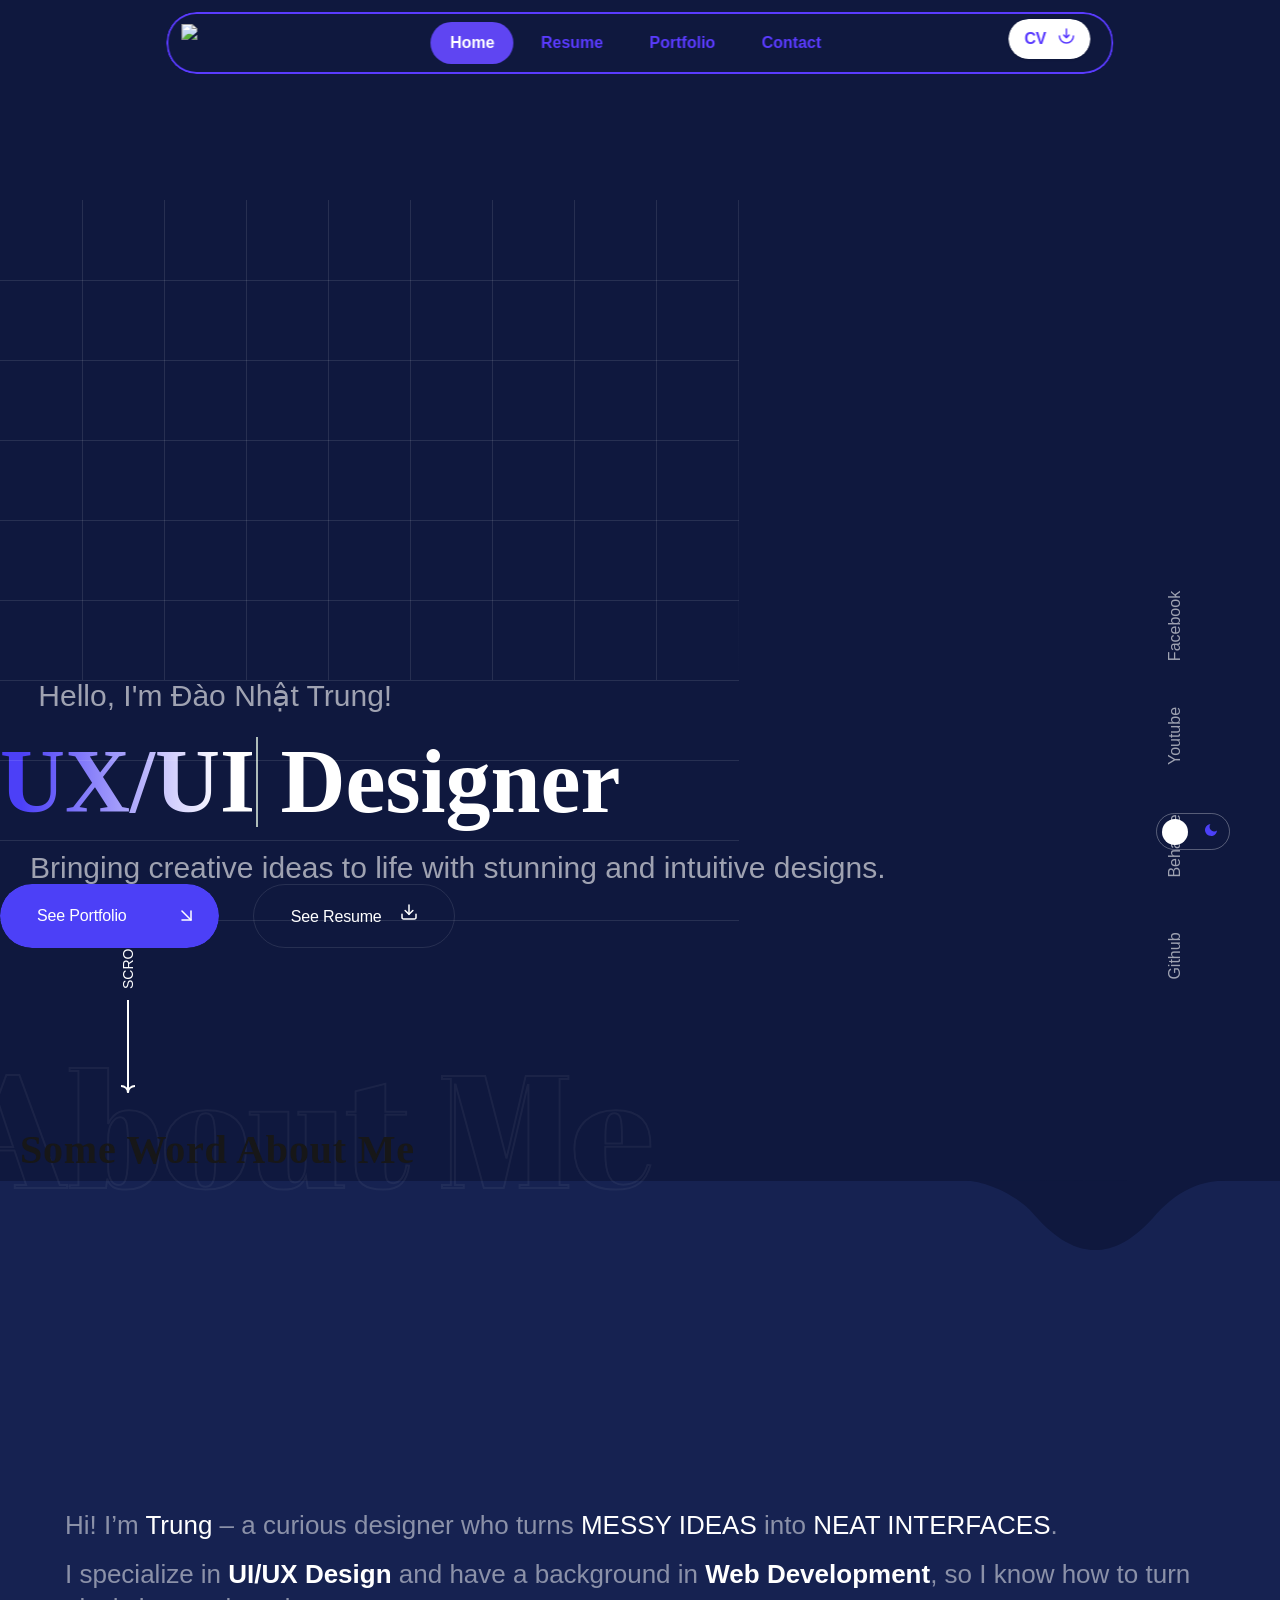
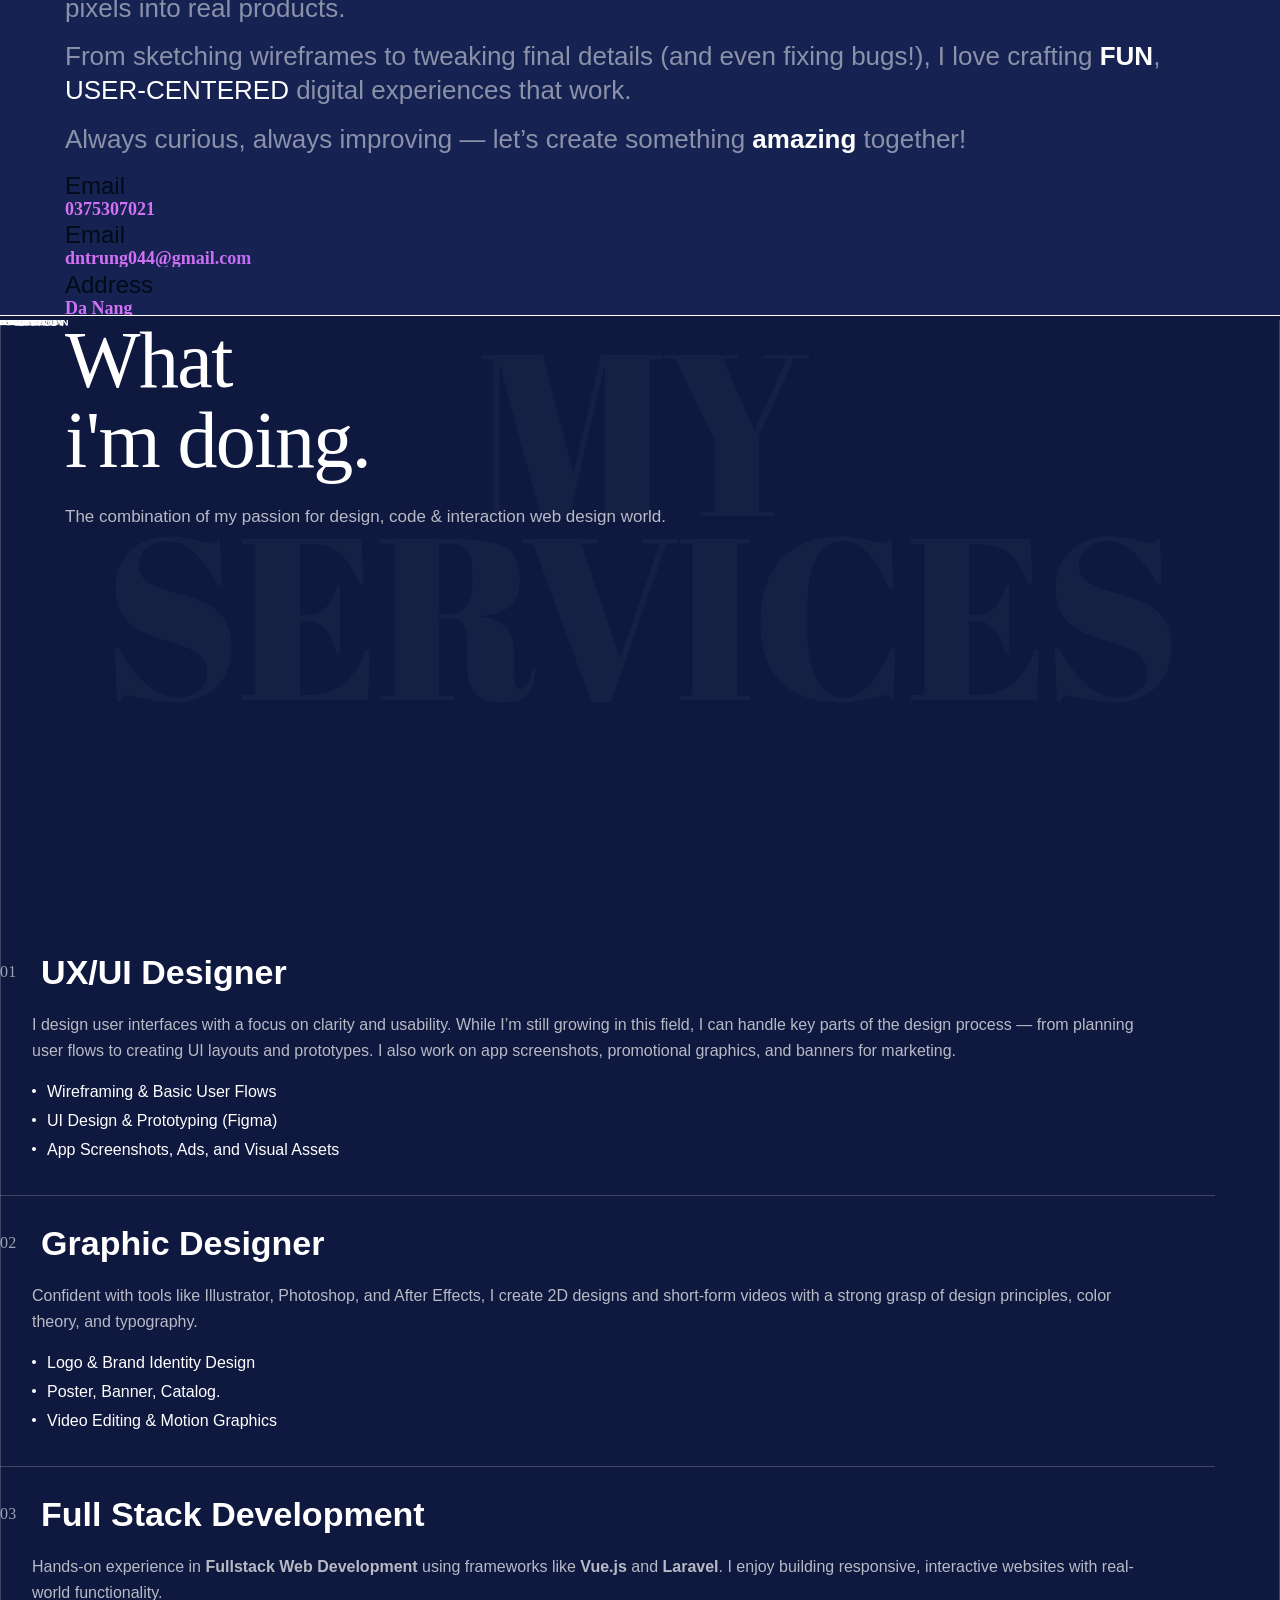
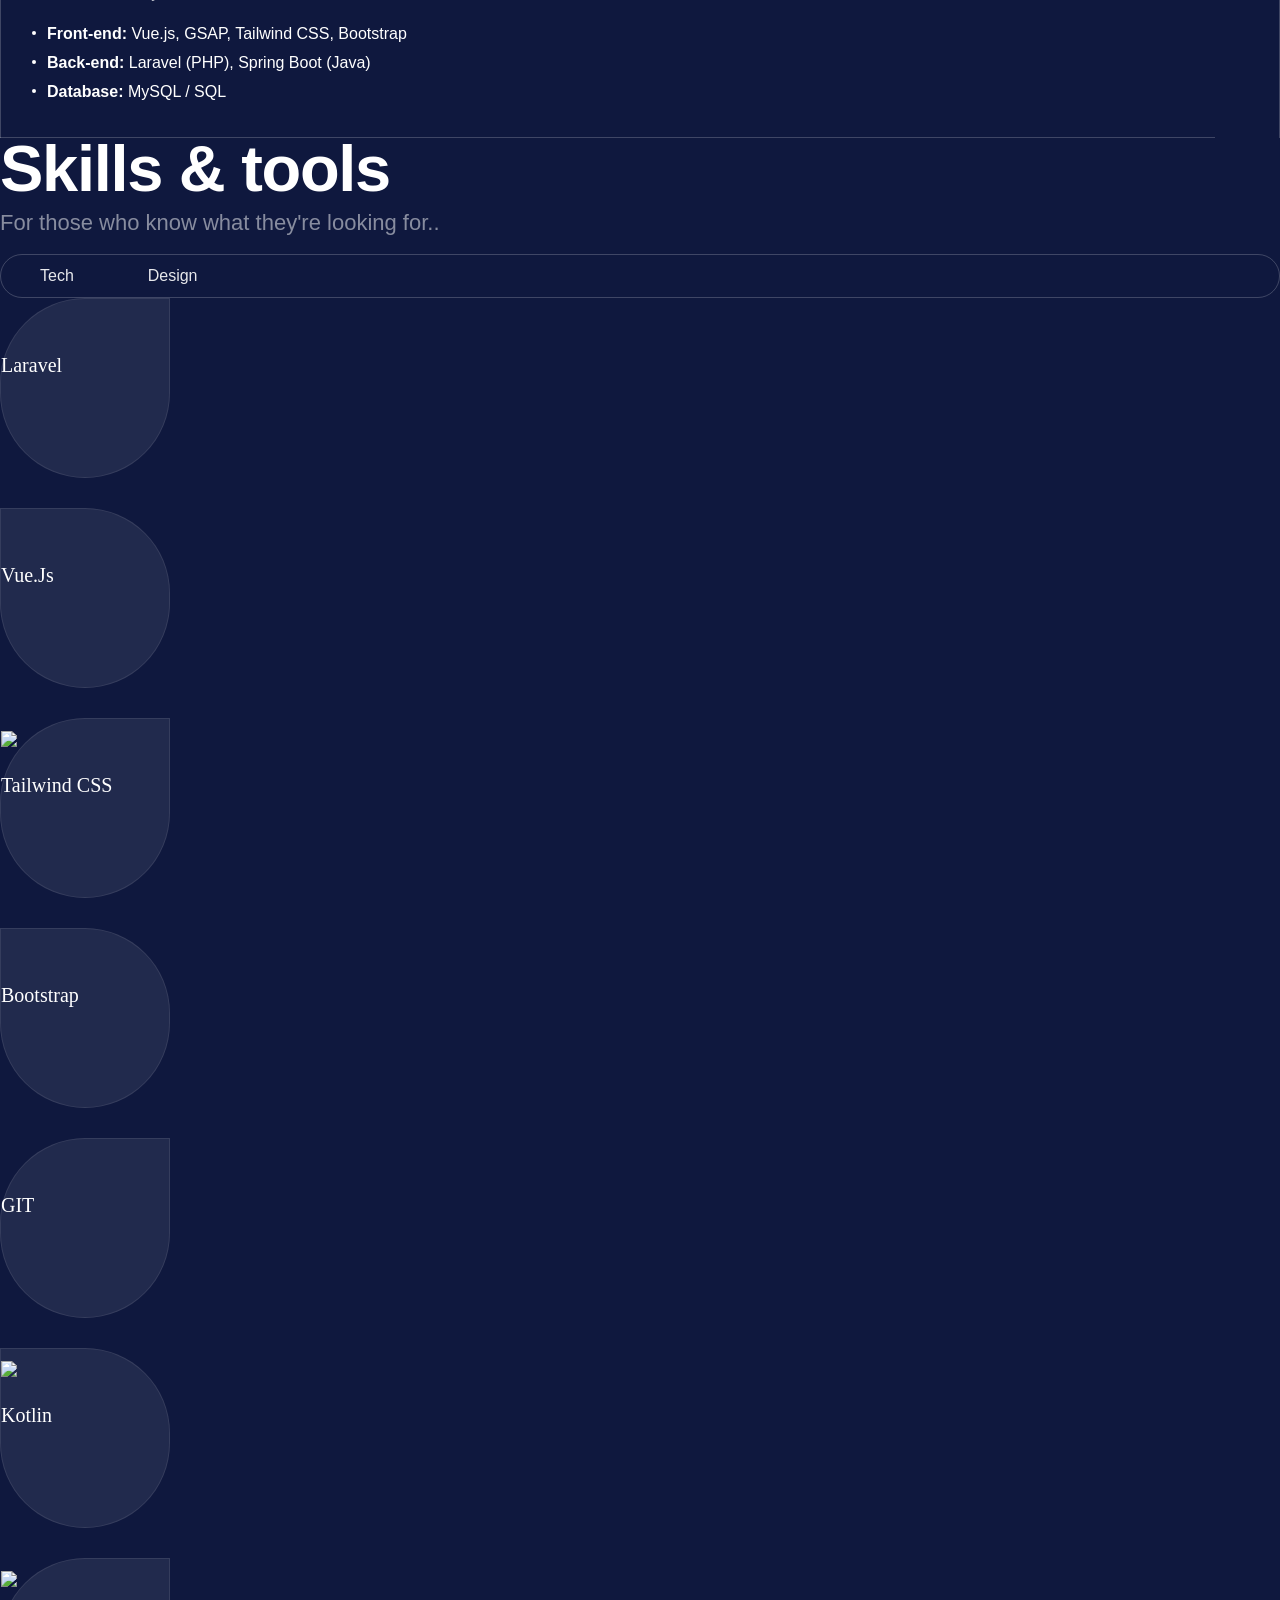
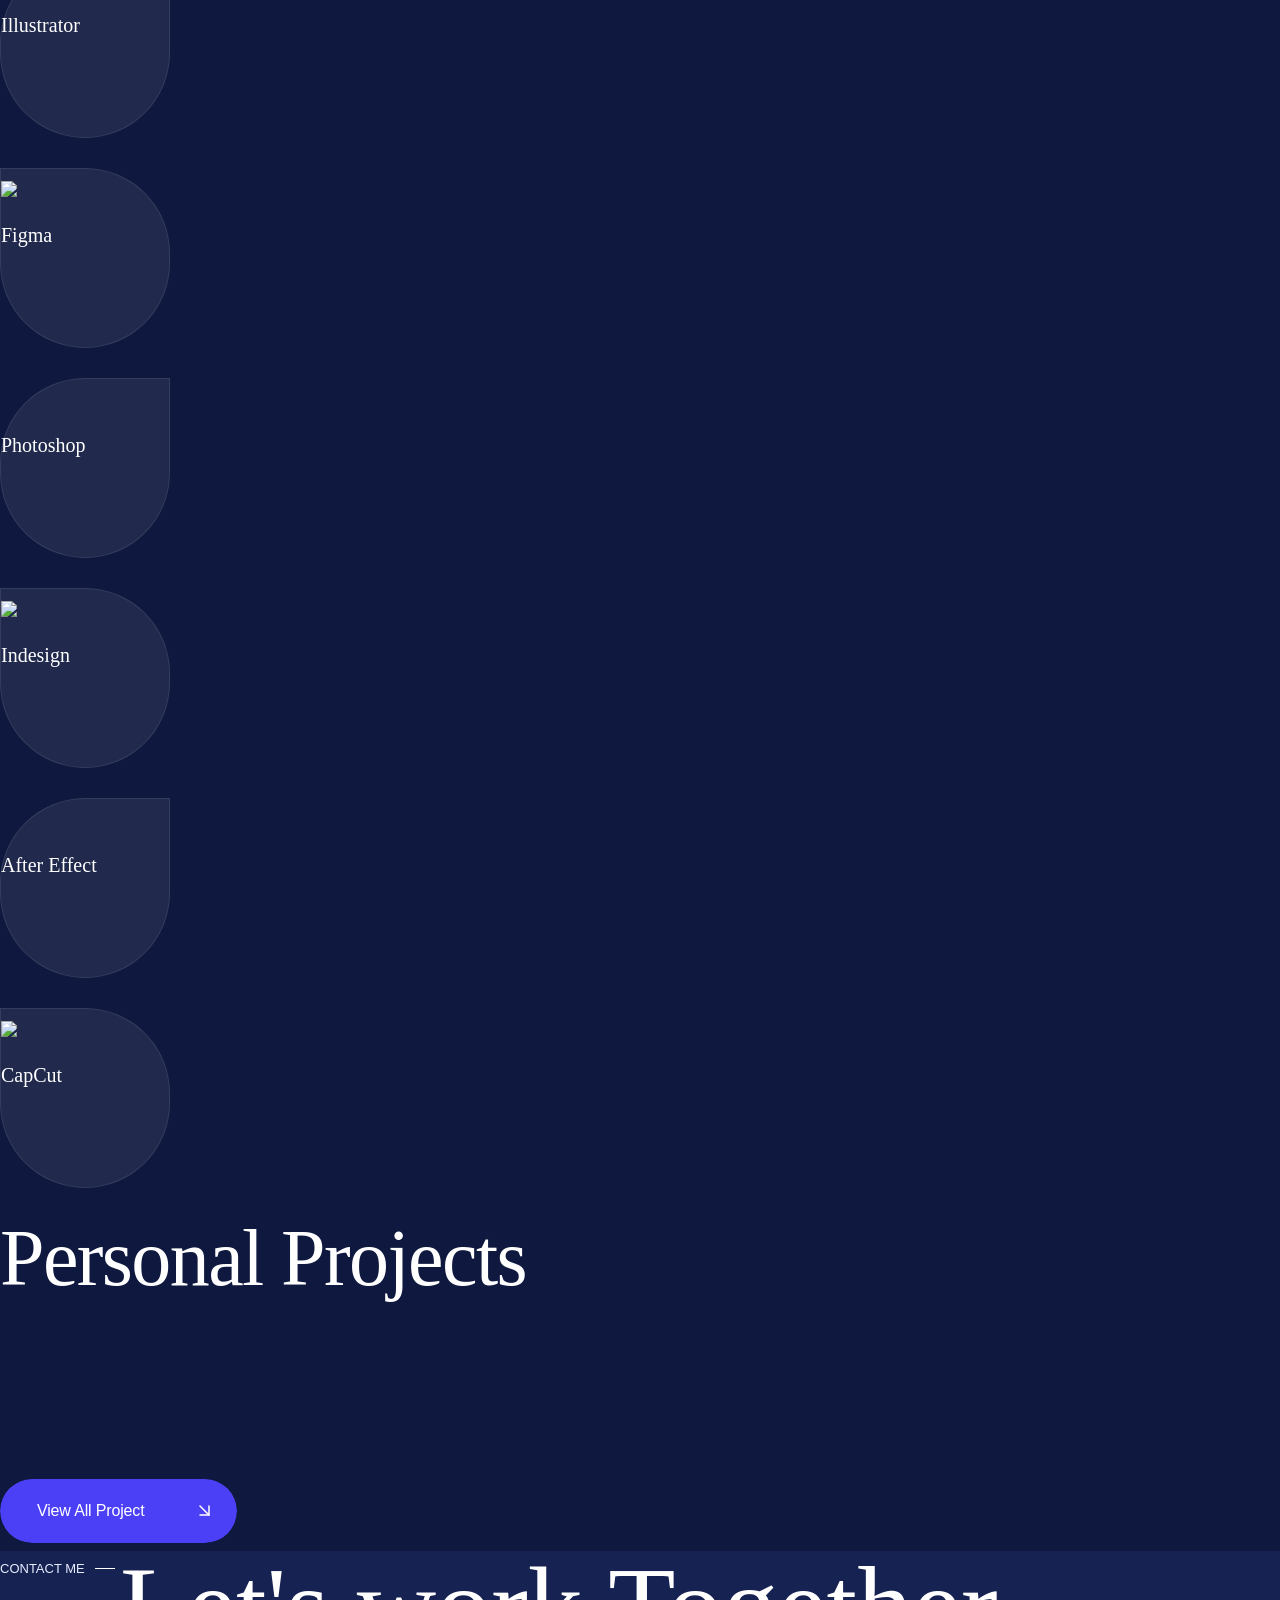
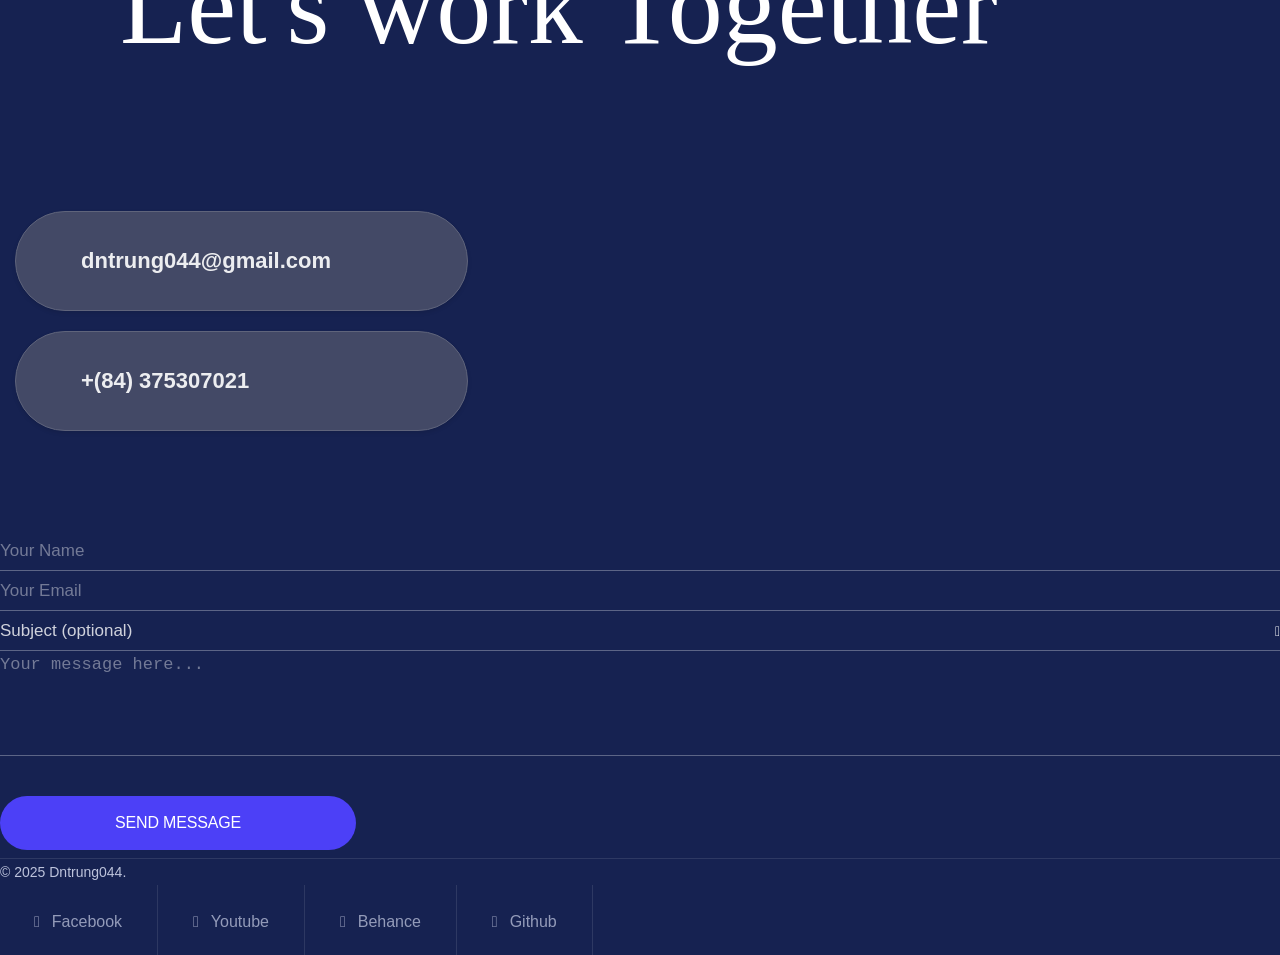
==== index.html @ 06ae3fc6 "chore(cleanup): Step 1 - safe file elimination of animate.css, custom-animation.css, and unused subp" ====
<!doctype html>
<html class="no-js" lang="zxx">

<head>
   <meta charset="utf-8">
   <meta http-equiv="x-ua-compatible" content="ie=edge">
   <title>Home | Dntrung Portfolio</title>
   <meta name="description" content="">
   <meta name="viewport" content="width=device-width, initial-scale=1">
   <!-- Favicon -->
   <link rel="apple-touch-icon" sizes="180x180" href="/assets/img/favicon_io/apple-touch-icon.png">
   <link rel="icon" type="image/png" sizes="32x32" href="/assets/img/favicon_io/favicon-32x32.png">
   <link rel="icon" type="image/png" sizes="16x16" href="/assets/img/favicon_io/favicon-16x16.png">
   <link rel="manifest" href="/assets/img/favicon_io/site.webmanifest">

   <!-- CSS here -->
   <link rel="stylesheet" href="/assets/css/bootstrap.css">
   <link rel="stylesheet" href="/assets/css/font-awesome-pro.css">
   <link rel="stylesheet" href="/assets/css/spacing.css">
   <link rel="stylesheet" href="/assets/css/main.css">
</head>

<body id="body" class="tp-magic-cursor">
   <!-- pre loader area start -->
   <!-- <div id="loading">
      <div id="loading-center">
         <div id="loading-center-absolute">
            <div class="preloader__content text-center">
               <div class="preloader__top-text d-flex align-items-center justify-content-between">
                  <p class="preloader__loading text-start">Loading</p>
                  <h2 id="tp-loading-number" class="text-end">0</h2>
               </div>
               <div id="tp-loading-bar" class="preloader__bar">
                  <div id="tp-loading-line" class="preloader__bar-inner"></div>
               </div>
            </div>
         </div>
      </div>
   </div> -->
   <div id="magic-cursor">
      <div id="ball"></div>
   </div>
   <!-- End magic cursor -->
   <!-- <div id="totop"></div> -->
   <div class="change-theme-bottom">
      <div class="tp-theme-toggle tp-theme-toggle-2 parallax-wrap">
         <label class="tp-theme-toggle-main themepure-theme-toggle light-active" for="this-s">
            <span class=" tp-theme-toggle-light">
               <svg width="16" height="16" viewBox="0 0 16 16" fill="none" xmlns="http://www.w3.org/2000/svg">
                  <path
                     d="M8.0448 11.0454C9.70165 11.0454 11.0448 9.7023 11.0448 8.04544C11.0448 6.38859 9.70165 5.04544 8.0448 5.04544C6.38795 5.04544 5.0448 6.38859 5.0448 8.04544C5.0448 9.7023 6.38795 11.0454 8.0448 11.0454Z"
                     fill="currentColor"></path>
                  <path d="M8 1.5V2.68182" stroke="currentColor" stroke-width="1.5" stroke-linecap="round"
                     stroke-linejoin="round"></path>
                  <path d="M8 13.3182V14.5" stroke="currentColor" stroke-width="1.5" stroke-linecap="round"
                     stroke-linejoin="round"></path>
                  <path d="M3.40198 3.40277L4.24107 4.24186" stroke="currentColor" stroke-width="1.5"
                     stroke-linecap="round" stroke-linejoin="round"></path>
                  <path d="M11.7584 11.7581L12.5975 12.5972" stroke="currentColor" stroke-width="1.5"
                     stroke-linecap="round" stroke-linejoin="round"></path>
                  <path d="M1.5 8H2.68182" stroke="currentColor" stroke-width="1.5" stroke-linecap="round"
                     stroke-linejoin="round"></path>
                  <path d="M13.3174 8H14.4992" stroke="currentColor" stroke-width="1.5" stroke-linecap="round"
                     stroke-linejoin="round"></path>
                  <path d="M3.40198 12.5972L4.24107 11.7581" stroke="currentColor" stroke-width="1.5"
                     stroke-linecap="round" stroke-linejoin="round"></path>
                  <path d="M11.7584 4.24186L12.5975 3.40277" stroke="currentColor" stroke-width="1.5"
                     stroke-linecap="round" stroke-linejoin="round"></path>
               </svg>
            </span>
            <input type="checkbox" class="themepure-theme-toggle-input" id="this-s">
            <i class="tp-theme-toggle-slide"></i>
            <span class="tp-theme-toggle-dark">
               <svg width="12" height="12" viewBox="0 0 12 12" fill="none" xmlns="http://www.w3.org/2000/svg">
                  <path
                     d="M12 6.54054C11.8949 7.67776 11.4681 8.76152 10.7696 9.66503C10.071 10.5685 9.12957 11.2544 8.05544 11.6424C6.9813 12.0304 5.81888 12.1044 4.70419 11.8559C3.5895 11.6073 2.56866 11.0465 1.7611 10.2389C0.953538 9.43135 0.39267 8.4105 0.144121 7.29581C-0.104428 6.18112 -0.0303768 5.0187 0.357609 3.94457C0.745595 2.87043 1.43147 1.929 2.33497 1.23045C3.23848 0.531888 4.32224 0.105093 5.45946 0C4.79365 0.900756 4.47327 2.01056 4.55656 3.12758C4.63986 4.24459 5.12132 5.2946 5.91336 6.08664C6.7054 6.87869 7.75541 7.36014 8.87242 7.44344C9.98944 7.52673 11.0992 7.20635 12 6.54054Z"
                     fill="currentColor"></path>
               </svg>
            </span>
         </label>
      </div>
   </div>
   <header class="header-dynamic shadow">
      <div class="header-logo">
         <a href="/">
            <img src="/assets/img/logo/logo_full_black.png" class="logo_img">
            <img src="/assets/img/logo/logo_white.png" class="logo_img_sm">
         </a>

      </div>
      <div class="header-spacer"></div>
      <ul class="header-items">
         <li class="header-item home-item"><a href="/" class="nav-link-custom active">Home</a></li>
         <li class="header-item about-item"><a href="/assets/CV/CV_UIUX Design_Trung.pdf" target="_blank" class="nav-link-custom">Resume</a></li>
         <li class="header-item project-item"><a href="/portfolio.html" class="nav-link-custom">Portfolio</a></li>
         <li class="header-item contact-item"><a href="#contact" class="nav-link-custom">Contact</a></li>
         <li class="header-item header-item-right contact-item">
            <a class="tp-btn-white mt-2" href="/assets/CV/CV_UIUX Design_Trung.pdf" target="_blank">
               <span class="text">CV</span>
               <svg width="16" height="16" viewBox="0 0 16 16" fill="none" xmlns="http://www.w3.org/2000/svg">
                  <path d="M1 8C1 11.866 4.13401 15 8 15C11.866 15 15 11.866 15 8" stroke="currentColor"
                     stroke-width="1.5" stroke-linecap="round"></path>
                  <path d="M8 1L8 9.75M8 9.75L10.625 7.125M8 9.75L5.375 7.125" stroke="currentColor" stroke-width="1.5"
                     stroke-linecap="round" stroke-linejoin="round"></path>
               </svg>
            </a>
         </li>
         <!-- <li class="header-item contact-item">
            <div class="tp-theme-toggle-single">
               <label class="tp-theme-toggle-main themepure-theme-toggle light-active">
                  <span class="dark">
                     <svg width="14" height="14" viewBox="0 0 14 14" fill="none" xmlns="http://www.w3.org/2000/svg">
                        <path d="M14 7.63063C13.8774 8.95738 13.3795 10.2218 12.5645 11.2759C11.7495 12.33 10.6512 13.1301 9.39801 13.5828C8.14485 14.0354 6.78869 14.1218 5.48822 13.8319C4.18775 13.5419 2.99676 12.8875 2.05461 11.9454C1.11246 11.0032 0.458115 9.81225 0.168141 8.51178C-0.121832 7.21131 -0.0354396 5.85515 0.41721 4.60199C0.86986 3.34883 1.67005 2.2505 2.72413 1.43552C3.77822 0.620536 5.04262 0.122609 6.36937 0C5.5926 1.05088 5.21881 2.34566 5.31599 3.64884C5.41317 4.95202 5.97487 6.17704 6.89892 7.10109C7.82296 8.02513 9.04798 8.58683 10.3512 8.68401C11.6543 8.78119 12.9491 8.4074 14 7.63063Z" fill="white"></path>
                     </svg>
                  </span>
                  <input type="checkbox" class="themepure-theme-toggle-input">
                  <span class="light">
                     <svg width="21" height="20" viewBox="0 0 21 20" fill="none" xmlns="http://www.w3.org/2000/svg">
                        <path d="M10.0581 14.2166C12.3522 14.2166 14.212 12.3569 14.212 10.0628C14.212 7.7687 12.3522 5.90897 10.0581 5.90897C7.76403 5.90897 5.9043 7.7687 5.9043 10.0628C5.9043 12.3569 7.76403 14.2166 10.0581 14.2166Z" fill="#FFC05A"></path>
                        <path d="M10 1V2.63636" stroke="#FFC05A" stroke-width="2" stroke-linecap="round" stroke-linejoin="round"></path>
                        <path d="M10 17.3637V19.0001" stroke="#FFC05A" stroke-width="2" stroke-linecap="round" stroke-linejoin="round"></path>
                        <path d="M3.63477 3.63455L4.79658 4.79637" stroke="#FFC05A" stroke-width="2" stroke-linecap="round" stroke-linejoin="round"></path>
                        <path d="M15.2031 15.2036L16.3649 16.3654" stroke="#FFC05A" stroke-width="2" stroke-linecap="round" stroke-linejoin="round"></path>
                        <path d="M1 10.0001H2.63636" stroke="#FFC05A" stroke-width="2" stroke-linecap="round" stroke-linejoin="round"></path>
                        <path d="M17.3652 10.0001H19.0016" stroke="#FFC05A" stroke-width="2" stroke-linecap="round" stroke-linejoin="round"></path>
                        <path d="M3.63477 16.3654L4.79658 15.2036" stroke="#FFC05A" stroke-width="2" stroke-linecap="round" stroke-linejoin="round"></path>
                        <path d="M15.2031 4.79637L16.3649 3.63455" stroke="#FFC05A" stroke-width="2" stroke-linecap="round" stroke-linejoin="round"></path>
                     </svg>
                  </span>
               </label>
            </div>
              
            
         </li> -->
      </ul>
   </header>



   <!-- Scroll Smoother -->
   <div id="smooth-wrapper" class="black-bg-3">
      <div id="smooth-content">
         <main>
            <!-- hero area -->
            <section class="tp-hero-3__area black-bg-3 tp-hero-3__ptb z-index-1 smooth p-relative tp-btn-trigger-3">
               <div class="tp-hero-3__shape-1">
                  <img src="/assets/img/hero/hero-shape-2-1.png" alt="">
               </div>
               <div class="tp-hero-3__shape-2">
                  <img src="/assets/img/hero/hero-shape-2-2.png" alt="">
               </div>

               <div class="tp-isomeric-grid d-none">
                  <div class="tp-isomeric-grid-item tp-isomeric-grid-horizontal">
                     <span></span>
                     <span></span>
                     <span></span>
                     <span></span>
                     <span></span>
                     <span></span>
                     <span></span>
                     <span></span>
                     <span></span>
                  </div>
                  <div class="tp-isomeric-grid-item tp-isomeric-grid-vertical">
                     <span></span>
                     <span></span>
                     <span></span>
                     <span></span>
                     <span></span>
                     <span></span>
                     <span></span>
                     <span></span>
                     <span></span>
                  </div>
               </div>

               <div class="tp-hero-3__social-wrap d-none d-lg-inline-flex">
                  <a href="https://www.facebook.com/dntrung0444" target="_blank">Facebook</a>
                  <a href="https://www.youtube.com/dntrung044" target="_blank">Youtube</a>
                  <a href="https://www.behance.net/dntrung044" target="_blank">Behance</a>
                  <a href="https://github.com/dntrung044" target="_blank">Github</a>
               </div>

               <a href="#about">
                  <div class="tp-hero-3__scrool-down d-none d-lg-inline-flex">
                     <span class="text">Scroll</span>
                     <span>
                        <svg width="14" height="93" viewBox="0 0 14 93" fill="none" xmlns="http://www.w3.org/2000/svg">
                           <path d="M14 85.8995C10.1308 85.8995 6.9999 88.9319 6.9999 92.6793" stroke="white"
                              stroke-width="2" stroke-miterlimit="10"></path>
                           <path d="M7 92.6793C7 88.9319 3.86911 85.8995 -0.000102413 85.8995" stroke="white"
                              stroke-width="2" stroke-miterlimit="10"></path>
                           <path d="M7 0L7 90" stroke="white" stroke-width="2" stroke-miterlimit="10"></path>
                        </svg>
                     </span>
                  </div>
               </a>

               <div class="container">
                  <div class="row align-items-end">
                     <div class="col-xl-12">
                        <div class="tp-hero-3__btn-box">
                           <p class="tp-char-animation">
                              <img src="/assets/img/hero/hero-hand.png" alt="" class="tp-char-animation">
                              Hello, I'm Đào Nhật Trung!
                           </p>
                        </div>
                        <div class="tp-hero-3__content">
                           <h3 class="tp-hero-3__title tp-char-animation">

                           </h3>
                           <h1 class="tp-hero-title cd-headline clip tp_title_anim">
                              <span class="cd-words-wrapper">
                                 <b class="app">VISUAL</b>
                                 <b class="is-visible">UX/UI</b>
                                 <b class="app">GRAPHIC</b>
                              </span>
                              Designer
                           </h1>

                        </div>
                        <div class="tp-hero-3__btn-box tp_wrap_anim">
                           <p class="mb-4">Bringing creative ideas to life with stunning and intuitive designs.</p>
                           <div class="ab-hero__btn-box">
                               <a class="tp-btn-blue" href="/portfolio.html">
                                 <span class="text">See Portfolio</span>
                                 <span class="icon">
                                    <svg width="11" height="11" viewBox="0 0 11 11" fill="none" xmlns="http://www.w3.org/2000/svg">
                                       <path d="M1 1L10 10" stroke="white" stroke-width="1.5" stroke-linecap="round" stroke-linejoin="round"></path>
                                       <path d="M10 1V10H1" stroke="white" stroke-width="1.5" stroke-linecap="round" stroke-linejoin="round"></path>
                                    </svg>
                                 </span>
                              </a>

                              <a class="tp-btn-border-sm" href="/assets/CV/CV_UIUX Design_Trung.pdf" target="_blank">
                                 See Resume
                                 <span>
                                    <svg width="16" height="16" viewBox="0 0 16 16" fill="none" xmlns="http://www.w3.org/2000/svg">
                                       <path d="M15 10.3331V13.4442C15 13.8568 14.8361 14.2525 14.5444 14.5442C14.2527 14.8359 13.857 14.9998 13.4444 14.9998H2.55556C2.143 14.9998 1.74733 14.8359 1.45561 14.5442C1.16389 14.2525 1 13.8568 1 13.4442V10.3331" stroke="currentColor" stroke-width="1.5" stroke-linecap="round" stroke-linejoin="round"></path>
                                       <path d="M4.11328 6.44458L8.00217 10.3335L11.8911 6.44458" stroke="currentColor" stroke-width="1.5" stroke-linecap="round" stroke-linejoin="round"></path>
                                       <path d="M8 10.3333V1" stroke="currentColor" stroke-width="1.5" stroke-linecap="round" stroke-linejoin="round"></path>
                                    </svg>
                                 </span>
                              </a>
                           </div>

                        </div>
                     </div>
                  </div>
               </div>
            </section>
            <!-- about area -->
            <div id="service"
               class="tp-service-3__area services-panel-area tp-service-3__overlay-bg black-bg-2 pt-150 pb-125 z-index-1 cursor-style">
               <div class="tp-service-3__circle-img">
                  <span class="text-img">
                     <img src="/assets/img/footer/footer-circle-img.png" alt="">
                  </span>
                  <div class="shape">
                     <svg width="260" height="70" viewBox="0 0 260 70" fill="none" xmlns="http://www.w3.org/2000/svg">
                        <path
                           d="M68.7285 34.1352C48.3941 10.6976 13.8796 0.514191 0 0.514191C93.4783 0.514191 276.081 -0.642708 258.863 0.514191C236.79 1.99739 217.224 6.94161 191.137 34.1352C140.468 93.9609 98.3272 68.2507 68.7285 34.1352Z"
                           fill="currentcolor"></path>
                     </svg>
                  </div>
               </div>

               <div class="tp-service-3__shape-1">
                  <img src="/assets/img/portfolio/shape-1.png" alt="">
               </div>
               <div class="tp-service-3__shape-2 d-none d-lg-block">
                  <img src="/assets/img/portfolio/shape-2.png" alt="">
               </div>
               <div class="tp-service-3__shape-3">
                  <img data-speed="1.2" src="/assets/img/portfolio/star.png" alt="" data-lag="0"
                     style="translate: none; rotate: none; scale: none; transform: translate(0px, -29.25px); will-change: transform;">
               </div>

               <div class="container container-large">
                  <div class="tp-about-inner">
                     <span class="tp-about-inner-border transition-3"></span>
                     <div class="row">
                        <div class="col-xl-5 col-lg-5">
                           <div class="tp-about-wrapper">
                              <div class="tp-section-title-wrapper p-relative mb-45">
                                 <span class="tp-section-subtitle-bg">About Me</span>
                                 <span class="tp-section-subtitle tp-section-subtitle-1 tp-about-subtitle">
                                    Some Word About Me
                                 </span>
                              </div>
                              <div class="tp-about-thumb-wrapper p-relative z-index-1">
                                 <div class="tp-about-thumb p-relative z-index-1">
                                    <div class="tp-about-thumb-bg-shape include-bg"
                                       data-background="/assets/img/about/shape/about-shape-1.png"></div>
                                    <img src="/assets/img/about/anhtho.png" style="height: 326px; margin-left: 1rem;">
                                 </div>
                              </div>
                           </div>
                        </div>
                        <div class="col-xl-7 col-lg-7">
                           <div class="tp-about-desc">
                              <div class="tp-about-desc-content mb-40">
                                 <p>Hi! I’m <span>Trung</span> – a curious designer who turns <span>MESSY IDEAS</span> into <span>NEAT INTERFACES</span>.</p>

<p>I specialize in <span><strong>UI/UX Design</strong></span> and have a background in <span><strong>Web Development</strong></span>, so I know how to turn pixels into real products.</p>

<p>From sketching wireframes to tweaking final details (and even fixing bugs!), I love crafting <span><strong>FUN</strong></span>, <span>USER-CENTERED</span> digital experiences that work.</p>

<p>Always curious, always improving — let’s create something <span><strong>amazing</strong></span> together!</p>
                              </div>
                              <div class="tp-about-fact">
                                 <div class="row">
                                    <div class="col-md-4 col-sm-6 mb-30">
                                       <div class="tp-about-fact-item">
                                          <!-- <img src="/assets/img/about/phone.png" alt="" style="height: 50px; color: aliceblue;"> -->
                                          <h4>
                                             Email
                                          </h4>
                                          <p>0375307021</p>
                                       </div>
                                    </div>
                                    <div class="col-md-4 col-sm-6 mb-30">
                                       <div class="tp-about-fact-item">
                                          <h4>
                                             Email
                                          </h4>
                                          <p>dntrung044@gmail.com</p>
                                       </div>
                                    </div>
                                    <div class="col-md-4 col-sm-6 mb-30">
                                       <div class="tp-about-fact-item">
                                          <h4>Address</h4>
                                          <p>Da Nang</p>
                                       </div>
                                    </div>
                                 </div>
                              </div>
                           </div>
                        </div>
                     </div>
                  </div>
               </div>
            </div>
            <!-- service area -->
            <div class="tp-services-area tp-sv tp-services-bg-text-animation theme-bg-2 fix">
               <div class="container container-large">
                  <div class="tp-services-inner pt-195 p-relative z-index-1">


                     <span class="tp-services-inner-border tp-vertical-line transition-3"></span>
                     <span class="tp-services-inner-border right tp-vertical-line transition-3"></span>
                     <div class="tp-services-top-text tp-services-bg-text ">
                        <p>MY SERVICES</p>
                     </div>
                     <div class="row gx-0">
                        <div class="col-xl-6 col-lg-7">
                           <div class="tp-services-wrapper tp-services-capsule-wrapper p-relative  pt-30 pr-70"
                              data-tp-throwable-scene="true">
                              <div class="tp-section-title-wrapper tp_text_anim mb-170">
                                 <div class="tp-section-title-inner p-relative">
                                    <h3 class="tp-section-title-3 tp_title_anim">What<br> i'm doing.</h3>
                                 </div>
                                 <p>The combination of my passion for design, code & interaction web design world.</p>
                              </div>
                              <div class="tp-services-capsule-item-wrapper">
                                 <p data-tp-throwable-el="">
                                    <span class="tp-services-capsule-item" data-bg-color="#FFDB59">#LOGO</span>
                                 </p>
                                 <p data-tp-throwable-el="">
                                    <span class="tp-services-capsule-item" data-bg-color="#00CC97">#POSTER</span>
                                 </p>
                                 <p data-tp-throwable-el="">
                                    <span class="tp-services-capsule-item" data-bg-color="#19B3F1">#PACKAGING</span>
                                 </p>
                                 <p data-tp-throwable-el="">
                                    <span class="tp-services-capsule-item" data-bg-color="#FFDB59">#CALENDAR</span>
                                 </p>
                                 <p data-tp-throwable-el="">
                                    <span class="tp-services-capsule-item" data-bg-color="#FF759C">#OFFICE
                                       IDENTITY</span>
                                 </p>

                                 <p data-tp-throwable-el="">
                                    <span class="tp-services-capsule-item" data-bg-color="#00CC97">#SIMPLE MOTION</span>
                                 </p>
                                 <p data-tp-throwable-el="">
                                    <span class="tp-services-capsule-item" data-bg-color="#FF759C">#VIDEO EDITING</span>
                                 </p>

                                 <p data-tp-throwable-el="">
                                    <span class="tp-services-capsule-item" data-bg-color="#19B3F1"
                                       data-text-color="#121212">#WEB/APP DESIGN</span>
                                 </p>
                                 <p data-tp-throwable-el="">
                                    <span class="tp-services-capsule-item" data-bg-color="#00CC97"
                                       data-text-color="#121212">#LAYOUT
                                       DESIGN</span>
                                 </p>

                                 <p data-tp-throwable-el="">
                                    <span class="tp-services-capsule-item" data-bg-color="#FF759C"
                                       data-text-color="#121212">#FRONTEND</span>
                                 </p>
                                 <p data-tp-throwable-el="">
                                    <span class="tp-services-capsule-item" data-bg-color="#19B3F1"
                                       data-text-color="#121212">#BACKEND</span>
                                 </p>

                                 <p data-tp-throwable-el="">
                                    <span class="">
                                       <img src="/assets/img/services/shape/services-shape-2.png" alt="">
                                    </span>
                                 </p>

                                 <p data-tp-throwable-el="">
                                    <span class="">
                                       <img src="/assets/img/services/shape/services-shape-3.png" alt="">
                                    </span>
                                 </p>

                                 <p data-tp-throwable-el="">
                                    <span class="">
                                       <img src="/assets/img/services/shape/services-shape-1.png" alt="">
                                    </span>
                                 </p>
                                 <p data-tp-throwable-el="">
                                    <span class="">
                                       <img src="/assets/img/services/shape/services-shape-2.png" alt="">
                                    </span>
                                 </p>
                                 <p data-tp-throwable-el="">
                                    <span class="">
                                       <img src="/assets/img/services/shape/services-shape-3.png" alt="">
                                    </span>
                                 </p>
                              </div>
                           </div>
                        </div>

                        <div class="col-xl-6 col-lg-5">
                           <div class="tp-services-accordion tp-accordion tp-accordion-2 mt-20 pl-70 p-relative">
                              <span class="tp-services-accordion-border"></span>
                              <div class="accordion" id="accordionExample">
                                 <div class="accordion-item tp-services-accordion-item">
                                    <h2 class="accordion-header" id="headingOne">
                                       <button class="accordion-button collapsed" type="button"
                                          data-bs-toggle="collapse" data-bs-target="#collapseOne" aria-expanded="false"
                                          aria-controls="collapseOne">
                                          <span>01</span>
                                          UX/UI Designer
                                       </button>
                                    </h2>
                                    <div id="collapseOne" class="accordion-collapse collapse"
                                       aria-labelledby="headingOne" data-bs-parent="#accordionExample">
                                       <div class="accordion-body">
                                          <p>I design user interfaces with a focus on clarity and usability. While I’m still growing in this field, I can handle key parts of the design process — from planning user flows to creating UI layouts and prototypes. I also work on app screenshots, promotional graphics, and banners for marketing.</p>
      <ul>
        <li>Wireframing & Basic User Flows</li>
        <li>UI Design & Prototyping (Figma)</li>
        <li>App Screenshots, Ads, and Visual Assets</li>
      </ul>
                                       </div>
                                    </div>
                                    <span class="accordion-item-border"></span>
                                 </div>
                                 <div class="accordion-item tp-services-accordion-item active">
                                    <h2 class="accordion-header" id="headingTwo">
                                       <button class="accordion-button" type="button" data-bs-toggle="collapse"
                                          data-bs-target="#collapseTwo" aria-expanded="false"
                                          aria-controls="collapseTwo">
                                          <span>02</span>
                                          Graphic Designer
                                       </button>
                                    </h2>
                                    <div id="collapseTwo" class="accordion-collapse collapse show"
                                       aria-labelledby="headingTwo" data-bs-parent="#accordionExample">
                                       <div class="accordion-body">
                                          <p>
                                            Confident with tools like Illustrator, Photoshop, and After Effects, I create 2D designs and short-form videos with a strong grasp of design principles, color theory, and typography.
                                          </p>
                                          <ul>
                                             <li>Logo & Brand Identity Design</li>
                                             <li>Poster, Banner, Catalog.</li>
                                             <li>Video Editing & Motion Graphics</li>
                                          </ul>
                                       </div>
                                    </div>
                                    <span class="accordion-item-border"></span>
                                 </div>
                                 <div class="accordion-item tp-services-accordion-item">
                                    <h2 class="accordion-header" id="headingThree">
                                       <button class="accordion-button collapsed" type="button"
                                          data-bs-toggle="collapse" data-bs-target="#collapseThree"
                                          aria-expanded="false" aria-controls="collapseThree">
                                          <span>03</span>
                                          Full Stack Development
                                       </button>
                                    </h2>
                                    <div id="collapseThree" class="accordion-collapse collapse"
                                       aria-labelledby="headingThree" data-bs-parent="#accordionExample">
                                       <div class="accordion-body">
                                          <p>Hands-on experience in <strong>Fullstack Web Development</strong> using frameworks like <strong>Vue.js</strong> and <strong>Laravel</strong>. I enjoy building responsive, interactive websites with real-world functionality.</p>
      <ul>
        <li><strong>Front-end:</strong> Vue.js, GSAP, Tailwind CSS, Bootstrap</li>
        <li><strong>Back-end:</strong> Laravel (PHP), Spring Boot (Java)</li>
        <li><strong>Database:</strong> MySQL / SQL</li>
      </ul>
                                       </div>
                                    </div>
                                    <span class="accordion-item-border"></span>
                                 </div>
                              </div>
                           </div>
                        </div>
                     </div>
                  </div>
               </div>
            </div>
            <!-- skill area -->
            <section class="tp-skill-area pt-115 pb-105 p-relative z-index-1 fix theme-bg-2">
               <!-- <div class="tp-skill-shape">
                   <span class="tp-skill-shape-1"></span>
                   <span class="tp-skill-shape-2"></span>
               </div> -->
               <div class="container">
                  <div class="row">
                     <div class="col-xl-12">
                        <div class="tp-skill-section-title">
                           <div class="tp-section-title-wrapper tp_text_anim mb-30 text-center">
                              <div class="tp-section-title-inner tp_title_anim p-relative">
                                 <h3 class="tp-section-title">Skills & tools</h3>
                              </div>
                              <p>For those who know what they're looking for..</p>
                           </div>
                        </div>
                     </div>
                  </div>
                  <div class="row">
                     <div class="col-xl-12">
                        <div class="tp-skill-tab tp-tab d-flex align-items-center justify-content-center mb-70">
                           <nav>
                              <div class="nav nav-tabs tp-marker-tab" id="nav-tab" role="tablist">
                                 <button class="nav-link " id="nav-tech-tab" data-bs-toggle="tab"
                                    data-bs-target="#nav-tech" type="button" role="tab" aria-controls="nav-tech"
                                    aria-selected="true">Tech</button>
                                 <button class="nav-link active" id="nav-design-tab" data-bs-toggle="tab"
                                    data-bs-target="#nav-design" type="button" role="tab" aria-controls="nav-design"
                                    aria-selected="false">Design</button>
                                 <span id="lineMarker"></span>
                              </div>
                           </nav>

                        </div>
                     </div>
                  </div>

                  <div class="row">
                     <div class="col-xl-12">
                        <div class="tab-content" id="nav-tabContent">
                           <div class="tab-pane fade " id="nav-tech" role="tabpanel" aria-labelledby="nav-tech-tab"
                              tabindex="0">
                              <div class="tp-skill-tab-content tp-skill-radius">
                                 <div class="row">
                                    <div class="col-xl-2 col-lg-3 col-md-3 col-6">
                                       <div class="tp-skill-item text-center">
                                          <div
                                             class="tp-skill-thumb d-flex align-items-center justify-content-center flex-column">
                                             <div class="tp-skill-icon">
                                                <span>
                                                   <img src="/assets/img/skill/laravel.png" alt=""
                                                      style="height: 56px;">
                                                </span>
                                             </div>
                                             <div class="tp-skill-content">
                                                <h3 class="tp-skill-title">Laravel</h3>
                                             </div>
                                          </div>

                                       </div>
                                    </div>
                                    <div class="col-xl-2 col-lg-3 col-md-3 col-6">
                                       <div class="tp-skill-item text-center">
                                          <div
                                             class="tp-skill-thumb d-flex align-items-center justify-content-center flex-column">
                                             <div class="tp-skill-icon">
                                                <span>
                                                   <img src="/assets/img/skill/vue.png" alt="">
                                                </span>
                                             </div>
                                             <div class="tp-skill-content">
                                                <h3 class="tp-skill-title">Vue.Js</h3>
                                             </div>
                                          </div>

                                       </div>
                                    </div>
                                    <div class="col-xl-2 col-lg-3 col-md-3 col-6">
                                       <div class="tp-skill-item text-center">
                                          <div
                                             class="tp-skill-thumb d-flex align-items-center justify-content-center flex-column">
                                             <div class="tp-skill-icon">
                                                <span>
                                                   <img src="/assets/img/skill/tailwind.png" style="height: 56px;">
                                                </span>
                                             </div>
                                             <div class="tp-skill-content">
                                                <h3 class="tp-skill-title">Tailwind CSS</h3>
                                             </div>
                                          </div>

                                       </div>
                                    </div>
                                    <div class="col-xl-2 col-lg-3 col-md-3 col-6">
                                       <div class="tp-skill-item text-center">
                                          <div
                                             class="tp-skill-thumb d-flex align-items-center justify-content-center flex-column">
                                             <div class="tp-skill-icon">
                                                <span>
                                                   <img src="/assets/img/skill/bootstrap.png" alt=""
                                                      style="height: 56px;">
                                                </span>
                                             </div>
                                             <div class="tp-skill-content">
                                                <h3 class="tp-skill-title">Bootstrap</h3>
                                             </div>
                                          </div>

                                       </div>
                                    </div>
                                    <div class="col-xl-2 col-lg-3 col-md-3 col-6">
                                       <div class="tp-skill-item text-center">
                                          <div
                                             class="tp-skill-thumb d-flex align-items-center justify-content-center flex-column">
                                             <div class="tp-skill-icon">
                                                <span>
                                                   <img src="/assets/img/skill/git.png" alt="" style="height: 56px;">
                                                </span>
                                             </div>
                                             <div class="tp-skill-content">
                                                <h3 class="tp-skill-title">GIT</h3>
                                             </div>
                                          </div>

                                       </div>
                                    </div>
                                    <div class="col-xl-2 col-lg-3 col-md-3 col-6">
                                       <div class="tp-skill-item text-center">
                                          <div
                                             class="tp-skill-thumb d-flex align-items-center justify-content-center flex-column">
                                             <div class="tp-skill-icon">
                                                <span>
                                                   <img src="/assets/img/skill/kotlin.png" style="height: 56px;">
                                                </span>
                                             </div>
                                             <div class="tp-skill-content">
                                                <h3 class="tp-skill-title">Kotlin</h3>
                                             </div>
                                          </div>

                                       </div>
                                    </div>
                                 </div>
                              </div>
                           </div>
                           <div class="tab-pane fade show active" id="nav-design" role="tabpanel"
                              aria-labelledby="nav-design-tab" tabindex="0">
                              <div class="tp-skill-tab-content tp-skill-radius">
                                 <div class="row">
                                    <div class="col-xl-2 col-lg-3 col-md-3 col-6">
                                       <div class="tp-skill-item text-center">
                                          <div
                                             class="tp-skill-thumb d-flex align-items-center justify-content-center flex-column">
                                             <div class="tp-skill-icon">
                                                <span>
                                                   <img src="/assets/img/skill/ai.png" style="height: 56px;">
                                                </span>
                                             </div>
                                             <div class="tp-skill-content">
                                                <h3 class="tp-skill-title">Illustrator</h3>
                                             </div>
                                          </div>

                                       </div>
                                    </div>
                                    <div class="col-xl-2 col-lg-3 col-md-3 col-6">
                                       <div class="tp-skill-item text-center">
                                          <div
                                             class="tp-skill-thumb d-flex align-items-center justify-content-center flex-column">
                                             <div class="tp-skill-icon">
                                                <span>
                                                   <img src="/assets/img/skill/figma.png" style="height: 56px;">
                                                </span>
                                             </div>
                                             <div class="tp-skill-content">
                                                <h3 class="tp-skill-title">Figma</h3>
                                             </div>
                                          </div>

                                       </div>
                                    </div>

                                    <div class="col-xl-2 col-lg-3 col-md-3 col-6">
                                       <div class="tp-skill-item text-center">
                                          <div
                                             class="tp-skill-thumb d-flex align-items-center justify-content-center flex-column">
                                             <div class="tp-skill-icon">
                                                <span>
                                                   <img src="/assets/img/skill/photoshop.png" alt="">
                                                </span>
                                             </div>
                                             <div class="tp-skill-content">
                                                <h3 class="tp-skill-title">Photoshop</h3>
                                             </div>
                                          </div>

                                       </div>
                                    </div>
                                    <div class="col-xl-2 col-lg-3 col-md-3 col-6">
                                       <div class="tp-skill-item text-center">
                                          <div
                                             class="tp-skill-thumb d-flex align-items-center justify-content-center flex-column">
                                             <div class="tp-skill-icon">
                                                <span>
                                                   <img src="/assets/img/skill/indesign.png" style="height: 56px;">
                                                </span>
                                             </div>
                                             <div class="tp-skill-content">
                                                <h3 class="tp-skill-title">Indesign </h3>
                                             </div>
                                          </div>

                                       </div>
                                    </div>
                                    <div class="col-xl-2 col-lg-3 col-md-3 col-6">
                                       <div class="tp-skill-item text-center">
                                          <div
                                             class="tp-skill-thumb d-flex align-items-center justify-content-center flex-column">
                                             <div class="tp-skill-icon">
                                                <span>
                                                   <img src="/assets/img/skill/ae.png" alt="" style="height: 56px;">
                                                </span>
                                             </div>
                                             <div class="tp-skill-content">
                                                <h3 class="tp-skill-title">After Effect</h3>
                                             </div>
                                          </div>
                                       </div>
                                    </div>
                                    <div class="col-xl-2 col-lg-3 col-md-3 col-6">
                                       <div class="tp-skill-item text-center">
                                          <div
                                             class="tp-skill-thumb d-flex align-items-center justify-content-center flex-column">
                                             <div class="tp-skill-icon">
                                                <span>
                                                   <img src="/assets/img/skill/capcut.webp" style="height: 56px;">
                                                </span>
                                             </div>
                                             <div class="tp-skill-content">
                                                <h3 class="tp-skill-title">CapCut</h3>
                                             </div>
                                          </div>
                                       </div>
                                    </div>
                                 </div>
                              </div>
                           </div>
                        </div>
                     </div>
                  </div>
               </div>
            </section>
            <!-- portfolio area -->
            <section class="tp-project-3__area p-relative black-bg-3 pt-110  pb-110">
               <div class="container">
                  <div class="row">
                     <div class="col-xl-12">
                        <div class="tp-project-3__title-box pb-30 text-center portfolio-sec-pin">
                           <h3 class="tp-section-title-3 tp_title_anim">Personal Projects</h3>
                        </div>
                     </div>
                  </div>

                  <div class="row">
                     <div class="col-xl-12">
                        <div class="tp-portfolio-item-wrapper-3">
                           <div class="tp-portfolio-item-3 portfolio-panel pb-80 tp-hover-reveal-text">
                              <a href="https://www.behance.net/gallery/234249983/Logo-Maker-Mobile-App-UI-Case-Study" target="_blank">
                                 <img src="/assets/img/portfolio/details/2/logomaker.webp" alt="">
                                 <span></span>
                                 <div class="tp-portfolio-view-btn-3">
                                    <span>View on<br> Figma</span>
                                 </div>
                              </a>
                           </div>
                           <div class="tp-portfolio-item-3 portfolio-panel pb-80 tp-hover-reveal-text">
                              <a href="/portfolio/2/app-visual-assets.html" target="_blank">
                                 <img src="/assets/img/portfolio/details/2/2/c.webp" alt="">
                                 <span></span>
                                 <div class="tp-portfolio-view-btn-3">
                                    <span>View<br> details</span>
                                 </div>
                              </a>
                           </div>

                           <div class="tp-portfolio-item-3 portfolio-panel pb-80 tp-hover-reveal-text">
                              <a href="https://www.behance.net/gallery/222692507/Skyways-Airlines-App-UI" target="_blank">
                                 <img src="/assets/img/portfolio/3/ui_skyways.webp" alt="">
                                 <span></span>
                                 <div class="tp-portfolio-view-btn-3">
                                    <span>View on<br> Behance</span>
                                 </div>
                              </a>
                           </div>
                           <div class="tp-portfolio-item-3 portfolio-panel pb-80 tp-hover-reveal-text">
                              <a href="https://www.behance.net/gallery/221676753/SKYWAYS-AIRLINE-BRAND-IDENTITY" target="_blank">
                                 <img src="/assets/img/portfolio/3/bd_skyways.webp" alt="">
                                 <span></span>
                                 <div class="tp-portfolio-view-btn-3">
                                    <span>View on<br> Behance</span>
                                 </div>
                              </a>
                           </div>
                           <div class="tp-portfolio-item-3 portfolio-panel pb-80 tp-hover-reveal-text">
                              <a href="https://www.behance.net/gallery/203347605/Harmony-Coffee-Brand-Identity" target="_blank">
                                 <img src="/assets/img/portfolio/3/bd_harmony.webp" alt="">
                                 <span></span>
                                 <div class="tp-portfolio-view-btn-3">
                                    <span>View <br> Behance</span>
                                 </div>
                              </a>
                           </div>
                           <div class="tp-portfolio-item-3 portfolio-panel pb-80 tp-hover-reveal-text">
                              <a href="https://www.behance.net/gallery/221677039/Quang-noodle-restaurant-application" target="_blank">
                                 <img src="/assets/img/portfolio/3/ui_noodles.webp" alt="">
                                 <span></span>
                                 <div class="tp-portfolio-view-btn-3">
                                    <span>View <br> Behance</span>
                                 </div>
                              </a>
                           </div>
                        </div>
                     </div>
                  </div>

                  <div class="row align-items-end">
                     <div class="tp-blog-3__btn text-start text-md-center">
                        <a class="tp-btn-blue" href="/portfolio.html">
                           <span class="text"> View All Project</span>
                           <span class="icon">
                              <svg width="11" height="11" viewBox="0 0 11 11" fill="none"
                                 xmlns="http://www.w3.org/2000/svg">
                                 <path d="M1 1L10 10" stroke="white" stroke-width="1.5" stroke-linecap="round"
                                    stroke-linejoin="round" />
                                 <path d="M10 1V10H1" stroke="white" stroke-width="1.5" stroke-linecap="round"
                                    stroke-linejoin="round" />
                              </svg>
                           </span>
                        </a>
                     </div>
                  </div>
               </div>
            </section>

         </main>
         <footer id="contact">
            <div
               class="tp-footer-3__wrapper tp-footer-3__overlay-bg black-bg-2 p-relative z-index-1 fix tp-mouse-move-btn-section cursor-style">
               <div class="tp-footer-3__shape-1">
                  <img src="/assets/img/footer/footer-shape.png" alt="">
               </div>
               <!-- <div class="tp-footer-3__img">
                    <img src="/assets/img/footer/footer-3-1.png" alt="">
                </div> -->
               <div class="tp-footer-3__area pt-120 pb-120">
                  <div class="container">
                     <div class="row align-items-center">
                        <div class="col-xl-12">
                           <div class="tp-footer-3__title-box">
                              <span class="tp-footer-3__subtitle">Contact Me</span>
                              <h3 class="tp-footer-3__title tp_title_anim">Let's work Together</h3>
                           </div>
                           <div class="tp-contact-2__top-info mb-80 d-flex align-items-center justify-content-center">
                              <div class="parallax-wrap">
                                 <div class="parallax-element">
                                    <a href="mailto:dntrung044@gmail.com">
                                       <img src="/assets/img/contact/icon-1.png" alt="">
                                       <span>dntrung044@gmail.com</span>
                                    </a>
                                 </div>
                              </div>
                              <div class="parallax-wrap">
                                 <div class="parallax-element">
                                    <a href="tel:0375307021">
                                       <img src="/assets/img/contact/icon-2.png" alt="">
                                       <span>+(84) 375307021</span>
                                    </a>
                                 </div>
                              </div>
                           </div>
                           <div class="tp-contact-2__bottom-info">
                              <div class="row justify-content-center">
                                 <div class="col-xl-10">
                                    <form action="#">
                                       <div class="row">
                                          <div class="col-xl-4 col-lg-4 mb-50">
                                             <div class="tp-contact-2__input">
                                                <input class="input-field" type="text" placeholder="Your Name">
                                                <span class="focus-border"></span>
                                             </div>
                                          </div>
                                          <div class="col-xl-4 col-lg-4 mb-50">
                                             <div class="tp-contact-2__input">
                                                <input class="input-field" type="text" placeholder="Your Email">
                                                <span class="focus-border"></span>
                                             </div>
                                          </div>
                                          <div class="col-xl-4 col-lg-4 mb-50">
                                             <div class="tp-contact-2__select">
                                                <select class="input-field" style="display: none;">
                                                   <option>Subject (optional)</option>
                                                   <option>Greeting</option>
                                                   <option>Recruitment</option>
                                                </select>
                                                <div class="nice-select input-field" tabindex="0">
                                                   <span class="current">Subject (optional)</span>
                                                   <ul class="list">
                                                      <li data-value="Subject (optional)" class="option selected focus">
                                                         Subject (optional)</li>
                                                      <li data-value="Greeting" class="option">Greeting</li>
                                                      <li data-value="Recruitment" class="option">Recruitment</li>
                                                   </ul>
                                                </div>
                                                <span class="focus-border"></span>
                                             </div>
                                          </div>
                                          <div class="col-xl-12">
                                             <div class="tp-contact-2__textarea">
                                                <textarea class="input-field"
                                                   placeholder="Your message here..."></textarea>
                                                <span class="focus-border"></span>
                                             </div>
                                          </div>
                                          <div class="col-xl-12">
                                             <div class="tp-contact-2__btn text-center ">
                                                <div class="parallax-wrap d-inline-block">
                                                   <div class="parallax-element">
                                                      <a href="mailto:dntrung044@gmail.com" class="tp-btn-pink-large">
                                                         <span data-hover="Send Message">
                                                            Send Message
                                                         </span>
                                                      </a>
                                                   </div>
                                                </div>
                                             </div>
                                          </div>
                                       </div>
                                    </form>
                                 </div>
                              </div>
                           </div>
                        </div>
                     </div>
                  </div>
               </div>
               <div class="tp-copyright-3__area">
                  <div class="tp-copyright-3__border-top">
                     <div class="container">
                        <div class="row align-items-center">
                           <div class="col-xl-3 col-lg-3 col-md-3">
                              <div class="tp-copyright-3__left text-center text-md-start">
                                 <p>© 2025 Dntrung044.</p>
                              </div>
                           </div>
                           <div class="col-xl-9 col-lg-9 col-md-9 d-none d-md-block">
                              <div class="tp-copyright-3__social text-end">
                                 <ul>
                                    <li><a href="https://facebook.com/dntrung0444" target="_blank"><i
                                             class="fa-brands fa-facebook-f"></i>Facebook</a></li>
                                    <li><a href="https://youtube.com/@dntrung044" target="_blank"><i
                                             class="fa-brands fa-youtube"></i>Youtube</a></li>
                                    <li><a href="https://behance.net/dntrung044" target="_blank"><i
                                             class="fa-brands fa-behance"></i>Behance</a></li>
                                    <li><a href="https://github.com/dntrung044" target="_blank"><i
                                             class="fa-brands fa-github"></i>Github</a></li>
                                 </ul>
                              </div>
                           </div>
                        </div>
                     </div>
                  </div>
               </div>
            </div>
         </footer>
      </div>
   </div>

   <!-- JS here -->
   <script src="/assets/js/vendor/jquery.js"></script>
   <script src="/assets/js/bootstrap-bundle.js"></script>
   <script src="/assets/js/gsap.js"></script>
   <script src="/assets/js/gsap-scroll-smoother.js"></script>
   <script src="/assets/js/gsap-scroll-trigger.js"></script>
   <script src="/assets/js/gsap-split-text.js"></script>
   <script src="/assets/js/matter.js"></script>
   <script src="/assets/js/throwable.js"></script>
   <script src="/assets/js/theme-settings.js"></script>
   <script src="/assets/js/animated-headline.js"></script>
   <script src="/assets/js/main.js"></script>
   <script src="/assets/js/tp-cursor.js"></script>

</body>

</html>
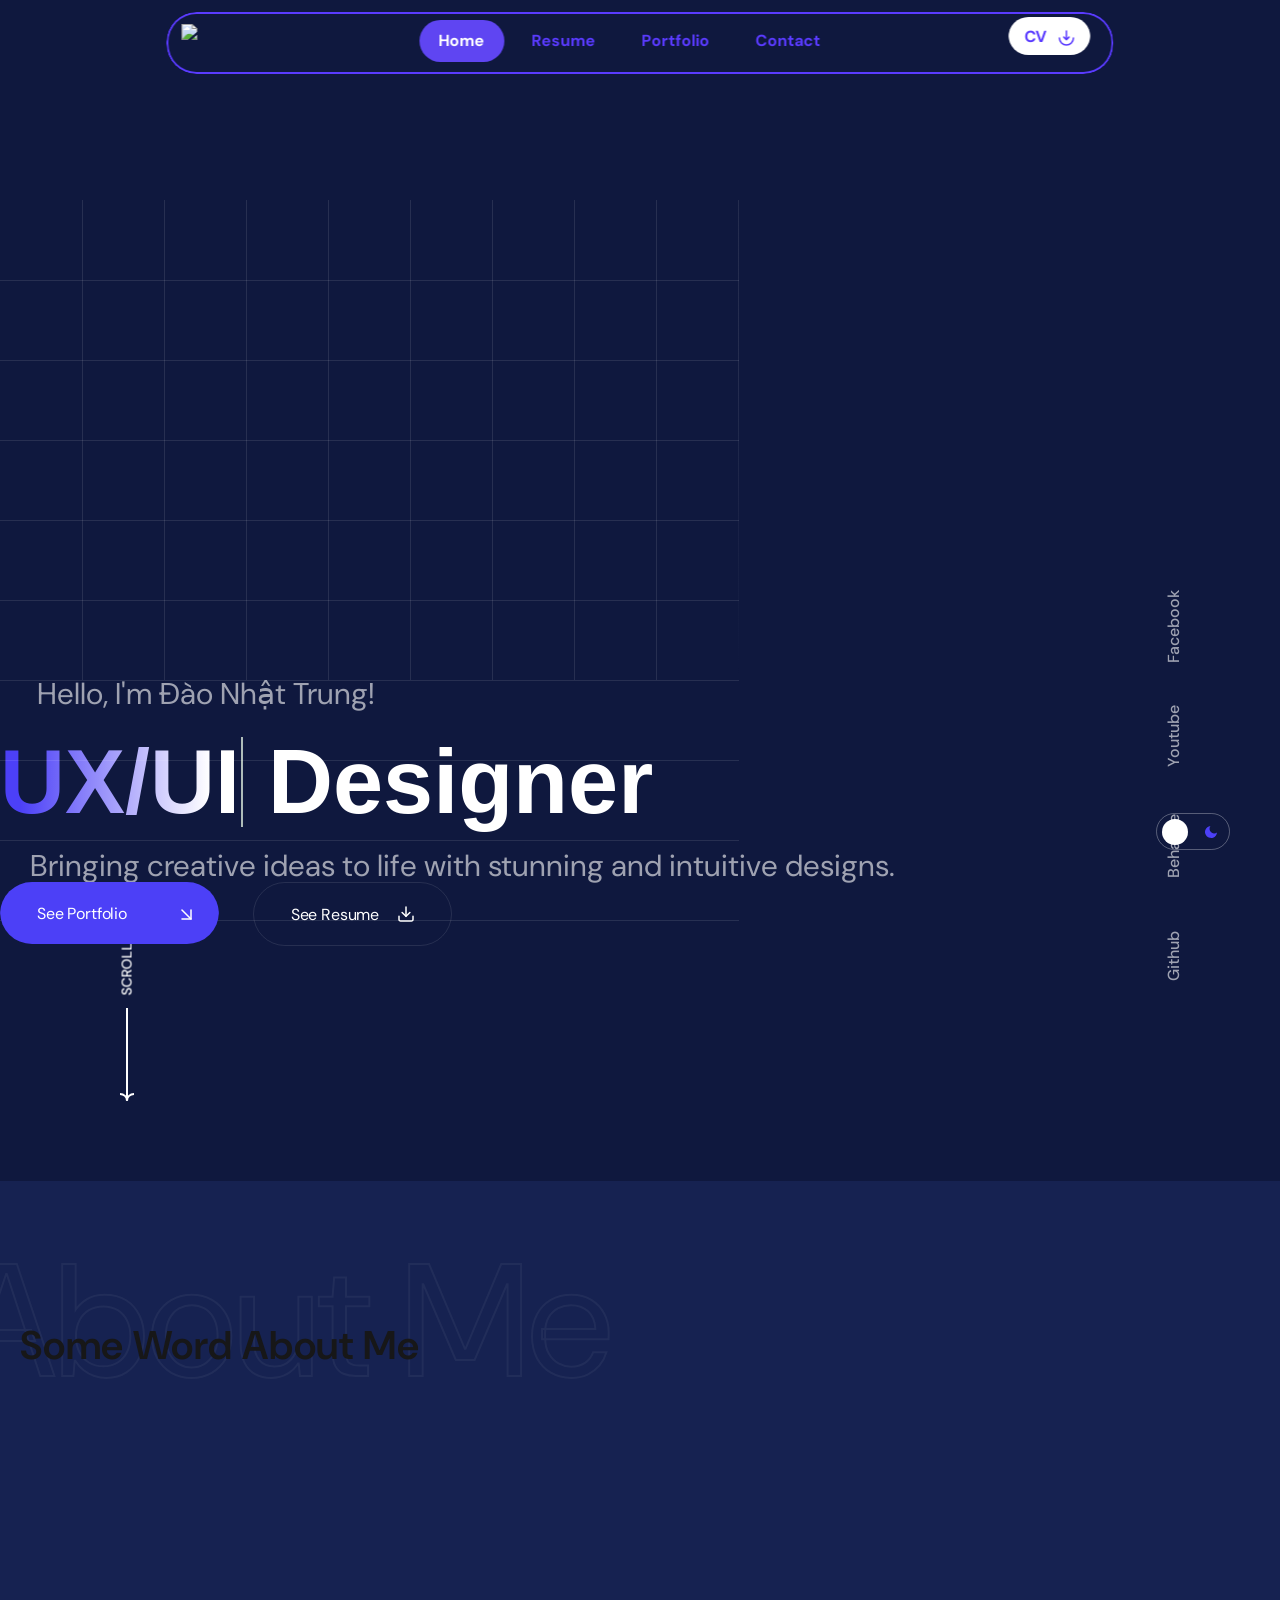
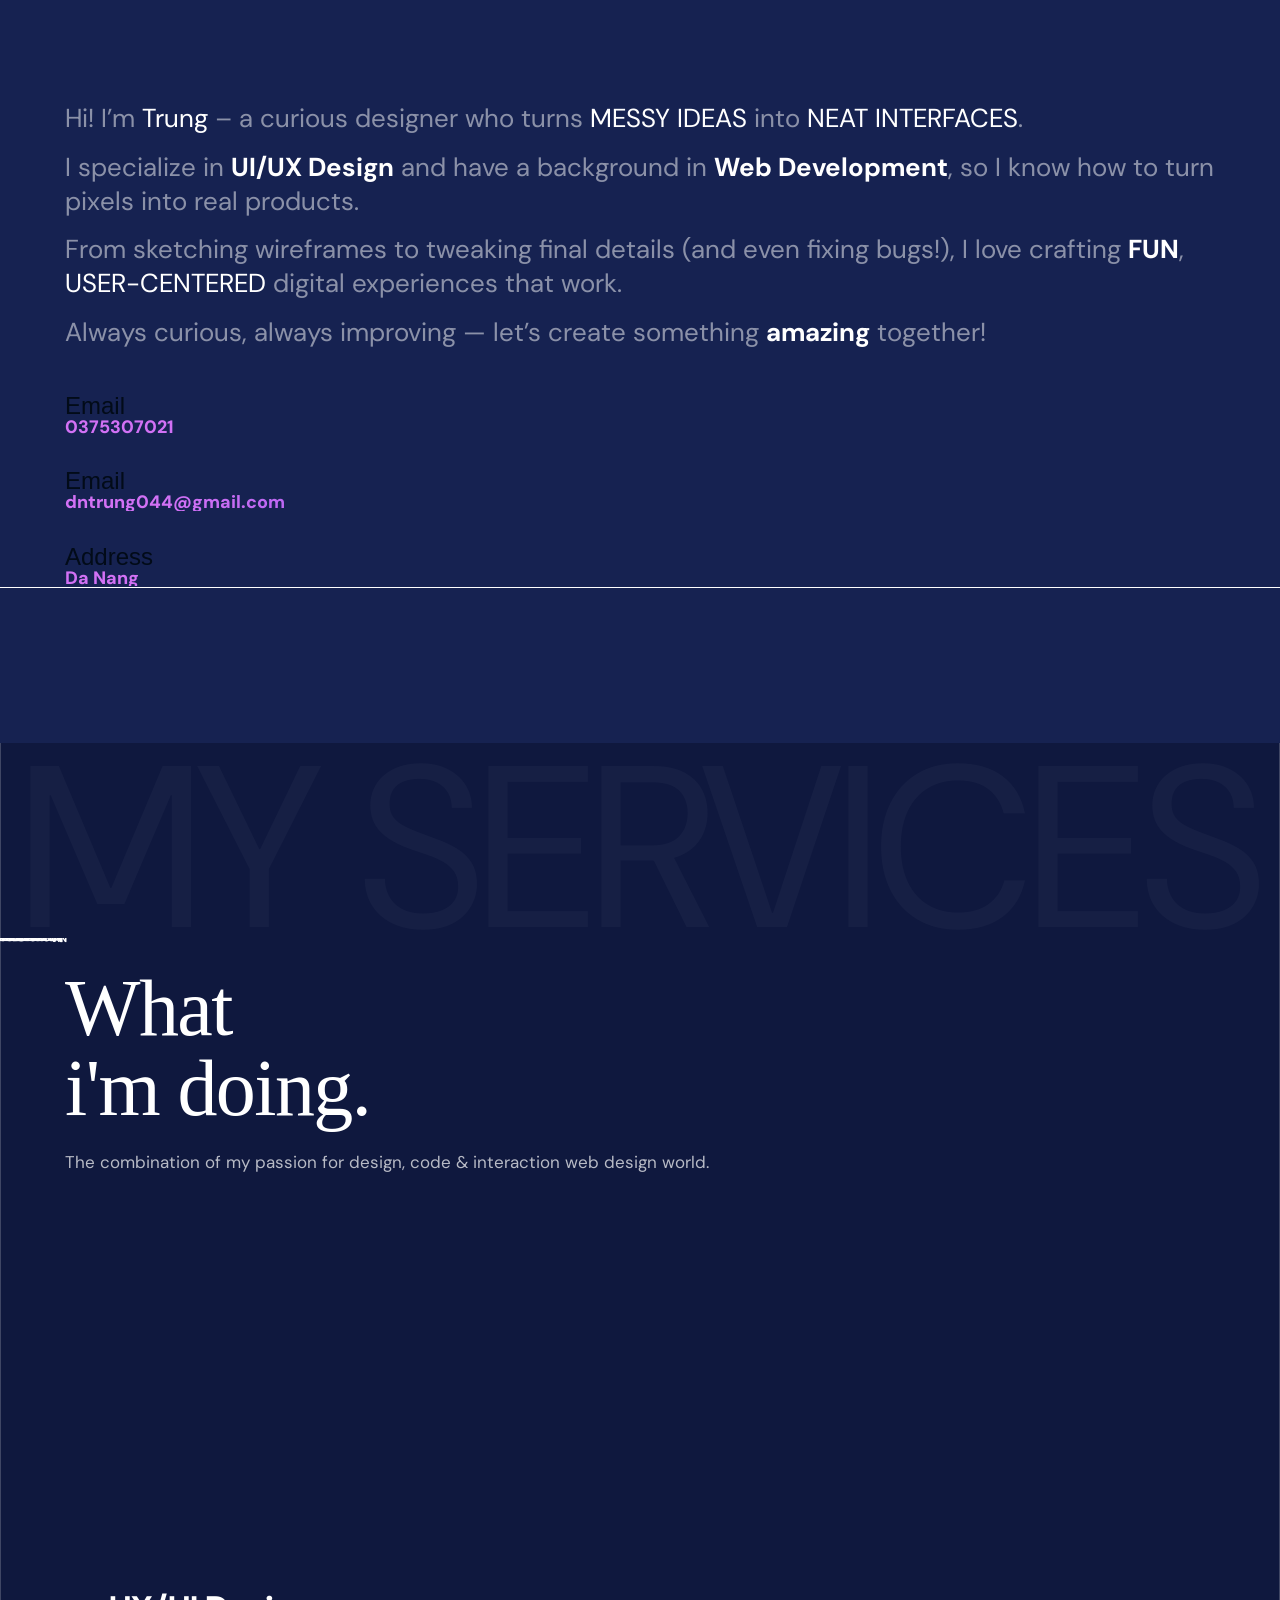
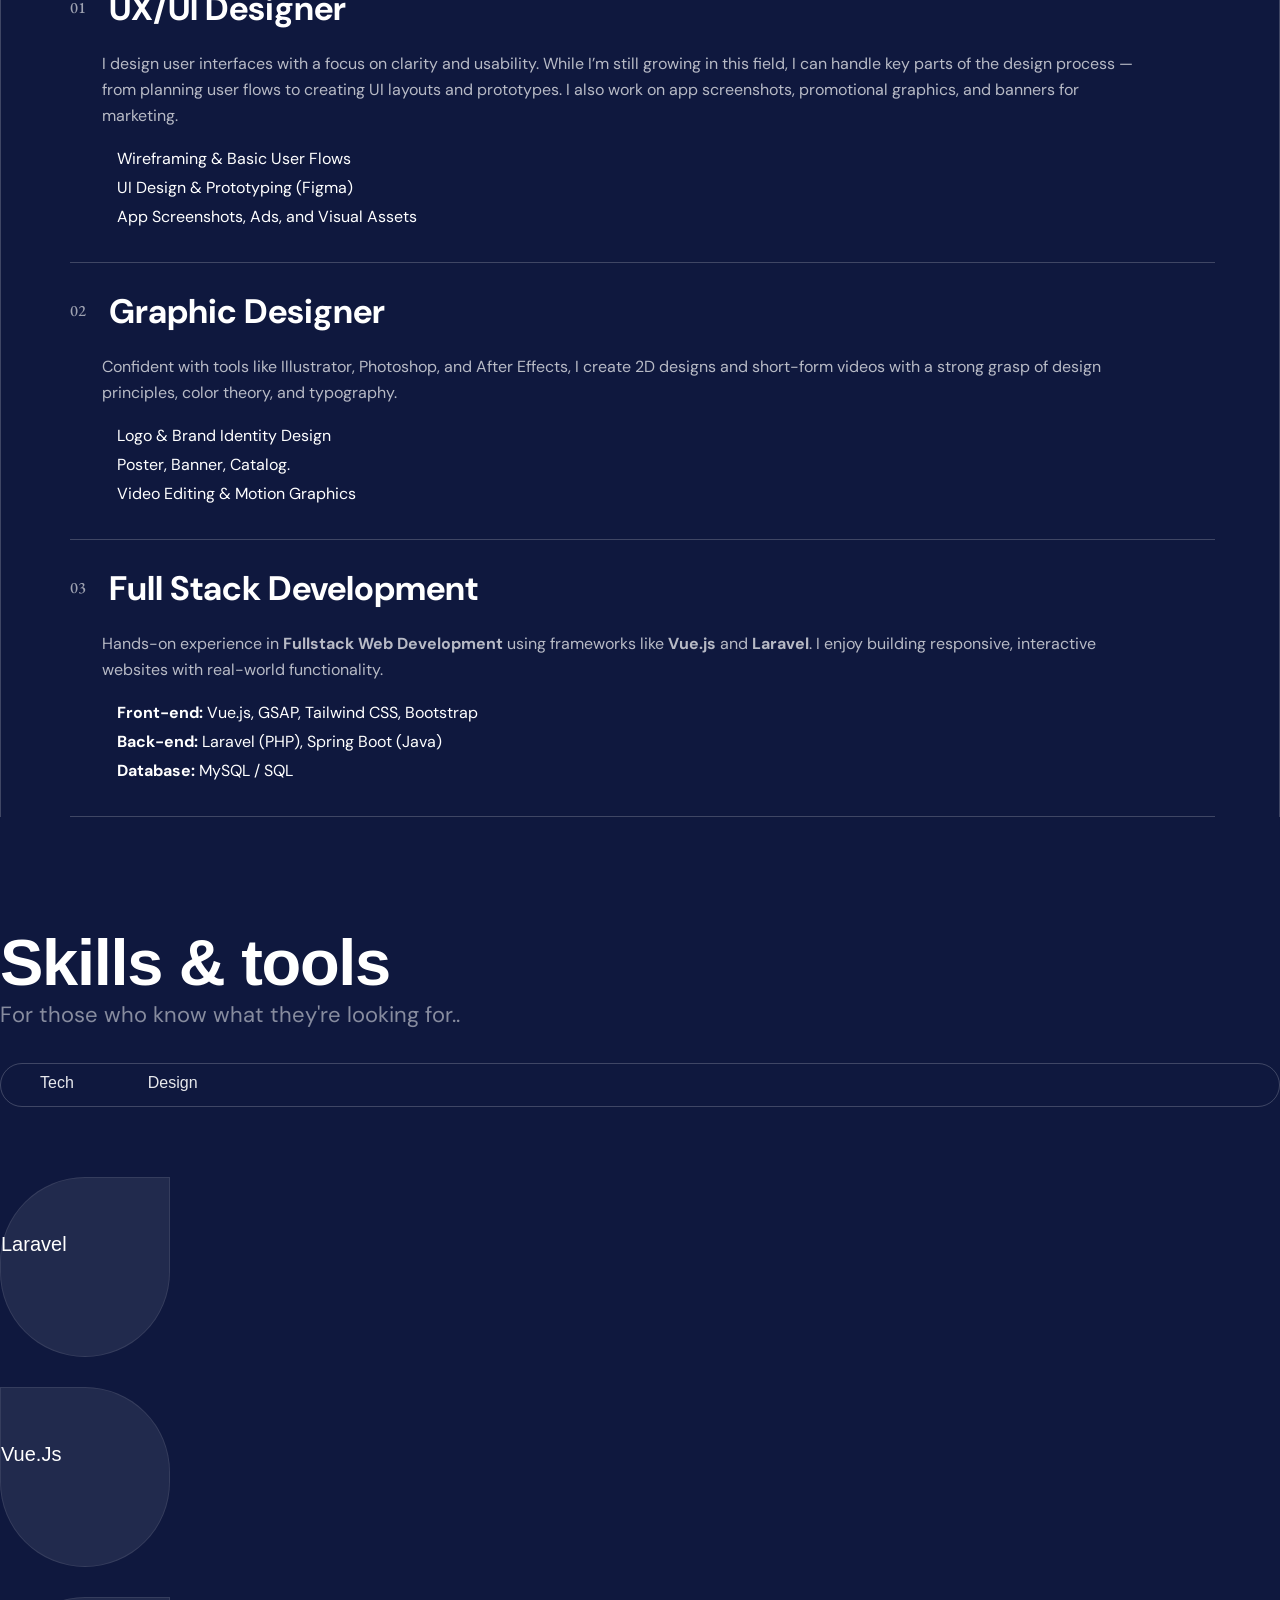
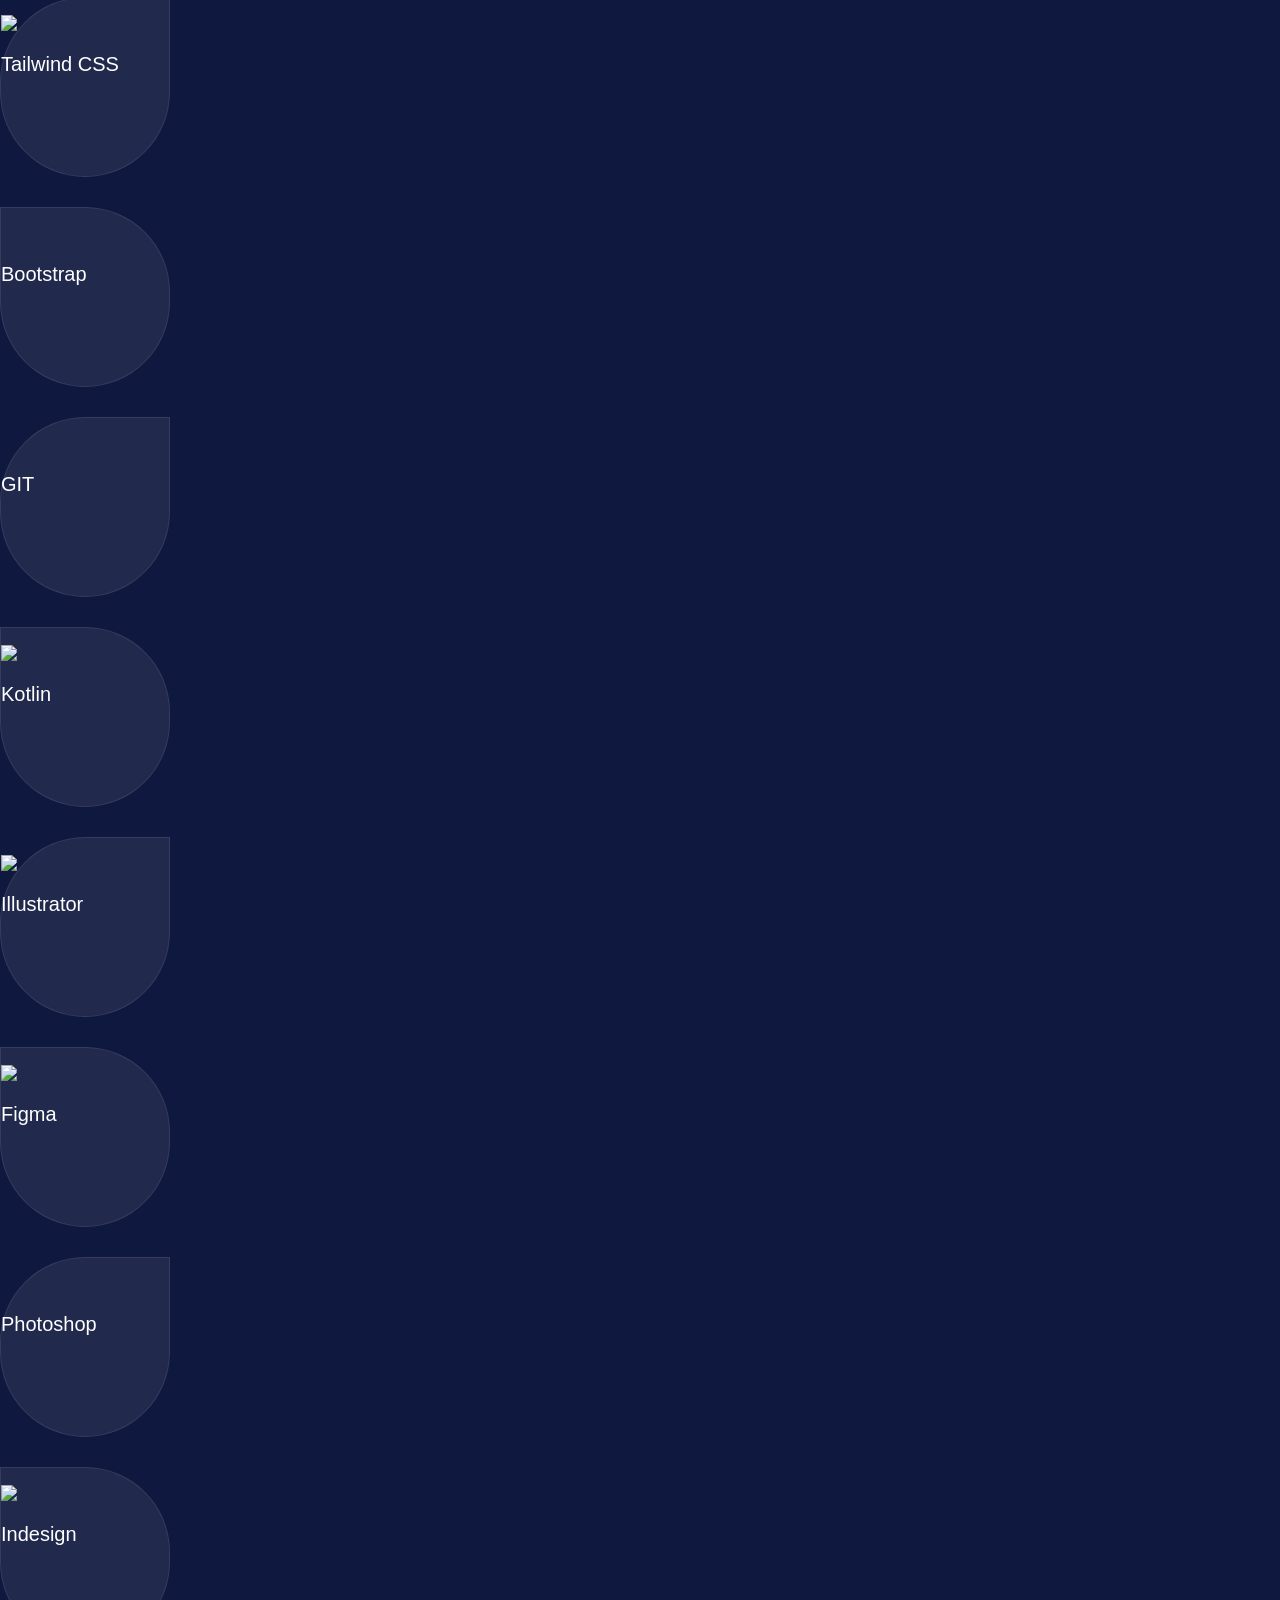
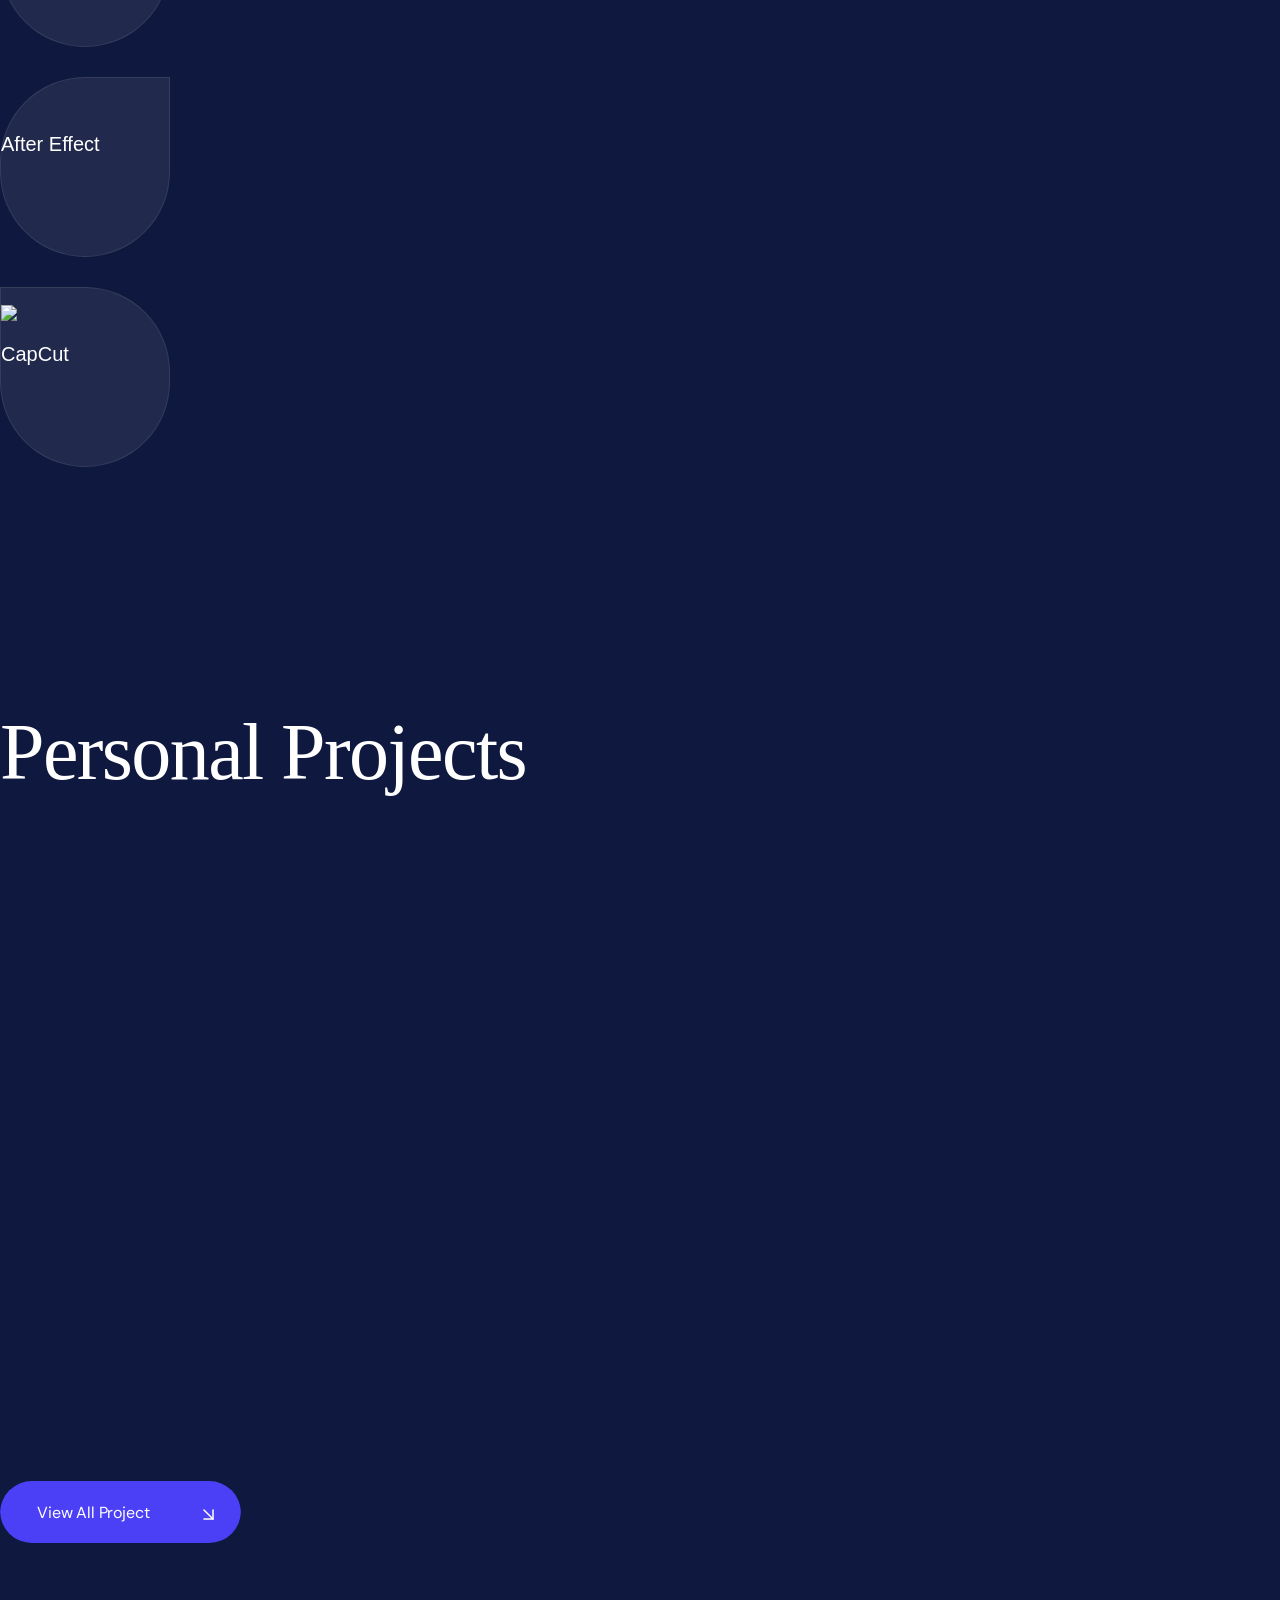
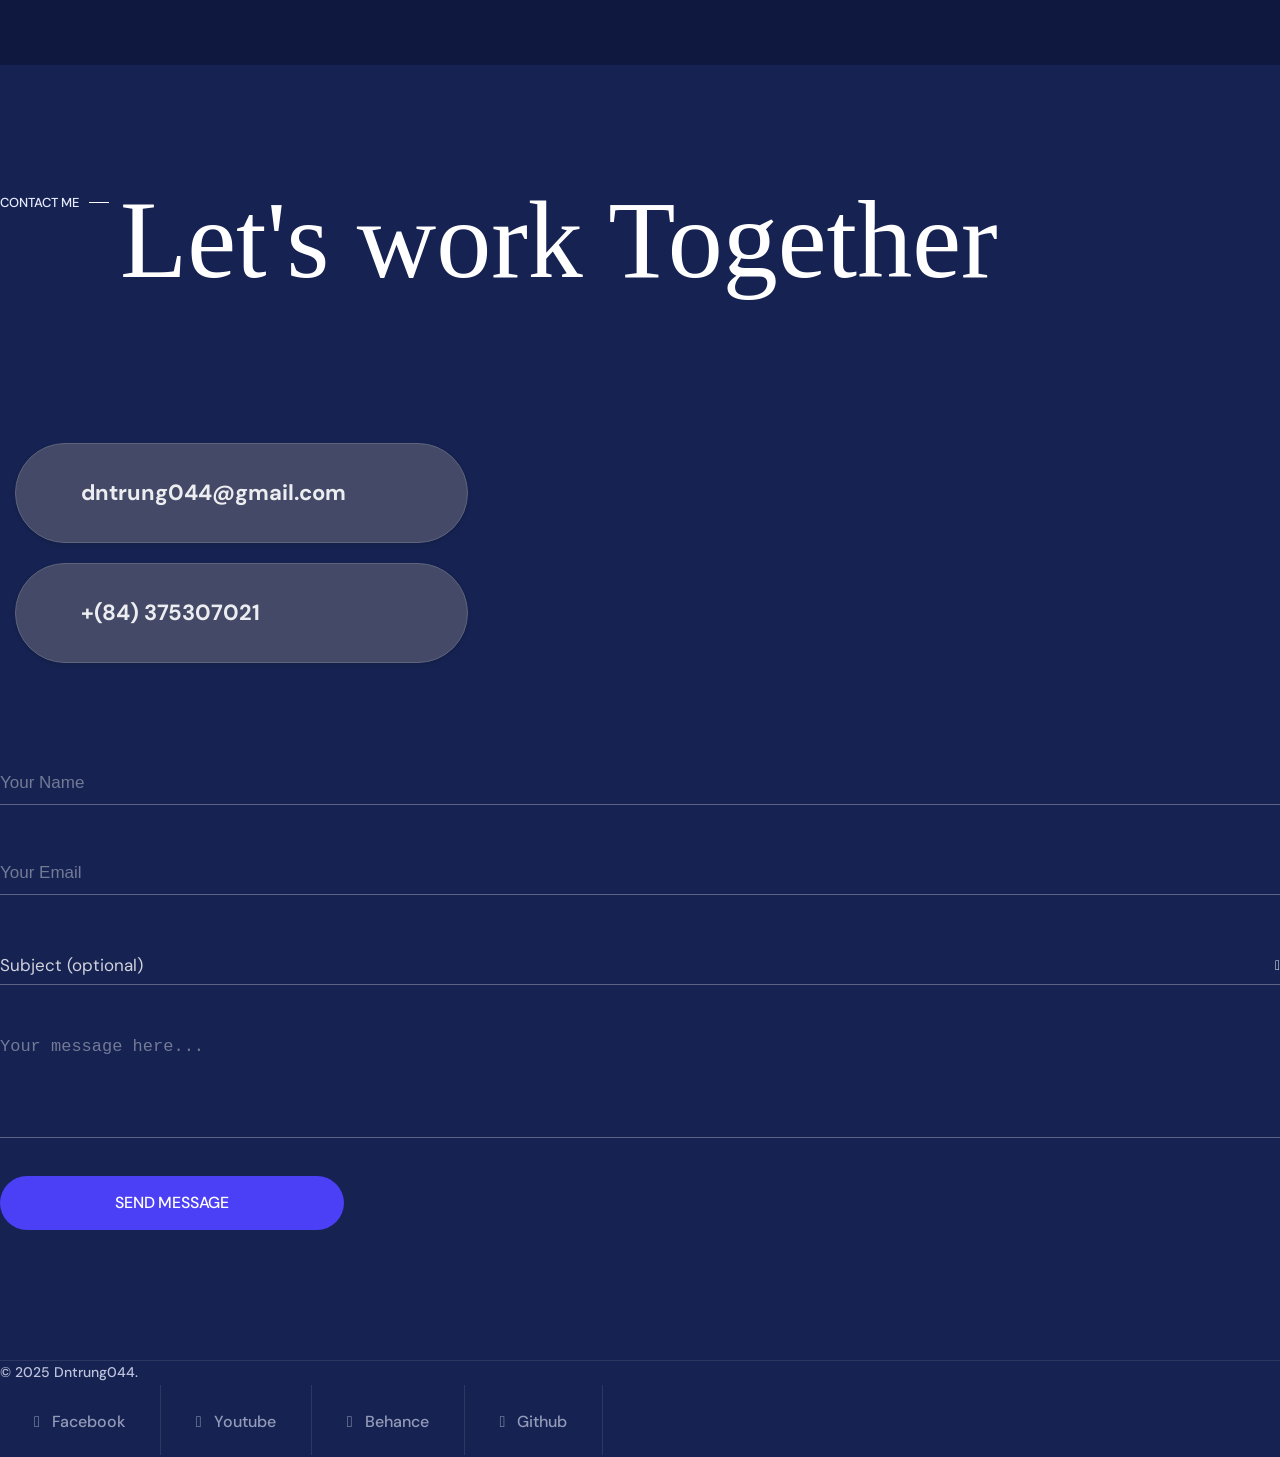
==== commit c56c0fa2: "refactor(css): migrate active spacing utilities and remove legacy spacing.css" ====
--- a/index.html
+++ b/index.html
@@ -16,7 +16,6 @@
    <!-- CSS here -->
    <link rel="stylesheet" href="/assets/css/bootstrap.css">
    <link rel="stylesheet" href="/assets/css/font-awesome-pro.css">
-   <link rel="stylesheet" href="/assets/css/spacing.css">
    <link rel="stylesheet" href="/assets/css/main.css">
 </head>
 
@@ -999,8 +998,8 @@
    <script src="/assets/js/vendor/jquery.js"></script>
    <script src="/assets/js/bootstrap-bundle.js"></script>
    <script src="/assets/js/gsap.js"></script>
+   <script src="/assets/js/gsap-scroll-trigger.js"></script>
    <script src="/assets/js/gsap-scroll-smoother.js"></script>
-   <script src="/assets/js/gsap-scroll-trigger.js"></script>
    <script src="/assets/js/gsap-split-text.js"></script>
    <script src="/assets/js/matter.js"></script>
    <script src="/assets/js/throwable.js"></script>
--- a/assets/css/main.css
+++ b/assets/css/main.css
@@ -1,253 +1,26 @@
-/************ TABLE OF CONTENTS ***************
-
-	-----------------
-    01. THEME CSS
-	-----------------
-		1.1 Theme Default
-		1.2 Common Classes
-		1.3 Default Spacing
-
-	-----------------
-    02. COMPONENTS css
-	-----------------
-		2.1 Back to top
-		2.2 Theme Settings
-		2.3 Buttons
-		2.4 Animations
-		2.5 Preloader
-		2.6 Background 
-		2.7 Carousel
-		2.8 Nice Select
-		2.9 Pagination
-		2.10 Offcanvas
-		2.11 Breadcrumb
-		2.12 Accordion
-		2.13 Tab
-		2.14 Modal
-		2.15 Section Title
-		2.16 Search
-		2.17 Hotspot
-		2.18 Ragne Slider
-	-----------------
-    03. HEADER CSS
-	-----------------
-		3.1 Header Style 1
-		3.2 Header Style 2
-		3.3 Header Style 3
-		3.4 Header Style 4
-
-
-    ---------------------------------
-	04. MENU CSS
-	---------------------------------
-		4.1 Main menu css
-		4.2 Meanmenu css
-		4.3 Mobilemenu css
-
-	---------------------------------
-	05. BLOG CSS
-	---------------------------------
-		5.1 Postbox css
-		5.2 Recent Post css
-		5.3 Sidebar css
-		5.4 Blog css
-
-	---------------------------------
-	06. FOOTER CSS
-	---------------------------------
-		6.1 Footer Style 1
-		6.2 Footer Style 2
-		6.4 Footer Style 4
-
-
-	---------------------------------
-	07. PAGES CSS
-	---------------------------------
-		7.1 About css
-		7.2 Award css
-		7.3 Brand css
-		7.4 contact css
-		7.5 Course css
-		7.6 funfact css
-		7.7 Hero css
-		7.8 Marquee css
-		7.9 About css
-		7.10 price css
-		7.11 progress-bar css
-		7.12 Services css
-		7.13 Skill css
-		7.14 Testimonial css
-		7.15 theme-light css
-		7.16 home-4 css
-		7.17 home-5 css
-		7.18 home-slider css
-		7.19 update-theme-light css
-
-
-
-**********************************************/
-/*----------------------------------------*/
-/*  1.1 Theme Default
-/*----------------------------------------*/
-@import url("https://fonts.googleapis.com/css2?family=Abril+Fatface&amp;family=DM+Sans:wght@400;500;700&amp;family=EB+Garamond:wght@400;500;600;700;800&amp;family=Kufam:wght@400;500;600;700&amp;family=Poppins:wght@300;400;500;600;700;800;900&amp;family=Playfair+Display:wght@400;500;600;700;900&amp;display=swap");
-
-.tp-course-thumb img,
-.tp-pcb-tab #blog-btn-bg,
-.tp-award-item,
-.tp-award-item::after,
-.tp-award-btn span svg,
-.tp-award-arrow,
-.tp-skill-tab #lineMarker,
-.tp-portfolio-meta-arrow::before,
-.tp-portfolio-meta-arrow svg,
-.tp-portfolio-meta-2 span,
-.tp-brand-item img,
-.tp-hero-2__exp-link::after,
-.tp-footer-3__menu ul li a::after,
-.tp-blog-thumb img,
-.tp-blog-3__thumb img,
-.blog-list__sm-thumb img,
-.mean-container .mean-nav ul li>a.mean-expand i,
-.tp-product-tab-2 .nav-tabs .nav-link .tp-product-tab-tooltip,
-.tp-tab-line,
-.tp-accordion .accordion-button .tp-accordion-plus,
-.tp-accordion .accordion-button .tp-accordion-plus::after,
-.tp-accordion .accordion-button .tp-accordion-plus::before,
-.tpoffcanvas__logo,
-.tpoffcanvas__right-info,
-.tpoffcanvas__social-link ul li a::before,
-.tp-offcanvas-left,
-.tp-offcanvas-right,
-.tp-offcanvas-close,
-.tp-offcanvas-close-btn .text,
-.tp-offcanvas-close-btn .text span,
-.tp-offcanvas-menu,
-.tp-offcanvas-area-2,
-.tp-offcanvas-social-2 ul li a,
-.tp-swiper-dot .swiper-pagination-bullet,
-.tp-swiper-dot-border .swiper-pagination-bullet,
-.tp-swiper-scrollbar,
-.tp-3d-slide-container .tp-3d-slide-arrow,
-.tp-btn-black-lg span,
-.tp-btn-white span.text::after,
-.tp-btn-white::after,
-.tp-btn-blue span.text::after,
-.tp-btn-blue::after,
-.back-to-top-wrapper,
-a,
-button,
-p,
-input,
-select,
-textarea,
-li,
-.transition-3 {
-  -webkit-transition: all 0.3s ease-out;
-  -moz-transition: all 0.3s ease-out;
-  -ms-transition: all 0.3s ease-out;
-  -o-transition: all 0.3s ease-out;
-  transition: all 0.3s ease-out;
-}
-
-.tp-btn-border-2 svg {
-  -webkit-transform: translateY(-1px);
-  -moz-transform: translateY(-1px);
-  -ms-transform: translateY(-1px);
-  -o-transform: translateY(-1px);
-  transform: translateY(-1px);
-}
-
-.tp-testimonial-rating span svg,
-.tp-award-btn span svg,
-.tp-award-arrow svg,
-.tp-hero-social a svg,
-.tp-header-cv-btn svg,
-.tp-hotspot svg,
-.tp-pagination ul li a svg,
-.tp-pagination ul li span svg,
-.tp-swiper-arrow button svg,
-.tp-btn svg,
-.tp-btn-border-md span svg {
-  -webkit-transform: translateY(-2px);
-  -moz-transform: translateY(-2px);
-  -ms-transform: translateY(-2px);
-  -o-transform: translateY(-2px);
-  transform: translateY(-2px);
-}
-
-.tp-testimonial-user-title,
-.tp-award-title,
-.tp-portfolio-title,
-.tp-portfolio-item-2 .tp-portfolio-view span,
-.tp-portfolio-meta-2 span,
-.tp-portfolio-title-2,
-.tp-portfolio-view-btn-3 span,
-.tp-about-award-title,
-.tp-services-accordion .accordion-button,
-.tp-brand-title,
-.tp-hero-title,
-.tp-section-title,
-.tp-offcanvas-close-btn,
-.tp-offcanvas-content-2 p,
-.tp-offcanvas-content-title-2,
-.tp-offcanvas-contact-2 ul li a,
-.tp-offcanvas-contact-title-2 {
-  font-family: var(--tp-ff-dmsans);
-}
-
-.tp-skill-count,
-.tp-skill-title,
-.tp-marquee-item p,
-.tp-about-fact-item p,
-.tp-services-accordion .accordion-button span,
-.tp-hero-content>span,
-.tp-hero-title span,
-.tp-hero-title span b,
-.tp-section-subtitle,
-.tp-hero-title {
-  font-family: var(--tp-ff-garamond);
-}
-
-.tp-award-text-outline,
-.tp-award-text-fill,
-.tp-portfolio-top-text p,
-.tp-services-bottom-text p,
-.tp-services-top-text p,
-.tp-hero-bottom-text p,
-.tp-section-subtitle-bg {
-  font-family: var(--tp-ff-abril);
-}
-
-/* transform */
-.tp-product-tab-2 .nav-tabs .nav-link:not(:first-child)::after,
-.breadcrumb__list span:not(:last-child)::after {
-  -webkit-transform: translateY(-50%);
-  -moz-transform: translateY(-50%);
-  -ms-transform: translateY(-50%);
-  -o-transform: translateY(-50%);
-  transform: translateY(-50%);
-}
-
-.tp-portfolio-thumb-img,
-.tp-about-thumb-bg-shape {
-  position: absolute;
-  top: 0;
-  left: 0;
-  width: 100%;
-  height: 100%;
-}
-
-.tp-services-accordion .accordion-body ul li::after,
-.tp-hero-scroll-bar::after,
-.tp-hero-scroll-mouse::after,
-.tp-hero-social-bar::after {
-  position: absolute;
-  content: "";
-}
+/* ==========================================================================
+   PRODUCTION CSS BUNDLE (Generated from assets/css/src/)
+   DO NOT EDIT DIRECTLY. Source files are in assets/css/src/
+   ========================================================================== */
+
+/* ==========================================================================
+   PORTFOLIO DESIGN SYSTEM & MODULAR CSS ENTRY POINT
+   ========================================================================== */
+
+/* --------------------------------------------------------------------------
+   1. Tokens (Fonts, Custom Properties, Design Tokens)
+   -------------------------------------------------------------------------- */
+/* >>> BEGIN 1-tokens/_fonts.css >>> */
+/* ==========================================================================
+   1-tokens/_fonts.css
+   Google Fonts @import and Local Web Fonts (@font-face)
+   ========================================================================== */
+
+@import url("https://fonts.googleapis.com/css2?family=Abril+Fatface&family=DM+Sans:wght@400;500;700&family=EB+Garamond:wght@400;500;600;700;800&family=Kufam:wght@400;500;600;700&family=Poppins:wght@300;400;500;600;700;800;900&family=Playfair+Display:wght@400;500;600;700;900&display=swap");
 
 @font-face {
   font-family: "Didone";
-  src: url("../fonts/didone-light.otf") format("woff");
+  src: url("../../../fonts/didone-light.otf") format("woff");
   font-weight: 300;
   font-style: normal;
   font-display: swap;
@@ -255,29 +28,15 @@
 
 @font-face {
   font-family: "Didone";
-  src: url("../fonts/didone-medium.otf") format("woff");
+  src: url("../../../fonts/didone-medium.otf") format("woff");
   font-weight: 500;
   font-style: normal;
   font-display: swap;
 }
 
 @font-face {
-  font-family: "Didone Wide Medum";
-  src: url("../fonts/didone-wide-medium.otf") format("woff");
-  font-style: normal;
-  font-display: swap;
-}
-
-@font-face {
-  font-family: "Didone Compack Dark";
-  src: url("../fonts/didone-compack-dark.otf") format("woff");
-  font-style: normal;
-  font-display: swap;
-}
-
-@font-face {
   font-family: "Didone right";
-  src: url("../fonts/PP-Right-Didone-Medium.otf") format("woff");
+  src: url("../../../fonts/PP-Right-Didone-Medium.otf") format("woff");
   font-style: normal;
   font-display: swap;
   font-weight: 500;
@@ -285,23 +44,27 @@
 
 @font-face {
   font-family: "Didone right";
-  src: url("../fonts/PP-Right-Didone-Light.otf") format("woff");
+  src: url("../../../fonts/PP-Right-Didone-Light.otf") format("woff");
   font-style: normal;
   font-display: swap;
   font-weight: 300;
 }
+/* <<< END 1-tokens/_fonts.css <<< */
+/* >>> BEGIN 1-tokens/_variables.css >>> */
+/* ==========================================================================
+   1-tokens/_variables.css
+   Confirmed Active CSS Custom Properties (:root)
+   ========================================================================== */
 
 :root {
-  /**
-  @font family declaration
-  */
+  /* ------------------------------------------------------------------------
+     Typography Tokens
+     ------------------------------------------------------------------------ */
   --tp-ff-body: 'DM Sans', sans-serif;
   --tp-ff-heading: 'Didone', sans-serif;
   --tp-ff-p: 'DM Sans', sans-serif;
   --tp-ff-dmsans: 'DM Sans', sans-serif;
   --tp-ff-didone: 'Didone', sans-serif;
-  --tp-ff-didoneWideMedium: 'Didone Wide Medum', serif;
-  --tp-ff-didoneCompackDark: 'Didone Compack Dark', serif;
   --tp-ff-didoneright: 'Didone right', serif;
   --tp-ff-garamond: 'EB Garamond', serif;
   --tp-ff-kufam: 'Kufam', sans-serif;
@@ -309,63 +72,70 @@
   --tp-ff-poppins: 'Poppins', sans-serif;
   --tp-ff-playfair: 'Playfair Display', sans-serif;
   --tp-ff-fontawesome: "Font Awesome 6 Pro";
-  /**
-  @color declaration
-  */
+
+  /* ------------------------------------------------------------------------
+     Color Tokens — Common Monochrome Palette
+     ------------------------------------------------------------------------ */
   --tp-common-white: #ffffff;
   --tp-common-white-2: #E4E6DC;
   --tp-common-white-3: #F0F0F6;
-  --tp-common-black-solid: #000;
   --tp-common-black: #020B18;
-  --tp-common-black-2: #0C1B05;
-  --tp-common-black-3: #252525;
-  --tp-common-black-4: #5B5B5C;
+  --tp-common-black-5: #171718;
   --tp-common-black-5-active: #5a3bff;
-  --tp-common-black-5: #171718;
   --tp-common-black-6: #192553;
   --tp-common-black-7: #121314;
   --tp-common-black-8: #2E2E2E;
-  --tp-dark-white: #ffffff;
-  --tp-dark-black-solid: #000;
+
+  /* ------------------------------------------------------------------------
+     Color Tokens — Dark Background Surfaces
+     ------------------------------------------------------------------------ */
   --tp-dark-black: #020B18;
   --tp-dark-black-2: #000F4A;
   --tp-dark-black-3: #162251;
   --tp-dark-black-4: #0F183E;
   --tp-dark-black-5: #213617;
-  --tp-yellow-1: #FFB342;
-  --tp-pink-1: #FD4B6B;
+
+  /* ------------------------------------------------------------------------
+     Color Tokens — Brand & Accents
+     ------------------------------------------------------------------------ */
+  --tp-theme-primary: #4C40F7;
+  --tp-theme-secondary: #1A2813;
+  --tp-blue-2: #4C40F7;
   --tp-pink-2: #FF5746;
-  --tp-pink-3: #EB5939;
   --tp-cream-1: #B7AB98;
   --tp-cream-2: #CFC292;
-  --tp-green-dark: #115061;
-  --tp-green-1: #31B757;
   --tp-green-2: #BCE70C;
-  --tp-khaki-1: #AB9774;
   --tp-coffe-1: #653624;
   --tp-coffe-2: #552411;
-  --tp-blue-1: #0989FF;
-  --tp-blue-2: #4C40F7;
-  --tp-orange-1: #FF6736;
-  --tp-heading-primary: #020B18;
-  --tp-heading-secondary: #021D35;
+
+  /* ------------------------------------------------------------------------
+     Color Tokens — Text & Headings
+     ------------------------------------------------------------------------ */
   --tp-headingDark-primary: #020B18;
-  --tp-headingDark-secondary: #021D35;
-  --tp-grey-1: #F6F7F9;
-  --tp-grey-2: #2F3862;
-  --tp-grey-3: #F6F9FF;
-  --tp-grey-4: #DDDDE7;
   --tp-text-body: #55585B;
   --tp-text-1: #767A7D;
-  /* --tp-theme-primary: #0989FF; */
-  --tp-theme-primary: #4C40F7;
-  --tp-theme-secondary: #1A2813;
+
+  /* ------------------------------------------------------------------------
+     Color Tokens — Greys & Surfaces
+     ------------------------------------------------------------------------ */
+  --tp-grey-1: #F6F7F9;
+  --tp-grey-3: #F6F9FF;
   --tp-footer-grey-1: #F4F7F9;
-  --tp-border-primary: #EAEBED;
-  --tp-border-secondary: #F0F2F4;
-}
-
-* {
+}
+/* <<< END 1-tokens/_variables.css <<< */
+
+/* --------------------------------------------------------------------------
+   2. Foundation (Resets, Typography Base, Global Utilities)
+   -------------------------------------------------------------------------- */
+/* >>> BEGIN 2-foundation/_reset.css >>> */
+/* ==========================================================================
+   2-foundation/_reset.css
+   Universal Box-Sizing, Tag Resets, and Selection Defaults
+   ========================================================================== */
+
+*,
+*::before,
+*::after {
   margin: 0;
   padding: 0;
   box-sizing: border-box;
@@ -375,50 +145,106 @@
   scroll-behavior: smooth;
 }
 
-/*---------------------------------
-	typography css start 
----------------------------------*/
+ul,
+ol {
+  margin: 0px;
+  padding: 0px;
+  list-style: none;
+}
+
+img,
+svg {
+  max-width: 100%;
+  vertical-align: middle;
+}
+
+a {
+  text-decoration: none;
+  color: inherit;
+}
+
+a:not([href]):not([class]),
+a:not([href]):not([class]):hover {
+  color: inherit;
+  text-decoration: none;
+}
+
+a:focus,
+a:hover {
+  color: inherit;
+  text-decoration: none;
+}
+
+a,
+button {
+  color: inherit;
+  outline: none;
+  border: none;
+  background: transparent;
+}
+
+button:hover {
+  cursor: pointer;
+}
+
+button:focus {
+  outline: 0;
+}
+
+/* ------------------------------------------------------------------------
+   Selection Styles
+   ------------------------------------------------------------------------ */
+*::-moz-selection {
+  background: var(--tp-common-black);
+  color: var(--tp-common-white);
+  text-shadow: none;
+}
+
+::-moz-selection {
+  background: var(--tp-common-black);
+  color: var(--tp-common-white);
+  text-shadow: none;
+}
+
+::selection {
+  background: var(--tp-common-black);
+  color: var(--tp-common-white);
+  text-shadow: none;
+}
+
+/* ------------------------------------------------------------------------
+   Global Placeholder Base
+   ------------------------------------------------------------------------ */
+*::-moz-placeholder {
+  color: var(--tp-common-black);
+  font-size: 14px;
+  opacity: 1;
+}
+
+*::placeholder {
+  color: var(--tp-common-black);
+  font-size: 14px;
+  opacity: 1;
+}
+/* <<< END 2-foundation/_reset.css <<< */
+/* >>> BEGIN 2-foundation/_base.css >>> */
+/* ==========================================================================
+   2-foundation/_base.css
+   Global Typography Defaults, Headings, Paragraphs, and Base Form Controls
+   ========================================================================== */
+
 body {
   font-family: var(--tp-ff-body);
   font-size: 14px;
   font-weight: normal;
   color: var(--tp-text-body);
   line-height: 26px;
-}
-
-#main-scrollbar {
-  position: fixed;
-  top: 0;
-  right: 0;
-  bottom: 0;
-  left: 0;
-}
-
-#smooth-contents {
-  will-change: transform;
-}
-
-.scroll-contents {
-  overflow: hidden;
-  cursor: default !important;
-}
-
-.scale-up .scroll-contents {
-  cursor: grabbing !important;
-}
-
-.scrollbar-tracks {
-  background: transparent !important;
-}
-
-img {
-  max-width: 100%;
-}
-
-a {
-  text-decoration: none;
-}
-
+  background-color: var(--tp-common-black);
+}
+
+/* ------------------------------------------------------------------------
+   Headings
+   ------------------------------------------------------------------------ */
 h1,
 h2,
 h3,
@@ -461,11 +287,9 @@
   font-size: 16px;
 }
 
-ul {
-  margin: 0px;
-  padding: 0px;
-}
-
+/* ------------------------------------------------------------------------
+   Paragraphs & Text Helpers
+   ------------------------------------------------------------------------ */
 p {
   font-family: var(--tp-ff-p);
   font-size: 14px;
@@ -475,40 +299,6 @@
   line-height: 26px;
 }
 
-a:not([href]):not([class]),
-a:not([href]):not([class]):hover {
-  color: inherit;
-  text-decoration: none;
-}
-
-a:focus,
-.button:focus {
-  text-decoration: none;
-  outline: none;
-}
-
-a:focus,
-a:hover {
-  color: inherit;
-  text-decoration: none;
-}
-
-a,
-button {
-  color: inherit;
-  outline: none;
-  border: none;
-  background: transparent;
-}
-
-button:hover {
-  cursor: pointer;
-}
-
-button:focus {
-  outline: 0;
-}
-
 .uppercase {
   text-transform: uppercase;
 }
@@ -517,6 +307,9 @@
   text-transform: capitalize;
 }
 
+/* ------------------------------------------------------------------------
+   Base Form Controls (Inputs & Textareas)
+   ------------------------------------------------------------------------ */
 input[type=text],
 input[type=email],
 input[type=tel],
@@ -536,50 +329,6 @@
   border: 1px solid #E0E2E3;
 }
 
-input[type=text]::-webkit-input-placeholder,
-input[type=email]::-webkit-input-placeholder,
-input[type=tel]::-webkit-input-placeholder,
-input[type=number]::-webkit-input-placeholder,
-input[type=password]::-webkit-input-placeholder,
-input[type=url]::-webkit-input-placeholder,
-textarea::-webkit-input-placeholder {
-  /* Chrome/Opera/Safari */
-  color: #95999D;
-}
-
-input[type=text]::-moz-placeholder,
-input[type=email]::-moz-placeholder,
-input[type=tel]::-moz-placeholder,
-input[type=number]::-moz-placeholder,
-input[type=password]::-moz-placeholder,
-input[type=url]::-moz-placeholder,
-textarea::-moz-placeholder {
-  /* Firefox 19+ */
-  color: #95999D;
-}
-
-input[type=text]:-moz-placeholder,
-input[type=email]:-moz-placeholder,
-input[type=tel]:-moz-placeholder,
-input[type=number]:-moz-placeholder,
-input[type=password]:-moz-placeholder,
-input[type=url]:-moz-placeholder,
-textarea:-moz-placeholder {
-  /* Firefox 4-18 */
-  color: #95999D;
-}
-
-input[type=text]:-ms-input-placeholder,
-input[type=email]:-ms-input-placeholder,
-input[type=tel]:-ms-input-placeholder,
-input[type=number]:-ms-input-placeholder,
-input[type=password]:-ms-input-placeholder,
-input[type=url]:-ms-input-placeholder,
-textarea:-ms-input-placeholder {
-  /* IE 10+  Edge*/
-  color: #95999D;
-}
-
 input[type=text]::placeholder,
 input[type=email]::placeholder,
 input[type=tel]::placeholder,
@@ -587,18 +336,7 @@
 input[type=password]::placeholder,
 input[type=url]::placeholder,
 textarea::placeholder {
-  /* MODERN BROWSER */
   color: #95999D;
-}
-
-[dir=rtl] input[type=text],
-[dir=rtl] input[type=email],
-[dir=rtl] input[type=tel],
-[dir=rtl] input[type=number],
-[dir=rtl] input[type=password],
-[dir=rtl] input[type=url],
-[dir=rtl] textarea {
-  text-align: right;
 }
 
 input[type=text]:focus,
@@ -626,50 +364,25 @@
   padding-top: 17px;
   padding-bottom: 17px;
 }
-
-input[type=color] {
-  appearance: none;
-  -moz-appearance: none;
-  -webkit-appearance: none;
-  background: none;
-  border: 0;
-  cursor: pointer;
-  height: 100%;
-  width: 100%;
-  padding: 0;
-  border-radius: 50%;
-}
-
-*::-moz-selection {
-  background: var(--tp-common-black);
-  color: var(--tp-common-white);
-  text-shadow: none;
-}
-
-::-moz-selection {
-  background: var(--tp-common-black);
-  color: var(--tp-common-white);
-  text-shadow: none;
-}
-
-::selection {
-  background: var(--tp-common-black);
-  color: var(--tp-common-white);
-  text-shadow: none;
-}
-
-*::-moz-placeholder {
-  color: var(--tp-common-black);
-  font-size: 14px;
-  opacity: 1;
-}
-
-*::placeholder {
-  color: var(--tp-common-black);
-  font-size: 14px;
-  opacity: 1;
-}
-
+/* <<< END 2-foundation/_base.css <<< */
+/* >>> BEGIN 2-foundation/_utilities.css >>> */
+/* ==========================================================================
+   2-foundation/_utilities.css
+   Active Global Utilities, Gutters, Z-Index Scale, and Background Colors
+   ========================================================================== */
+
+/* ------------------------------------------------------------------------
+   Container Utilities
+   ------------------------------------------------------------------------ */
+@media (min-width: 1400px) {
+  .container-large {
+    max-width: 1325px;
+  }
+}
+
+/* ------------------------------------------------------------------------
+   Gutter Overrides
+   ------------------------------------------------------------------------ */
 .gx-10 {
   --bs-gutter-x: 10px;
 }
@@ -698,6 +411,45 @@
   --bs-gutter-x: 90px;
 }
 
+/* ------------------------------------------------------------------------
+   Position & Layout Utilities
+   ------------------------------------------------------------------------ */
+.p-relative {
+  position: relative;
+}
+
+.p-absolute {
+  position: absolute;
+}
+
+.p-static {
+  position: static;
+}
+
+.fix {
+  overflow: hidden;
+}
+
+.clear {
+  clear: both;
+}
+
+.overflow-y-visible {
+  overflow-x: hidden;
+  overflow-y: visible;
+}
+
+.w-img img {
+  width: 100%;
+}
+
+.m-img img {
+  max-width: 100%;
+}
+
+/* ------------------------------------------------------------------------
+   Z-Index Scale
+   ------------------------------------------------------------------------ */
 .z-index-1 {
   position: relative;
   z-index: 1;
@@ -748,281 +500,728 @@
   z-index: 10;
 }
 
-.container-1760 {
-  max-width: 1760px;
-}
-
-.container-1790 {
-  max-width: 1790px;
-}
-
-.container-1720 {
-  max-width: 1720px;
-}
-
-.container-1320 {
-  max-width: 1320px;
-}
-
-.container-1350 {
-  max-width: 1350px;
-}
-
-/*---------------------------------
-    1.2 Common Classes
----------------------------------*/
-.w-img img {
-  width: 100%;
-}
-
-.m-img img {
-  max-width: 100%;
-}
-
-.fix {
-  overflow: hidden;
-}
-
-.clear {
-  clear: both;
-}
-
-.z-index-1 {
-  z-index: 1;
-}
-
 .z-index-11 {
   z-index: 11;
 }
 
-.overflow-y-visible {
-  overflow-x: hidden;
-  overflow-y: visible;
-}
-
-.p-relative {
-  position: relative;
-}
-
-.p-absolute {
-  position: absolute;
-}
-
+/* ------------------------------------------------------------------------
+   Background Color Utilities
+   ------------------------------------------------------------------------ */
 .include-bg {
   background-position: center;
   background-size: cover;
   background-repeat: no-repeat;
 }
 
-.demo {
-  -webkit-transition: color 0.3s linear;
-  -moz-transition: color 0.3s linear;
-  -ms-transition: color 0.3s linear;
-  -o-transition: color 0.3s linear;
-  transition: color 0.3s linear;
-  -webkit-transition: color 0.3s linear, transform 0.2s ease;
-  -moz-transition: color 0.3s linear, transform 0.2s ease;
-  -ms-transition: color 0.3s linear, transform 0.2s ease;
-  -o-transition: color 0.3s linear, transform 0.2s ease;
-  transition: color 0.3s linear, transform 0.2s ease;
-}
-
-[dir=rtl] .demo {
-  margin-left: 0;
-  margin-right: 15px;
-}
-
-div.demo img {
-  margin-left: 10px;
-}
-
-[tp-theme=tp-theme-dark] .demo {
-  color: yellow;
-}
-
-/*----------------------------------------
-    Body Overlay 
------------------------------------------*/
-.body-overlay {
-  background-color: var(--tp-common-black);
-  height: 100%;
-  width: 100%;
-  position: fixed;
+.black-bg-2 {
+  background-color: var(--tp-dark-black-3);
+}
+
+.black-bg-3 {
+  background-color: var(--tp-dark-black-4);
+}
+
+.theme-bg-2 {
+  background-color: var(--tp-dark-black-4);
+}
+
+/* ------------------------------------------------------------------------
+   Spacing Utilities (Migrated from legacy spacing.css)
+   ------------------------------------------------------------------------ */
+
+/* Margin utilities */
+.mt-20 {
+  margin-top: 20px;
+}
+
+.mb-5 {
+  margin-bottom: 5px !important;
+}
+
+.mb-20 {
+  margin-bottom: 20px;
+}
+
+.mb-30 {
+  margin-bottom: 30px;
+}
+
+.mb-35 {
+  margin-bottom: 35px;
+}
+
+.mb-40 {
+  margin-bottom: 40px;
+}
+
+.mb-45 {
+  margin-bottom: 45px;
+}
+
+.mb-50 {
+  margin-bottom: 50px;
+}
+
+.mb-70 {
+  margin-bottom: 70px;
+}
+
+.mb-80 {
+  margin-bottom: 80px;
+}
+
+.mb-170 {
+  margin-bottom: 170px;
+}
+
+/* Padding utilities */
+.pt-30 {
+  padding-top: 30px;
+}
+
+.pt-110 {
+  padding-top: 110px;
+}
+
+.pt-115 {
+  padding-top: 115px;
+}
+
+.pt-120 {
+  padding-top: 120px;
+}
+
+.pt-150 {
+  padding-top: 150px;
+}
+
+.pt-195 {
+  padding-top: 195px;
+}
+
+.pb-30 {
+  padding-bottom: 30px;
+}
+
+.pb-80 {
+  padding-bottom: 80px;
+}
+
+.pb-100 {
+  padding-bottom: 100px;
+}
+
+.pb-105 {
+  padding-bottom: 105px;
+}
+
+.pb-110 {
+  padding-bottom: 110px;
+}
+
+.pb-120 {
+  padding-bottom: 120px;
+}
+
+.pb-125 {
+  padding-bottom: 125px;
+}
+
+.pl-70 {
+  padding-left: 70px;
+}
+
+.pr-70 {
+  padding-right: 70px;
+}
+
+/* Responsive spacing overrides */
+/* (None declared in legacy spacing.css; active spacing utilities are viewport-invariant) */
+/* <<< END 2-foundation/_utilities.css <<< */
+
+/* --------------------------------------------------------------------------
+   3. Global Components (Header, Footer, Controls, Base UI Elements)
+   -------------------------------------------------------------------------- */
+/* >>> BEGIN 3-global/_header.css >>> */
+/* ==========================================================================
+   3-global/_header.css
+   Dynamic Floating Header (Navigation pill, logo states, responsive, light theme)
+   ========================================================================== */
+
+/* ======= Header chính ======= */
+   .header-dynamic {
+    z-index: 10000;
+    display: flex;
+    align-items: center;
+    justify-content: space-between;
+    width: 74vw;
+    max-width: 1200px;
+    height: 62px;
+    padding: 6px 15px;
+    background-color: var(--tp-dark-black-4);
+    backdrop-filter: blur(20px);
+    border-radius: 30px;
+    position: fixed;
+    top: 0.75rem; 
+    left: 50%;
+    transform: translateX(-50%);
+    overflow: hidden;
+    pointer-events: auto;
+    will-change: auto;
+    transition: width 0.3s ease-in-out, padding 0.3s ease-in-out;
+    /* transition: all 0.3s ease-in-out; */
+ }
+
+ .header-dynamic:hover {
+    transition: none;
+ }
+
+ /* Tạo viền gradient */
+ .header-dynamic::before {
+    content: "";
+    position: absolute;
+    inset: 0;
+    padding: 2px;
+    border-radius: inherit;
+    /* background: linear-gradient(to right, #7A87FB, #ffa632); */
+    background: #5a3bff;
+    -webkit-mask:
+       linear-gradient(white 0 0) content-box,
+       linear-gradient(white 0 0);
+    -webkit-mask-composite: xor;
+    mask-composite: exclude;
+    pointer-events: none;
+ }
+
+ /* ======= Logo ======= */
+ .header-logo {
+    align-items: center;
+ }
+
+ .header-logo .logo_img {
+    display: block;
+    height: 38px;
+    width: auto;
+    order: 1;
+    transition: opacity 0.3s ease-in-out;
+ }
+
+ .header-logo .logo_img_sm {
+    display: none;
+    visibility: hidden;
+    opacity: 0;
+    transform: scale(0.8);
+    transition: opacity 0.3s ease-in-out, transform 0.3s ease-in-out;
+ }
+
+ .header-spacer {
+    flex-grow: 1;
+ }
+
+ /* ======= Menu ======= */
+ .header-items {
+    display: flex;
+    align-items: center;
+    justify-content: center;
+    margin: 0 auto;
+    list-style: none;
+    white-space: nowrap;
+    order: 2;
+ }
+
+ .header-items .header-item {
+    margin: 0 4px;
+ }
+
+.header-items .header-item-right {
+  padding: 0 4px;
+  margin-left: 10rem;
+}
+
+.header-cv-btn {
+  display: flex;
+  align-items: center;
+  justify-content: center;
+  width: 40px;
+  height: 40px;
+  font-size: 18px;
+  color: #ffffff;
+  background-color: transparent;
+  border: 2px solid transparent;
+  border-radius: 50%;
+  background-origin: border-box;
+  background-clip: padding-box, border-box;
+  position: relative;
+}
+
+.header-cv-btn::before {
+  content: "";
+  position: absolute;
+  inset: 0;
+  border-radius: 50%;
+  padding: 2px;
+  background: linear-gradient(45deg, #4506d8, #bb33ed);
+  -webkit-mask: linear-gradient(#fff 0 0) content-box, linear-gradient(#fff 0 0);
+  mask: linear-gradient(#fff 0 0) content-box, linear-gradient(#fff 0 0);
+  -webkit-mask-composite: destination-out;
+  mask-composite: exclude;
+  pointer-events: none;
+}
+
+.header-cv-btn svg { 
+  background-color: linear-gradient(45deg, #4506d8, #bb33ed); 
+}
+
+.header-cv-btn:hover {
+  color: #ffffff;
+  /* background-color: #ffffff; */
+  /* background-color: linear-gradient(45deg, #4506d8, #bb33ed); */
+  background-image: linear-gradient(45deg, #4506d8, #bb33ed);
+  transform: rotate(-120deg);
+}
+
+ .nav-link-custom {
+    font-size: 1rem;
+    padding: 0.5rem 1.2rem;
+    text-decoration: none;
+    color: #5a3bff;
+    border-radius: 30px;
+    transition: background 0.3s ease-in-out, color 0.3s ease-in-out;
+    font-weight: 700;
+    white-space: nowrap;
+    display: flex;
+    align-items: center;
+    justify-content: center;
+ }
+
+ .nav-link-custom:hover {
+    background: white;
+    color: rgba(95, 69, 242, 1);
+ }
+
+ .nav-link-custom.active {
+    background: rgba(95, 69, 242, 1);
+    color: white;
+ }
+
+ /* ======= Ngôn ngữ ======= */
+ .header-langs {
+    background: rgb(251, 239, 225);
+    border-radius: 3rem;
+    display: flex;
+    align-items: center;
+    justify-content: flex-end;
+    width: auto;
+ }
+
+ .langs-items {
+    display: flex;
+    align-items: center;
+    gap: 5px;
+ }
+
+ .langs-item {
+    padding: 0.2rem 0.6rem;
+    border-radius: 2rem;
+    text-decoration: none;
+    font-size: 1rem;
+    text-transform: uppercase;
+    color: rgb(95, 69, 242);
+    display: flex;
+    align-items: center;
+    justify-content: center;
+ }
+
+ .langs-items .active {
+    background: rgb(95, 69, 242);
+    color: white;
+ }
+
+ /* ======= Dạng thu nhỏ ======= */
+ .header-dynamic.header-small {
+    width: 200px;
+    height: 55px;
+    padding: 0;
+    background: #5a3bff;
+    transition: all 0.3s ease-in-out;
+ }
+
+ .header-small .logo_img {
+    display: none;
+ }
+
+.header-small .logo_img_sm {
+    display: block;
+    visibility: visible;
+    opacity: 1;
+    transform: scale(1);
+    height: 50px;
+    margin-left: 3px;
+}
+
+ .header-small .header-items .header-item {
+    display: none;
+ }
+
+ .header-small .header-items .header-item:first-child {
+    display: block;
+ }
+
+ .header-small .header-items .header-item:first-child .nav-link-custom {
+    background: none;
+    color: white;
+ }
+
+ .header-dynamic:hover .logo_img {
+    display: block;
+ }
+
+ .header-dynamic:hover .logo_img_sm {
+    display: none;
+ }
+
+/* --------------------------------------------------------------------------
+   Header Light Theme Overrides
+   -------------------------------------------------------------------------- */
+
+html[tp-theme=tp-theme-light] .header-dynamic {
+  background-color: #F6F9FF;
+}
+
+html[tp-theme=tp-theme-light] .header-small .header-items .header-item:first-child .nav-link-custom {
+  color: var(--tp-common-black-5-active);
+}
+/* <<< END 3-global/_header.css <<< */
+/* >>> BEGIN 3-global/_footer.css >>> */
+/* ==========================================================================
+   3-global/_footer.css
+   Footer Style 2 (tp-footer-3, widgets, links, social, copyright, responsive)
+   ========================================================================== */
+
+.tp-footer-3__img {
+  position: absolute;
+  bottom: 0;
+  right: 160px;
+  z-index: -1;
+  mix-blend-mode: luminosity;
+}
+
+.tp-footer-3__shape-1 {
+  position: absolute;
   top: 0;
-  z-index: 9999;
   left: 0;
-  opacity: 0;
-  visibility: hidden;
-  -webkit-transition: all 0.3s ease-out;
-  -moz-transition: all 0.3s ease-out;
-  -ms-transition: all 0.3s ease-out;
-  -o-transition: all 0.3s ease-out;
-  transition: all 0.3s ease-out;
-}
-
-.body-overlay:hover {
-  cursor: pointer;
-}
-
-.body-overlay.opened {
-  opacity: 0.7;
-  visibility: visible;
-}
-
-/* dropcap */
-.tp-dropcap::first-letter {
-  font-size: 90px;
-  font-weight: 500;
-  float: left;
-  text-align: center;
-  color: var(--tp-common-white);
-  margin-right: 5px;
-  line-height: inherit;
-  text-transform: capitalize;
-  font-family: var(--tp-ff-didoneright);
-  width: 65px;
-  height: 85px;
-  line-height: 0.8;
-}
-
-.class {
-  stroke-dasharray: 189px, 191px;
-  stroke-dashoffset: 0px;
-}
-
-/* gutter for x axis */
-.tp-gx-20 {
-  --bs-gutter-x: 20px;
-}
-
-@media only screen and (min-width: 992px) and (max-width: 1199px) {
-  .tp-gx-20 {
-    --bs-gutter-x: 20px;
-  }
-}
-
-@media only screen and (min-width: 768px) and (max-width: 991px) {
-  .tp-gx-20 {
-    --bs-gutter-x: 20px;
-  }
-}
-
-@media only screen and (min-width: 576px) and (max-width: 767px) {
-  .tp-gx-20 {
-    --bs-gutter-x: 15px;
-  }
-}
-
-@media (max-width: 767px) {
-  .tp-gx-20 {
-    --bs-gutter-x: 10px;
-  }
-}
-
-.tp-gx-20 [class*=col-] {
-  padding-right: calc(var(--bs-gutter-x) * 0.5);
-  padding-left: calc(var(--bs-gutter-x) * 0.5);
-  margin-top: var(--bs-gutter-y);
-}
-
-/* gutter for x axis */
-.tp-gx-30 {
-  --bs-gutter-x: 30px;
-}
-
-@media only screen and (min-width: 992px) and (max-width: 1199px) {
-  .tp-gx-30 {
-    --bs-gutter-x: 30px;
-  }
-}
-
-@media only screen and (min-width: 768px) and (max-width: 991px) {
-  .tp-gx-30 {
-    --bs-gutter-x: 30px;
-  }
-}
-
-@media only screen and (min-width: 576px) and (max-width: 767px) {
-  .tp-gx-30 {
-    --bs-gutter-x: 15px;
-  }
-}
-
-@media (max-width: 767px) {
-  .tp-gx-30 {
-    --bs-gutter-x: 10px;
-  }
-}
-
-.tp-gx-30 [class*=col-] {
-  padding-right: calc(var(--bs-gutter-x) * 0.5);
-  padding-left: calc(var(--bs-gutter-x) * 0.5);
-  margin-top: var(--bs-gutter-y);
-}
-
-/* gutter for x axis */
-.tp-gx-40 {
-  --bs-gutter-x: 40px;
-}
-
-@media only screen and (min-width: 992px) and (max-width: 1199px) {
-  .tp-gx-40 {
-    --bs-gutter-x: 40px;
-  }
-}
-
-@media only screen and (min-width: 768px) and (max-width: 991px) {
-  .tp-gx-40 {
-    --bs-gutter-x: 30px;
-  }
-}
-
-@media only screen and (min-width: 576px) and (max-width: 767px) {
-  .tp-gx-40 {
-    --bs-gutter-x: 30px;
-  }
-}
-
-@media (max-width: 767px) {
-  .tp-gx-40 {
-    --bs-gutter-x: 15px;
-  }
-}
-
-.tp-gx-40 [class*=col-] {
-  padding-right: calc(var(--bs-gutter-x) * 0.5);
-  padding-left: calc(var(--bs-gutter-x) * 0.5);
-  margin-top: var(--bs-gutter-y);
-}
-
-@media (min-width: 1400px) {
-  .container-large {
-    max-width: 1325px;
-  }
-}
-
-.tp-page-bg {
-  position: absolute;
+  z-index: -1;
+}
+
+.tp-footer-3__overlay-bg {
+  position: relative;
+}
+
+.tp-footer-3__overlay-bg::after {
+  position: absolute;
+  content: "";
   top: 0;
   left: 0;
   width: 100%;
   height: 100%;
-}
-
-/*---------------------------------
-    1.3 Default Spacing
----------------------------------*/
-.pt-280 {
-  padding-top: 280px;
-}
-
-.pt-320 {
-  padding-top: 320px;
-}
-
-/*----------------------------------------*/
-/*  2.1 Back to top
-/*----------------------------------------*/
+  background: url(../img/footer/overly-bg.png);
+  z-index: -1;
+}
+
+.tp-footer-3__logo img {
+  width: 115px;
+}
+
+.tp-footer-3__title-box {
+  padding-left: 120px;
+  position: relative;
+  margin-bottom: 150px;
+}
+
+@media only screen and (min-width: 992px) and (max-width: 1199px) {
+  .tp-footer-3__title-box {
+    padding-left: 0;
+  }
+}
+
+@media (max-width: 767px) {
+  .tp-footer-3__title-box {
+    padding-left: 0;
+    margin-bottom: 40px;
+  }
+}
+
+.tp-footer-3__subtitle {
+  font-weight: 500;
+  font-size: 13px;
+  line-height: 1;
+  text-transform: uppercase;
+  color: #E7ECFF;
+  position: absolute;
+  top: 11px;
+  left: 0;
+}
+
+@media only screen and (min-width: 992px) and (max-width: 1199px) {
+  .tp-footer-3__subtitle {
+    top: -30px;
+  }
+}
+
+@media (max-width: 767px) {
+  .tp-footer-3__subtitle {
+    top: -40px;
+  }
+}
+
+.tp-footer-3__subtitle::after {
+  content: "";
+  width: 20px;
+  height: 1px;
+  background-color: var(--tp-common-white);
+  display: inline-block;
+  transform: translate(10px, -4px);
+}
+
+.tp-footer-3__title {
+  font-weight: 500;
+  font-size: 120px;
+  line-height: 1;
+  color: var(--tp-common-white);
+  font-family: var(--tp-ff-didoneright);
+}
+
+@media only screen and (min-width: 1200px) and (max-width: 1399px) {
+  .tp-footer-3__title {
+    font-size: 110px;
+  }
+}
+
+@media only screen and (min-width: 992px) and (max-width: 1199px),
+only screen and (min-width: 768px) and (max-width: 991px) {
+  .tp-footer-3__title {
+    font-size: 100px;
+  }
+}
+
+@media (max-width: 767px) {
+  .tp-footer-3__title {
+    font-size: 60px;
+  }
+}
+
+.tp-footer-3__menu ul li {
+  display: inline-block;
+  list-style-type: none;
+  padding-left: 50px;
+}
+
+@media (max-width: 767px) {
+  .tp-footer-3__menu ul li {
+    padding-left: 0;
+    padding-right: 20px;
+  }
+}
+
+.tp-footer-3__menu ul li a {
+  display: inline-block;
+  font-weight: 500;
+  font-size: 18px;
+  line-height: 1;
+  color: #E7ECFF;
+  position: relative;
+}
+
+.tp-footer-3__menu ul li a::after {
+  position: absolute;
+  content: "";
+  left: 0;
+  bottom: -4px;
+  width: 0%;
+  height: 1px;
+  background-color: var(--tp-common-white);
+}
+
+.tp-footer-3__menu ul li a:hover {
+  color: var(--tp-common-white);
+}
+
+.tp-footer-3__menu ul li a:hover::after {
+  width: 100%;
+}
+
+@media (max-width: 767px) {
+  .tp-footer-3__logo {
+    margin-bottom: 30px;
+  }
+}
+
+.tp-footer-3__widget {
+  padding-right: 70px;
+}
+
+@media (max-width: 767px) {
+  .tp-footer-3__widget {
+    padding-right: 0;
+  }
+}
+
+.tp-footer-3__widget-top {
+  padding-bottom: 40px;
+}
+
+@media (max-width: 767px) {
+  .tp-footer-3__widget-top {
+    flex-wrap: wrap;
+  }
+}
+
+.tp-footer-3__text p {
+  font-weight: 400;
+  font-size: 18px;
+  line-height: 24px;
+  letter-spacing: -0.01em;
+  color: rgba(231, 236, 255, 0.4);
+  margin-bottom: 0;
+}
+
+@media only screen and (min-width: 992px) and (max-width: 1199px) {
+  .tp-footer-3__text p {
+    font-size: 16px;
+  }
+}
+
+@media (max-width: 767px) {
+  .tp-footer-3__text p {
+    font-size: 15px;
+    margin-bottom: 40px;
+  }
+}
+
+@media only screen and (min-width: 768px) and (max-width: 991px) {
+  .tp-footer-3__link {
+    margin-top: 70px;
+  }
+}
+
+.tp-footer-3__link a img {
+  animation: animationglob 10s cubic-bezier(1, 0.99, 0.03, 0.01) infinite;
+}
+
+.tp-footer-3__link a span {
+  position: absolute;
+  top: 50%;
+  left: 50%;
+  transform: translate(-50%, -50%);
+  height: 16px;
+  width: 16px;
+  line-height: 16px;
+  display: -webkit-box;
+  display: -moz-box;
+  display: -ms-flexbox;
+  display: -webkit-flex;
+  display: flex;
+  align-items: center;
+  justify-content: center;
+  overflow: hidden;
+}
+
+.tp-footer-3__link a span svg {
+  -webkit-transition: all 0.4s;
+  -moz-transition: all 0.4s;
+  -ms-transition: all 0.4s;
+  -o-transition: all 0.4s;
+  transition: all 0.4s;
+}
+
+.tp-footer-3__link a span svg:last-child {
+  position: absolute;
+  opacity: 0;
+  visibility: hidden;
+  left: -20px;
+  bottom: -20px;
+  -webkit-transform: translate(0, 0);
+  -moz-transform: translate(0, 0);
+  -ms-transform: translate(0, 0);
+  -o-transform: translate(0, 0);
+  transform: translate(0, 0);
+}
+
+.tp-footer-3__link a:hover span svg:first-child {
+  -webkit-transform: translate(20px, -20px);
+  -moz-transform: translate(20px, -20px);
+  -ms-transform: translate(20px, -20px);
+  -o-transform: translate(20px, -20px);
+  transform: translate(20px, -20px);
+}
+
+.tp-footer-3__link a:hover span svg:last-child {
+  opacity: 1;
+  visibility: visible;
+  -webkit-transform: translate(20px, -20px);
+  -moz-transform: translate(20px, -20px);
+  -ms-transform: translate(20px, -20px);
+  -o-transform: translate(20px, -20px);
+  transform: translate(20px, -20px);
+}
+
+.tp-copyright-3__border-top {
+  border-top: 1px solid rgba(255, 255, 255, 0.1);
+}
+
+.tp-copyright-3__left p {
+  margin-bottom: 0;
+  font-weight: 500;
+  font-size: 14px;
+  color: rgba(231, 236, 255, 0.8);
+}
+
+.tp-copyright-3__social ul li {
+  display: inline-block;
+  margin: 0 -2px;
+}
+
+.tp-copyright-3__social ul li a {
+  font-weight: 500;
+  font-size: 16px;
+  color: rgba(231, 236, 255, 0.6);
+  padding: 0px 35px;
+  height: 70px;
+  line-height: 73px;
+  display: inline-block;
+  border-left: 1px solid rgba(255, 255, 255, 0.1);
+}
+
+@media only screen and (min-width: 768px) and (max-width: 991px) {
+  .tp-copyright-3__social ul li a {
+    padding: 0px 18px;
+  }
+}
+
+.tp-copyright-3__social ul li a i {
+  margin-right: 12px;
+}
+
+.tp-copyright-3__social ul li:last-child a {
+  border-right: 1px solid rgba(255, 255, 255, 0.1);
+}
+
+.tp-copyright-3__social ul li:hover a {
+  background-color: rgba(231, 236, 255, 0.1);
+  border-left: 1px solid rgba(231, 236, 255, 0.1);
+  color: var(--tp-common-white);
+}
+
+.tp-copyright-3__social ul li:hover:last-child a {
+  border-right: 1px solid rgba(231, 236, 255, 0.1);
+}
+/* <<< END 3-global/_footer.css <<< */
+/* >>> BEGIN 3-global/_theme-toggle.css >>> */
+/* ==========================================================================
+   3-global/_theme-toggle.css
+   Theme Switcher & Back To Top Floating Action Controls
+   ========================================================================== */
+
 .change-theme-bottom {
   position: fixed;
   bottom: 50px;
@@ -1089,123 +1288,6 @@
   -ms-transform: translateY(-4px);
   -o-transform: translateY(-4px);
   transform: translateY(-4px);
-}
-
-/*----------------------------------------*/
-/*  2.2 Theme Settings
-/*----------------------------------------*/
-.tp-theme-settings-area {
-  position: fixed;
-  top: 50%;
-  left: 0;
-  width: 240px;
-  background-color: #fff;
-  border: 1px solid #EAEAEF;
-  -webkit-transform: translateY(-50%) translateX(-100%);
-  -moz-transform: translateY(-50%) translateX(-100%);
-  -ms-transform: translateY(-50%) translateX(-100%);
-  -o-transform: translateY(-50%) translateX(-100%);
-  transform: translateY(-50%) translateX(-100%);
-  z-index: 991;
-  direction: ltr;
-  border-bottom-right-radius: 4px;
-}
-
-.tp-theme-settings-area.settings-opened {
-  -webkit-transform: translateY(-50%) translateX(0%);
-  -moz-transform: translateY(-50%) translateX(0%);
-  -ms-transform: translateY(-50%) translateX(0%);
-  -o-transform: translateY(-50%) translateX(0%);
-  transform: translateY(-50%) translateX(0%);
-}
-
-.tp-theme-settings-area.settings-opened .tp-theme-settings-gear {
-  opacity: 0;
-}
-
-.tp-theme-settings-area.settings-opened .tp-theme-settings-close {
-  opacity: 1;
-}
-
-.tp-theme-settings-open {
-  position: absolute;
-  top: -1px;
-  left: 100%;
-}
-
-.tp-theme-settings-open button {
-  background-color: var(--tp-common-white);
-  border: 1px solid #EAEAEF;
-  border-left: 0;
-  width: 60px;
-  height: 60px;
-  line-height: 60px;
-  text-align: center;
-  font-size: 24px;
-  color: var(--tp-common-black);
-  position: relative;
-  border-top-right-radius: 4px;
-  border-bottom-right-radius: 4px;
-}
-
-.tp-theme-settings-gear {
-  display: inline-block;
-  -webkit-animation: tp-theme-setting-spin 4s linear infinite;
-  -moz-animation: tp-theme-setting-spin 4s linear infinite;
-  -ms-animation: tp-theme-setting-spin 4s linear infinite;
-  -o-animation: tp-theme-setting-spin 4s linear infinite;
-  animation: tp-theme-setting-spin 4s linear infinite;
-}
-
-@-webkit-keyframes tp-theme-setting-spin {
-  100% {
-    -webkit-transform: rotate(360deg);
-    transform: rotate(360deg);
-  }
-}
-
-@-moz-keyframes tp-theme-setting-spin {
-  100% {
-    -webkit-transform: rotate(360deg);
-    transform: rotate(360deg);
-  }
-}
-
-@-ms-keyframes tp-theme-setting-spin {
-  100% {
-    -webkit-transform: rotate(360deg);
-    transform: rotate(360deg);
-  }
-}
-
-@keyframes tp-theme-setting-spin {
-  100% {
-    -webkit-transform: rotate(360deg);
-    transform: rotate(360deg);
-  }
-}
-
-.tp-theme-settings-close {
-  display: inline-block;
-  position: absolute;
-  top: 50%;
-  left: 50%;
-  -webkit-transform: translate(-50%, -50%);
-  -moz-transform: translate(-50%, -50%);
-  -ms-transform: translate(-50%, -50%);
-  -o-transform: translate(-50%, -50%);
-  transform: translate(-50%, -50%);
-  opacity: 0;
-}
-
-.tp-theme-header-title {
-  font-size: 16px;
-  font-weight: 600;
-  margin-bottom: 30px;
-}
-
-.tp-theme-wrapper {
-  padding: 20px 30px 30px;
 }
 
 .tp-theme-toggle {
@@ -1337,188 +1419,6 @@
   z-index: -1;
 }
 
-.tp-theme-dir {
-  text-align: center;
-}
-
-.tp-theme-dir-main {
-  display: inline-block;
-  width: 160px;
-  margin: auto;
-  position: relative;
-  z-index: 1;
-  background-color: #f0f0f5;
-  padding: 4px;
-  border-radius: 20px;
-}
-
-.tp-theme-dir-ltr,
-.tp-theme-dir-rtl {
-  display: inline-block;
-  width: 48%;
-  height: 26px;
-  line-height: 26px;
-}
-
-.tp-theme-dir input {
-  display: none;
-}
-
-.tp-theme-dir:hover {
-  cursor: pointer;
-}
-
-.tp-theme-dir label {
-  color: var(--tp-common-black);
-  font-size: 14px;
-  font-weight: 500;
-}
-
-.tp-theme-dir label:hover {
-  cursor: pointer;
-}
-
-.tp-theme-dir #tp-dir-toggler {
-  display: none;
-}
-
-.tp-theme-dir #tp-dir-toggler:checked+i {
-  right: calc(50% - 4px);
-}
-
-.tp-theme-dir-slide {
-  position: absolute;
-  top: 50%;
-  right: 4px;
-  -webkit-transform: translateY(-50%);
-  -moz-transform: translateY(-50%);
-  -ms-transform: translateY(-50%);
-  -o-transform: translateY(-50%);
-  transform: translateY(-50%);
-  width: 50%;
-  height: 26px;
-  color: var(--tp-common-black);
-  background-color: var(--tp-common-white);
-  border-radius: 30px;
-  -webkit-transform: translate3d(0, 0);
-  transform: translate3d(0, 0);
-  -webkit-transition: all 0.2s cubic-bezier(0.25, 1, 0.5, 1);
-  -moz-transition: all 0.2s cubic-bezier(0.25, 1, 0.5, 1);
-  -ms-transition: all 0.2s cubic-bezier(0.25, 1, 0.5, 1);
-  -o-transition: all 0.2s cubic-bezier(0.25, 1, 0.5, 1);
-  transition: all 0.2s cubic-bezier(0.25, 1, 0.5, 1);
-  z-index: -1;
-}
-
-.tp-theme-color-item.active button::before {
-  opacity: 1;
-  visibility: visible;
-}
-
-.tp-theme-color-btn {
-  width: 100%;
-  height: 40px;
-  line-height: 40px;
-  text-align: center;
-  position: relative;
-}
-
-.tp-theme-color-btn::before {
-  position: absolute;
-  content: "\f00c";
-  font-weight: 600;
-  font-family: var(--tp-ff-fontawesome);
-  color: var(--tp-common-white);
-  font-size: 16px;
-  left: 50%;
-  top: 50%;
-  -webkit-transform: translate(-50%, -50%);
-  -moz-transform: translate(-50%, -50%);
-  -ms-transform: translate(-50%, -50%);
-  -o-transform: translate(-50%, -50%);
-  transform: translate(-50%, -50%);
-  -webkit-transition: all 0.3s ease-out;
-  -moz-transition: all 0.3s ease-out;
-  -ms-transition: all 0.3s ease-out;
-  -o-transition: all 0.3s ease-out;
-  transition: all 0.3s ease-out;
-  opacity: 0;
-  visibility: hidden;
-}
-
-.tp-theme-color-btn.tp-color-settings-btn[data-color="#F50963"] {
-  background-color: #F50963;
-}
-
-.tp-theme-color-btn.tp-color-settings-btn[data-color="#008080"] {
-  background-color: #008080;
-}
-
-.tp-theme-color-btn.tp-color-settings-btn[data-color="#F31E5E"] {
-  background-color: #F31E5E;
-}
-
-.tp-theme-color-btn.tp-color-settings-btn[data-color="#AB6C56"] {
-  background-color: #AB6C56;
-  color: black;
-}
-
-.tp-theme-color-btn.tp-color-settings-btn[data-color="#4353FF"] {
-  background-color: #4353FF;
-}
-
-.tp-theme-color-btn.tp-color-settings-btn[data-color="#3661FC"] {
-  background-color: #3661FC;
-}
-
-.tp-theme-color-btn.tp-color-settings-btn[data-color="#2CAE76"] {
-  background-color: #2CAE76;
-}
-
-.tp-theme-color-btn.tp-color-settings-btn[data-color="#FF5A1B"] {
-  background-color: #FF5A1B;
-}
-
-.tp-theme-color-btn.tp-color-settings-btn[data-color="#03041C"] {
-  background-color: #03041C;
-}
-
-.tp-theme-color-btn.tp-color-settings-btn[data-color="#ED212C"] {
-  background-color: #ED212C;
-}
-
-.tp-theme-color-input {
-  margin-top: 15px;
-}
-
-.tp-theme-color-input h6 {
-  font-size: 14px;
-  font-weight: 600;
-  margin-bottom: 5px;
-}
-
-.tp-theme-color-input label {
-  display: inline-block;
-  width: 100%;
-  height: 40px;
-  line-height: 40px;
-  text-align: center;
-  background-color: var(--tp-theme-1);
-  -webkit-transition: all 0.3s ease-out;
-  -moz-transition: all 0.3s ease-out;
-  -ms-transition: all 0.3s ease-out;
-  -o-transition: all 0.3s ease-out;
-  transition: all 0.3s ease-out;
-}
-
-.tp-theme-color-input label:hover {
-  cursor: pointer;
-}
-
-.tp-theme-color-input input {
-  display: none;
-}
-
 #tp-theme-toggle-dark svg {
   -webkit-transform: translateX(2px);
   -moz-transform: translateX(2px);
@@ -1576,9 +1476,67 @@
   line-height: 0;
 }
 
-/*----------------------------------------*/
-/*  2.3 Buttons
-/*----------------------------------------*/
+/* --------------------------------------------------------------------------
+   Theme Toggle Light Theme Overrides
+   -------------------------------------------------------------------------- */
+
+html[tp-theme=tp-theme-light] .tp-theme-toggle-main {
+  border: 1.5px solid #5a3bff;
+  border-radius: 100px;
+}
+
+html[tp-theme=tp-theme-light] .tp-theme-toggle-main.light-active #tp-theme-toggle-light {
+  color: var(--tp-common-white);
+}
+
+html[tp-theme=tp-theme-light] .tp-theme-toggle-dark svg {
+  color: var(--tp-common-black-5-active);
+}
+
+html[tp-theme=tp-theme-light] .tp-theme-toggle-slide {
+  color: var(--tp-common-white);
+  background-color: var(--tp-common-black-5-active);
+}
+
+html[tp-theme=tp-theme-light] #tp-theme-toggle-dark svg {
+  color: var(--tp-common-black);
+}
+
+html[tp-theme=tp-theme-light] div.tp-theme-toggle-single #tp-theme-toggle-main {
+  border: 1px solid rgba(25, 37, 83, 0.1);
+}
+/* <<< END 3-global/_theme-toggle.css <<< */
+/* >>> BEGIN 3-global/_buttons.css >>> */
+/* ==========================================================================
+   3-global/_buttons.css
+   Active Global Button Components (.tp-btn, .tp-btn-white, .tp-btn-blue,
+   .tp-btn-border-sm, .tp-btn-border-md, .tp-btn-pink-large, .tp-btn-black-lg)
+   ========================================================================== */
+
+/* Button Transitions */
+.tp-btn-black-lg span,
+.tp-btn-white span.text::after,
+.tp-btn-white::after,
+.tp-btn-blue span.text::after,
+.tp-btn-blue::after,
+.back-to-top-wrapper,
+a,
+button,
+p,
+input,
+select,
+
+/* Button SVG Vertical Alignment */
+.tp-btn svg,
+.tp-btn-border-md span svg {
+  -webkit-transform: translateY(-2px);
+  -moz-transform: translateY(-2px);
+  -ms-transform: translateY(-2px);
+  -o-transform: translateY(-2px);
+  transform: translateY(-2px);
+}
+
+/* Base Button (tp-btn) */
 .tp-btn {
   display: inline-block;
   font-family: var(--tp-ff-jost);
@@ -1595,636 +1553,7 @@
   background-color: transparent;
 }
 
-.tp-btn-2 {
-  /* for home electronic */
-  font-family: var(--tp-ff-roboto);
-  font-weight: 500;
-  font-size: 14px;
-  background-color: var(--tp-theme-primary);
-  padding: 9px 26px 7px;
-  border-radius: 6px;
-  border: 0;
-}
-
-.tp-btn-2:hover {
-  background-color: var(--tp-common-black);
-  color: var(--tp-common-white);
-}
-
-.tp-btn-white {
-  /* for home electronic */
-  background-color: var(--tp-common-white);
-  padding: 7px 26px;
-  box-shadow: 0px 1px 2px rgba(1, 15, 28, 0.1);
-  color: var(--tp-common-black);
-  padding: 9px 29px;
-}
-
-.tp-btn-white:hover {
-  background-color: var(--tp-common-black);
-  color: var(--tp-common-white);
-}
-
-.tp-btn-blue {
-  /* for home electronic */
-  background-color: var(--tp-theme-primary);
-}
-
-.tp-btn-border {
-  background-color: transparent;
-  border: 1.5px solid var(--tp-common-black);
-  color: var(--tp-common-black);
-  padding: 8px 29px;
-}
-
-.tp-btn-border svg {
-  -webkit-transform: translateY(-2px) !important;
-  -moz-transform: translateY(-2px) !important;
-  -ms-transform: translateY(-2px) !important;
-  -o-transform: translateY(-2px) !important;
-  transform: translateY(-2px) !important;
-}
-
-.tp-btn-border:hover {
-  background-color: var(--tp-theme-secondary);
-  border-color: var(--tp-theme-secondary);
-  color: var(--tp-common-white);
-}
-
-.tp-btn-border-sm {
-  padding: 5px 25px;
-}
-
-.tp-btn-border-white {
-  border-color: rgba(255, 255, 255, 0.3);
-  color: var(--tp-common-white);
-}
-
-.tp-btn-border-white:hover {
-  color: var(--tp-common-white);
-  background-color: var(--tp-common-black);
-  border-color: var(--tp-common-black);
-}
-
-.tp-btn-border-white-sm {
-  padding: 4px 26px 6px;
-}
-
-.tp-btn-border-2 {
-  border: 2px solid rgba(4, 9, 45, 0.1);
-  font-weight: 500;
-  font-size: 13px;
-  color: var(--tp-common-black);
-  background-color: transparent;
-  padding: 8px 17px;
-}
-
-.tp-btn-border-2 span {
-  margin-left: 3px;
-}
-
-.tp-btn-border-2:hover {
-  background-color: var(--tp-theme-primary);
-  border-color: var(--tp-theme-primary);
-  color: var(--tp-common-white);
-}
-
-/* hamburger btn */
-.tp-hamburger-btn {
-  height: 16px;
-  width: 22px;
-  line-height: 16px;
-  cursor: pointer;
-  position: relative;
-  display: inline-block;
-}
-
-.tp-hamburger-btn span {
-  background: var(--tp-common-black);
-  border-radius: 3px;
-  content: "";
-  position: absolute;
-  width: 22px;
-  height: 2px;
-  left: 0;
-  -webkit-transition: 0.3s ease-in-out;
-  -moz-transition: 0.3s ease-in-out;
-  -o-transition: 0.3s ease-in-out;
-  transition: 0.3s ease-in-out;
-}
-
-.tp-hamburger-btn span::before,
-.tp-hamburger-btn span::after {
-  background: var(--tp-common-black);
-  border-radius: 3px;
-  content: "";
-  position: absolute;
-  width: 10px;
-  height: 2px;
-  margin-top: 13px;
-  left: 0;
-  -webkit-transition: 0.3s ease-in-out;
-  -moz-transition: 0.3s ease-in-out;
-  -o-transition: 0.3s ease-in-out;
-  transition: 0.3s ease-in-out;
-}
-
-.tp-hamburger-btn span::before {
-  margin-top: -7px;
-}
-
-.tp-hamburger-btn span::after {
-  margin-top: 7px;
-  width: 13px;
-}
-
-.tp-hamburger-btn.active span {
-  background: transparent;
-}
-
-.tp-hamburger-btn.active span::before {
-  margin-top: 0;
-  -webkit-transform: rotate(45deg);
-  -moz-transform: rotate(45deg);
-  -o-transform: rotate(45deg);
-  transform: rotate(45deg);
-}
-
-.tp-hamburger-btn.active span::after {
-  margin-top: 0;
-  -webkit-transform: rotate(-45deg);
-  -moz-transform: rotate(-45deg);
-  -o-transform: rotate(-45deg);
-  transform: rotate(-45deg);
-}
-
-.tp-hamburger-btn-white span {
-  background-color: var(--tp-common-white);
-}
-
-.tp-hamburger-btn-white span::after,
-.tp-hamburger-btn-white span::before {
-  background-color: var(--tp-common-white);
-}
-
-.tp-hover-btn-wrapper {
-  display: inline-block;
-}
-
-.tp-btn-circle {
-  font-weight: 500;
-  font-size: 18px;
-  line-height: 1.22;
-  letter-spacing: -0.01em;
-  color: var(--tp-common-white);
-  border: 1px solid rgba(255, 255, 255, 0.16);
-  display: inline-block;
-  width: 149px;
-  height: 149px;
-  display: -webkit-box;
-  display: -moz-box;
-  display: -ms-flexbox;
-  display: -webkit-flex;
-  display: flex;
-  align-items: center;
-  justify-content: center;
-  text-align: left;
-  border-radius: 50%;
-  position: relative;
-  overflow: hidden;
-  z-index: 1;
-}
-
-.tp-btn-circle-arrow {
-  -webkit-transform: translateY(9px);
-  -moz-transform: translateY(9px);
-  -ms-transform: translateY(9px);
-  -o-transform: translateY(9px);
-  transform: translateY(9px);
-  margin-left: 8px;
-}
-
-.tp-btn-circle-dot {
-  position: absolute;
-  bottom: 0;
-  left: 32px;
-  width: 20px;
-  height: 20px;
-  background-color: #BCE70C;
-  width: 20px;
-  height: 20px;
-  line-height: 20px;
-  border-radius: 50%;
-  -webkit-transition: all 0.5s ease-out;
-  -moz-transition: all 0.5s ease-out;
-  -ms-transition: all 0.5s ease-out;
-  -o-transition: all 0.5s ease-out;
-  transition: all 0.5s ease-out;
-  -webkit-transform: translate(-50%, -50%);
-  -moz-transform: translate(-50%, -50%);
-  -ms-transform: translate(-50%, -50%);
-  -o-transform: translate(-50%, -50%);
-  transform: translate(-50%, -50%);
-  z-index: -1;
-}
-
-.tp-btn-circle:hover {
-  color: var(--tp-common-black);
-}
-
-.tp-btn-circle:hover .tp-btn-circle-dot {
-  width: 420px;
-  height: 420px;
-}
-
-.tp-btn-circle-2 {
-  position: relative;
-  overflow: hidden;
-  display: inline-block;
-  width: 200px;
-  height: 200px;
-  border-radius: 50%;
-  letter-spacing: -0.01em;
-  font-weight: 500;
-  font-size: 20px;
-  line-height: 1.4;
-  letter-spacing: -0.01em;
-  color: var(--tp-common-white);
-  border: 1px solid rgba(255, 255, 255, 0.16);
-  z-index: 1;
-}
-
-.tp-btn-circle-2:hover {
-  color: var(--tp-common-black);
-}
-
-.tp-btn-circle-2:hover .tp-btn-circle-dot {
-  width: 420px;
-  height: 420px;
-}
-
-.tp-btn-circle-dot-2 {
-  position: absolute;
-  bottom: 5px;
-  left: 36px;
-  width: 20px;
-  height: 20px;
-  background-color: #BCE70C;
-  width: 20px;
-  height: 20px;
-  line-height: 20px;
-  border-radius: 50%;
-  -webkit-transition: all 0.5s ease-out;
-  -moz-transition: all 0.5s ease-out;
-  -ms-transition: all 0.5s ease-out;
-  -o-transition: all 0.5s ease-out;
-  transition: all 0.5s ease-out;
-  -webkit-transform: translate(-50%, -50%);
-  -moz-transform: translate(-50%, -50%);
-  -ms-transform: translate(-50%, -50%);
-  -o-transform: translate(-50%, -50%);
-  transform: translate(-50%, -50%);
-  z-index: -1;
-}
-
-.tp-btn-circle-text-2 {
-  display: block;
-}
-
-.tp-btn-circle-arrow-2 {
-  display: block;
-  margin-top: 3px;
-}
-
-.tp-btn-price {
-  height: 50px;
-  line-height: 50px;
-  border-radius: 8px;
-  padding: 0 75px;
-  font-size: 16px;
-  font-weight: 700;
-  text-align: center;
-  text-transform: capitalize;
-  display: inline-block;
-  overflow: hidden;
-  background-color: var(--tp-green-2);
-  color: var(--tp-common-black);
-  font-family: var(--tp-ff-dmsans);
-}
-
-.tp-btn-price-white {
-  height: 50px;
-  line-height: 50px;
-  border-radius: 100px;
-  padding: 0 80px;
-  font-size: 16px;
-  font-weight: 700;
-  text-align: center;
-  text-transform: capitalize;
-  display: inline-block;
-  overflow: hidden;
-  background-color: var(--tp-common-white);
-  color: var(--tp-common-black);
-  font-family: var(--tp-ff-dmsans);
-}
-
-.tp-btn-price-white div {
-  line-height: 1;
-  display: inline-block;
-  overflow: hidden;
-  -webkit-transform: translateY(7px);
-  -moz-transform: translateY(7px);
-  -ms-transform: translateY(7px);
-  -o-transform: translateY(7px);
-  transform: translateY(7px);
-  height: 22px;
-}
-
-.tp-btn-price-white div span {
-  display: block;
-  -webkit-transition: transform 0.2s ease-out;
-  -moz-transition: transform 0.2s ease-out;
-  -ms-transition: transform 0.2s ease-out;
-  -o-transition: transform 0.2s ease-out;
-  transition: transform 0.2s ease-out;
-  text-shadow: 0 22px 0 var(--tp-common-black);
-}
-
-.tp-btn-price-white:hover div span {
-  -webkit-transform: translateY(-122%);
-  -moz-transform: translateY(-122%);
-  -ms-transform: translateY(-122%);
-  -o-transform: translateY(-122%);
-  transform: translateY(-122%);
-}
-
-.tp-btn-price-border {
-  height: 50px;
-  line-height: 50px;
-  border-radius: 8px;
-  padding: 0 60px;
-  font-size: 16px;
-  font-weight: 700;
-  text-align: center;
-  text-transform: capitalize;
-  display: inline-block;
-  overflow: hidden;
-  border: 1px solid var(--tp-green-2);
-  color: var(--tp-green-2);
-  font-family: var(--tp-ff-dmsans);
-}
-
-.tp-btn-price-border-white {
-  height: 50px;
-  line-height: 48px;
-  border-radius: 100px;
-  padding: 0 60px;
-  font-size: 16px;
-  font-weight: 700;
-  text-align: center;
-  text-transform: capitalize;
-  display: inline-block;
-  overflow: hidden;
-  border: 1px solid rgba(255, 255, 255, 0.1);
-  color: var(--tp-common-white);
-  font-family: var(--tp-ff-dmsans);
-}
-
-.tp-btn-price-border-white div {
-  line-height: 1;
-  display: inline-block;
-  overflow: hidden;
-  -webkit-transform: translateY(7px);
-  -moz-transform: translateY(7px);
-  -ms-transform: translateY(7px);
-  -o-transform: translateY(7px);
-  transform: translateY(7px);
-  height: 22px;
-}
-
-.tp-btn-price-border-white div span {
-  display: block;
-  -webkit-transition: transform 0.2s ease-out;
-  -moz-transition: transform 0.2s ease-out;
-  -ms-transition: transform 0.2s ease-out;
-  -o-transition: transform 0.2s ease-out;
-  transition: transform 0.2s ease-out;
-  text-shadow: 0 22px 0 var(--tp-common-white);
-}
-
-.tp-btn-price-border-white:hover {
-  color: var(--tp-common-white);
-}
-
-.tp-btn-price-border-white:hover div span {
-  -webkit-transform: translateY(-122%);
-  -moz-transform: translateY(-122%);
-  -ms-transform: translateY(-122%);
-  -o-transform: translateY(-122%);
-  transform: translateY(-122%);
-}
-
-.tp-btn-green {
-  height: 120px;
-  line-height: 120px;
-  border-radius: 100px;
-  padding: 0 20px;
-  font-size: 28px;
-  font-weight: 700;
-  text-align: center;
-  text-transform: capitalize;
-  display: inline-block;
-  overflow: hidden;
-  letter-spacing: -0.01em;
-  color: var(--tp-common-black);
-  background-color: var(--tp-green-2);
-  font-family: var(--tp-ff-dmsans);
-}
-
-@media only screen and (min-width: 1200px) and (max-width: 1399px) {
-  .tp-btn-green {
-    padding: 0px 120px;
-  }
-}
-
-@media only screen and (min-width: 992px) and (max-width: 1199px) {
-  .tp-btn-green {
-    height: 100px;
-    line-height: 100px;
-    font-size: 22px;
-  }
-}
-
-@media only screen and (min-width: 768px) and (max-width: 991px) {
-  .tp-btn-green {
-    height: 100px;
-    line-height: 100px;
-    font-size: 25px;
-  }
-}
-
-@media (max-width: 767px) {
-  .tp-btn-green {
-    height: 90px;
-    line-height: 90px;
-    font-size: 20px;
-  }
-}
-
-.tp-btn-green:hover {
-  color: var(--tp-common-black);
-}
-
-.tp-btn-white-xl {
-  height: 120px;
-  line-height: 120px;
-  border-radius: 100px;
-  padding: 0 20px;
-  font-size: 28px;
-  font-weight: 700;
-  text-align: center;
-  text-transform: capitalize;
-  display: inline-block;
-  overflow: hidden;
-  letter-spacing: -0.01em;
-  color: var(--tp-common-black);
-  background-color: var(--tp-common-white);
-  font-family: var(--tp-ff-dmsans);
-}
-
-@media only screen and (min-width: 1200px) and (max-width: 1399px) {
-  .tp-btn-white-xl {
-    padding: 0px 120px;
-  }
-}
-
-@media only screen and (min-width: 992px) and (max-width: 1199px) {
-  .tp-btn-white-xl {
-    height: 100px;
-    line-height: 100px;
-    font-size: 22px;
-  }
-}
-
-@media only screen and (min-width: 768px) and (max-width: 991px) {
-  .tp-btn-white-xl {
-    height: 100px;
-    line-height: 100px;
-    font-size: 25px;
-  }
-}
-
-@media (max-width: 767px) {
-  .tp-btn-white-xl {
-    height: 90px;
-    line-height: 90px;
-    font-size: 20px;
-  }
-}
-
-.tp-btn-white-xl:hover {
-  color: var(--tp-common-black);
-}
-
-.tp-btn-grey-xl {
-  height: 120px;
-  line-height: 120px;
-  padding: 0 20px;
-  font-size: 28px;
-  font-weight: 700;
-  text-align: center;
-  text-transform: capitalize;
-  display: inline-block;
-  overflow: hidden;
-  letter-spacing: -0.01em;
-  color: var(--tp-common-white);
-  background: rgba(255, 255, 255, 0.2);
-  border-radius: 1000px;
-  font-family: var(--tp-ff-dmsans);
-}
-
-@media only screen and (min-width: 1200px) and (max-width: 1399px) {
-  .tp-btn-grey-xl {
-    padding: 0px 120px;
-  }
-}
-
-@media only screen and (min-width: 992px) and (max-width: 1199px) {
-  .tp-btn-grey-xl {
-    height: 100px;
-    line-height: 100px;
-    font-size: 22px;
-  }
-}
-
-@media only screen and (min-width: 768px) and (max-width: 991px) {
-  .tp-btn-grey-xl {
-    height: 100px;
-    line-height: 100px;
-    font-size: 25px;
-  }
-}
-
-@media (max-width: 767px) {
-  .tp-btn-grey-xl {
-    height: 90px;
-    line-height: 90px;
-    font-size: 20px;
-  }
-}
-
-.tp-btn-pink {
-  height: 45px;
-  line-height: 45px;
-  border-radius: 100px;
-  padding: 0 55px;
-  font-weight: 500;
-  font-size: 16px;
-  text-align: center;
-  text-transform: capitalize;
-  display: inline-block;
-  overflow: hidden;
-  letter-spacing: -0.01em;
-  color: var(--tp-common-white);
-  background-color: var(--tp-pink-2);
-  font-family: var(--tp-ff-dmsans);
-  transition: 0;
-}
-
-@media only screen and (min-width: 768px) and (max-width: 991px) {
-  .tp-btn-pink {
-    padding: 0px 30px;
-  }
-}
-
-.tp-btn-pink span svg {
-  margin-right: 7px;
-}
-
-.tp-btn-pink span[data-hover] {
-  position: relative;
-  display: inline-block;
-  transition: transform 0.2s;
-}
-
-.tp-btn-pink span[data-hover]::after {
-  position: absolute;
-  width: 100%;
-  top: 100%;
-  left: 0;
-  content: attr(data-hover);
-  text-align: center;
-}
-
-.tp-btn-pink:hover {
-  color: var(--tp-common-white);
-}
-
-.tp-btn-pink:hover span[data-hover] {
-  transform: translateY(-100%);
-  transform-origin: 0% 0%;
-}
-
+/* Pink Large Pill Button (tp-btn-pink-large) */
 .tp-btn-pink-large {
   height: 54px;
   line-height: 54px;
@@ -2277,31 +1606,7 @@
   transform-origin: 0% 0%;
 }
 
-.tp-btn-black {
-  height: 40px;
-  line-height: 40px;
-  border-radius: 100px;
-  padding: 0 32px;
-  padding-right: 16px;
-  font-weight: 400;
-  font-size: 16px;
-  text-align: center;
-  text-transform: capitalize;
-  display: inline-block;
-  overflow: hidden;
-  letter-spacing: -0.01em;
-  color: var(--tp-common-white);
-  background-color: var(--tp-common-black);
-  font-family: var(--tp-ff-dmsans);
-  transition: 0.4s;
-}
-
-.tp-btn-black span {
-  margin-left: 30px;
-  transform: translateY(-2px);
-  display: inline-block;
-}
-
+/* Black Large Pill Button (tp-btn-black-lg) */
 .tp-btn-black-lg {
   height: 50px;
   line-height: 50px;
@@ -2349,6 +1654,7 @@
   transform: translate(6px, 1px);
 }
 
+/* White Pill Button (tp-btn-white) */
 .tp-btn-white {
   height: 40px;
   line-height: 40px;
@@ -2417,85 +1723,7 @@
   width: 40px;
 }
 
-.tp-btn-white-lg {
-  height: 90px;
-  line-height: 90px;
-  border-radius: 50px;
-  padding: 0 70px;
-  font-weight: 500;
-  font-size: 18px;
-  text-transform: capitalize;
-  display: inline-block;
-  overflow: hidden;
-  color: var(--tp-dark-black-2);
-  background-color: var(--tp-common-white);
-  font-family: var(--tp-ff-dmsans);
-  transition: 0.3s;
-}
-
-.tp-btn-grey-lg {
-  height: 90px;
-  line-height: 90px;
-  padding: 0 70px;
-  font-weight: 500;
-  font-size: 18px;
-  text-transform: capitalize;
-  display: inline-block;
-  overflow: hidden;
-  background: rgba(255, 255, 255, 0.1);
-  border: 1px solid rgba(255, 255, 255, 0.1);
-  border-radius: 50px;
-  font-family: var(--tp-ff-dmsans);
-  color: var(--tp-common-white);
-  transition: 0.3s;
-}
-
-@media (max-width: 767px) {
-  .tp-btn-grey-lg {
-    height: 70px;
-    line-height: 70px;
-    padding: 0 60px;
-  }
-}
-
-.tp-btn-grey-lg div {
-  line-height: 1;
-  display: inline-block;
-  overflow: hidden;
-  -webkit-transform: translateY(5px);
-  -moz-transform: translateY(5px);
-  -ms-transform: translateY(5px);
-  -o-transform: translateY(5px);
-  transform: translateY(5px);
-  height: 22px;
-}
-
-.tp-btn-grey-lg div span {
-  color: var(--tp-common-white);
-  display: block;
-  -webkit-transition: transform 0.2s ease-out;
-  -moz-transition: transform 0.2s ease-out;
-  -ms-transition: transform 0.2s ease-out;
-  -o-transition: transform 0.2s ease-out;
-  transition: transform 0.2s ease-out;
-  text-shadow: 0 22px 0 var(--tp-common-white);
-}
-
-.tp-btn-grey-lg:hover {
-  background-color: white;
-  border-color: white;
-  color: var(--tp-common-black);
-}
-
-.tp-btn-grey-lg:hover div span {
-  text-shadow: 0 22px 0 var(--tp-common-black);
-  -webkit-transform: translateY(-112%);
-  -moz-transform: translateY(-112%);
-  -ms-transform: translateY(-112%);
-  -o-transform: translateY(-112%);
-  transform: translateY(-112%);
-}
-
+/* Blue Pill Button (tp-btn-blue) */
 .tp-btn-blue {
   height: 64px;
   line-height: 64px;
@@ -2557,6 +1785,7 @@
   width: 64px;
 }
 
+/* Border Medium Pill Button (tp-btn-border-md) */
 .tp-btn-border-md {
   height: 46px;
   line-height: 44px;
@@ -2586,6 +1815,7 @@
   color: var(--tp-common-black);
 }
 
+/* Border Small Pill Button (tp-btn-border-sm) */
 .tp-btn-border-sm {
   height: 64px;
   line-height: 64px;
@@ -2627,1621 +1857,71 @@
   color: var(--tp-common-black);
 }
 
-.tp-btn-border-lg {
-  height: 44px;
-  line-height: 44px;
-  border-radius: 100px;
-  padding: 0 40px;
-  font-weight: 500;
-  font-size: 16px;
-  text-align: center;
-  text-transform: capitalize;
-  display: inline-block;
-  overflow: hidden;
-  color: var(--tp-common-white);
-  font-family: var(--tp-ff-dmsans);
+/* --------------------------------------------------------------------------
+   Buttons Light Theme Overrides
+   -------------------------------------------------------------------------- */
+
+html[tp-theme=tp-theme-light] .tp-btn-blue span.text::after {
+  background-color: var(--tp-common-black-5);
+}
+
+html[tp-theme=tp-theme-light] .tp-btn-white span.text::after {
+  background-color: var(--tp-common-black-5);
+}
+
+html[tp-theme=tp-theme-light] .tp-btn-white::after {
+  background-color: var(--tp-common-black-5-active);
+}
+
+html[tp-theme=tp-theme-light] .tp-btn-white {
+  color: var(--tp-common-white);
+  box-shadow: inherit;
+}
+
+html[tp-theme=tp-theme-light] .tp-btn-white span svg {
+  color: var(--tp-common-white);
+}
+
+html[tp-theme=tp-theme-light] .tp-btn-white:hover {
+  color: var(--tp-common-black-6);
+}
+
+html[tp-theme=tp-theme-light] .tp-btn-white:hover span svg {
+  color: var(--tp-common-white);
+}
+
+html[tp-theme=tp-theme-light] .tp-btn-blue:hover {
+  background-color: transparent;
+  color: var(--tp-common-black-5);
+}
+
+html[tp-theme=tp-theme-light] .ab-hero__btn-box .tp-btn-border-sm {
+  color: var(--tp-common-white);
+  background-color: var(--tp-common-black-5);
   border: 1.5px solid rgba(255, 255, 255, 0.1);
-  transition: 0.3s;
-}
-
-.tp-btn-border-lg:hover {
-  background-color: var(--tp-common-white);
-  border-color: var(--tp-common-white);
-  color: var(--tp-common-black);
-}
-
-.tp-3dbtn-hover-effect a {
-  display: -webkit-box;
-  display: -moz-box;
-  display: -ms-flexbox;
-  display: -webkit-flex;
-  display: flex;
-  align-items: center;
-  justify-content: center;
-}
-
-.tp-3dbtn-hover-effect a .tp-3dtext-hover-effect-word {
-  display: -webkit-box;
-  display: -moz-box;
-  display: -ms-flexbox;
-  display: -webkit-flex;
-  display: flex;
-  overflow: hidden;
-  height: 25px;
-  line-height: 1;
-}
-
-.tp-3dbtn-hover-effect a .tp-3dtext-hover-effect-word span {
-  display: inline-block;
-  position: relative;
-  -webkit-transition: transform 0.6s cubic-bezier(0.77, 0, 0.175, 1);
-  -moz-transition: transform 0.6s cubic-bezier(0.77, 0, 0.175, 1);
-  -ms-transition: transform 0.6s cubic-bezier(0.77, 0, 0.175, 1);
-  -o-transition: transform 0.6s cubic-bezier(0.77, 0, 0.175, 1);
-  transition: transform 0.6s cubic-bezier(0.77, 0, 0.175, 1);
-  transition-delay: 3s;
-}
-
-.tp-3dbtn-hover-effect a .tp-3dtext-hover-effect-word span::after {
-  content: attr(data-hover);
-  position: absolute;
-  top: 100%;
-  left: 0;
-}
-
-.tp-3dbtn-hover-effect a .tp-3dtext-hover-effect-word>.char-wrapper:nth-child(0) span {
-  transition-delay: 0s;
-}
-
-.tp-3dbtn-hover-effect a .tp-3dtext-hover-effect-word>.char-wrapper:nth-child(1) span {
-  transition-delay: 0.02s;
-}
-
-.tp-3dbtn-hover-effect a .tp-3dtext-hover-effect-word>.char-wrapper:nth-child(2) span {
-  transition-delay: 0.04s;
-}
-
-.tp-3dbtn-hover-effect a .tp-3dtext-hover-effect-word>.char-wrapper:nth-child(3) span {
-  transition-delay: 0.06s;
-}
-
-.tp-3dbtn-hover-effect a .tp-3dtext-hover-effect-word>.char-wrapper:nth-child(4) span {
-  transition-delay: 0.08s;
-}
-
-.tp-3dbtn-hover-effect a .tp-3dtext-hover-effect-word>.char-wrapper:nth-child(5) span {
-  transition-delay: 0.1s;
-}
-
-.tp-3dbtn-hover-effect a .tp-3dtext-hover-effect-word>.char-wrapper:nth-child(6) span {
-  transition-delay: 0.12s;
-}
-
-.tp-3dbtn-hover-effect a .tp-3dtext-hover-effect-word>.char-wrapper:nth-child(7) span {
-  transition-delay: 0.14s;
-}
-
-.tp-3dbtn-hover-effect a .tp-3dtext-hover-effect-word>.char-wrapper:nth-child(8) span {
-  transition-delay: 0.16s;
-}
-
-.tp-3dbtn-hover-effect a .tp-3dtext-hover-effect-word>.char-wrapper:nth-child(9) span {
-  transition-delay: 0.18s;
-}
-
-.tp-3dbtn-hover-effect a .tp-3dtext-hover-effect-word>.char-wrapper:nth-child(10) span {
-  transition-delay: 0.2s;
-}
-
-.tp-3dbtn-hover-effect a .tp-3dtext-hover-effect-word>.char-wrapper:nth-child(11) span {
-  transition-delay: 0.22s;
-}
-
-.tp-3dbtn-hover-effect a .tp-3dtext-hover-effect-word>.char-wrapper:nth-child(12) span {
-  transition-delay: 0.24s;
-}
-
-.tp-3dbtn-hover-effect a .tp-3dtext-hover-effect-word>.char-wrapper:nth-child(13) span {
-  transition-delay: 0.26s;
-}
-
-.tp-3dbtn-hover-effect a .tp-3dtext-hover-effect-word>.char-wrapper:nth-child(14) span {
-  transition-delay: 0.28s;
-}
-
-.tp-3dbtn-hover-effect a .tp-3dtext-hover-effect-word>.char-wrapper:nth-child(15) span {
-  transition-delay: 0.3s;
-}
-
-.tp-3dbtn-hover-effect a .tp-3dtext-hover-effect-word>.char-wrapper:nth-child(16) span {
-  transition-delay: 0.32s;
-}
-
-.tp-3dbtn-hover-effect a .tp-3dtext-hover-effect-word>.char-wrapper:nth-child(17) span {
-  transition-delay: 0.34s;
-}
-
-.tp-3dbtn-hover-effect a .tp-3dtext-hover-effect-word>.char-wrapper:nth-child(18) span {
-  transition-delay: 0.36s;
-}
-
-.tp-3dbtn-hover-effect a .tp-3dtext-hover-effect-word>.char-wrapper:nth-child(19) span {
-  transition-delay: 0.38s;
-}
-
-.tp-3dbtn-hover-effect a .tp-3dtext-hover-effect-word>.char-wrapper:nth-child(20) span {
-  transition-delay: 0.4s;
-}
-
-.tp-3dbtn-hover-effect a .tp-3dtext-hover-effect-word>.char-wrapper:nth-child(21) span {
-  transition-delay: 0.42s;
-}
-
-.tp-3dbtn-hover-effect a .tp-3dtext-hover-effect-word>.char-wrapper:nth-child(22) span {
-  transition-delay: 0.44s;
-}
-
-.tp-3dbtn-hover-effect a .tp-3dtext-hover-effect-word>.char-wrapper:nth-child(23) span {
-  transition-delay: 0.46s;
-}
-
-.tp-3dbtn-hover-effect a .tp-3dtext-hover-effect-word>.char-wrapper:nth-child(24) span {
-  transition-delay: 0.48s;
-}
-
-.tp-3dbtn-hover-effect a:hover .tp-3dtext-hover-effect-word span {
-  -webkit-transform: translateY(-100%) !important;
-  -moz-transform: translateY(-100%) !important;
-  -ms-transform: translateY(-100%) !important;
-  -o-transform: translateY(-100%) !important;
-  transform: translateY(-100%) !important;
-}
-
-.tp-btn-subscribe {
-  height: 48px;
-  line-height: 48px;
-  border-radius: 30px;
-  padding: 0 30px;
-  font-size: 16px;
-  font-weight: 500;
-  display: inline-block;
-  color: var(--tp-cream-1);
-  font-family: var(--tp-ff-poppins);
-  background: var(--tp-common-black);
-  border: 1px solid rgba(183, 171, 152, 0.14);
-}
-
-.tp-btn-4-1-price {
-  height: 50px;
-  line-height: 48px;
-  border-radius: 100px;
-  padding: 0 60px;
-  font-size: 18px;
-  font-weight: 500;
-  text-align: center;
-  text-transform: capitalize;
-  display: inline-block;
-  overflow: hidden;
-  color: var(--tp-cream-1);
-  font-family: var(--tp-ff-poppins);
-  border: 1px solid rgba(183, 171, 152, 0.14);
-  transition: 0.3s;
-}
-
-.tp-btn-4-1-price:hover {
-  color: var(--tp-common-black);
-  border-color: var(--tp-cream-2);
-  background-color: var(--tp-cream-2);
-}
-
-.tp-btn-4-1-price.sm {
-  height: 34px;
-  font-size: 14px;
-  font-weight: 600;
-  line-height: 34px;
-  text-transform: uppercase;
-  color: var(--tp-cream-2);
-  font-family: var(--tp-ff-poppins);
-  padding: 0px 30px;
-  transition: 0.3s;
-}
-
-.tp-btn-4-1-price.sm:hover {
-  color: var(--tp-coffe-2);
-}
-
-.tp-btn-cream-bdr {
-  height: 50px;
-  line-height: 50px;
-  padding: 0 25px;
-  font-size: 14px;
-  font-weight: 500;
-  display: inline-block;
-  text-transform: uppercase;
-  color: var(--tp-cream-2);
-  font-family: var(--tp-ff-poppins);
-  border: 1px solid var(--tp-cream-2);
-  transition: 0.3s;
-}
-
-.tp-btn-cream-bdr:hover {
-  background-color: var(--tp-cream-2);
-  color: var(--tp-coffe-1);
-}
-
-/*----------------------------------------*/
-/*  2.4 Animations
-/*----------------------------------------*/
-/* pulse effect animation */
-@keyframes scroll {
-  0% {
-    -webkit-transform: translateY(0px);
-    -moz-transform: translateY(0px);
-    -ms-transform: translateY(0px);
-    -o-transform: translateY(0px);
-    transform: translateY(0px);
-  }
-
-  100% {
-    -webkit-transform: translateY(7px);
-    -moz-transform: translateY(7px);
-    -ms-transform: translateY(7px);
-    -o-transform: translateY(7px);
-    transform: translateY(7px);
-  }
-}
-
-@keyframes tfLeftToRight {
-  49% {
-    transform: translateX(30%);
-  }
-
-  50% {
-    opacity: 0;
-    transform: translateX(-30%);
-  }
-
-  51% {
-    opacity: 1;
-  }
-}
-
-@keyframes section_stroke {
-  0% {
-    stroke-dashoffset: 560;
-  }
-
-  50% {
-    stroke-dashoffset: 560;
-  }
-
-  to {
-    stroke-dashoffset: 0;
-  }
-}
-
-@keyframes headerSlideDown {
-  0% {
-    margin-top: -150px;
-  }
-
-  100% {
-    margin-top: 0;
-  }
-}
-
-@keyframes scroll_anim {
-  0% {
-    transform: translateY(0);
-  }
-
-  50% {
-    transform: translateY(30px);
-  }
-
-  100% {
-    transform: translateY(0);
-  }
-}
-
-@-webkit-keyframes tp-pulse {
-  0% {
-    -moz-box-shadow: 0 0 0 0 rgba(255, 255, 255, 0.4);
-    box-shadow: 0 0 0 0 rgba(255, 255, 255, 0.4);
-  }
-
-  70% {
-    -moz-box-shadow: 0 0 0 45px rgba(255, 255, 255, 0);
-    box-shadow: 0 0 0 45px rgba(255, 255, 255, 0);
-  }
-
-  100% {
-    -moz-box-shadow: 0 0 0 0 rgba(255, 255, 255, 0);
-    box-shadow: 0 0 0 0 rgba(255, 255, 255, 0);
-  }
-}
-
-@-moz-keyframes tp-pulse {
-  0% {
-    -moz-box-shadow: 0 0 0 0 rgba(255, 255, 255, 0.4);
-    box-shadow: 0 0 0 0 rgba(255, 255, 255, 0.4);
-  }
-
-  70% {
-    -moz-box-shadow: 0 0 0 45px rgba(255, 255, 255, 0);
-    box-shadow: 0 0 0 45px rgba(255, 255, 255, 0);
-  }
-
-  100% {
-    -moz-box-shadow: 0 0 0 0 rgba(255, 255, 255, 0);
-    box-shadow: 0 0 0 0 rgba(255, 255, 255, 0);
-  }
-}
-
-@-ms-keyframes tp-pulse {
-  0% {
-    -moz-box-shadow: 0 0 0 0 rgba(255, 255, 255, 0.4);
-    box-shadow: 0 0 0 0 rgba(255, 255, 255, 0.4);
-  }
-
-  70% {
-    -moz-box-shadow: 0 0 0 45px rgba(255, 255, 255, 0);
-    box-shadow: 0 0 0 45px rgba(255, 255, 255, 0);
-  }
-
-  100% {
-    -moz-box-shadow: 0 0 0 0 rgba(255, 255, 255, 0);
-    box-shadow: 0 0 0 0 rgba(255, 255, 255, 0);
-  }
-}
-
-@keyframes tp-pulse {
-  0% {
-    -moz-box-shadow: 0 0 0 0 rgba(255, 255, 255, 0.4);
-    box-shadow: 0 0 0 0 rgba(255, 255, 255, 0.4);
-  }
-
-  70% {
-    -moz-box-shadow: 0 0 0 45px rgba(255, 255, 255, 0);
-    box-shadow: 0 0 0 45px rgba(255, 255, 255, 0);
-  }
-
-  100% {
-    -moz-box-shadow: 0 0 0 0 rgba(255, 255, 255, 0);
-    box-shadow: 0 0 0 0 rgba(255, 255, 255, 0);
-  }
-}
-
-@-webkit-keyframes tp-pulse-2 {
-  0% {
-    -moz-box-shadow: 0 0 0 0 rgba(255, 255, 255, 0.4);
-    box-shadow: 0 0 0 0 rgba(255, 255, 255, 0.4);
-  }
-
-  70% {
-    -moz-box-shadow: 0 0 0 45px rgba(255, 255, 255, 0);
-    box-shadow: 0 0 0 45px rgba(255, 255, 255, 0);
-  }
-
-  100% {
-    -moz-box-shadow: 0 0 0 0 rgba(255, 255, 255, 0);
-    box-shadow: 0 0 0 0 rgba(255, 255, 255, 0);
-  }
-}
-
-@-moz-keyframes tp-pulse-2 {
-  0% {
-    -moz-box-shadow: 0 0 0 0 rgba(255, 255, 255, 0.4);
-    box-shadow: 0 0 0 0 rgba(255, 255, 255, 0.4);
-  }
-
-  70% {
-    -moz-box-shadow: 0 0 0 45px rgba(255, 255, 255, 0);
-    box-shadow: 0 0 0 45px rgba(255, 255, 255, 0);
-  }
-
-  100% {
-    -moz-box-shadow: 0 0 0 0 rgba(255, 255, 255, 0);
-    box-shadow: 0 0 0 0 rgba(255, 255, 255, 0);
-  }
-}
-
-@-ms-keyframes tp-pulse-2 {
-  0% {
-    -moz-box-shadow: 0 0 0 0 rgba(255, 255, 255, 0.4);
-    box-shadow: 0 0 0 0 rgba(255, 255, 255, 0.4);
-  }
-
-  70% {
-    -moz-box-shadow: 0 0 0 45px rgba(255, 255, 255, 0);
-    box-shadow: 0 0 0 45px rgba(255, 255, 255, 0);
-  }
-
-  100% {
-    -moz-box-shadow: 0 0 0 0 rgba(255, 255, 255, 0);
-    box-shadow: 0 0 0 0 rgba(255, 255, 255, 0);
-  }
-}
-
-@keyframes tp-pulse-2 {
-  0% {
-    -moz-box-shadow: 0 0 0 0 rgba(255, 255, 255, 0.4);
-    box-shadow: 0 0 0 0 rgba(255, 255, 255, 0.4);
-  }
-
-  70% {
-    -moz-box-shadow: 0 0 0 45px rgba(255, 255, 255, 0);
-    box-shadow: 0 0 0 45px rgba(255, 255, 255, 0);
-  }
-
-  100% {
-    -moz-box-shadow: 0 0 0 0 rgba(255, 255, 255, 0);
-    box-shadow: 0 0 0 0 rgba(255, 255, 255, 0);
-  }
-}
-
-@-webkit-keyframes tp-shake {
-
-  10%,
-  90% {
-    -webkit-transform: translate3d(-1px, 0, 0);
-    transform: translate3d(-1px, 0, 0);
-  }
-
-  20%,
-  80% {
-    -webkit-transform: translate3d(2px, 0, 0);
-    transform: translate3d(2px, 0, 0);
-  }
-
-  30%,
-  50%,
-  70% {
-    -webkit-transform: translate3d(-4px, 0, 0);
-    transform: translate3d(-4px, 0, 0);
-  }
-
-  40%,
-  60% {
-    -webkit-transform: translate3d(4px, 0, 0);
-    transform: translate3d(4px, 0, 0);
-  }
-}
-
-@-moz-keyframes tp-shake {
-
-  10%,
-  90% {
-    -webkit-transform: translate3d(-1px, 0, 0);
-    transform: translate3d(-1px, 0, 0);
-  }
-
-  20%,
-  80% {
-    -webkit-transform: translate3d(2px, 0, 0);
-    transform: translate3d(2px, 0, 0);
-  }
-
-  30%,
-  50%,
-  70% {
-    -webkit-transform: translate3d(-4px, 0, 0);
-    transform: translate3d(-4px, 0, 0);
-  }
-
-  40%,
-  60% {
-    -webkit-transform: translate3d(4px, 0, 0);
-    transform: translate3d(4px, 0, 0);
-  }
-}
-
-@-ms-keyframes tp-shake {
-
-  10%,
-  90% {
-    -webkit-transform: translate3d(-1px, 0, 0);
-    transform: translate3d(-1px, 0, 0);
-  }
-
-  20%,
-  80% {
-    -webkit-transform: translate3d(2px, 0, 0);
-    transform: translate3d(2px, 0, 0);
-  }
-
-  30%,
-  50%,
-  70% {
-    -webkit-transform: translate3d(-4px, 0, 0);
-    transform: translate3d(-4px, 0, 0);
-  }
-
-  40%,
-  60% {
-    -webkit-transform: translate3d(4px, 0, 0);
-    transform: translate3d(4px, 0, 0);
-  }
-}
-
-@keyframes tp-shake {
-
-  10%,
-  90% {
-    -webkit-transform: translate3d(-1px, 0, 0);
-    transform: translate3d(-1px, 0, 0);
-  }
-
-  20%,
-  80% {
-    -webkit-transform: translate3d(2px, 0, 0);
-    transform: translate3d(2px, 0, 0);
-  }
-
-  30%,
-  50%,
-  70% {
-    -webkit-transform: translate3d(-4px, 0, 0);
-    transform: translate3d(-4px, 0, 0);
-  }
-
-  40%,
-  60% {
-    -webkit-transform: translate3d(4px, 0, 0);
-    transform: translate3d(4px, 0, 0);
-  }
-}
-
-@-webkit-keyframes borderanimate2 {
-  0% {
-    transform: translate(-50%, -50%) scale(0.8);
-  }
-
-  60% {
-    opacity: 1;
-  }
-
-  100% {
-    transform: translate(-50%, -50%) scale(2.5);
-    opacity: 0;
-  }
-}
-
-@-moz-keyframes borderanimate2 {
-  0% {
-    transform: translate(-50%, -50%) scale(0.8);
-  }
-
-  60% {
-    opacity: 1;
-  }
-
-  100% {
-    transform: translate(-50%, -50%) scale(2.5);
-    opacity: 0;
-  }
-}
-
-@-ms-keyframes borderanimate2 {
-  0% {
-    transform: translate(-50%, -50%) scale(0.8);
-  }
-
-  60% {
-    opacity: 1;
-  }
-
-  100% {
-    transform: translate(-50%, -50%) scale(2.5);
-    opacity: 0;
-  }
-}
-
-@keyframes borderanimate2 {
-  0% {
-    transform: translate(-50%, -50%) scale(0.8);
-  }
-
-  60% {
-    opacity: 1;
-  }
-
-  100% {
-    transform: translate(-50%, -50%) scale(2.5);
-    opacity: 0;
-  }
-}
-
-@-webkit-keyframes tp-rotate-center {
-  0% {
-    -webkit-transform: rotate(0);
-    -moz-transform: rotate(0);
-    -ms-transform: rotate(0);
-    -o-transform: rotate(0);
-    transform: rotate(0);
-  }
-
-  100% {
-    -webkit-transform: rotate(360deg);
-    -moz-transform: rotate(360deg);
-    -ms-transform: rotate(360deg);
-    -o-transform: rotate(360deg);
-    transform: rotate(360deg);
-  }
-}
-
-@-moz-keyframes tp-rotate-center {
-  0% {
-    -webkit-transform: rotate(0);
-    -moz-transform: rotate(0);
-    -ms-transform: rotate(0);
-    -o-transform: rotate(0);
-    transform: rotate(0);
-  }
-
-  100% {
-    -webkit-transform: rotate(360deg);
-    -moz-transform: rotate(360deg);
-    -ms-transform: rotate(360deg);
-    -o-transform: rotate(360deg);
-    transform: rotate(360deg);
-  }
-}
-
-@-ms-keyframes tp-rotate-center {
-  0% {
-    -webkit-transform: rotate(0);
-    -moz-transform: rotate(0);
-    -ms-transform: rotate(0);
-    -o-transform: rotate(0);
-    transform: rotate(0);
-  }
-
-  100% {
-    -webkit-transform: rotate(360deg);
-    -moz-transform: rotate(360deg);
-    -ms-transform: rotate(360deg);
-    -o-transform: rotate(360deg);
-    transform: rotate(360deg);
-  }
-}
-
-@keyframes tp-rotate-center {
-  0% {
-    -webkit-transform: rotate(0);
-    -moz-transform: rotate(0);
-    -ms-transform: rotate(0);
-    -o-transform: rotate(0);
-    transform: rotate(0);
-  }
-
-  100% {
-    -webkit-transform: rotate(360deg);
-    -moz-transform: rotate(360deg);
-    -ms-transform: rotate(360deg);
-    -o-transform: rotate(360deg);
-    transform: rotate(360deg);
-  }
-}
-
-@-webkit-keyframes tp-mobile-view {
-
-  0%,
-  10% {
-    -webkit-transform: translateY(0%);
-    -moz-transform: translateY(0%);
-    -ms-transform: translateY(0%);
-    -o-transform: translateY(0%);
-    transform: translateY(0%);
-  }
-
-  50%,
-  60% {
-    -webkit-transform: translateY(-57%);
-    -moz-transform: translateY(-57%);
-    -ms-transform: translateY(-57%);
-    -o-transform: translateY(-57%);
-    transform: translateY(-57%);
-  }
-
-  90%,
-  100% {
-    -webkit-transform: translateY(0%);
-    -moz-transform: translateY(0%);
-    -ms-transform: translateY(0%);
-    -o-transform: translateY(0%);
-    transform: translateY(0%);
-  }
-}
-
-@-moz-keyframes tp-mobile-view {
-
-  0%,
-  10% {
-    -webkit-transform: translateY(0%);
-    -moz-transform: translateY(0%);
-    -ms-transform: translateY(0%);
-    -o-transform: translateY(0%);
-    transform: translateY(0%);
-  }
-
-  50%,
-  60% {
-    -webkit-transform: translateY(-57%);
-    -moz-transform: translateY(-57%);
-    -ms-transform: translateY(-57%);
-    -o-transform: translateY(-57%);
-    transform: translateY(-57%);
-  }
-
-  90%,
-  100% {
-    -webkit-transform: translateY(0%);
-    -moz-transform: translateY(0%);
-    -ms-transform: translateY(0%);
-    -o-transform: translateY(0%);
-    transform: translateY(0%);
-  }
-}
-
-@-ms-keyframes tp-mobile-view {
-
-  0%,
-  10% {
-    -webkit-transform: translateY(0%);
-    -moz-transform: translateY(0%);
-    -ms-transform: translateY(0%);
-    -o-transform: translateY(0%);
-    transform: translateY(0%);
-  }
-
-  50%,
-  60% {
-    -webkit-transform: translateY(-57%);
-    -moz-transform: translateY(-57%);
-    -ms-transform: translateY(-57%);
-    -o-transform: translateY(-57%);
-    transform: translateY(-57%);
-  }
-
-  90%,
-  100% {
-    -webkit-transform: translateY(0%);
-    -moz-transform: translateY(0%);
-    -ms-transform: translateY(0%);
-    -o-transform: translateY(0%);
-    transform: translateY(0%);
-  }
-}
-
-@keyframes tp-mobile-view {
-
-  0%,
-  10% {
-    -webkit-transform: translateY(0%);
-    -moz-transform: translateY(0%);
-    -ms-transform: translateY(0%);
-    -o-transform: translateY(0%);
-    transform: translateY(0%);
-  }
-
-  50%,
-  60% {
-    -webkit-transform: translateY(-57%);
-    -moz-transform: translateY(-57%);
-    -ms-transform: translateY(-57%);
-    -o-transform: translateY(-57%);
-    transform: translateY(-57%);
-  }
-
-  90%,
-  100% {
-    -webkit-transform: translateY(0%);
-    -moz-transform: translateY(0%);
-    -ms-transform: translateY(0%);
-    -o-transform: translateY(0%);
-    transform: translateY(0%);
-  }
-}
-
-@-webkit-keyframes tp-svg-line {
-  100% {
-    stroke-dashoffset: 350;
-  }
-}
-
-@-moz-keyframes tp-svg-line {
-  100% {
-    stroke-dashoffset: 350;
-  }
-}
-
-@-ms-keyframes tp-svg-line {
-  100% {
-    stroke-dashoffset: 350;
-  }
-}
-
-@keyframes tp-svg-line {
-  100% {
-    stroke-dashoffset: 350;
-  }
-}
-
-@-webkit-keyframes tp-border-loader {
-  0% {
-    stroke-dashoffset: -356px;
-    stroke-dasharray: 356px, 366px;
-  }
-
-  95% {
-    stroke-dashoffset: 0;
-    stroke-dasharray: 356px, 366px;
-  }
-
-  100% {
-    stroke-dashoffset: 0;
-    stroke-dasharray: 0, 366px;
-  }
-}
-
-@-moz-keyframes tp-border-loader {
-  0% {
-    stroke-dashoffset: -356px;
-    stroke-dasharray: 356px, 366px;
-  }
-
-  95% {
-    stroke-dashoffset: 0;
-    stroke-dasharray: 356px, 366px;
-  }
-
-  100% {
-    stroke-dashoffset: 0;
-    stroke-dasharray: 0, 366px;
-  }
-}
-
-@-ms-keyframes tp-border-loader {
-  0% {
-    stroke-dashoffset: -356px;
-    stroke-dasharray: 356px, 366px;
-  }
-
-  95% {
-    stroke-dashoffset: 0;
-    stroke-dasharray: 356px, 366px;
-  }
-
-  100% {
-    stroke-dashoffset: 0;
-    stroke-dasharray: 0, 366px;
-  }
-}
-
-@keyframes tp-border-loader {
-  0% {
-    stroke-dashoffset: -356px;
-    stroke-dasharray: 356px, 366px;
-  }
-
-  95% {
-    stroke-dashoffset: 0;
-    stroke-dasharray: 356px, 366px;
-  }
-
-  100% {
-    stroke-dashoffset: 0;
-    stroke-dasharray: 0, 366px;
-  }
-}
-
-@keyframes animationglob {
-  0% {
-    -webkit-transform: rotate(0deg);
-    transform: rotate(0deg);
-  }
-
-  100% {
-    -webkit-transform: rotate(360deg);
-    transform: rotate(360deg);
-  }
-}
-
-@-webkit-keyframes pulse {
-  0% {
-    -webkit-transform: scale(1);
-    transform: scale(1);
-  }
-
-  50% {
-    -webkit-transform: scale(1.1);
-    transform: scale(1.1);
-  }
-
-  100% {
-    -webkit-transform: scale(1);
-    transform: scale(1);
-  }
-}
-
-@keyframes pulse {
-  0% {
-    -webkit-transform: scale(1);
-    -ms-transform: scale(1);
-    transform: scale(1);
-  }
-
-  50% {
-    -webkit-transform: scale(1.1);
-    -ms-transform: scale(1.1);
-    transform: scale(1.1);
-  }
-
-  100% {
-    -webkit-transform: scale(1);
-    -ms-transform: scale(1);
-    transform: scale(1);
-  }
-}
-
-.pulse {
-  -webkit-animation-name: pulse;
-  animation-name: pulse;
-}
-
-@keyframes scroll-up-down {
-  0% {
-    -webkit-transform: translateZ(0);
-    transform: translateZ(0);
-  }
-
-  100% {
-    -webkit-transform: translate3d(0, 10px, 0);
-    transform: translate3d(0, 10px, 0);
-  }
-}
-
-.tp-ring-effect {
-  -webkit-animation: tp_ring 1s infinite ease-in-out;
-  -moz-animation: tp_ring 1s infinite ease-in-out;
-  -ms-animation: tp_ring 1s infinite ease-in-out;
-  -o-animation: tp_ring 1s infinite ease-in-out;
-  animation: tp_ring 1s infinite ease-in-out;
-}
-
-@-webkit-keyframes tp_ring {
-  0% {
-    -webkit-transform: rotate(0) scale(1) skew(1deg);
-    -moz-transform: rotate(0) scale(1) skew(1deg);
-    -ms-transform: rotate(0) scale(1) skew(1deg);
-    -o-transform: rotate(0) scale(1) skew(1deg);
-    transform: rotate(0) scale(1) skew(1deg);
-  }
-
-  10% {
-    -webkit-transform: rotate(-25deg) scale(1) skew(1deg);
-    -moz-transform: rotate(-25deg) scale(1) skew(1deg);
-    -ms-transform: rotate(-25deg) scale(1) skew(1deg);
-    -o-transform: rotate(-25deg) scale(1) skew(1deg);
-    transform: rotate(-25deg) scale(1) skew(1deg);
-  }
-
-  20% {
-    -webkit-transform: rotate(25deg) scale(1) skew(1deg);
-    -moz-transform: rotate(25deg) scale(1) skew(1deg);
-    -ms-transform: rotate(25deg) scale(1) skew(1deg);
-    -o-transform: rotate(25deg) scale(1) skew(1deg);
-    transform: rotate(25deg) scale(1) skew(1deg);
-  }
-
-  30% {
-    -webkit-transform: rotate(-25deg) scale(1) skew(1deg);
-    -moz-transform: rotate(-25deg) scale(1) skew(1deg);
-    -ms-transform: rotate(-25deg) scale(1) skew(1deg);
-    -o-transform: rotate(-25deg) scale(1) skew(1deg);
-    transform: rotate(-25deg) scale(1) skew(1deg);
-  }
-
-  40% {
-    -webkit-transform: rotate(25deg) scale(1) skew(1deg);
-    -moz-transform: rotate(25deg) scale(1) skew(1deg);
-    -ms-transform: rotate(25deg) scale(1) skew(1deg);
-    -o-transform: rotate(25deg) scale(1) skew(1deg);
-    transform: rotate(25deg) scale(1) skew(1deg);
-  }
-
-  50% {
-    -webkit-transform: rotate(0) scale(1) skew(1deg);
-    -moz-transform: rotate(0) scale(1) skew(1deg);
-    -ms-transform: rotate(0) scale(1) skew(1deg);
-    -o-transform: rotate(0) scale(1) skew(1deg);
-    transform: rotate(0) scale(1) skew(1deg);
-  }
-
-  100% {
-    -webkit-transform: rotate(0) scale(1) skew(1deg);
-    -moz-transform: rotate(0) scale(1) skew(1deg);
-    -ms-transform: rotate(0) scale(1) skew(1deg);
-    -o-transform: rotate(0) scale(1) skew(1deg);
-    transform: rotate(0) scale(1) skew(1deg);
-  }
-}
-
-@-moz-keyframes tp_ring {
-  0% {
-    -webkit-transform: rotate(0) scale(1) skew(1deg);
-    -moz-transform: rotate(0) scale(1) skew(1deg);
-    -ms-transform: rotate(0) scale(1) skew(1deg);
-    -o-transform: rotate(0) scale(1) skew(1deg);
-    transform: rotate(0) scale(1) skew(1deg);
-  }
-
-  10% {
-    -webkit-transform: rotate(-25deg) scale(1) skew(1deg);
-    -moz-transform: rotate(-25deg) scale(1) skew(1deg);
-    -ms-transform: rotate(-25deg) scale(1) skew(1deg);
-    -o-transform: rotate(-25deg) scale(1) skew(1deg);
-    transform: rotate(-25deg) scale(1) skew(1deg);
-  }
-
-  20% {
-    -webkit-transform: rotate(25deg) scale(1) skew(1deg);
-    -moz-transform: rotate(25deg) scale(1) skew(1deg);
-    -ms-transform: rotate(25deg) scale(1) skew(1deg);
-    -o-transform: rotate(25deg) scale(1) skew(1deg);
-    transform: rotate(25deg) scale(1) skew(1deg);
-  }
-
-  30% {
-    -webkit-transform: rotate(-25deg) scale(1) skew(1deg);
-    -moz-transform: rotate(-25deg) scale(1) skew(1deg);
-    -ms-transform: rotate(-25deg) scale(1) skew(1deg);
-    -o-transform: rotate(-25deg) scale(1) skew(1deg);
-    transform: rotate(-25deg) scale(1) skew(1deg);
-  }
-
-  40% {
-    -webkit-transform: rotate(25deg) scale(1) skew(1deg);
-    -moz-transform: rotate(25deg) scale(1) skew(1deg);
-    -ms-transform: rotate(25deg) scale(1) skew(1deg);
-    -o-transform: rotate(25deg) scale(1) skew(1deg);
-    transform: rotate(25deg) scale(1) skew(1deg);
-  }
-
-  50% {
-    -webkit-transform: rotate(0) scale(1) skew(1deg);
-    -moz-transform: rotate(0) scale(1) skew(1deg);
-    -ms-transform: rotate(0) scale(1) skew(1deg);
-    -o-transform: rotate(0) scale(1) skew(1deg);
-    transform: rotate(0) scale(1) skew(1deg);
-  }
-
-  100% {
-    -webkit-transform: rotate(0) scale(1) skew(1deg);
-    -moz-transform: rotate(0) scale(1) skew(1deg);
-    -ms-transform: rotate(0) scale(1) skew(1deg);
-    -o-transform: rotate(0) scale(1) skew(1deg);
-    transform: rotate(0) scale(1) skew(1deg);
-  }
-}
-
-@-ms-keyframes tp_ring {
-  0% {
-    -webkit-transform: rotate(0) scale(1) skew(1deg);
-    -moz-transform: rotate(0) scale(1) skew(1deg);
-    -ms-transform: rotate(0) scale(1) skew(1deg);
-    -o-transform: rotate(0) scale(1) skew(1deg);
-    transform: rotate(0) scale(1) skew(1deg);
-  }
-
-  10% {
-    -webkit-transform: rotate(-25deg) scale(1) skew(1deg);
-    -moz-transform: rotate(-25deg) scale(1) skew(1deg);
-    -ms-transform: rotate(-25deg) scale(1) skew(1deg);
-    -o-transform: rotate(-25deg) scale(1) skew(1deg);
-    transform: rotate(-25deg) scale(1) skew(1deg);
-  }
-
-  20% {
-    -webkit-transform: rotate(25deg) scale(1) skew(1deg);
-    -moz-transform: rotate(25deg) scale(1) skew(1deg);
-    -ms-transform: rotate(25deg) scale(1) skew(1deg);
-    -o-transform: rotate(25deg) scale(1) skew(1deg);
-    transform: rotate(25deg) scale(1) skew(1deg);
-  }
-
-  30% {
-    -webkit-transform: rotate(-25deg) scale(1) skew(1deg);
-    -moz-transform: rotate(-25deg) scale(1) skew(1deg);
-    -ms-transform: rotate(-25deg) scale(1) skew(1deg);
-    -o-transform: rotate(-25deg) scale(1) skew(1deg);
-    transform: rotate(-25deg) scale(1) skew(1deg);
-  }
-
-  40% {
-    -webkit-transform: rotate(25deg) scale(1) skew(1deg);
-    -moz-transform: rotate(25deg) scale(1) skew(1deg);
-    -ms-transform: rotate(25deg) scale(1) skew(1deg);
-    -o-transform: rotate(25deg) scale(1) skew(1deg);
-    transform: rotate(25deg) scale(1) skew(1deg);
-  }
-
-  50% {
-    -webkit-transform: rotate(0) scale(1) skew(1deg);
-    -moz-transform: rotate(0) scale(1) skew(1deg);
-    -ms-transform: rotate(0) scale(1) skew(1deg);
-    -o-transform: rotate(0) scale(1) skew(1deg);
-    transform: rotate(0) scale(1) skew(1deg);
-  }
-
-  100% {
-    -webkit-transform: rotate(0) scale(1) skew(1deg);
-    -moz-transform: rotate(0) scale(1) skew(1deg);
-    -ms-transform: rotate(0) scale(1) skew(1deg);
-    -o-transform: rotate(0) scale(1) skew(1deg);
-    transform: rotate(0) scale(1) skew(1deg);
-  }
-}
-
-@keyframes tp_ring {
-  0% {
-    -webkit-transform: rotate(0) scale(1) skew(1deg);
-    -moz-transform: rotate(0) scale(1) skew(1deg);
-    -ms-transform: rotate(0) scale(1) skew(1deg);
-    -o-transform: rotate(0) scale(1) skew(1deg);
-    transform: rotate(0) scale(1) skew(1deg);
-  }
-
-  10% {
-    -webkit-transform: rotate(-25deg) scale(1) skew(1deg);
-    -moz-transform: rotate(-25deg) scale(1) skew(1deg);
-    -ms-transform: rotate(-25deg) scale(1) skew(1deg);
-    -o-transform: rotate(-25deg) scale(1) skew(1deg);
-    transform: rotate(-25deg) scale(1) skew(1deg);
-  }
-
-  20% {
-    -webkit-transform: rotate(25deg) scale(1) skew(1deg);
-    -moz-transform: rotate(25deg) scale(1) skew(1deg);
-    -ms-transform: rotate(25deg) scale(1) skew(1deg);
-    -o-transform: rotate(25deg) scale(1) skew(1deg);
-    transform: rotate(25deg) scale(1) skew(1deg);
-  }
-
-  30% {
-    -webkit-transform: rotate(-25deg) scale(1) skew(1deg);
-    -moz-transform: rotate(-25deg) scale(1) skew(1deg);
-    -ms-transform: rotate(-25deg) scale(1) skew(1deg);
-    -o-transform: rotate(-25deg) scale(1) skew(1deg);
-    transform: rotate(-25deg) scale(1) skew(1deg);
-  }
-
-  40% {
-    -webkit-transform: rotate(25deg) scale(1) skew(1deg);
-    -moz-transform: rotate(25deg) scale(1) skew(1deg);
-    -ms-transform: rotate(25deg) scale(1) skew(1deg);
-    -o-transform: rotate(25deg) scale(1) skew(1deg);
-    transform: rotate(25deg) scale(1) skew(1deg);
-  }
-
-  50% {
-    -webkit-transform: rotate(0) scale(1) skew(1deg);
-    -moz-transform: rotate(0) scale(1) skew(1deg);
-    -ms-transform: rotate(0) scale(1) skew(1deg);
-    -o-transform: rotate(0) scale(1) skew(1deg);
-    transform: rotate(0) scale(1) skew(1deg);
-  }
-
-  100% {
-    -webkit-transform: rotate(0) scale(1) skew(1deg);
-    -moz-transform: rotate(0) scale(1) skew(1deg);
-    -ms-transform: rotate(0) scale(1) skew(1deg);
-    -o-transform: rotate(0) scale(1) skew(1deg);
-    transform: rotate(0) scale(1) skew(1deg);
-  }
-}
-
-.tp-zoom-in-out {
-  -webkit-animation: tp_zoom_in_out 2s infinite linear;
-  -moz-animation: tp_zoom_in_out 2s infinite linear;
-  -ms-animation: tp_zoom_in_out 2s infinite linear;
-  -o-animation: tp_zoom_in_out 2s infinite linear;
-  animation: tp_zoom_in_out 2s infinite linear;
-}
-
-@-webkit-keyframes tp_zoom_in_out {
-  0% {
-    -webkit-transform: scale(0.7);
-    -moz-transform: scale(0.7);
-    -ms-transform: scale(0.7);
-    -o-transform: scale(0.7);
-    transform: scale(0.7);
-  }
-
-  50% {
-    -webkit-transform: scale(1);
-    -moz-transform: scale(1);
-    -ms-transform: scale(1);
-    -o-transform: scale(1);
-    transform: scale(1);
-  }
-
-  100% {
-    -webkit-transform: scale(0.7);
-    -moz-transform: scale(0.7);
-    -ms-transform: scale(0.7);
-    -o-transform: scale(0.7);
-    transform: scale(0.7);
-  }
-}
-
-@-moz-keyframes tp_zoom_in_out {
-  0% {
-    -webkit-transform: scale(0.7);
-    -moz-transform: scale(0.7);
-    -ms-transform: scale(0.7);
-    -o-transform: scale(0.7);
-    transform: scale(0.7);
-  }
-
-  50% {
-    -webkit-transform: scale(1);
-    -moz-transform: scale(1);
-    -ms-transform: scale(1);
-    -o-transform: scale(1);
-    transform: scale(1);
-  }
-
-  100% {
-    -webkit-transform: scale(0.7);
-    -moz-transform: scale(0.7);
-    -ms-transform: scale(0.7);
-    -o-transform: scale(0.7);
-    transform: scale(0.7);
-  }
-}
-
-@-ms-keyframes tp_zoom_in_out {
-  0% {
-    -webkit-transform: scale(0.7);
-    -moz-transform: scale(0.7);
-    -ms-transform: scale(0.7);
-    -o-transform: scale(0.7);
-    transform: scale(0.7);
-  }
-
-  50% {
-    -webkit-transform: scale(1);
-    -moz-transform: scale(1);
-    -ms-transform: scale(1);
-    -o-transform: scale(1);
-    transform: scale(1);
-  }
-
-  100% {
-    -webkit-transform: scale(0.7);
-    -moz-transform: scale(0.7);
-    -ms-transform: scale(0.7);
-    -o-transform: scale(0.7);
-    transform: scale(0.7);
-  }
-}
-
-@keyframes tp_zoom_in_out {
-  0% {
-    -webkit-transform: scale(0.7);
-    -moz-transform: scale(0.7);
-    -ms-transform: scale(0.7);
-    -o-transform: scale(0.7);
-    transform: scale(0.7);
-  }
-
-  50% {
-    -webkit-transform: scale(1);
-    -moz-transform: scale(1);
-    -ms-transform: scale(1);
-    -o-transform: scale(1);
-    transform: scale(1);
-  }
-
-  100% {
-    -webkit-transform: scale(0.7);
-    -moz-transform: scale(0.7);
-    -ms-transform: scale(0.7);
-    -o-transform: scale(0.7);
-    transform: scale(0.7);
-  }
-}
-
-@-webkit-keyframes fadeIn {
-  0% {
-    opacity: 0;
-  }
-
-  100% {
-    opacity: 1;
-  }
-}
-
-@keyframes fadeIn {
-  0% {
-    opacity: 0;
-  }
-
-  100% {
-    opacity: 1;
-  }
-}
-
-.fadeIn {
-  -webkit-animation-name: fadeIn;
-  animation-name: fadeIn;
-}
-
-@-webkit-keyframes fadeInDown {
-  0% {
-    opacity: 0;
-    -webkit-transform: translateY(-20px);
-    transform: translateY(-20px);
-  }
-
-  100% {
-    opacity: 1;
-    -webkit-transform: translateY(0);
-    transform: translateY(0);
-  }
-}
-
-@keyframes fadeInDown {
-  0% {
-    opacity: 0;
-    -webkit-transform: translateY(-20px);
-    -ms-transform: translateY(-20px);
-    transform: translateY(-20px);
-  }
-
-  100% {
-    opacity: 1;
-    -webkit-transform: translateY(0);
-    -ms-transform: translateY(0);
-    transform: translateY(0);
-  }
-}
-
-.fadeInDown {
-  -webkit-animation-name: fadeInDown;
-  animation-name: fadeInDown;
-}
-
-@-webkit-keyframes fadeInLeft {
-  0% {
-    opacity: 0;
-    -webkit-transform: translateX(-20px);
-    transform: translateX(-20px);
-  }
-
-  100% {
-    opacity: 1;
-    -webkit-transform: translateX(0);
-    transform: translateX(0);
-  }
-}
-
-@keyframes fadeInLeft {
-  0% {
-    opacity: 0;
-    -webkit-transform: translateX(-20px);
-    -ms-transform: translateX(-20px);
-    transform: translateX(-20px);
-  }
-
-  100% {
-    opacity: 1;
-    -webkit-transform: translateX(0);
-    -ms-transform: translateX(0);
-    transform: translateX(0);
-  }
-}
-
-.fadeInLeft {
-  -webkit-animation-name: fadeInLeft;
-  animation-name: fadeInLeft;
-}
-
-@-webkit-keyframes fadeInRight {
-  0% {
-    opacity: 0;
-    -webkit-transform: translateX(20px);
-    transform: translateX(20px);
-  }
-
-  100% {
-    opacity: 1;
-    -webkit-transform: translateX(0);
-    transform: translateX(0);
-  }
-}
-
-@keyframes fadeInRight {
-  0% {
-    opacity: 0;
-    -webkit-transform: translateX(20px);
-    -ms-transform: translateX(20px);
-    transform: translateX(20px);
-  }
-
-  100% {
-    opacity: 1;
-    -webkit-transform: translateX(0);
-    -ms-transform: translateX(0);
-    transform: translateX(0);
-  }
-}
-
-.fadeInRight {
-  -webkit-animation-name: fadeInRight;
-  animation-name: fadeInRight;
-}
-
-@-webkit-keyframes fadeInUp {
-  0% {
-    opacity: 0;
-    -webkit-transform: translateY(20px);
-    transform: translateY(20px);
-  }
-
-  100% {
-    opacity: 1;
-    -webkit-transform: translateY(0);
-    transform: translateY(0);
-  }
-}
-
-@keyframes fadeInUp {
-  0% {
-    opacity: 0;
-    -webkit-transform: translateY(20px);
-    -ms-transform: translateY(20px);
-    transform: translateY(20px);
-  }
-
-  100% {
-    opacity: 1;
-    -webkit-transform: translateY(0);
-    -ms-transform: translateY(0);
-    transform: translateY(0);
-  }
-}
-
-.fadeInUp {
-  -webkit-animation-name: fadeInUp;
-  animation-name: fadeInUp;
-}
-
-@-webkit-keyframes tp_marquee {
-  from {
-    transform: translateX(0%);
-  }
-
-  to {
-    transform: translateX(-50%);
-  }
-}
-
-@-moz-keyframes tp_marquee {
-  from {
-    transform: translateX(0%);
-  }
-
-  to {
-    transform: translateX(-50%);
-  }
-}
-
-@-ms-keyframes tp_marquee {
-  from {
-    transform: translateX(0%);
-  }
-
-  to {
-    transform: translateX(-50%);
-  }
-}
-
-@keyframes tp_marquee {
-  from {
-    transform: translateX(0%);
-  }
-
-  to {
-    transform: translateX(-50%);
-  }
-}
-
-@-webkit-keyframes tp_marquee_up {
-  from {
-    transform: translateY(0%);
-  }
-
-  to {
-    transform: translateY(-50%);
-  }
-}
-
-@-moz-keyframes tp_marquee_up {
-  from {
-    transform: translateY(0%);
-  }
-
-  to {
-    transform: translateY(-50%);
-  }
-}
-
-@-ms-keyframes tp_marquee_up {
-  from {
-    transform: translateY(0%);
-  }
-
-  to {
-    transform: translateY(-50%);
-  }
-}
-
-@keyframes tp_marquee_up {
-  from {
-    transform: translateY(0%);
-  }
-
-  to {
-    transform: translateY(-50%);
-  }
-}
-
-@-webkit-keyframes tp_marquee_down {
-  from {
-    transform: translateY(-50%);
-  }
-
-  to {
-    transform: translateY(0%);
-  }
-}
-
-@-moz-keyframes tp_marquee_down {
-  from {
-    transform: translateY(-50%);
-  }
-
-  to {
-    transform: translateY(0%);
-  }
-}
-
-@-ms-keyframes tp_marquee_down {
-  from {
-    transform: translateY(-50%);
-  }
-
-  to {
-    transform: translateY(0%);
-  }
-}
-
-@keyframes tp_marquee_down {
-  from {
-    transform: translateY(-50%);
-  }
-
-  to {
-    transform: translateY(0%);
-  }
-}
-
-/*----------------------------------------*/
-/*  PRELOADER CSS START
-/*----------------------------------------*/
+}
+
+html[tp-theme=tp-theme-light] .porfolio-details__right-btn .tp-btn-border-md {
+  color: var(--tp-common-black-5);
+  border: 1.5px solid rgba(0, 19, 47, 0.1);
+}
+
+html[tp-theme=tp-theme-light] .porfolio-details__right-btn .tp-btn-border-md:hover {
+  background-color: var(--tp-common-black-5);
+  color: var(--tp-common-white);
+}
+
+html[tp-theme=tp-theme-light] .blog-list__btn .tp-btn-black-lg {
+  background-color: #10193F;
+  color: var(--tp-common-white);
+}
+/* <<< END 3-global/_buttons.css <<< */
+/* >>> BEGIN 3-global/_preloader.css >>> */
+/* ==========================================================================
+   3-global/_preloader.css
+   Preloader Screen, Progress Bar, Logo Animation & Typography Keyframes
+   ========================================================================== */
+
 #loading {
   background-color: #0F183E;
   height: 100%;
@@ -4576,483 +2256,155 @@
     width: 100%;
   }
 }
-
-/*----------------------------------------*/
-/*  2.6 Background
-/*----------------------------------------*/
-.grey-bg {
-  background-color: var(--tp-grey-1);
-}
-
-.grey-bg-2 {
-  background-color: var(--tp-grey-3);
-}
-
-.white-bg {
-  background-color: var(--tp-common-white);
-}
-
-.white-bg-2 {
-  background-color: var(--tp-common-white-2);
-}
-
-.theme-bg {
-  background-color: var(--tp-theme-primary);
-}
-
-.black-bg {
-  background-color: var(--tp-dark-black-2);
-}
-
-.black-bg-2 {
-  background-color: var(--tp-dark-black-3);
-}
-
-.black-bg-3 {
-  background-color: var(--tp-dark-black-4);
-}
-
-.black-bg-4 {
-  background-color: var(--tp-dark-black-5);
-}
-
-.black-bg-5 {
-  background-color: var(--tp-common-black-7);
-}
-
-.black-bg-6 {
-  background: #1B1C1D;
-}
-
-.theme-bg {
-  background-color: var(--tp-theme-secondary);
-}
-
-.theme-bg-2 {
-  background-color: var(--tp-dark-black-4);
-}
-
-.coffe-bg {
-  background-color: var(--tp-coffe-1);
-}
-
-.coffe-bg-2 {
-  background-color: var(--tp-coffe-2);
-}
-
-[data-bg-color=footer-bg-grey] {
-  background-color: var(--tp-footer-grey-1);
-}
-
-[data-bg-color=footer-bg-white] {
-  background-color: var(--tp-common-white);
-}
-
-/*----------------------------------------*/
-/*  2.7 Carousel
-/*----------------------------------------*/
-/* tp range slider css */
-.tp-range-slider .inside-slider {
-  padding-left: 7px;
-  padding-right: 17px;
-}
-
-.tp-range-slider .noUi-target {
-  background-color: #191C3C;
-  border-radius: 12px;
-  border: 0;
-  box-shadow: none;
-}
-
-.tp-range-slider .noUi-connect {
-  background-color: var(--tp-theme-primary);
-}
-
-.tp-range-slider .noUi-horizontal {
-  height: 6px;
-}
-
-.tp-range-slider .noUi-handle {
-  height: 24px;
-  width: 24px;
-  background-color: var(--tp-theme-primary);
-  border-radius: 50%;
-  border: 4px solid var(--tp-common-white);
-  box-shadow: 0px 4px 10px rgba(5, 9, 43, 0.3);
-  top: -9px;
-}
-
-.tp-range-slider .noUi-handle:hover {
-  cursor: pointer;
-}
-
-.tp-range-slider .noUi-handle::before,
-.tp-range-slider .noUi-handle::after {
+/* <<< END 3-global/_preloader.css <<< */
+/* >>> BEGIN 3-global/_cursor.css >>> */
+/* ==========================================================================
+   3-global/_cursor.css
+   Magic Cursor & Follower Ball (#magic-cursor, #ball, drag, view, magnetic)
+   ========================================================================== */
+
+body.tp-magic-cursor #magic-cursor {
+  display: block;
+}
+
+#magic-cursor {
+  position: absolute;
   display: none;
-}
-
-.tp-range-slider-dark .noUi-handle {
-  border: 4px solid #2D314B;
-}
-
-/* tp swiper slider dot */
-.tp-swiper-dot {
-  line-height: 1;
-}
-
-.tp-swiper-dot .swiper-pagination-bullet {
   width: 10px;
   height: 10px;
-  background-color: var(--tp-grey-3);
-  opacity: 1;
-  margin: 0 3px;
-  position: relative;
-}
-
-.tp-swiper-dot .swiper-pagination-bullet button {
-  font-size: 0;
-}
-
-.tp-swiper-dot .swiper-pagination-bullet.swiper-pagination-bullet-active {
-  background-color: var(--tp-theme-primary);
-}
-
-.tp-swiper-dot.tp-swiper-dot-style-darkRed .swiper-pagination-bullet.swiper-pagination-bullet-active {
-  background-color: var(--tp-theme-secondary);
-}
-
-.tp-swiper-dot-border {
-  line-height: 1;
-}
-
-.tp-swiper-dot-border .swiper-pagination-bullet {
-  width: 12px;
-  height: 12px;
-  background-color: transparent;
-  opacity: 1;
-  margin: 0 3px;
-  position: relative;
-  border: 1px solid rgba(2, 11, 24, 0.4);
-}
-
-.tp-swiper-dot-border .swiper-pagination-bullet button {
-  font-size: 0;
-}
-
-.tp-swiper-dot-border .swiper-pagination-bullet.swiper-pagination-bullet-active {
-  background-color: var(--tp-common-black);
-  border-color: var(--tp-common-black);
-}
-
-.tp-swiper-dot-border .swiper-pagination-bullet:hover {
-  border-color: var(--tp-common-black);
-}
-
-.tp-swiper-dot-border.tp-swiper-dot-style-darkRed .swiper-pagination-bullet.swiper-pagination-bullet-active {
-  background-color: var(--tp-theme-secondary);
-}
-
-.tp-swiper-arrow button {
-  width: 40px;
-  height: 40px;
-  line-height: 38px;
-  font-size: 20px;
-  text-align: center;
-  background-color: transparent;
-  color: var(--tp-text-2);
-  border: 1px solid rgba(2, 11, 24, 0.1);
-  border-radius: 50%;
-}
-
-.tp-swiper-arrow button:hover {
-  background-color: var(--tp-theme-primary);
-  color: var(--tp-common-white);
-}
-
-/* tp swiper scrollbar */
-.tp-swiper-scrollbar {
-  background-color: #EDEFF2;
-  height: 2px;
-}
-
-.tp-swiper-scrollbar .tp-swiper-scrollbar-drag {
-  background-color: var(--tp-common-black);
-  height: 100%;
-}
-
-.tp-swiper-scrollbar .tp-swiper-scrollbar-drag:hover {
-  cursor: pointer;
-}
-
-.tp-swiper-scrollbar:hover,
-.tp-swiper-scrollbar:focus {
-  -webkit-transform: scaleY(3);
-  -moz-transform: scaleY(3);
-  -ms-transform: scaleY(3);
-  -o-transform: scaleY(3);
-  transform: scaleY(3);
-}
-
-/* tp slick arrow */
-.tp-slick-dot .slick-dots li {
-  display: inline-block;
-  margin: 0 4px;
-}
-
-.tp-slick-dot .slick-dots li.slick-active button {
-  background-color: var(--tp-common-white);
-}
-
-.tp-slick-dot .slick-dots li button {
-  font-size: 0;
-  width: 10px;
-  height: 10px;
-  border-radius: 50%;
-  background-color: rgba(255, 255, 255, 0.2);
-}
-
-.tp-slick-dot-blue .slick-dots li.slick-active button {
-  background-color: var(--tp-theme-primary);
-}
-
-.tp-slick-dot-blue .slick-dots li button {
-  background-color: var(--tp-grey-3);
-}
-
-.tp-horizontal-slider {
-  -webkit-animation: horizonalSlide 10s linear infinite;
-  animation: horizonalSlide 10s linear infinite;
-}
-
-@-webkit-keyframes horizonalSlide {
-  100% {
-    -webkit-transform: translate3d(-50%, 0%, 0);
-    transform: translate3d(-50%, 0%, 0);
-  }
-}
-
-@-moz-keyframes horizonalSlide {
-  100% {
-    -webkit-transform: translate3d(-50%, 0%, 0);
-    transform: translate3d(-50%, 0%, 0);
-  }
-}
-
-@-ms-keyframes horizonalSlide {
-  100% {
-    -webkit-transform: translate3d(-50%, 0%, 0);
-    transform: translate3d(-50%, 0%, 0);
-  }
-}
-
-@keyframes horizonalSlide {
-  100% {
-    -webkit-transform: translate3d(-50%, 0%, 0);
-    transform: translate3d(-50%, 0%, 0);
-  }
-}
-
-.tp-3d-slide-container {
-  height: 270px;
-  position: relative;
-}
-
-@media only screen and (min-width: 992px) and (max-width: 1199px) {
-  .tp-3d-slide-container {
-    height: 500px;
-  }
-}
-
-@media only screen and (min-width: 768px) and (max-width: 991px) {
-  .tp-3d-slide-container {
-    padding-top: 120px;
-    height: 300px;
-  }
-}
-
-.tp-3d-slide-container .tp-3d-slide-arrow {
-  position: absolute;
-  left: -110px;
-  top: 50%;
-  transform: translate3d(0, -50%, 0);
-  color: white;
-  font-size: 28px;
-  cursor: pointer;
+  pointer-events: none;
   z-index: 99999;
-  display: inline-block;
-  height: 60px;
-  width: 60px;
-  line-height: 58px;
-  text-align: center;
-  border-radius: 50%;
-  border: 1px solid rgba(255, 255, 255, 0.1);
-  color: var(--tp-common-white);
-  background-color: transparent;
-}
-
-@media only screen and (min-width: 1200px) and (max-width: 1399px) {
-  .tp-3d-slide-container .tp-3d-slide-arrow {
-    left: 50%;
-    top: auto;
-    bottom: -76%;
-    transform: translateX(-50%);
-  }
-}
-
-@media only screen and (min-width: 992px) and (max-width: 1199px) {
-  .tp-3d-slide-container .tp-3d-slide-arrow {
-    left: 50%;
-    top: auto;
-    bottom: -11%;
-    transform: translateX(-50%);
-  }
-}
-
-@media only screen and (min-width: 768px) and (max-width: 991px) {
-  .tp-3d-slide-container .tp-3d-slide-arrow {
-    left: 50%;
-    top: auto;
-    bottom: -25%;
-    transform: translateX(-50%);
-  }
-}
-
-@media (max-width: 767px) {
-  .tp-3d-slide-container .tp-3d-slide-arrow {
-    left: 50%;
-    top: auto;
-    bottom: -25%;
-    transform: translateX(-50%);
-    font-size: 20px;
-    height: 40px;
-    width: 40px;
-    line-height: 40px;
-  }
-}
-
-.tp-3d-slide-container .tp-3d-slide-arrow svg {
-  -webkit-transform: translateY(-2px);
-  -moz-transform: translateY(-2px);
-  -ms-transform: translateY(-2px);
-  -o-transform: translateY(-2px);
-  transform: translateY(-2px);
-}
-
-.tp-3d-slide-container .tp-3d-slide-arrow:hover {
-  background-color: var(--tp-pink-2);
-  border-color: var(--tp-pink-2);
-  color: var(--tp-common-white);
-}
-
-.tp-3d-slide-container .tp-3d-slide-arrow.tp-3d-slide-arrow-right {
-  left: auto;
-  right: -110px;
-}
-
-@media only screen and (min-width: 1200px) and (max-width: 1399px) {
-  .tp-3d-slide-container .tp-3d-slide-arrow.tp-3d-slide-arrow-right {
-    left: 57%;
-    top: auto;
-    bottom: -76%;
-    transform: translateX(-50%);
-  }
-}
-
-@media only screen and (min-width: 992px) and (max-width: 1199px) {
-  .tp-3d-slide-container .tp-3d-slide-arrow.tp-3d-slide-arrow-right {
-    left: 57%;
-    top: auto;
-    bottom: -11%;
-    transform: translateX(-50%);
-  }
-}
-
-@media only screen and (min-width: 768px) and (max-width: 991px) {
-  .tp-3d-slide-container .tp-3d-slide-arrow.tp-3d-slide-arrow-right {
-    left: 60%;
-    top: auto;
-    bottom: -25%;
-    transform: translateX(-50%);
-  }
-}
-
-@media (max-width: 767px) {
-  .tp-3d-slide-container .tp-3d-slide-arrow.tp-3d-slide-arrow-right {
-    left: 65%;
-    top: auto;
-    bottom: -25%;
-    transform: translateX(-50%);
-  }
-}
-
-.tp-3d-slide-container .tp-3d-slide-wrapper {
-  display: block;
-  height: 100%;
-  margin: 0 auto;
-  position: relative;
-}
-
-.tp-3d-slide-container .tp-3d-slide-wrapper .tp-3d-slide {
-  display: inline-block;
-  width: 66%;
-  height: 520px;
-  position: absolute;
-  left: 50%;
-  top: 50%;
-  transform: translate3d(-50%, -50%, 0) scale3d(0.4, 0.4, 1);
-  transition: transform 0.3s ease-in-out 0s, z-index 0.2s ease-in-out 0.1s;
-}
-
-@media (max-width: 767px) {
-  .tp-3d-slide-container .tp-3d-slide-wrapper .tp-3d-slide {
-    width: 98%;
-    height: 300px;
-  }
-}
-
-.tp-3d-slide-container .tp-3d-slide-wrapper .tp-3d-slide.prev-2 {
-  transform: translate3d(-105%, -50%, 0) scale3d(0.4, 0.4, 1);
-  z-index: 1;
-  opacity: 0.5;
-}
-
-.tp-3d-slide-container .tp-3d-slide-wrapper .tp-3d-slide.prev-1 {
-  transform: translate3d(-85%, -50%, 0) scale3d(0.6, 0.6, 1);
-  z-index: 2;
-}
-
-.tp-3d-slide-container .tp-3d-slide-wrapper .tp-3d-slide.next-1 {
-  z-index: 2;
-  transform: translate3d(-15%, -50%, 0) scale3d(0.6, 0.6, 1);
-}
-
-.tp-3d-slide-container .tp-3d-slide-wrapper .tp-3d-slide.next-2 {
-  z-index: 1;
-  transform: translate3d(5%, -50%, 0) scale3d(0.4, 0.4, 1);
-  opacity: 0.5;
-}
-
-.tp-3d-slide-container .tp-3d-slide-wrapper .tp-3d-slide.active {
-  z-index: 3;
-  transform: translate3d(-50%, -50%, 0) scale3d(1, 1, 1);
-  -webkit-backface-visibility: hidden;
-  backface-visibility: hidden;
-}
-
-.tp-cmn-marquee-slider-active {
-  width: 10000px;
-  display: -webkit-box;
-  display: -moz-box;
-  display: -ms-flexbox;
-  display: -webkit-flex;
+  opacity: 0;
+}
+
+#ball {
+  position: fixed;
   display: flex;
   align-items: center;
-  overflow: hidden;
-}
-
-/*----------------------------------------*/
-/*  2.8 Nice Select
-/*----------------------------------------*/
+  pointer-events: none;
+  border-style: solid;
+  border-radius: 50%;
+  justify-content: center;
+  mix-blend-mode: difference;
+  color: rgba(255, 255, 255, 0.5);
+}
+
+/* Ball view 
+============= */
+#ball .ball-view {
+  position: absolute;
+  opacity: 0;
+  visibility: hidden;
+  padding: 0 5px;
+  font-size: 14px;
+  font-weight: 500;
+  color: #222;
+  line-height: 1.3;
+  text-align: center;
+  transform: scale(0);
+}
+
+#ball .ball-view i {
+  font-size: 19px;
+}
+
+/* Ball drag 
+============= */
+#ball .ball-drag {
+  position: absolute;
+  display: block;
+  width: 100%;
+  padding: 0 5px;
+  font-size: 15px;
+  font-weight: 600;
+  color: #FFF;
+  line-height: 1.2;
+  text-align: center;
+  transition: all 0.3s;
+}
+
+#ball .ball-drag::before,
+#ball .ball-drag::after {
+  position: absolute;
+  top: 50%;
+  margin-top: -5px;
+  font-size: 19px;
+  color: #FFF;
+  height: 10px;
+  line-height: 10px;
+  font-family: "Font Awesome 6 Pro";
+  font-weight: 900;
+  display: inline-block;
+  font-style: normal;
+  font-variant: normal;
+  text-rendering: auto;
+  -webkit-font-smoothing: antialiased;
+}
+
+#ball .ball-drag::before {
+  content: "\f104";
+  /* Font Awesome */
+  left: 0;
+  transform: translate3d(-30px, 0, 0);
+  transition: all 0.25s;
+}
+
+#ball .ball-drag::after {
+  content: "\f105";
+  /* Font Awesome */
+  right: 0;
+  transform: translate3d(30px, 0, 0);
+  transition: all 0.25s;
+}
+
+/* Ball close 
+============== */
+#ball.ball-close-enabled {
+  opacity: 1 !important;
+}
+
+#ball .ball-close {
+  position: absolute;
+  padding: 0 5px;
+  font-size: 14px;
+  font-weight: 600;
+  color: #FFF;
+  line-height: 1;
+  text-align: center;
+}
+
+.tp-toggle-btn-box {
+  position: relative;
+  display: inline-block;
+  width: 50px;
+  height: 50px;
+  line-height: 50px;
+  text-align: center;
+}
+
+.tp-magnetic-wrap {
+  display: flex;
+  justify-content: center;
+  align-items: center;
+}
+
+html[tp-theme=tp-theme-light] #ball {
+  color: rgba(0, 0, 0, 0.5);
+}
+
+html[tp-theme=tp-theme-light] .cursor-white #ball {
+  color: rgba(255, 255, 255, 0.5);
+}
+/* <<< END 3-global/_cursor.css <<< */
+/* >>> BEGIN 3-global/_forms.css >>> */
+/* ==========================================================================
+   3-global/_forms.css
+   Form Controls: Custom Nice Select & Contact Section 2 Form Inputs
+   ========================================================================== */
+
+/* --------------------------------------------------------------------------
+   1. Nice Select Custom Dropdowns
+   -------------------------------------------------------------------------- */
 .nice-select {
   -webkit-tap-highlight-color: transparent;
   background-color: #fff;
@@ -5242,900 +2594,2010 @@
   display: block;
 }
 
-/*----------------------------------------*/
-/*  2.9 Pagination
-/*----------------------------------------*/
-.tp-pagination ul {
-  display: -webkit-box;
-  display: -moz-box;
-  display: -ms-flexbox;
-  display: -webkit-flex;
-  display: flex;
-}
-
-.tp-pagination ul li {
-  display: inline-block;
-}
-
-.tp-pagination ul li:not(:last-child) {
-  margin-right: 6px;
-}
-
-.tp-pagination ul li a,
-.tp-pagination ul li span {
-  display: inline-block;
-  width: 40px;
-  height: 40px;
-  line-height: 38px;
-  text-align: center;
-  border: 1px solid rgba(2, 11, 24, 0.1);
-  font-size: 16px;
-  font-weight: 500;
-  color: var(--tp-text-body);
-}
-
-.tp-pagination ul li a:hover,
-.tp-pagination ul li a.current,
-.tp-pagination ul li span:hover,
-.tp-pagination ul li span.current {
-  background: var(--tp-theme-primary);
-  border-color: var(--tp-theme-primary);
-  color: var(--tp-common-white);
-}
-
-/*----------------------------------------*/
-/*  2.10 Offcanvas
-/*----------------------------------------*/
-.body-overlay {
-  position: fixed;
-  top: 0;
-  left: 0;
-  z-index: 9999;
-  width: 100%;
-  height: 100%;
-  background: rgba(24, 24, 24, 0.8);
-  visibility: hidden;
-  opacity: 0;
-  transition: 0.45s ease-in-out;
-}
-
-.body-overlay.apply {
-  opacity: 1;
-  visibility: visible;
-}
-
-.tpoffcanvas {
-  background-position: center;
-  background-size: cover;
-  background-repeat: no-repeat;
-  position: fixed;
-  top: 0;
-  right: -100%;
-  width: 100%;
-  height: 100%;
-  bottom: 0;
-  box-shadow: 0 16px -32px 0 rgba(0, 0, 0, 0.8);
-  background-color: var(--tp-common-black);
-  z-index: 999999;
-  scrollbar-width: none;
-  opacity: 0;
-  visibility: hidden;
-  transition: 0.45s ease-in-out;
-  overflow-y: scroll;
-}
-
-.tpoffcanvas ul li {
-  width: 50%;
-  float: left;
-  list-style-type: none;
-}
-
-.tpoffcanvas__bg-color {
-  background-color: #162251;
-  width: 50%;
-  height: 100%;
-  position: fixed;
-  top: 0;
-  left: 0;
-}
-
-.tpoffcanvas.opened {
-  opacity: 1;
-  visibility: visible;
-  right: 0;
-  -webkit-transition: all 0.4s cubic-bezier(0.785, 0.135, 0.15, 0.86);
-  -moz-transition: all 0.4s cubic-bezier(0.785, 0.135, 0.15, 0.86);
-  transition: all 0.4s cubic-bezier(0.785, 0.135, 0.15, 0.86);
-  transition-duration: 0.6s;
-}
-
-.tpoffcanvas__logo {
-  padding-left: 110px;
-  padding-top: 35px;
-  -webkit-transform: translateY(30px);
-  -moz-transform: translateY(30px);
-  -ms-transform: translateY(30px);
-  -o-transform: translateY(30px);
-  transform: translateY(30px);
-  visibility: hidden;
-  opacity: 0;
-  transition-delay: 0s;
-}
-
-.tpoffcanvas__logo img {
-  width: 115px;
+/* --------------------------------------------------------------------------
+   2. Contact Section 2 Form Controls & Fieldsets
+   -------------------------------------------------------------------------- */
+.tp-contact-2__title {
+  font-weight: 600;
+  font-size: 34px;
+  line-height: 1;
+  letter-spacing: -0.03em;
+  text-transform: uppercase;
+  color: var(--tp-common-white);
+  font-family: var(--tp-ff-kufam);
+  margin-bottom: 50px;
+}
+
+@media only screen and (min-width: 1200px) and (max-width: 1399px) {
+  .tp-contact-2__top-info {
+    margin-bottom: 80px;
+  }
+}
+
+@media (max-width: 767px) {
+  .tp-contact-2__top-info {
+    flex-wrap: wrap;
+    margin-bottom: 50px;
+  }
+}
+
+.tp-contact-2__top-info a {
+  height: 100px;
+  width:453px;
+  line-height: 90px;
+  background: #434966;
+  border: 1px solid #5F647B;
+  box-shadow: 0px 2px 4px rgba(9, 9, 13, 0.1);
+  backdrop-filter: blur(12px);
+  border-radius: 100px;
+  padding: 0px 45px;
+  display: inline-flex;
+  align-items: center;
+  margin: 0px 15px;
+  margin-bottom: 20px;
+}
+
+@media only screen and (min-width: 768px) and (max-width: 991px) {
+  .tp-contact-2__top-info a {
+    height: 90px;
+    padding: 0px 30px;
+  }
+}
+
+@media (max-width: 767px) {
+  .tp-contact-2__top-info a {
+    height: 90px;
+    line-height: 90px;
+    padding: 0px 20px;
+    width: 100%;
+  }
+}
+
+.tp-contact-2__top-info a img {
+  margin-right: 20px;
+}
+
+@media (max-width: 767px) {
+  .tp-contact-2__top-info a img {
+    margin-right: 10px;
+  }
+}
+
+.tp-contact-2__top-info a span {
+  font-weight: 700;
+  font-size: 22px;
+  color: rgba(255, 255, 255, 0.9);
 }
 
 @media only screen and (min-width: 768px) and (max-width: 991px),
 (max-width: 767px) {
-  .tpoffcanvas__logo {
-    padding-left: 40px;
-  }
-}
-
-.tpoffcanvas__right-wrap {
-  padding: 100px;
-  padding-right: 60px;
-  height: 100%;
-}
-
-.tpoffcanvas__right-info {
-  text-align: right;
-  padding-top: 60px;
-  -webkit-transform: translateY(60px);
-  -moz-transform: translateY(60px);
-  -ms-transform: translateY(60px);
-  -o-transform: translateY(60px);
-  transform: translateY(60px);
-  opacity: 0;
-  visibility: hidden;
-  transition-delay: 0.6s;
-}
-
-.tpoffcanvas__tel a,
-.tpoffcanvas__mail a,
-.tpoffcanvas__text p {
-  font-weight: 300;
-  font-size: 22px;
-  line-height: 34px;
-  letter-spacing: 0.04em;
-  color: var(--tp-common-white);
-  font-family: var(--tp-ff-didoneright);
-}
-
-.tpoffcanvas__social-link {
-  visibility: hidden;
-  opacity: 0;
-  -webkit-transform: translateY(60px);
-  -moz-transform: translateY(60px);
-  -ms-transform: translateY(60px);
-  -o-transform: translateY(60px);
-  transform: translateY(60px);
-  transition-delay: 0.9s;
-  -webkit-transition: all 1s ease-in-out;
-  -moz-transition: all 1s ease-in-out;
-  -ms-transition: all 1s ease-in-out;
-  -o-transition: all 1s ease-in-out;
-  transition: all 1s ease-in-out;
-}
-
-.tpoffcanvas__social-link ul li {
-  list-style: none;
-}
-
-.tpoffcanvas__social-link ul li:not(:last-child) {
-  margin-bottom: 10px;
-}
-
-.tpoffcanvas__social-link ul li a {
-  display: inline-block;
-  font-weight: 300;
-  font-size: 40px;
-  line-height: 1.3;
-  color: rgba(255, 255, 255, 0.95);
-  font-family: var(--tp-ff-didoneright);
+  .tp-contact-2__top-info a span {
+    font-size: 17px;
+  }
+}
+
+.tp-contact-2__input {
   position: relative;
-  padding-left: 16px;
-}
-
-@media only screen and (min-width: 768px) and (max-width: 991px) {
-  .tpoffcanvas__social-link ul li a {
-    font-size: 30px;
-  }
-}
-
-.tpoffcanvas__social-link ul li a::after {
+  transition: all 0.3s ease-out 0s;
+  transition-delay: 0.5s;
+}
+
+.tp-contact-2__input::after {
   position: absolute;
   content: "";
   left: 0;
-  top: 47%;
-  width: 4px;
-  height: 4px;
-  border-radius: 50%;
-  background-color: var(--tp-common-white);
-}
-
-.tpoffcanvas__social-link ul li a::before {
-  position: absolute;
-  content: "";
-  left: 16px;
-  bottom: 3px;
+  bottom: 0;
+  width: 100%;
+  height: 1px;
+  background-color: rgba(255, 255, 255, 0.3);
+  transition: all 0.3s ease-out 0s;
+  transition-delay: 0.3s;
+}
+
+.tp-contact-2__input input {
+  height: 40px;
+  background-color: transparent;
+  border: none;
+  padding: 0;
+  font-weight: 400;
+  font-size: 17px;
+  color: var(--tp-common-white);
+}
+
+.tp-contact-2__input input::-webkit-input-placeholder {
+  /* Chrome/Opera/Safari */
+  font-weight: 400;
+  font-size: 17px;
+  color: rgba(255, 255, 255, 0.4);
+}
+
+.tp-contact-2__input input::-moz-placeholder {
+  /* Firefox 19+ */
+  font-weight: 400;
+  font-size: 17px;
+  color: rgba(255, 255, 255, 0.4);
+}
+
+.tp-contact-2__input input:-moz-placeholder {
+  /* Firefox 4-18 */
+  font-weight: 400;
+  font-size: 17px;
+  color: rgba(255, 255, 255, 0.4);
+}
+
+.tp-contact-2__input input:-ms-input-placeholder {
+  /* IE 10+  Edge*/
+  font-weight: 400;
+  font-size: 17px;
+  color: rgba(255, 255, 255, 0.4);
+}
+
+.tp-contact-2__input input::placeholder {
+  /* MODERN BROWSER */
+  font-weight: 400;
+  font-size: 17px;
+  color: rgba(255, 255, 255, 0.4);
+}
+
+.tp-contact-2__input .input-field~.focus-border {
+  position: absolute;
+  bottom: 0;
+  left: 0;
+  right: 0;
   width: 0;
   height: 1px;
   background-color: var(--tp-common-white);
-}
-
-.tpoffcanvas__social-link ul li a:hover::before {
-  width: calc(100% - 16px);
-}
-
-.tpoffcanvas__close-btn button {
-  position: absolute;
-  left: 30px;
-  top: 30px;
-  transition: 1s;
-  -webkit-transition: all 0.4s cubic-bezier(0.785, 0.135, 0.15, 0.86);
-  -moz-transition: all 0.4s cubic-bezier(0.785, 0.135, 0.15, 0.86);
-  transition: all 0.4s cubic-bezier(0.785, 0.135, 0.15, 0.86);
-  transition-duration: 0.3s;
+  transition: 0.5s;
+}
+
+.tp-contact-2__input .input-field:focus~.focus-border {
+  width: 100%;
+  left: 0;
+  right: 0;
+  transition: 0.5s;
+}
+
+.tp-contact-2__textarea {
+  position: relative;
+  transition: all 0.3s ease-out 0s;
+  transition-delay: 0.5s;
+  margin-bottom: 40px;
+}
+
+.tp-contact-2__textarea::after {
+  position: absolute;
+  content: "";
+  left: 0;
+  bottom: 0;
+  width: 100%;
+  height: 1px;
+  background-color: rgba(255, 255, 255, 0.3);
+  transition: all 0.3s ease-out 0s;
+  transition-delay: 0.3s;
+}
+
+.tp-contact-2__textarea textarea {
+  background-color: transparent;
+  border: none;
+  padding: 0;
+  font-weight: 400;
+  font-size: 17px;
+  color: var(--tp-common-white);
+  resize: none;
+  height: 95px;
+}
+
+.tp-contact-2__textarea textarea::-webkit-input-placeholder {
+  /* Chrome/Opera/Safari */
+  font-weight: 400;
+  font-size: 17px;
+  color: rgba(255, 255, 255, 0.4);
+}
+
+.tp-contact-2__textarea textarea::-moz-placeholder {
+  /* Firefox 19+ */
+  font-weight: 400;
+  font-size: 17px;
+  color: rgba(255, 255, 255, 0.4);
+}
+
+.tp-contact-2__textarea textarea:-moz-placeholder {
+  /* Firefox 4-18 */
+  font-weight: 400;
+  font-size: 17px;
+  color: rgba(255, 255, 255, 0.4);
+}
+
+.tp-contact-2__textarea textarea:-ms-input-placeholder {
+  /* IE 10+  Edge*/
+  font-weight: 400;
+  font-size: 17px;
+  color: rgba(255, 255, 255, 0.4);
+}
+
+.tp-contact-2__textarea textarea::placeholder {
+  /* MODERN BROWSER */
+  font-weight: 400;
+  font-size: 17px;
+  color: rgba(255, 255, 255, 0.4);
+}
+
+.tp-contact-2__textarea .input-field~.focus-border {
+  position: absolute;
+  bottom: 0;
+  left: 0;
+  right: 0;
+  width: 0;
+  height: 1px;
+  background-color: var(--tp-common-white);
+  transition: 0.5s;
+}
+
+.tp-contact-2__textarea .input-field:focus~.focus-border {
+  width: 100%;
+  left: 0;
+  right: 0;
+  transition: 0.5s;
+}
+
+.tp-contact-2__select {
+  position: relative;
   height: 40px;
-  width: 40px;
-  line-height: 45px;
+}
+
+.tp-contact-2__select .nice-select {
+  width: 100%;
+  background-color: transparent;
+  border: none;
+  border-radius: 0;
+  padding: 0;
+  position: relative;
+}
+
+.tp-contact-2__select .nice-select .option {
+  line-height: 30px;
+  min-height: 10px;
+  padding-left: 30px;
+}
+
+.tp-contact-2__select .nice-select .option:hover {
+  color: var(--tp-pink-2);
+}
+
+.tp-contact-2__select .nice-select span.current {
+  font-weight: 400;
+  font-size: 17px;
+  color: rgba(255, 255, 255, 0.8);
+}
+
+.tp-contact-2__select .nice-select.open .list {
+  width: 100%;
+  margin-top: 0;
+}
+
+.tp-contact-2__select::before {
+  position: absolute;
+  content: "";
+  left: 0;
+  bottom: 0;
+  width: 100%;
+  height: 1px;
+  background-color: rgba(255, 255, 255, 0.3);
+  transition: all 0.3s ease-out 0s;
+  transition-delay: 0.3s;
+}
+
+.tp-contact-2__select .input-field~.focus-border {
+  position: absolute;
+  bottom: 0px;
+  left: 0;
+  right: 0;
+  width: 0;
+  height: 1px;
   background-color: var(--tp-common-white);
+  transition: 0.5s;
+}
+
+.tp-contact-2__select .input-field:focus~.focus-border {
+  width: 100%;
+  left: 0;
+  right: 0;
+  transition: 0.5s;
+}
+
+.tp-contact-2__select .nice-select.open .list {
+  padding: 20px 0;
+}
+
+/* --------------------------------------------------------------------------
+   3. Form Light Theme Overrides
+   -------------------------------------------------------------------------- */
+html[tp-theme=tp-theme-light] .tp-contact-2__top-info a {
+  background: #FFF;
+  box-shadow: 0px 1px 3px 0px rgba(23, 23, 24, 0.1);
+  border: none;
+}
+
+html[tp-theme=tp-theme-light] .tp-contact-2__top-info a span {
+  color: var(--tp-common-black-5);
+}
+
+html[tp-theme=tp-theme-light] .tp-contact-2__input input,
+html[tp-theme=tp-theme-light] .tp-contact-2__textarea textarea {
+  color: var(--tp-common-black-5);
+}
+
+html[tp-theme=tp-theme-light] .tp-contact-2__input input::-webkit-input-placeholder,
+html[tp-theme=tp-theme-light] .tp-contact-2__textarea textarea::-webkit-input-placeholder {
+  /* Chrome/Opera/Safari */
+  color: #A5A5B4;
+}
+
+html[tp-theme=tp-theme-light] .tp-contact-2__input input::-moz-placeholder,
+html[tp-theme=tp-theme-light] .tp-contact-2__textarea textarea::-moz-placeholder {
+  /* Firefox 19+ */
+  color: #A5A5B4;
+}
+
+html[tp-theme=tp-theme-light] .tp-contact-2__input input:-moz-placeholder,
+html[tp-theme=tp-theme-light] .tp-contact-2__textarea textarea:-moz-placeholder {
+  /* Firefox 4-18 */
+  color: #A5A5B4;
+}
+
+html[tp-theme=tp-theme-light] .tp-contact-2__input input:-ms-input-placeholder,
+html[tp-theme=tp-theme-light] .tp-contact-2__textarea textarea:-ms-input-placeholder {
+  /* IE 10+  Edge*/
+  color: #A5A5B4;
+}
+
+html[tp-theme=tp-theme-light] .tp-contact-2__input input::placeholder,
+html[tp-theme=tp-theme-light] .tp-contact-2__textarea textarea::placeholder {
+  /* MODERN BROWSER */
+  color: #A5A5B4;
+}
+
+html[tp-theme=tp-theme-light] .tp-contact-2__input::after {
+  background-color: #DFDFDF;
+}
+
+html[tp-theme=tp-theme-light] .tp-contact-2__textarea::after {
+  background-color: #DFDFDF;
+}
+
+html[tp-theme=tp-theme-light] .input-field~.focus-border {
+  background-color: var(--tp-common-black-5);
+  z-index: 99;
+}
+
+html[tp-theme=tp-theme-light] .tp-contact-2__input .input-field~.focus-border {
+  background-color: var(--tp-common-black-5);
+}
+
+html[tp-theme=tp-theme-light] .tp-contact-2__select .nice-select span.current {
+  color: var(--tp-common-black-5);
+}
+
+html[tp-theme=tp-theme-light] .nice-select .list {
+  background-color: #fff;
+  box-shadow: 0px 1px 3px 0px rgba(23, 23, 24, 0.1);
+}
+
+html[tp-theme=tp-theme-light] .nice-select .option {
+  color: var(--tp-common-black-5);
+}
+
+html[tp-theme=tp-theme-light] .nice-select::after {
   color: var(--tp-common-black);
 }
 
-.tpoffcanvas__close-btn button:hover i {
-  transform: rotate(360deg);
-}
-
-.tpoffcanvas__close-btn button i {
-  font-weight: 300;
+html[tp-theme=tp-theme-light] .tp-contact-2__select::before {
+  background-color: #DFDFDF;
+}
+/* <<< END 3-global/_forms.css <<< */
+/* >>> BEGIN 3-global/_section-title.css >>> */
+/* ==========================================================================
+   3-global/_section-title.css
+   Typography System for Section Headings, Subtitles, Background Stroke & Badges
+   ========================================================================== */
+
+.tp-section-subtitle {
+  font-weight: 600;
+  font-size: 40px;
+  line-height: 28px;
+  letter-spacing: 0.02em;
+  color: var(--tp-common-black-5);
+  background-clip: text;
+  text-fill-color: transparent;
+  display: inline-block;
+  margin-bottom: 11px;
+  -webkit-transform: rotate(-35deg);
+  -moz-transform: rotate(-35deg);
+  -ms-transform: rotate(-35deg);
+  -o-transform: rotate(-35deg);
+  transform: rotate(-35deg);
+  position: absolute;
+  top: -25px;
+  left: -45px;
+}
+
+@media only screen and (min-width: 992px) and (max-width: 1199px) {
+  .tp-section-subtitle {
+    position: static;
+    -webkit-transform: rotate(0deg);
+    -moz-transform: rotate(0deg);
+    -ms-transform: rotate(0deg);
+    -o-transform: rotate(0deg);
+    transform: rotate(0deg);
+  }
+}
+
+@media only screen and (min-width: 768px) and (max-width: 991px) {
+  .tp-section-subtitle {
+    position: static;
+    -webkit-transform: rotate(0deg);
+    -moz-transform: rotate(0deg);
+    -ms-transform: rotate(0deg);
+    -o-transform: rotate(0deg);
+    transform: rotate(0deg);
+  }
+}
+
+@media (max-width: 767px) {
+  .tp-section-subtitle {
+    -webkit-transform: rotate(0deg);
+    -moz-transform: rotate(0deg);
+    -ms-transform: rotate(0deg);
+    -o-transform: rotate(0deg);
+    transform: rotate(0deg);
+    top: -30px;
+    left: 0;
+  }
+}
+
+@media only screen and (min-width: 768px) and (max-width: 991px) {
+  .tp-section-subtitle.tp-portfolio-subtitle {
+    top: -30px;
+    -webkit-transform: rotate(0deg);
+    -moz-transform: rotate(0deg);
+    -ms-transform: rotate(0deg);
+    -o-transform: rotate(0deg);
+    transform: rotate(0deg);
+    left: 0;
+  }
+}
+
+@media only screen and (min-width: 768px) and (max-width: 991px) {
+  .tp-section-subtitle.tp-award-subtitle {
+    top: -30px;
+    -webkit-transform: rotate(0deg);
+    -moz-transform: rotate(0deg);
+    -ms-transform: rotate(0deg);
+    -o-transform: rotate(0deg);
+    transform: rotate(0deg);
+    left: 0;
+  }
+}
+
+@media only screen and (min-width: 768px) and (max-width: 991px) {
+  .tp-section-subtitle.tp-about-subtitle {
+    left: 0px;
+  }
+}
+
+.tp-section-subtitle-1 {
+  -webkit-transform: none;
+  -moz-transform: none;
+  -ms-transform: none;
+  -o-transform: none;
+  transform: none;
+  top: -45px;
+}
+
+.tp-section-subtitle-bg {
+  position: absolute;
+  top: -124px;
+  left: -108px;
+  font-size: 160px;
+  line-height: 0.88;
+  -webkit-text-fill-color: transparent;
+  color: transparent;
+  -webkit-text-stroke-color: rgba(255, 255, 255, 0.05);
+  -webkit-text-stroke-width: 2px;
+  -moz-text-stroke-color: rgba(255, 255, 255, 0.05);
+  -moz-text-stroke-width: 2px;
+  -moz-text-fill-color: transparent;
+  display: inline-block;
+}
+
+@media only screen and (min-width: 992px) and (max-width: 1199px) {
+  .tp-section-subtitle-bg {
+    font-size: 130px;
+  }
+}
+
+@media (max-width: 767px) {
+  .tp-section-subtitle-bg {
+    font-size: 100px;
+    left: 0;
+  }
+}
+
+.tp-section-title {
+  font-size: 70px;
+  letter-spacing: -0.02em;
+  color: var(--tp-common-white);
+  font-weight: 700;
+  line-height: 0.94;
+  margin-bottom: 15px;
+}
+
+@media (max-width: 767px) {
+  .tp-section-title {
+    font-size: 39px;
+  }
+
+  .tp-section-title br {
+    display: none;
+  }
+}
+
+.tp-section-title-wrapper p {
+  font-size: 17px;
+  line-height: 1.4;
+  color: rgba(255, 255, 255, 0.7);
+}
+
+.tp-section-title-inner {
+  display: inline-block;
+}
+
+@media only screen and (min-width: 1200px) and (max-width: 1399px) {
+  .tp-section-title-inner .tp-section-title {
+    font-size: 65px;
+  }
+
+  .tp-section-title-inner .tp-section-title br {
+    display: none;
+  }
+}
+
+@media only screen and (min-width: 992px) and (max-width: 1199px) {
+  .tp-section-title-inner .tp-section-title {
+    font-size: 60px;
+  }
+
+  .tp-section-title-inner .tp-section-title br {
+    display: none;
+  }
+}
+
+.tp-section-subtitle-3 {
+  font-weight: 500;
   font-size: 20px;
-  transition: 0.9s;
-}
-
-.tp-offcanvas-area.opened .animated-text>nav>ul>li a::after {
-  visibility: visible;
+  line-height: 1;
+  color: var(--tp-common-white);
+  font-family: var(--tp-ff-didoneright);
+  padding-bottom: 10px;
+  display: inline-block;
+}
+
+.tp-section-subtitle-4 {
+  font-weight: 500;
+  font-size: 18px;
+  line-height: 1;
+  letter-spacing: 0.1em;
+  color: var(--tp-common-white);
+  font-family: var(--tp-ff-didoneright);
+  display: inline-block;
+}
+
+.tp-section-title-3 {
+  font-weight: 500;
+  font-size: 80px;
+  line-height: 1;
+  letter-spacing: -0.02em;
+  color: var(--tp-common-white);
+  font-family: var(--tp-ff-didoneright);
+  margin-bottom: 25px;
+}
+
+@media only screen and (min-width: 992px) and (max-width: 1199px) {
+  .tp-section-title-3 {
+    font-size: 70px;
+  }
+}
+
+@media only screen and (min-width: 768px) and (max-width: 991px) {
+  .tp-section-title-3 {
+    font-size: 50px;
+  }
+}
+
+@media (max-width: 767px) {
+  .tp-section-title-3 {
+    font-size: 40px;
+  }
+}
+
+.tp-section-title-4 {
+  font-weight: 500;
+  font-size: 60px;
+  line-height: 1;
+  letter-spacing: -0.01em;
+  color: var(--tp-common-white);
+  font-family: var(--tp-ff-didoneright);
+}
+
+@media (max-width: 767px) {
+  .tp-section-title-4 {
+    font-size: 38px;
+  }
+}
+
+/* --------------------------------------------------------------------------
+   Section Title Dark Theme Overrides
+   -------------------------------------------------------------------------- */
+html[tp-theme=tp-theme-dark] .tp-section-subtitle {
+  background-image: -webkit-linear-gradient(91deg, #5a3aff 5.09%, #ac13f8 98.42%);
+  background-image: -moz-linear-gradient(91deg, #5a3aff 5.09%, #ac13f8 98.42%);
+  background-image: -ms-linear-gradient(91deg, #5a3aff 5.09%, #ac13f8 98.42%);
+  background-image: -o-linear-gradient(91deg, #5a3aff 5.09%, #ac13f8 98.42%);
+  background-image: linear-gradient(91deg, #5a3aff 5.09%, #ac13f8 98.42%);
+  -webkit-background-clip: text;
+  -webkit-text-fill-color: transparent;
+  display: inline-block;
+}
+
+/* --------------------------------------------------------------------------
+   Section Title Light Theme Overrides
+   -------------------------------------------------------------------------- */
+html[tp-theme=tp-theme-light] .tp-section-title,
+html[tp-theme=tp-theme-light] .tp-section-title-3{
+  color: var(--tp-common-black-5);
+}
+
+html[tp-theme=tp-theme-light] .tp-section-subtitle-bg {
+  -webkit-text-stroke-color: rgba(18, 18, 18, 0.08);
+  -moz-text-stroke-color: rgba(18, 18, 18, 0.08);
+  -moz-text-stroke-width: 1.5px;
+  -webkit-text-stroke-width: 1.5px;
+}
+
+html[tp-theme=tp-theme-light] .tp-section-title-wrapper p {
+  color: #6F7074;
+}
+/* <<< END 3-global/_section-title.css <<< */
+
+/* --------------------------------------------------------------------------
+   4. Homepage Components (Hero, Services, Accordion, About, Skills)
+   -------------------------------------------------------------------------- */
+/* >>> BEGIN 4-homepage/_hero.css >>> */
+/* ==========================================================================
+   4-homepage/_hero.css
+   Homepage Hero Section, Rotating Headline, Parallax Elements & Social Icons
+   ========================================================================== */
+
+/* --------------------------------------------------------------------------
+   1. Animated Rotating Headline
+   -------------------------------------------------------------------------- */
+/*  2.18 Animated Headline css start
+/*----------------------------------------*/
+.cd-title {
+  position: relative;
+  height: 160px;
+  line-height: 230px;
+  text-align: center;
+}
+
+.cd-title h1 {
+  font-size: 2.4rem;
+  font-weight: 700;
+}
+
+@media only screen and (min-width: 768px) {
+  .cd-title {
+    line-height: 250px;
+  }
+}
+
+@media only screen and (min-width: 1170px) {
+  .cd-title {
+    height: 200px;
+    line-height: 300px;
+  }
+
+  .cd-title h1 {
+    font-size: 3rem;
+  }
+}
+
+.cd-intro {
+  width: 90%;
+  max-width: 768px;
+  text-align: center;
+}
+
+.cd-intro {
+  margin: 4em auto;
+}
+
+@media only screen and (min-width: 768px) {
+  .cd-intro {
+    margin: 5em auto;
+  }
+}
+
+@media only screen and (min-width: 1170px) {
+  .cd-intro {
+    margin: 6em auto;
+  }
+}
+
+.cd-headline {
+  font-size: 3rem;
+  line-height: 1.2;
+}
+
+@media only screen and (min-width: 768px) {
+  .cd-headline {
+    font-size: 4.4rem;
+    font-weight: 300;
+  }
+}
+
+@media only screen and (min-width: 1170px) {
+  .cd-headline {
+    font-size: 6rem;
+  }
+}
+
+.cd-words-wrapper {
+  display: inline-block;
+  position: relative;
+  text-align: left;
+}
+
+.cd-words-wrapper .app {
+  transform: translateY(-10px);
+  display: inline-block;
+}
+
+.cd-words-wrapper b {
+  display: inline-block;
+  position: absolute;
+  white-space: nowrap;
+  left: 0;
+  top: 0;
+}
+
+.cd-words-wrapper b.is-visible {
+  position: relative;
+}
+
+.no-js .cd-words-wrapper b {
+  opacity: 0;
+}
+
+.no-js .cd-words-wrapper b.is-visible {
   opacity: 1;
-  bottom: 35px;
-}
-
-.tp-offcanvas-area.opened .animated-text>nav>ul>li a::before {
-  width: 100%;
-}
-
-.tp-offcanvas-area.opened .animated-text>nav>ul>li a .tp-text-hover-effect-word .single-char span {
-  -webkit-transform: translateZ(0.1px);
-  -moz-transform: translateZ(0.1px);
-  -ms-transform: translateZ(0.1px);
-  -o-transform: translateZ(0.1px);
-  transform: translateZ(0.1px);
-}
-
-.tp-offcanvas-area.opened .tp-offcanvas-left,
-.tp-offcanvas-area.opened .tp-offcanvas-right {
-  visibility: visible;
+}
+
+/* -------------------------------- 
+
+xclip 
+
+-------------------------------- */
+.cd-headline.clip span {
+  display: inline-block;
+}
+
+.cd-headline.clip .cd-words-wrapper {
+  overflow: hidden;
+  vertical-align: top;
+}
+
+.cd-headline.clip .cd-words-wrapper::after {
+  /* line */
+  content: "";
+  position: absolute;
+  top: 0;
+  right: 0;
+  width: 2px;
+  height: 100%;
+  background-color: #aebcb9;
+}
+
+.cd-headline.clip b {
+  opacity: 0;
+}
+
+.cd-headline.clip b.is-visible {
   opacity: 1;
 }
 
-.tp-offcanvas-area.opened .tp-offcanvas-wrapper {
-  visibility: visible;
-  opacity: 1;
-}
-
-.tp-offcanvas-area.opened .tp-offcanvas-bg.is-left,
-.tp-offcanvas-area.opened .tp-offcanvas-bg.is-right {
-  -webkit-transform: scale(1, 1);
-  -moz-transform: scale(1, 1);
-  -ms-transform: scale(1, 1);
-  -o-transform: scale(1, 1);
-  transform: scale(1, 1);
-  transition-delay: 0s;
-}
-
-.tp-offcanvas-area.opened .tp-offcanvas-menu {
-  transition-delay: 0s;
-}
-
-.tp-offcanvas-area.opened .tp-offcanvas-close {
-  visibility: visible;
-  opacity: 1;
-  -webkit-transform: translateY(0);
-  -moz-transform: translateY(0);
-  -ms-transform: translateY(0);
-  -o-transform: translateY(0);
-  transform: translateY(0);
-  transition-delay: 0.9s;
-}
-
-.tp-offcanvas-area.opened .tpoffcanvas__right-info,
-.tp-offcanvas-area.opened .tpoffcanvas__social-link,
-.tp-offcanvas-area.opened .tpoffcanvas__logo {
-  visibility: visible;
-  opacity: 1;
-  -webkit-transform: translateY(0);
-  -moz-transform: translateY(0);
-  -ms-transform: translateY(0);
-  -o-transform: translateY(0);
-  transform: translateY(0);
-}
-
-.tp-offcanvas-area.opened .tpoffcanvas__right-info {
-  transition-delay: 0.9s;
-}
-
-.tp-offcanvas-area.opened .tpoffcanvas__social-link {
-  transition-delay: 0.7s;
-}
-
-.tp-offcanvas-area.opened .tpoffcanvas__logo {
-  transition-delay: 0.3s;
-}
-
-.tp-offcanvas-area.opened .tpoffcanvas__logo img {
-  flex: 0 0 auto;
-}
-
-.tp-offcanvas-bg {
-  position: fixed;
+/*----------------------------------------*/
+
+/* --------------------------------------------------------------------------
+   2. Hero Section 3 Layout, Grids & Responsive Styles
+   -------------------------------------------------------------------------- */
+/*  7.7 Hero css
+/*----------------------------------------*/
+.tp-hero-title {
+  font-size: 133px;
+  color: var(--tp-common-white);
+  font-weight: 700;
+  line-height: 1;
+  /* letter-spacing: -0.04em; */
+  margin-bottom: 25px;
+}
+
+@media only screen and (min-width: 1200px) and (max-width: 1399px) {
+  .tp-hero-title {
+    font-size: 90px;
+  }
+}
+
+@media only screen and (min-width: 992px) and (max-width: 1199px) {
+  .tp-hero-title {
+    font-size: 85px;
+  }
+}
+
+@media (max-width: 767px) {
+  .tp-hero-title {
+    font-size: 50px;
+  }
+}
+
+.tp-hero-title span,
+.tp-hero-title span b {
+  background-image: -webkit-linear-gradient(90.68deg, #4C40F7 8.59%, #4C40F7 8.59%, #FFFFFF 86.19%);
+  background-image: -moz-linear-gradient(90.68deg, #4C40F7 8.59%, #4C40F7 8.59%, #FFFFFF 86.19%);
+  background-image: -ms-linear-gradient(90.68deg, #4C40F7 8.59%, #4C40F7 8.59%, #FFFFFF 86.19%);
+  background-image: -o-linear-gradient(90.68deg, #4C40F7 8.59%, #4C40F7 8.59%, #FFFFFF 86.19%);
+  background-image: linear-gradient(90.68deg, #4C40F7 8.59%, #4C40F7 8.59%, #FFFFFF 86.19%);
+  -webkit-background-clip: text;
+  -webkit-text-fill-color: transparent;
+  background-clip: text;
+  text-fill-color: transparent;
+}
+
+.tp-hero-title span b {
+  padding-right: 3px;
+}
+
+.tp-hero-social-wrapper-2 .tp-hero-social .parallax-wrap {
+  margin-bottom: 10px;
+}
+
+.tp-hero-social-wrapper-2 .tp-hero-social .parallax-wrap:last-child {
+  margin-bottom: 0;
+}
+.tp-hero-3__ptb {
+  padding-top: 200px;
+  padding-bottom: 225px;
+}
+
+@media only screen and (min-width: 992px) and (max-width: 1199px) {
+  .tp-hero-3__ptb {
+    padding-top: 140px;
+    padding-bottom: 170px;
+  }
+}
+
+@media only screen and (min-width: 768px) and (max-width: 991px) {
+  .tp-hero-3__ptb {
+    padding-top: 160px;
+    padding-bottom: 170px;
+  }
+}
+
+@media (max-width: 767px) {
+  .tp-hero-3__ptb {
+    padding-top: 120px;
+    padding-bottom: 120px;
+  }
+}
+
+.tp-hero-3__scrool-down {
+  display: flex;
+  align-items: center;
+  flex-direction: column;
+}
+
+.tp-hero-3__shape-1 {
+  position: absolute;
   top: 0;
-  height: 100%;
-  width: 50%;
-  -webkit-transition: all 1s cubic-bezier(0.77, 0, 0.175, 1);
-  -moz-transition: all 1s cubic-bezier(0.77, 0, 0.175, 1);
-  -ms-transition: all 1s cubic-bezier(0.77, 0, 0.175, 1);
-  -o-transition: all 1s cubic-bezier(0.77, 0, 0.175, 1);
-  transition: all 1s cubic-bezier(0.77, 0, 0.175, 1);
-  z-index: 1111;
-}
-
-@media (max-width: 767px) {
-  .tp-offcanvas-bg {
-    width: 100%;
-  }
-}
-
-.tp-offcanvas-bg.is-left {
   left: 0;
-  -webkit-transform: scale(1, 0);
-  -moz-transform: scale(1, 0);
-  -ms-transform: scale(1, 0);
-  -o-transform: scale(1, 0);
-  transform: scale(1, 0);
-  transform-origin: top center;
-  background-color: #162251;
-  transition-delay: 1s;
-}
-
-.tp-offcanvas-bg.is-right {
-  right: 0;
-  transform-origin: bottom center;
-  -webkit-transform: scale(1, 0);
-  -moz-transform: scale(1, 0);
-  -ms-transform: scale(1, 0);
-  -o-transform: scale(1, 0);
-  transform: scale(1, 0);
-  background-color: #0F183E;
-  transition-delay: 1s;
-}
-
-.tp-offcanvas-wrapper-2 .tp-offcanvas-left {
-  overflow-y: scroll;
-}
-
-.tp-offcanvas-wrapper-2>div {
-  position: fixed;
-  top: 0;
-  width: 50%;
-  height: 100vh;
-  overscroll-behavior-y: contain;
-  scrollbar-width: none;
-  z-index: 9999;
-  padding-bottom: 50px;
-}
-
-.tp-offcanvas-wrapper-2>div::-webkit-scrollbar {
-  display: none;
-}
-
-@media (max-width: 767px) {
-  .tp-offcanvas-wrapper-2>div {
-    width: 100%;
-  }
-}
-
-.tp-offcanvas-left {
-  visibility: hidden;
-  opacity: 0;
-  left: 0;
-  transition-delay: 1.2s;
-}
-
-.tp-offcanvas-right {
-  visibility: hidden;
-  opacity: 0;
-  right: 0;
-  transition-delay: 1.2s;
-}
-
-.tp-offcanvas-right-inner {
-  padding: 100px;
-  padding-right: 100px;
-}
-
-@media only screen and (min-width: 768px) and (max-width: 991px) {
-  .tp-offcanvas-right-inner {
-    padding: 50px;
-  }
-}
-
-.tp-offcanvas-close {
-  padding-top: 30px;
-  padding-right: 90px;
-  visibility: hidden;
-  opacity: 0;
-  -webkit-transform: translateY(20px);
-  -moz-transform: translateY(20px);
-  -ms-transform: translateY(20px);
-  -o-transform: translateY(20px);
-  transform: translateY(20px);
-  transition-delay: 0.9s;
-}
-
-@media (max-width: 767px) {
-  .tp-offcanvas-close {
-    padding-right: 40px;
-  }
-}
-
-.tp-offcanvas-close-btn {
-  color: rgba(255, 255, 255, 0.7);
-  text-transform: uppercase;
-  font-size: 14px;
-  font-weight: 500;
-}
-
-.tp-offcanvas-close-btn .text {
-  width: 60px;
-  height: 20px;
-  overflow: hidden;
-  color: rgba(255, 255, 255, 0.5);
-  display: inline-block;
-  transform: translateY(4px);
-}
-
-.tp-offcanvas-close-btn .text span {
-  display: inline-block;
-  -webkit-transform: translateX(120%);
-  -moz-transform: translateX(120%);
-  -ms-transform: translateX(120%);
-  -o-transform: translateX(120%);
-  transform: translateX(120%);
-}
-
-.tp-offcanvas-close-btn:hover {
-  color: var(--tp-common-white);
-}
-
-.tp-offcanvas-close-btn:hover .text span {
-  transform: translateX(0%);
-}
-
-.tp-offcanvas-close-btn:hover span {
-  color: var(--tp-common-white);
-}
-
-.tp-offcanvas-close-btn:hover span svg {
-  -webkit-transform: rotate(90deg);
-  -moz-transform: rotate(90deg);
-  -ms-transform: rotate(90deg);
-  -o-transform: rotate(90deg);
-  transform: rotate(90deg);
-}
-
-.tp-offcanvas-shape-1 {
+  z-index: -1;
+}
+
+.tp-hero-3__shape-1 img {
+  opacity: 0.7;
+}
+
+.tp-hero-3__shape-2 {
   position: absolute;
   bottom: 0;
   right: 0;
   z-index: -1;
 }
 
-.tp-offcanvas-menu {
-  transition-delay: 0.5s;
-}
-
-.tp-offcanvas-menu.tp-main-menu-mobile {
-  padding: 130px;
-  padding-top: 75px;
+.tp-hero-3__shape-2 img {
+  opacity: 0.7;
+}
+
+.tp-hero-3__title {
+  font-family: var(--tp-ff-didoneright);
+  font-style: normal;
+  font-weight: 500;
+  font-size: 70px;
+  line-height: 1;
+  letter-spacing: -0.03em;
+  color: var(--tp-common-white);
+  margin-bottom: 25px;
+}
+
+@media only screen and (min-width: 1200px) and (max-width: 1399px) {
+  .tp-hero-3__title {
+    font-size: 155px;
+  }
+}
+
+@media only screen and (min-width: 992px) and (max-width: 1199px) {
+  .tp-hero-3__title {
+    font-size: 115px;
+  }
+}
+
+@media only screen and (min-width: 768px) and (max-width: 991px) {
+  .tp-hero-3__title {
+    font-size: 110px;
+  }
+}
+
+@media (max-width: 767px) {
+  .tp-hero-3__title {
+    font-size: 72px;
+  }
+}
+
+.tp-hero-3__title span {
+  width: 260px;
+  height: 146px;
+  display: inline-block;
+  position: relative;
+  border-radius: 100px;
+  overflow: hidden;
+  -webkit-transform: translateY(12px);
+  -moz-transform: translateY(12px);
+  -ms-transform: translateY(12px);
+  -o-transform: translateY(12px);
+  transform: translateY(12px);
 }
 
 @media only screen and (min-width: 992px) and (max-width: 1199px),
-only screen and (min-width: 768px) and (max-width: 991px) {
-  .tp-offcanvas-menu.tp-main-menu-mobile {
-    padding: 50px;
-  }
-}
-
-@media (max-width: 767px) {
-  .tp-offcanvas-menu.tp-main-menu-mobile {
-    padding: 20px;
-  }
-}
-
-.tp-offcanvas-area-2 {
-  position: fixed;
+only screen and (min-width: 768px) and (max-width: 991px),
+(max-width: 767px) {
+  .tp-hero-3__title span {
+    height: 100px;
+  }
+}
+
+@media only screen and (min-width: 576px) and (max-width: 767px) {
+  .tp-hero-3__title span {
+    height: 70px;
+  }
+}
+
+.tp-hero-3__title span video {
+  position: absolute;
   top: 0;
   right: 0;
-  width: 450px;
+  margin-left: 30px;
+  transform-origin: top right;
+  -webkit-transform: translateY(-1px) scale(0.15);
+  -moz-transform: translateY(-1px) scale(0.15);
+  -ms-transform: translateY(-1px) scale(0.15);
+  -o-transform: translateY(-1px) scale(0.15);
+  transform: translateY(-1px) scale(0.15);
+}
+
+@media (max-width: 767px) {
+  .tp-hero-3__btn-box {
+    flex-wrap: wrap;
+  }
+}
+
+.tp-hero-3__btn-box a {
+  margin-right: 30px;
+  flex: 0 0 auto;
+}
+
+@media (max-width: 767px) {
+  .tp-hero-3__btn-box a {
+    margin-right: 0;
+    margin-bottom: 30px;
+  }
+}
+
+.tp-hero-3__btn-box p {
+  margin-bottom: 0;
+  margin-left: 30px;
+  font-weight: 400;
+  font-size: 30px;
+  line-height: 32px;
+  color: rgba(255, 255, 255, 0.6);
+}
+
+@media only screen and (min-width: 992px) and (max-width: 1199px) {
+  .tp-hero-3__btn-box p {
+    font-size: 16px;
+  }
+}
+
+@media only screen and (min-width: 768px) and (max-width: 991px) {
+  .tp-hero-3__btn-box p {
+    font-size: 16px;
+  }
+
+  .tp-hero-3__btn-box p br {
+    display: none;
+  }
+}
+
+@media (max-width: 767px) {
+  .tp-hero-3__btn-box p {
+    font-size: 16px;
+    margin-left: 0;
+  }
+
+  .tp-hero-3__btn-box p br {
+    display: none;
+  }
+}
+
+.tp-hero-3__social-wrap {
+  position: absolute;
+  right: 70px;
+  bottom: 120px;
+  display: flex;
+  flex-direction: column;
+  align-items: center;
+}
+
+@media only screen and (min-width: 1400px) and (max-width: 1599px) {
+  .tp-hero-3__social-wrap {
+    right: 30px;
+  }
+}
+
+@media only screen and (min-width: 992px) and (max-width: 1199px) {
+  .tp-hero-3__social-wrap {
+    right: 10px;
+    bottom: 55px;
+  }
+}
+
+.tp-hero-3__social-wrap a {
+  transform: rotate(-90deg);
+  font-weight: 500;
+  font-size: 16px;
+  line-height: 10px;
+  color: rgba(255, 255, 255, 0.6);
+  margin-bottom: 100px;
+  display: inline-block;
+}
+
+.tp-hero-3__social-wrap a:hover {
+  color: var(--tp-common-white);
+}
+
+.tp-hero-3__scrool-down {
+  position: absolute;
+  bottom: 80px;
+  left: 100px;
+}
+
+@media only screen and (min-width: 1400px) and (max-width: 1599px) {
+  .tp-hero-3__scrool-down {
+    left: 40px;
+  }
+}
+
+@media only screen and (min-width: 992px) and (max-width: 1199px) {
+  .tp-hero-3__scrool-down {
+    left: 30px;
+  }
+}
+
+.tp-hero-3__scrool-down .text {
+  font-weight: 500;
+  font-size: 14px;
+  line-height: 18px;
+  text-transform: uppercase;
+  color: #FFFFFF;
+  transform: rotate(-90deg);
+  margin-bottom: 30px;
+}
+
+.tp-hero-3__scrool-down span svg {
+  -webkit-animation: scroll_anim 3s infinite;
+  animation: scroll_anim 3s infinite;
+}
+
+.ab-hero__shape-1 {
+  position: absolute;
+  top: 0;
+  left: 0;
+  z-index: -1;
+}
+
+.ab-hero__ptb {
+  padding-top: 175px;
+  padding-bottom: 140px;
+}
+
+@media only screen and (min-width: 992px) and (max-width: 1199px) {
+  .ab-hero__ptb {
+    padding-top: 140px;
+    padding-bottom: 110px;
+  }
+}
+
+@media only screen and (min-width: 768px) and (max-width: 991px),
+(max-width: 767px) {
+  .ab-hero__ptb {
+    padding-top: 130px;
+    padding-bottom: 110px;
+  }
+}
+
+.ab-hero__title {
+  font-weight: 500;
+  font-size: 168px;
+  line-height: 1;
+  letter-spacing: -0.03em;
+  color: var(--tp-common-white);
+  font-family: var(--tp-ff-didoneright);
+  margin-bottom: 40px;
+}
+
+@media only screen and (min-width: 1200px) and (max-width: 1399px) {
+  .ab-hero__title {
+    font-size: 140px;
+  }
+}
+
+@media only screen and (min-width: 992px) and (max-width: 1199px) {
+  .ab-hero__title {
+    font-size: 125px;
+  }
+}
+
+@media only screen and (min-width: 768px) and (max-width: 991px) {
+  .ab-hero__title {
+    font-size: 100px;
+  }
+}
+
+@media (max-width: 767px) {
+  .ab-hero__title {
+    font-size: 50px;
+  }
+}
+
+.ab-hero__big-img img {
+  border-radius: 20px;
+}
+
+.ab-hero__signature {
+  position: absolute;
+  bottom: 45px;
+  left: -10px;
+}
+
+@media only screen and (min-width: 1200px) and (max-width: 1399px) {
+  .ab-hero__signature {
+    left: -50px;
+  }
+}
+
+.ab-hero__circle {
+  position: absolute;
+  bottom: -50px;
+  right: -60px;
+  border: 10px solid #0F183E;
+  border-radius: 50%;
+}
+
+.ab-hero__circle img {
+  -webkit-animation: tp-rotate-center 10s linear infinite;
+  -moz-animation: tp-rotate-center 10s linear infinite;
+  -ms-animation: tp-rotate-center 10s linear infinite;
+  -o-animation: tp-rotate-center 10s linear infinite;
+  animation: tp-rotate-center 10s linear infinite;
+}
+
+@media only screen and (min-width: 1200px) and (max-width: 1399px) {
+  .ab-hero__circle {
+    right: -35px;
+  }
+}
+
+@media only screen and (min-width: 992px) and (max-width: 1199px) {
+  .ab-hero__circle {
+    right: -20px;
+  }
+}
+
+@media only screen and (min-width: 768px) and (max-width: 991px) {
+  .ab-hero__circle {
+    right: -25px;
+  }
+}
+
+@media (max-width: 767px) {
+  .ab-hero__circle {
+    right: -19px;
+    transform: scale(0.7);
+  }
+}
+
+.ab-hero__customize .tp-hero-3__scrool-down {
+  position: absolute;
+  bottom: 90px;
+  left: 80px;
+}
+
+@media only screen and (min-width: 1400px) and (max-width: 1599px),
+only screen and (min-width: 1200px) and (max-width: 1399px) {
+  .ab-hero__customize .tp-hero-3__scrool-down {
+    bottom: 50px;
+    left: 20px;
+  }
+}
+
+.ab-hero__text {
+  position: absolute;
+  top: 43%;
+  right: -15%;
+  transform: rotate(-90deg);
+}
+
+.ab-hero__text span {
+  font-family: var(--tp-ff-didoneright);
+  font-weight: 500;
+  font-size: 145px;
+  letter-spacing: -0.02em;
+  text-transform: uppercase;
+  color: #1D264C;
+  mix-blend-mode: luminosity;
+}
+
+.tp-isomeric-grid {
+  width: 739px;
+  height: 480px;
+  position: relative;
+  z-index: 1;
+}
+
+.tp-isomeric-grid-item {
+  display: flex;
+}
+
+.tp-isomeric-grid-item span {
+  display: inline-block;
+}
+
+.tp-isomeric-grid-item span::after {
+  position: absolute;
+  content: "";
+}
+
+.tp-isomeric-grid-vertical span {
+  position: absolute;
+  top: 0;
+  left: 0;
+  width: 1px;
   height: 100%;
-  z-index: 99;
-  z-index: 9999;
-  padding: 50px 50px;
-  overflow-y: scroll;
-  scrollbar-width: none;
-  overscroll-behavior-y: contain;
-  border: 1px solid rgba(255, 255, 255, 0.2);
-  background: #1A2813;
-  -webkit-transform: translateX(calc(100% + 80px));
-  -moz-transform: translateX(calc(100% + 80px));
-  -ms-transform: translateX(calc(100% + 80px));
-  -o-transform: translateX(calc(100% + 80px));
-  transform: translateX(calc(100% + 80px));
-  overflow-x: hidden;
+  background-color: rgba(255, 255, 255, 0.1);
+  z-index: -1;
+}
+
+.tp-isomeric-grid-vertical span:nth-child(2) {
+  left: 82px;
+}
+
+.tp-isomeric-grid-vertical span:nth-child(0) {
+  left: 0px;
+}
+
+.tp-isomeric-grid-vertical span:nth-child(1) {
+  left: 82px;
+}
+
+.tp-isomeric-grid-vertical span:nth-child(2) {
+  left: 164px;
+}
+
+.tp-isomeric-grid-vertical span:nth-child(3) {
+  left: 246px;
+}
+
+.tp-isomeric-grid-vertical span:nth-child(4) {
+  left: 328px;
+}
+
+.tp-isomeric-grid-vertical span:nth-child(5) {
+  left: 410px;
+}
+
+.tp-isomeric-grid-vertical span:nth-child(6) {
+  left: 492px;
+}
+
+.tp-isomeric-grid-vertical span:nth-child(7) {
+  left: 574px;
+}
+
+.tp-isomeric-grid-vertical span:nth-child(8) {
+  left: 656px;
+}
+
+.tp-isomeric-grid-vertical span:nth-child(9) {
+  left: 738px;
+}
+
+.tp-isomeric-grid-vertical span:nth-child(10) {
+  left: 820px;
+}
+
+.tp-isomeric-grid-vertical span:nth-child(11) {
+  left: 902px;
+}
+
+.tp-isomeric-grid-vertical span:nth-child(12) {
+  left: 984px;
+}
+
+.tp-isomeric-grid-vertical span:nth-child(13) {
+  left: 1066px;
+}
+
+.tp-isomeric-grid-vertical span:nth-child(14) {
+  left: 1148px;
+}
+
+.tp-isomeric-grid-vertical span:nth-child(15) {
+  left: 1230px;
+}
+
+.tp-isomeric-grid-vertical span:nth-child(16) {
+  left: 1312px;
+}
+
+.tp-isomeric-grid-vertical span:nth-child(17) {
+  left: 1394px;
+}
+
+.tp-isomeric-grid-vertical span:nth-child(18) {
+  left: 1476px;
+}
+
+.tp-isomeric-grid-vertical span:nth-child(19) {
+  left: 1558px;
+}
+
+.tp-isomeric-grid-vertical span:nth-child(20) {
+  left: 1640px;
+}
+
+.tp-isomeric-grid-vertical span:nth-child(21) {
+  left: 1722px;
+}
+
+.tp-isomeric-grid-vertical span:nth-child(22) {
+  left: 1804px;
+}
+
+.tp-isomeric-grid-vertical span:nth-child(23) {
+  left: 1886px;
+}
+
+.tp-isomeric-grid-vertical span:nth-child(24) {
+  left: 1968px;
+}
+
+.tp-isomeric-grid-vertical span:nth-child(9) {
+  background: linear-gradient(0deg, rgba(233, 233, 237, 0) 0%, #E9E9ED 64.38%);
+  opacity: 0.1;
+}
+
+.tp-isomeric-grid-horizontal span {
+  position: absolute;
+  top: 0;
+  left: 0;
+  height: 1px;
+  width: 100%;
+  background-color: rgba(255, 255, 255, 0.1);
+  z-index: -1;
+}
+
+.tp-isomeric-grid-horizontal span:nth-child(0) {
+  top: 0px;
+}
+
+.tp-isomeric-grid-horizontal span:nth-child(1) {
+  top: 80px;
+}
+
+.tp-isomeric-grid-horizontal span:nth-child(2) {
+  top: 160px;
+}
+
+.tp-isomeric-grid-horizontal span:nth-child(3) {
+  top: 240px;
+}
+
+.tp-isomeric-grid-horizontal span:nth-child(4) {
+  top: 320px;
+}
+
+.tp-isomeric-grid-horizontal span:nth-child(5) {
+  top: 400px;
+}
+
+.tp-isomeric-grid-horizontal span:nth-child(6) {
+  top: 480px;
+}
+
+.tp-isomeric-grid-horizontal span:nth-child(7) {
+  top: 560px;
+}
+
+.tp-isomeric-grid-horizontal span:nth-child(8) {
+  top: 640px;
+}
+
+.tp-isomeric-grid-horizontal span:nth-child(9) {
+  top: 720px;
+}
+
+.tp-isomeric-grid-horizontal span:nth-child(10) {
+  top: 800px;
+}
+
+.tp-isomeric-grid-horizontal span:nth-child(11) {
+  top: 880px;
+}
+
+.tp-isomeric-grid-horizontal span:nth-child(12) {
+  top: 960px;
+}
+
+.tp-isomeric-grid-horizontal span:nth-child(13) {
+  top: 1040px;
+}
+
+.tp-isomeric-grid-horizontal span:nth-child(14) {
+  top: 1120px;
+}
+
+.tp-isomeric-grid-horizontal span:nth-child(15) {
+  top: 1200px;
+}
+
+.tp-isomeric-grid-horizontal span:nth-child(16) {
+  top: 1280px;
+}
+
+.tp-isomeric-grid-horizontal span:nth-child(17) {
+  top: 1360px;
+}
+
+.tp-isomeric-grid-horizontal span:nth-child(18) {
+  top: 1440px;
+}
+
+.tp-isomeric-grid-horizontal span:nth-child(19) {
+  top: 1520px;
+}
+
+.tp-isomeric-grid-horizontal span:nth-child(20) {
+  top: 1600px;
+}
+
+.tp-isomeric-grid-horizontal span:nth-child(21) {
+  top: 1680px;
+}
+
+.tp-isomeric-grid-horizontal span:nth-child(22) {
+  top: 1760px;
+}
+
+.tp-isomeric-grid-horizontal span:nth-child(23) {
+  top: 1840px;
+}
+
+.tp-isomeric-grid-horizontal span:nth-child(24) {
+  top: 1920px;
+}
+
+/*----------------------------------------*/
+
+/* --------------------------------------------------------------------------
+   3. Hero Light Theme Overrides
+   -------------------------------------------------------------------------- */
+html[tp-theme=tp-theme-light] .tp-hero-title {
+  color: var(--tp-common-black-5-active);
+}
+
+html[tp-theme=tp-theme-light] .tp-hero-title span,
+html[tp-theme=tp-theme-light] .tp-hero-title span b,
+html[tp-theme=tp-theme-light] .tp-about-fact-item p  {
+  background-image: -webkit-linear-gradient(91deg, #312be4 8.59%, #d271f5 86.19%);
+  background-image: -moz-linear-gradient(91deg, #312be4 8.59%, #d271f5 86.19%);
+  background-image: -ms-linear-gradient(91deg, #312be4 8.59%, #d271f5 86.19%);
+  background-image: -o-linear-gradient(91deg, #312be4 8.59%, #d271f5 86.19%);
+  background-image: linear-gradient(91deg, #312be4 8.59%, #d271f5 86.19%);
+}
+
+html[tp-theme=tp-theme-light] .tp-hero-3__area {
+  background-color: #F6F9FF;
+}
+
+html[tp-theme=tp-theme-light] .tp-hero-3__title {
+  color: var(--tp-common-black-5);
+}
+
+html[tp-theme=tp-theme-light] .tp-hero-3__btn-box p {
+  color: #45495A;
+}
+
+html[tp-theme=tp-theme-light] .tp-hero-3__shape-1 {
+  filter: invert(100%) sepia(32%) saturate(304%) hue-rotate(200deg) brightness(105%) contrast(100%);
+  mix-blend-mode: color-burn;
+}
+
+html[tp-theme=tp-theme-light] .tp-hero-3__shape-1 img {
+  opacity: 0.5;
+}
+
+html[tp-theme=tp-theme-light] .tp-hero-3__shape-2 {
+  filter: invert(100%) sepia(32%) saturate(304%) hue-rotate(200deg) brightness(105%) contrast(100%);
+  mix-blend-mode: color-burn;
+}
+
+html[tp-theme=tp-theme-light] .tp-hero-3__shape-2 img {
+  opacity: 0.5;
+}
+
+html[tp-theme=tp-theme-light] .tp-hero-3__scrool-down .text {
+  color: var(--tp-common-black-5);
+}
+
+html[tp-theme=tp-theme-light] .tp-hero-3__scrool-down span svg {
+  filter: invert(100%) sepia(32%) saturate(304%) hue-rotate(200deg) brightness(105%) contrast(100%);
+}
+
+html[tp-theme=tp-theme-light] .tp-hero-3__social-wrap a {
+  color: var(--tp-common-black-5);
+}
+
+html[tp-theme=tp-theme-light] .tp-hero-3__social-wrap a:hover {
+  color: var(--tp-blue-2);
+}
+/* <<< END 4-homepage/_hero.css <<< */
+/* >>> BEGIN 4-homepage/_services.css >>> */
+/* ==========================================================================
+   4-homepage/_services.css
+   Services Section 3, Panel Pinning, Matter.js Physics Canvas & Scrolling Text
+   ========================================================================== */
+
+/* --------------------------------------------------------------------------
+   1. Services 3 Base & Panel Area
+   -------------------------------------------------------------------------- */
+/*  7.12 Services css
+/*----------------------------------------*/
+.tp-services-inner {
+  padding-right: 65px;
+}
+
+.tp-services-inner-border {
+  position: absolute;
+  top: 0;
+  left: 0;
+  height: 100%;
+  width: 1px;
+  background-color: rgba(255, 255, 255, 0.2);
+  transition: 0.3s;
+}
+
+.tp-services-inner-border.right {
+  right: 0;
+  left: auto;
+}
+
+@media only screen and (min-width: 768px) and (max-width: 991px),
+(max-width: 767px) {
+  .tp-services-inner {
+    padding-right: 0;
+  }
+}
+
+.tp-services-wrapper {
+  padding-left: 65px;
 }
 
 @media (max-width: 767px) {
-  .tp-offcanvas-area-2 {
-    width: 100%;
-  }
-}
-
-.tp-offcanvas-area-2.opened {
-  -webkit-transform: translateX(0);
-  -moz-transform: translateX(0);
-  -ms-transform: translateX(0);
-  -o-transform: translateX(0);
-  transform: translateX(0);
-}
-
-.tp-offcanvas-top-2 {
-  margin-bottom: 90px;
-}
-
-.tp-offcanvas-close-btn-2 {
-  color: rgba(255, 255, 255, 0.6);
-}
-
-.tp-offcanvas-close-btn-2:hover {
-  color: var(--tp-common-white);
-  opacity: 1;
-  -webkit-transform: rotate(90deg);
-  -moz-transform: rotate(90deg);
-  -ms-transform: rotate(90deg);
-  -o-transform: rotate(90deg);
-  transform: rotate(90deg);
-}
-
-.tp-offcanvas-content-2 {
-  margin-bottom: 45px;
-}
-
-.tp-offcanvas-content-2 p {
-  color: var(--tp-common-white);
+  .tp-services-wrapper {
+    padding: 30px;
+    padding-top: 50px;
+  }
+}
+
+.tp-services-wrapper .tp-section-subtitle {
+  top: -20px;
+  left: -38px;
+}
+
+@media (max-width: 767px) {
+  .tp-services-wrapper .tp-section-subtitle {
+    top: -32px;
+    left: 0px;
+  }
+}
+
+.tp-services-capsule-wrapper {
+  position: relative;
+  overflow: hidden;
+  height: 630px;
+  pointer-events: none;
+  margin-right: 30px;
+}
+
+@media (max-width: 767px) {
+  .tp-services-capsule-wrapper {
+    margin-right: 0;
+  }
+}
+
+.tp-services-capsule-wrapper>.tp-services-capsule-item-wrapper>p {
+  position: absolute;
+  display: inline-block;
+  margin-bottom: 0;
+  left: 0;
+  top: 0;
+  user-select: none;
+  pointer-events: auto;
+  transition: none;
+}
+
+.tp-services-capsule-wrapper>.tp-services-capsule-item-wrapper>p img {
+  transition: none;
+  padding-bottom: 10px;
+}
+
+.tp-services-capsule-item {
+  display: inline-block;
+  font-size: 15px;
+  color: var(--tp-common-white);
+  font-weight: 500;
+  border-radius: 100px;
+  padding: 10px 26px;
+  -webkit-transform: translate(-50%, -50%) rotate(0.01rad);
+  -moz-transform: translate(-50%, -50%) rotate(0.01rad);
+  -ms-transform: translate(-50%, -50%) rotate(0.01rad);
+  -o-transform: translate(-50%, -50%) rotate(0.01rad);
+  transform: translate(-50%, -50%) rotate(0.01rad);
+}
+
+/* --------------------------------------------------------------------------
+   2. Services Capsule Matter.js Area & Background Scrolling Text
+   -------------------------------------------------------------------------- */
+.tp-services-bottom-text {
+  position: absolute;
+  bottom: -43px;
+  left: 0;
+  right: 0;
+}
+
+.tp-services-top-text {
+  position: absolute;
+  top: 1rem;
+  left: 0;
+  right: 0;
+}
+
+.tp-services-bottom-text p,
+.tp-services-top-text p {
+  text-align: center;
+  font-weight: 400;
+  font-size: 180px;
+  line-height: 0.8;
+  letter-spacing: -0.02em;
+  color: var(--tp-common-white);
+  mix-blend-mode: luminosity;
+  opacity: 0.03;
+  margin-bottom: 0;
+}
+
+@media only screen and (min-width: 1200px) and (max-width: 1399px) {
+  .tp-services-bottom-text p {
+    font-size: 230px;
+  }
+  .tp-services-top-text p {
+    font-size: 230px;
+  }
+}
+
+.tp-service-3__overlay-bg {
+  position: relative;
+}
+
+.tp-service-3__overlay-bg::after {
+  position: absolute;
+  content: "";
+  top: 0;
+  left: 0;
+  width: 100%;
+  height: 100%;
+  background: url(../img/portfolio/overly-bg.png);
+  background-position: center;
+  background-size: cover;
+  mix-blend-mode: hard-light;
+  z-index: -1;
+}
+
+.tp-service-3__circle-img {
+  position: absolute;
+  top: 0;
+  right: 315px;
+}
+
+@media (max-width: 767px) {
+  .tp-service-3__circle-img {
+    right: 30px;
+  }
+}
+
+.tp-service-3__circle-img .text-img {
+  display: inline-block;
+  transform: translate(10px, -70px);
+}
+
+.tp-service-3__circle-img .text-img img {
+  animation: animationglob 10s cubic-bezier(1, 0.99, 0.03, 0.01) infinite;
+}
+
+.tp-service-3__circle-img .shape {
+  position: absolute;
+  left: 0;
+  top: -1px;
+  left: -50%;
+  z-index: -1;
+}
+
+.tp-service-3__circle-img .shape svg {
+  color: #0F183E;
+}
+
+.tp-service-3__shape-1 {
+  position: absolute;
+  top: 0;
+  left: 0;
+  z-index: -1;
+}
+
+.tp-service-3__shape-1 img {
+  opacity: 0.8;
+}
+
+.tp-service-3__shape-2 {
+  position: absolute;
+  top: 0;
+  right: 0;
+  z-index: -1;
+}
+
+.tp-service-3__shape-2 img {
+  opacity: 0.8;
+}
+
+.tp-service-3__shape-3 {
+  position: absolute;
+  top: 43%;
+  left: 35%;
+  z-index: -1;
+}
+
+@media only screen and (min-width: 768px) and (max-width: 991px) {
+  .tp-service-3__title-box {
+    margin-bottom: 70px;
+  }
+}
+
+@media (max-width: 767px) {
+  .tp-service-3__title-box {
+    margin-bottom: 40px;
+  }
+}
+
+.tp-service-3__title-box p {
+  font-weight: 400;
+  font-size: 18px;
+  line-height: 26px;
+  color: rgba(255, 255, 255, 0.7);
+}
+
+@media only screen and (min-width: 768px) and (max-width: 991px),
+(max-width: 767px) {
+  .tp-service-3__title-box p {
+    font-size: 16px;
+  }
+
+  .tp-service-3__title-box p br {
+    display: none;
+  }
+}
+
+.tp-service-3__right-wrap {
+  padding-left: 70px;
+}
+
+@media only screen and (min-width: 768px) and (max-width: 991px),
+(max-width: 767px) {
+  .tp-service-3__right-wrap {
+    padding-left: 0;
+  }
+}
+
+.tp-service-3__item {
+  background: #2D3866;
+  border-radius: 30px;
+  display: inline-flex;
+  padding: 60px 70px;
+  box-shadow: 0px -8px 0px 0px #172351;
+}
+
+@media only screen and (min-width: 992px) and (max-width: 1199px) {
+  .tp-service-3__item {
+    padding: 40px 30px;
+  }
+}
+
+@media (max-width: 767px) {
+  .tp-service-3__item {
+    padding: 40px 30px;
+    flex-wrap: wrap;
+  }
+}
+
+@media (max-width: 767px) {
+  .tp-service-3__icon {
+    margin-bottom: 30px;
+  }
+}
+
+.tp-service-3__icon span {
+  margin-right: 50px;
+  display: inline-block;
+}
+
+@media only screen and (min-width: 992px) and (max-width: 1199px) {
+  .tp-service-3__icon span {
+    margin-right: 35px;
+  }
+}
+
+.tp-service-3__content-title {
+  font-weight: 500;
+  font-size: 34px;
+  line-height: 1.1;
+  color: var(--tp-common-white);
+  margin-bottom: 16px;
+}
+
+.tp-service-3__content p {
+  font-weight: 400;
   font-size: 16px;
-  font-weight: 400;
   line-height: 24px;
-}
-
-.tp-offcanvas-content-title-2 {
-  color: var(--tp-common-white);
-  font-size: 40px;
-  line-height: 1;
-  letter-spacing: -0.8px;
-  font-weight: 700;
-  margin-bottom: 15px;
-}
-
-.tp-offcanvas-gallery {
-  margin-bottom: 65px;
-}
-
-.tp-offcanvas-contact-2 {
-  margin-bottom: 55px;
-}
-
-.tp-offcanvas-contact-2 ul li {
-  list-style: none;
-}
-
-.tp-offcanvas-contact-2 ul li:not(:last-child) {
-  margin-bottom: 2px;
-}
-
-.tp-offcanvas-contact-2 ul li a {
+  color: rgba(255, 255, 255, 0.7);
+  margin-bottom: 28px;
+}
+
+@media only screen and (min-width: 1200px) and (max-width: 1399px),
+only screen and (min-width: 992px) and (max-width: 1199px) {
+  .tp-service-3__content p br {
+    display: none;
+  }
+}
+
+.tp-service-3__content-tag span {
+  border: 1px solid rgba(255, 255, 255, 0.1);
+  border-radius: 100px;
   display: inline-block;
-  color: var(--tp-common-white);
-  font-size: 15px;
-  background-image: -webkit-radial-gradient(#fff, #fff), -webkit-radial-gradient(#fff, #fff);
-  background-image: -moz-radial-gradient(#fff, #fff), -moz-radial-gradient(#fff, #fff);
-  background-image: -ms-radial-gradient(#fff, #fff), -ms-radial-gradient(#fff, #fff);
-  background-image: -o-radial-gradient(#fff, #fff), -o-radial-gradient(#fff, #fff);
-  background-image: radial-gradient(#fff, #fff), radial-gradient(#fff, #fff);
-  background-size: 0% 2px, 0 2px;
-  background-position: 100% 100%, 0 85%;
-  background-repeat: no-repeat;
-  -webkit-transition: background-size 0.4s linear;
-  -moz-transition: background-size 0.4s linear;
-  -ms-transition: background-size 0.4s linear;
-  -o-transition: background-size 0.4s linear;
-  transition: background-size 0.4s linear;
-}
-
-.tp-offcanvas-contact-2 ul li a:hover {
-  background-size: 0 2px, 100% 2px;
-}
-
-.tp-offcanvas-contact-title-2 {
-  color: var(--tp-common-white);
-  font-size: 20px;
-  font-weight: 700;
-  text-transform: uppercase;
-  margin-bottom: 15px;
-}
-
-.tp-offcanvas-social-2 ul {
-  display: -webkit-box;
-  display: -moz-box;
-  display: -ms-flexbox;
-  display: -webkit-flex;
-  display: flex;
-  align-items: center;
-}
-
-.tp-offcanvas-social-2 ul li {
-  list-style: none;
-}
-
-.tp-offcanvas-social-2 ul li:not(:last-child) {
-  margin-right: 8px;
-}
-
-.tp-offcanvas-social-2 ul li a {
+  height: 30px;
+  line-height: 29px;
+  padding: 0px 20px;
+  font-weight: 500;
+  font-size: 13px;
+  color: #FFFFFF;
+}
+
+.tp-service-3__btn-box a {
+  height: 56px;
+  line-height: 56px;
+  background: #4C40F7;
+  border-radius: 30px;
+  width: 100%;
+  padding: 0 20px;
   display: inline-block;
   text-align: center;
-  width: 40px;
-  height: 40px;
-  line-height: 38px;
-  border-radius: 40px;
-  border: 1.5px solid rgba(255, 255, 255, 0.1);
-  color: var(--tp-common-white);
-}
-
-.tp-offcanvas-social-2 ul li a:hover {
-  background-color: var(--tp-common-white);
-  border-color: var(--tp-common-white);
-  color: var(--tp-common-black);
-}
-
-.tp-offcanvas-social-2 ul li a svg {
-  -webkit-transform: translateY(-1px);
-  -moz-transform: translateY(-1px);
-  -ms-transform: translateY(-1px);
-  -o-transform: translateY(-1px);
-  transform: translateY(-1px);
-}
-
-.tp-offcanvas-social-title-2 {
-  color: #020B18;
-  font-size: 20px;
-  font-weight: 700;
-  text-transform: uppercase;
-}
-
-.tp-offcanvas-shape-2 {
-  position: absolute;
-  bottom: 0;
-  right: 0;
-  z-index: -1;
-}
-
-.tp-offcanvas-circle-1 span {
-  height: 400px;
-  width: 400px;
-  border-radius: 400px;
-  background: rgba(244, 190, 27, 0.3);
-  filter: blur(150px);
-  display: inline-block;
-  position: absolute;
-  top: -40px;
-  left: -240px;
-  z-index: -1;
-}
-
-.tp-offcanvas-circle-2 span {
-  height: 600px;
-  width: 600px;
-  border-radius: 600px;
-  background: rgba(132, 153, 78, 0.6);
-  filter: blur(190px);
-  display: inline-block;
-  position: absolute;
-  bottom: -270px;
-  right: -410px;
-  z-index: -1;
-}
-
-.tp-offcanvas-logo-2 img {
-  width: 115px;
-}
-
-.tp-offcanvas-gallery-img img {
-  transition: 0.9s;
-}
-
-.tp-offcanvas-gallery-img:hover img {
-  transform: scale(1.1) rotate(2deg);
-}
-
-.tp-offcanvas-update-bg .tp-offcanvas-bg.is-right {
-  background-color: var(--tp-common-black-7);
-}
-
-.tp-offcanvas-update-bg .tp-offcanvas-bg.is-left {
-  background-color: #1B1C1D;
-}
-
-.tp-offcanvas-update-bg .tp-main-menu-mobile>nav ul>li .mega-menu li a:hover,
-.tp-offcanvas-update-bg .tp-main-menu-mobile>nav ul>li .submenu li a:hover {
-  color: rgba(255, 255, 255, 0.3);
-}
-
-.tp-offcanvas-update-bg .menu-hover-active>nav>ul>li>a {
-  color: rgba(255, 255, 255, 0.2);
-}
-
-.tp-offcanvas-update-bg-2 .tp-offcanvas-bg.is-right {
-  background-color: var(--tp-coffe-2);
-}
-
-.tp-offcanvas-update-bg-2 .tp-offcanvas-bg.is-left {
-  background-color: var(--tp-coffe-1);
-}
-
-.tp-offcanvas-update-bg-2 .tp-main-menu-mobile>nav ul>li .mega-menu li a:hover,
-.tp-offcanvas-update-bg-2 .tp-main-menu-mobile>nav ul>li .submenu li a:hover {
-  color: rgba(255, 255, 255, 0.2);
-}
-
-.tp-offcanvas-update-bg-2 .menu-hover-active>nav>ul>li>a {
-  color: rgba(255, 255, 255, 0.2);
+  font-weight: 400;
+  font-size: 18px;
+  color: rgba(255, 255, 255, 0.7);
+}
+
+@media (max-width: 767px) {
+  .tp-service-3__btn-box a {
+    font-size: 13px;
+  }
+}
+
+.tp-service-3__btn-box a span {
+  font-weight: 500;
+  font-size: 18px;
+  color: #FFFFFF;
+  text-decoration: underline;
+}
+
+@media (max-width: 767px) {
+  .tp-service-3__btn-box a span {
+    font-size: 14px;
+  }
 }
 
 /*----------------------------------------*/
-/*  2.11 Breadcrumb
-/*----------------------------------------*/
-.breadcrumb__title {
-  font-weight: 500;
-  font-size: 44px;
-  line-height: 1;
-  margin-bottom: 6px;
-}
-
-.breadcrumb__title-pre {
-  display: inline-block;
-  height: 24px;
-  line-height: 26px;
-  font-size: 14px;
-  color: #ffffff;
-  font-weight: 500;
-  background: var(--tp-theme-primary);
-  -webkit-border-radius: 4px;
-  -moz-border-radius: 4px;
-  border-radius: 4px;
-  padding: 0 7px;
-  margin-bottom: 12px;
-}
-
-.breadcrumb__list span {
-  font-weight: 400;
-  font-size: 16px;
-  position: relative;
-}
-
-.breadcrumb__list span:not(:last-child) {
-  padding-right: 12px;
-  margin-right: 5px;
-}
-
-.breadcrumb__list span:not(:last-child)::after {
-  position: absolute;
-  content: "";
-  right: 0;
-  top: 50%;
-  width: 4px;
-  height: 4px;
-  background-color: #A8ACB0;
-  border-radius: 50%;
-}
-
-.breadcrumb__list span a:hover {
-  color: var(--tp-theme-primary);
-}
-
-.breadcrumb__overlay {
-  position: relative;
-}
-
-.breadcrumb__overlay::after {
-  position: absolute;
-  content: "";
-  left: 0;
-  top: 0;
-  width: 100%;
-  height: 100%;
-  background-color: rgba(2, 11, 24, 0.5);
-}
-
-.breadcrumb__style-2 .breadcrumb__list span:last-child {
-  color: var(--tp-common-black);
-}
-
-.breadcrumb__style-2 .breadcrumb__list span.breadcrumb-icon {
-  padding-right: 0;
-  margin-right: 0;
-}
-
-.breadcrumb__style-2 .breadcrumb__list span.breadcrumb-icon svg {
-  -webkit-transform: translateY(-3px);
-  -moz-transform: translateY(-3px);
-  -ms-transform: translateY(-3px);
-  -o-transform: translateY(-3px);
-  transform: translateY(-3px);
-}
-
-.breadcrumb__style-2 .breadcrumb__list.has-icon span:nth-child(1)::after {
-  display: none;
-}
-
-.breadcrumb__style-3 .breadcrumb__title {
-  color: var(--tp-common-white);
-}
-
-.breadcrumb__style-3 .breadcrumb__list span {
-  color: var(--tp-common-white);
-}
-
-.breadcrumb__style-3 .breadcrumb__list span:last-child {
-  color: rgba(255, 255, 255, 0.8);
-}
-
-.breadcrumb__style-3 .breadcrumb__list span:not(:last-child)::after {
-  background-color: var(--tp-common-white);
-}
-
-.breadcrumb__style-3 .breadcrumb__list span.breadcrumb-icon {
-  padding-right: 0;
-  margin-right: 0;
-}
-
-.breadcrumb__style-3 .breadcrumb__list span.breadcrumb-icon svg {
-  -webkit-transform: translateY(-3px);
-  -moz-transform: translateY(-3px);
-  -ms-transform: translateY(-3px);
-  -o-transform: translateY(-3px);
-  transform: translateY(-3px);
-}
-
-.breadcrumb__style-3 .breadcrumb__list span a:hover {
-  color: var(--tp-common-white);
-}
-
-.breadcrumb__style-3 .breadcrumb__list.has-icon span:nth-child(1)::after {
-  display: none;
-}
-
-/*----------------------------------------*/
+
+/* --------------------------------------------------------------------------
+   3. Services Light Theme Overrides
+   -------------------------------------------------------------------------- */
+html[tp-theme=tp-theme-light] .tp-services-bottom-text p,
+html[tp-theme=tp-theme-light] .tp-services-top-text p {
+  color: #312be4;
+  opacity: 0.04;
+  mix-blend-mode: luminosity;
+}
+
+html[tp-theme=tp-theme-light] .tp-services-inner-border {
+  background-color: rgba(18, 18, 18, 0.08);
+}
+
+html[tp-theme=tp-theme-light] .tp-service-3__area,
+html[tp-theme=tp-theme-light] .tp-services-area {
+  background-color: #F6F9FF;
+}
+
+html[tp-theme=tp-theme-light] .tp-service-3__circle-img .text-img img {
+  filter: invert(100%) sepia(32%) saturate(304%) hue-rotate(200deg) brightness(105%) contrast(100%);
+}
+
+html[tp-theme=tp-theme-light] .tp-service-3__circle-img .shape svg {
+  color: #F6F9FF;
+}
+/* <<< END 4-homepage/_services.css <<< */
+/* >>> BEGIN 4-homepage/_accordion.css >>> */
+/* ==========================================================================
+   4-homepage/_accordion.css
+   Base Accordion & Services Interactive FAQ / Service Detail Accordion
+   ========================================================================== */
+
+/* --------------------------------------------------------------------------
+   1. Base Accordion Controls & States
+   -------------------------------------------------------------------------- */
 /*  2.12 Accordion
 /*----------------------------------------*/
 @media only screen and (min-width: 992px) and (max-width: 1199px) {
@@ -6333,10758 +4795,10 @@
 }
 
 /*----------------------------------------*/
-/*  2.13 Tab
-/*----------------------------------------*/
-.tp-tab .nav-tabs {
-  padding: 0;
-  margin: 0;
-  border: 0;
-}
-
-.tp-tab .nav-tabs .nav-link {
-  padding: 0;
-  margin: 0;
-  border: 0;
-}
-
-.tp-product-tab-2 .nav-tabs .nav-link {
-  font-size: 20px;
-  color: #A0A2A4;
-  position: relative;
-}
-
-@media (max-width: 767px) {
-  .tp-product-tab-2 .nav-tabs .nav-link {
-    font-size: 15px;
-  }
-}
-
-.tp-product-tab-2 .nav-tabs .nav-link:not(:first-child) {
-  margin-left: 28px;
-}
-
-.tp-product-tab-2 .nav-tabs .nav-link:not(:first-child)::after {
-  position: absolute;
-  left: -17px;
-  top: 50%;
-  content: "";
-  width: 6px;
-  height: 6px;
-  border-radius: 50%;
-  background-color: #CED2D6;
-}
-
-.tp-product-tab-2 .nav-tabs .nav-link.active {
-  color: var(--tp-theme-secondary);
-}
-
-.tp-product-tab-2 .nav-tabs .nav-link.active .tp-product-tab-tooltip {
-  opacity: 1;
-  visibility: visible;
-}
-
-.tp-product-tab-2 .nav-tabs .nav-link .tp-product-tab-tooltip {
-  position: absolute;
-  top: -24px;
-  right: 0;
-  background-color: var(--tp-theme-secondary);
-  color: var(--tp-common-white);
-  font-size: 12px;
-  line-height: 1;
-  display: inline-block;
-  padding: 4px 9px;
-  border-radius: 4px;
-  visibility: hidden;
-  opacity: 0;
-  font-weight: 700;
-}
-
-.tp-product-tab-2 .nav-tabs .nav-link .tp-product-tab-tooltip::after {
-  position: absolute;
-  content: "";
-  bottom: 0;
-  bottom: -5px;
-  left: 7px;
-  width: 13px;
-  height: 6px;
-  background-color: var(--tp-theme-secondary);
-  clip-path: polygon(100% 0, 0 0, 28% 100%);
-}
-
-.tp-product-tab-3 .nav-tabs .nav-link {
-  font-size: 16px;
-  padding: 0 0;
-}
-
-@media (max-width: 767px) {
-  .tp-product-tab-3 .nav-tabs .nav-link {
-    font-size: 15px;
-  }
-}
-
-.tp-product-tab-3 .nav-tabs .nav-link:not(:first-child) {
-  margin-left: 23px;
-}
-
-.tp-product-tab-3 .nav-tabs .nav-link:not(:first-child)::after {
-  width: 4px;
-  height: 4px;
-  left: -14px;
-}
-
-.tp-product-tab-3 .nav-tabs .nav-link.active {
-  color: var(--tp-common-black);
-}
-
-.tp-product-tab-3 .nav-tabs .nav-link.active .tp-product-tab-tooltip {
-  opacity: 1;
-  visibility: visible;
-}
-
-.tp-product-tab-3 .nav-tabs .nav-link .tp-product-tab-tooltip {
-  background-color: var(--tp-theme-primary);
-}
-
-.tp-product-tab-3 .nav-tabs .nav-link .tp-product-tab-tooltip::after {
-  background-color: var(--tp-theme-primary);
-}
-
-.tp-product-tab-5 .nav-tabs .nav-link {
-  padding: 0 5px;
-}
-
-@media (max-width: 767px) {
-  .tp-product-tab-5 .nav-tabs .nav-link {
-    font-size: 15px;
-  }
-}
-
-.tp-product-tab-5 .nav-tabs .nav-link:not(:last-child)::after {
-  left: -15px;
-}
-
-.tp-product-tab-5 .nav-tabs .nav-link:not(:first-child) {
-  margin-left: 22px;
-}
-
-.tp-product-tab-5 .nav-tabs .nav-link.active {
-  color: var(--tp-common-black);
-}
-
-.tp-product-tab-5 .nav-tabs .nav-link.active .tp-product-tab-tooltip {
-  opacity: 1;
-  visibility: visible;
-}
-
-.tp-product-tab-5 .nav-tabs .nav-link .tp-product-tab-tooltip {
-  background-color: var(--tp-theme-green);
-}
-
-.tp-product-tab-5 .nav-tabs .nav-link .tp-product-tab-tooltip::after {
-  background-color: var(--tp-theme-green);
-}
-
-.tp-tab-line {
-  position: absolute;
-  content: "";
-  left: 0;
-  bottom: -1px;
-  width: 38%;
-  height: 2px;
-  background-color: var(--tp-common-black);
-}
-
-/*----------------------------------------*/
-/*  2.14 Modal
-/*----------------------------------------*/
-/*----------------------------------------*/
-/*  2.15 Section Title
-/*----------------------------------------*/
-.tp-section-subtitle {
-  font-weight: 600;
-  font-size: 40px;
-  line-height: 28px;
-  letter-spacing: 0.02em;
-  color: var(--tp-common-black-5);
-  background-clip: text;
-  text-fill-color: transparent;
-  display: inline-block;
-  margin-bottom: 11px;
-  -webkit-transform: rotate(-35deg);
-  -moz-transform: rotate(-35deg);
-  -ms-transform: rotate(-35deg);
-  -o-transform: rotate(-35deg);
-  transform: rotate(-35deg);
-  position: absolute;
-  top: -25px;
-  left: -45px;
-}
-
-@media only screen and (min-width: 992px) and (max-width: 1199px) {
-  .tp-section-subtitle {
-    position: static;
-    -webkit-transform: rotate(0deg);
-    -moz-transform: rotate(0deg);
-    -ms-transform: rotate(0deg);
-    -o-transform: rotate(0deg);
-    transform: rotate(0deg);
-  }
-}
-
-@media only screen and (min-width: 768px) and (max-width: 991px) {
-  .tp-section-subtitle {
-    position: static;
-    -webkit-transform: rotate(0deg);
-    -moz-transform: rotate(0deg);
-    -ms-transform: rotate(0deg);
-    -o-transform: rotate(0deg);
-    transform: rotate(0deg);
-  }
-}
-
-@media (max-width: 767px) {
-  .tp-section-subtitle {
-    -webkit-transform: rotate(0deg);
-    -moz-transform: rotate(0deg);
-    -ms-transform: rotate(0deg);
-    -o-transform: rotate(0deg);
-    transform: rotate(0deg);
-    top: -30px;
-    left: 0;
-  }
-}
-
-@media only screen and (min-width: 768px) and (max-width: 991px) {
-  .tp-section-subtitle.tp-portfolio-subtitle {
-    top: -30px;
-    -webkit-transform: rotate(0deg);
-    -moz-transform: rotate(0deg);
-    -ms-transform: rotate(0deg);
-    -o-transform: rotate(0deg);
-    transform: rotate(0deg);
-    left: 0;
-  }
-}
-
-@media only screen and (min-width: 768px) and (max-width: 991px) {
-  .tp-section-subtitle.tp-award-subtitle {
-    top: -30px;
-    -webkit-transform: rotate(0deg);
-    -moz-transform: rotate(0deg);
-    -ms-transform: rotate(0deg);
-    -o-transform: rotate(0deg);
-    transform: rotate(0deg);
-    left: 0;
-  }
-}
-
-@media only screen and (min-width: 768px) and (max-width: 991px) {
-  .tp-section-subtitle.tp-about-subtitle {
-    left: 0px;
-  }
-}
-
-.tp-section-subtitle-1 {
-  -webkit-transform: none;
-  -moz-transform: none;
-  -ms-transform: none;
-  -o-transform: none;
-  transform: none;
-  top: -45px;
-}
-
-.tp-section-subtitle-bg {
-  position: absolute;
-  top: -124px;
-  left: -108px;
-  font-size: 160px;
-  line-height: 0.88;
-  -webkit-text-fill-color: transparent;
-  color: transparent;
-  -webkit-text-stroke-color: rgba(255, 255, 255, 0.05);
-  -webkit-text-stroke-width: 2px;
-  -moz-text-stroke-color: rgba(255, 255, 255, 0.05);
-  -moz-text-stroke-width: 2px;
-  -moz-text-fill-color: transparent;
-  display: inline-block;
-}
-
-@media only screen and (min-width: 992px) and (max-width: 1199px) {
-  .tp-section-subtitle-bg {
-    font-size: 130px;
-  }
-}
-
-@media (max-width: 767px) {
-  .tp-section-subtitle-bg {
-    font-size: 100px;
-    left: 0;
-  }
-}
-
-.tp-section-title {
-  font-size: 70px;
-  letter-spacing: -0.02em;
-  color: var(--tp-common-white);
-  font-weight: 700;
-  line-height: 0.94;
-  margin-bottom: 15px;
-}
-
-@media (max-width: 767px) {
-  .tp-section-title {
-    font-size: 39px;
-  }
-
-  .tp-section-title br {
-    display: none;
-  }
-}
-
-.tp-section-title-wrapper p {
-  font-size: 17px;
-  line-height: 1.4;
-  color: rgba(255, 255, 255, 0.7);
-}
-
-.tp-section-title-inner {
-  display: inline-block;
-}
-
-@media only screen and (min-width: 1200px) and (max-width: 1399px) {
-  .tp-section-title-inner .tp-section-title {
-    font-size: 65px;
-  }
-
-  .tp-section-title-inner .tp-section-title br {
-    display: none;
-  }
-}
-
-@media only screen and (min-width: 992px) and (max-width: 1199px) {
-  .tp-section-title-inner .tp-section-title {
-    font-size: 60px;
-  }
-
-  .tp-section-title-inner .tp-section-title br {
-    display: none;
-  }
-}
-
-.tp-section-subtitle-3 {
-  font-weight: 500;
-  font-size: 20px;
-  line-height: 1;
-  color: var(--tp-common-white);
-  font-family: var(--tp-ff-didoneright);
-  padding-bottom: 10px;
-  display: inline-block;
-}
-
-.tp-section-subtitle-4 {
-  font-weight: 500;
-  font-size: 18px;
-  line-height: 1;
-  letter-spacing: 0.1em;
-  color: var(--tp-common-white);
-  font-family: var(--tp-ff-didoneright);
-  display: inline-block;
-}
-
-.tp-section-title-3 {
-  font-weight: 500;
-  font-size: 80px;
-  line-height: 1;
-  letter-spacing: -0.02em;
-  color: var(--tp-common-white);
-  font-family: var(--tp-ff-didoneright);
-  margin-bottom: 25px;
-}
-
-@media only screen and (min-width: 992px) and (max-width: 1199px) {
-  .tp-section-title-3 {
-    font-size: 70px;
-  }
-}
-
-@media only screen and (min-width: 768px) and (max-width: 991px) {
-  .tp-section-title-3 {
-    font-size: 50px;
-  }
-}
-
-@media (max-width: 767px) {
-  .tp-section-title-3 {
-    font-size: 40px;
-  }
-}
-
-.tp-section-title-4 {
-  font-weight: 500;
-  font-size: 60px;
-  line-height: 1;
-  letter-spacing: -0.01em;
-  color: var(--tp-common-white);
-  font-family: var(--tp-ff-didoneright);
-}
-
-@media (max-width: 767px) {
-  .tp-section-title-4 {
-    font-size: 38px;
-  }
-}
-
-.tp-section-subtitle-5 {
-  font-size: 14px;
-  font-weight: 500;
-  line-height: 20px;
-  text-transform: uppercase;
-  color: var(--tp-cream-1);
-  font-family: var(--tp-ff-poppins);
-  border: 1px solid var(--tp-cream-1);
-  padding: 7px 20px;
-  display: inline-block;
-  position: relative;
-  z-index: 1;
-}
-
-.tp-section-subtitle-5 i {
-  font-size: 14px;
-  line-height: 1.2;
-  z-index: 2;
-  font-style: normal;
-  text-transform: uppercase;
-  transition: opacity 0.2s ease;
-}
-
-.tp-section-subtitle-5:before,
-.tp-section-subtitle-5:after {
-  content: "";
-  background: #121314;
-  position: absolute;
-  z-index: -1;
-  transition: transform 0.2s ease-in-out;
-  opacity: 0.9;
-}
-
-.tp-section-subtitle-5:before {
-  top: -2px;
-  right: 8px;
-  bottom: -2px;
-  left: 8px;
-}
-
-.tp-section-subtitle-5:after {
-  top: 8px;
-  right: -2px;
-  bottom: 8px;
-  left: -2px;
-}
-
-.tp-section-title-5 {
-  font-size: 120px;
-  font-weight: 500;
-  line-height: 0.9;
-  letter-spacing: -4.8px;
-  color: var(--tp-cream-1);
-  text-transform: uppercase;
-  font-family: var(--tp-ff-poppins);
-}
-
-@media only screen and (min-width: 768px) and (max-width: 991px) {
-  .tp-section-title-5 {
-    font-size: 100px;
-  }
-}
-
-@media (max-width: 767px) {
-  .tp-section-title-5 {
-    font-size: 70px;
-  }
-}
-
-.tp-section-title-5.fs-140 {
-  font-size: 140px;
-  font-weight: 400;
-  line-height: 1;
-  letter-spacing: -8.4px;
-  text-transform: uppercase;
-  color: var(--tp-cream-2);
-  font-family: var(--tp-ff-playfair);
-}
-
-@media only screen and (min-width: 992px) and (max-width: 1199px) {
-  .tp-section-title-5.fs-140 {
-    font-size: 120px;
-  }
-}
-
-@media only screen and (min-width: 768px) and (max-width: 991px) {
-  .tp-section-title-5.fs-140 {
-    font-size: 85px;
-  }
-}
-
-@media (max-width: 767px) {
-  .tp-section-title-5.fs-140 {
-    font-size: 50px;
-    letter-spacing: -1.4px;
-    line-height: 1.2;
-  }
-}
-
-.tp-section-title-5.fs-140 span {
-  transform: translateY(-15px);
-  display: inline-block;
-  margin: 0px 30px;
-  white-space: nowrap;
-}
-
-@media (max-width: 767px) {
-  .tp-section-title-5.fs-140 span {
-    white-space: inherit;
-  }
-}
-
-.tp-section-title-5.fs-140 span img {
-  border-radius: 100px;
-}
-
-.tp-section-title-5.fs-140 em {
-  font-style: normal;
-  padding-left: 200px;
-}
-
-@media only screen and (min-width: 768px) and (max-width: 991px),
-(max-width: 767px) {
-  .tp-section-title-5.fs-140 em {
-    padding-left: 0;
-  }
-}
-
-/*----------------------------------------*/
-/*  2.16 Search css start
-/*----------------------------------------*/
-/*----------------------------------------*/
-/*  2.17 Hostspot css start
-/*----------------------------------------*/
-.tp-hotspot {
-  display: inline-block;
-  width: 44px;
-  height: 44px;
-  line-height: 44px;
-  text-align: center;
-  font-size: 16px;
-  color: var(--tp-common-black);
-  border-radius: 50%;
-  background-color: var(--tp-common-white);
-  position: absolute;
-  z-index: 1;
-}
-
-.tp-hotspot:hover {
-  cursor: pointer;
-}
-
-/*----------------------------------------*/
-/*  2.17 Range Slider css start
-/*----------------------------------------*/
-.ui-button-icon-only,
-.ui-controlgroup-vertical .ui-controlgroup-item {
-  box-sizing: border-box;
-}
-
-.ui-checkboxradio-disabled,
-.ui-state-disabled {
-  pointer-events: none;
-}
-
-.ui-datepicker .ui-icon,
-.ui-icon {
-  text-indent: -99999px;
-  background-repeat: no-repeat;
-}
-
-.ui-helper-reset,
-.ui-menu {
-  outline: 0;
-  list-style: none;
-}
-
-.ui-helper-hidden,
-.ui-resizable-autohide .ui-resizable-handle,
-.ui-resizable-disabled .ui-resizable-handle {
-  display: none;
-}
-
-.ui-helper-hidden-accessible {
-  border: 0;
-  clip: rect(0 0 0 0);
-  height: 1px;
-  margin: -1px;
-  overflow: hidden;
-  padding: 0;
-  position: absolute;
-  width: 1px;
-}
-
-.ui-helper-reset {
-  margin: 0;
-  padding: 0;
-  border: 0;
-  line-height: 1.3;
-  text-decoration: none;
-  font-size: 100%;
-}
-
-.ui-helper-clearfix:after,
-.ui-helper-clearfix:before {
-  content: "";
-  display: table;
-  border-collapse: collapse;
-}
-
-.ui-helper-clearfix:after {
-  clear: both;
-}
-
-.ui-helper-zfix {
-  width: 100%;
-  height: 100%;
-  top: 0;
-  left: 0;
-  position: absolute;
-  opacity: 0;
-  filter: Alpha(Opacity=0);
-}
-
-.ui-front {
-  z-index: 100;
-}
-
-.ui-state-disabled {
-  cursor: default !important;
-}
-
-.ui-icon {
-  display: inline-block;
-  vertical-align: middle;
-  margin-top: -0.25em;
-  position: relative;
-  overflow: hidden;
-}
-
-.ui-widget-icon-block {
-  left: 50%;
-  margin-left: -8px;
-  display: block;
-}
-
-.ui-widget-overlay {
-  position: fixed;
-  top: 0;
-  left: 0;
-  width: 100%;
-  height: 100%;
-}
-
-.ui-accordion .ui-accordion-header {
-  display: block;
-  cursor: pointer;
-  position: relative;
-  margin: 2px 0 0;
-  padding: 0.5em 0.5em 0.5em 0.7em;
-  font-size: 100%;
-}
-
-.ui-autocomplete,
-.ui-menu .ui-menu {
-  position: absolute;
-}
-
-.ui-accordion .ui-accordion-content {
-  padding: 1em 2.2em;
-  border-top: 0;
-  overflow: auto;
-}
-
-.ui-autocomplete {
-  top: 0;
-  left: 0;
-  cursor: default;
-}
-
-.ui-menu {
-  padding: 0;
-  margin: 0;
-  display: block;
-}
-
-.ui-button,
-.ui-controlgroup {
-  display: inline-block;
-  vertical-align: middle;
-}
-
-.ui-button,
-.ui-menu-icons,
-.ui-resizable {
-  position: relative;
-}
-
-.ui-menu .ui-menu-item {
-  margin: 0;
-  cursor: pointer;
-  list-style-image: url("[data-uri]");
-}
-
-.ui-menu .ui-menu-item-wrapper {
-  position: relative;
-  padding: 3px 1em 3px 0.4em;
-}
-
-.ui-menu .ui-menu-divider {
-  margin: 5px 0;
-  height: 0;
-  font-size: 0;
-  line-height: 0;
-  border-width: 1px 0 0;
-}
-
-.ui-menu .ui-state-active,
-.ui-menu .ui-state-focus {
-  margin: -1px;
-}
-
-.ui-menu-icons .ui-menu-item-wrapper {
-  padding-left: 2em;
-}
-
-.ui-button,
-.ui-controlgroup .ui-controlgroup-label {
-  padding: 0.4em 1em;
-}
-
-.ui-menu .ui-icon {
-  position: absolute;
-  top: 0;
-  bottom: 0;
-  left: 0.2em;
-  margin: auto 0;
-}
-
-.ui-menu .ui-menu-icon {
-  left: auto;
-  right: 0;
-}
-
-.ui-button {
-  line-height: normal;
-  margin-right: 0.1em;
-  cursor: pointer;
-  text-align: center;
-  -webkit-user-select: none;
-  -moz-user-select: none;
-  -ms-user-select: none;
-  user-select: none;
-  overflow: visible;
-}
-
-.ui-button,
-.ui-button:active,
-.ui-button:hover,
-.ui-button:link,
-.ui-button:visited {
-  text-decoration: none;
-}
-
-.ui-button-icon-only {
-  width: 2em;
-  text-indent: -9999px;
-  white-space: nowrap;
-}
-
-input.ui-button.ui-button-icon-only {
-  text-indent: 0;
-}
-
-.ui-button-icon-only .ui-icon {
-  position: absolute;
-  top: 50%;
-  left: 50%;
-  margin-top: -8px;
-  margin-left: -8px;
-}
-
-.ui-button.ui-icon-notext .ui-icon {
-  padding: 0;
-  width: 2.1em;
-  height: 2.1em;
-  text-indent: -9999px;
-  white-space: nowrap;
-}
-
-input.ui-button.ui-icon-notext .ui-icon {
-  width: auto;
-  height: auto;
-  text-indent: 0;
-  white-space: normal;
-  padding: 0.4em 1em;
-}
-
-button.ui-button::-moz-focus-inner,
-input.ui-button::-moz-focus-inner {
-  border: 0;
-  padding: 0;
-}
-
-.ui-controlgroup>.ui-controlgroup-item {
-  float: left;
-  margin-left: 0;
-  margin-right: 0;
-}
-
-.ui-controlgroup>.ui-controlgroup-item.ui-visual-focus,
-.ui-controlgroup>.ui-controlgroup-item:focus {
-  z-index: 9999;
-}
-
-.ui-controlgroup-vertical>.ui-controlgroup-item {
-  display: block;
-  float: none;
-  width: 100%;
-  margin-top: 0;
-  margin-bottom: 0;
-  text-align: left;
-}
-
-.ui-controlgroup .ui-controlgroup-label span {
-  font-size: 80%;
-}
-
-.ui-controlgroup-horizontal .ui-controlgroup-label+.ui-controlgroup-item {
-  border-left: none;
-}
-
-.ui-controlgroup-vertical .ui-controlgroup-label+.ui-controlgroup-item {
-  border-top: none;
-}
-
-.ui-controlgroup-horizontal .ui-controlgroup-label.ui-widget-content {
-  border-right: none;
-}
-
-.ui-controlgroup-vertical .ui-controlgroup-label.ui-widget-content {
-  border-bottom: none;
-}
-
-.ui-controlgroup-vertical .ui-spinner-input {
-  width: 75%;
-  width: calc(100% - 2.4em);
-}
-
-.ui-controlgroup-vertical .ui-spinner .ui-spinner-up {
-  border-top-style: solid;
-}
-
-.ui-checkboxradio-label .ui-icon-background {
-  box-shadow: inset 1px 1px 1px #ccc;
-  border-radius: 0.12em;
-  border: none;
-}
-
-.ui-checkboxradio-radio-label .ui-icon-background {
-  width: 16px;
-  height: 16px;
-  border-radius: 1em;
-  overflow: visible;
-  border: none;
-}
-
-.ui-checkboxradio-radio-label.ui-checkboxradio-checked .ui-icon,
-.ui-checkboxradio-radio-label.ui-checkboxradio-checked:hover .ui-icon {
-  background-image: none;
-  width: 8px;
-  height: 8px;
-  border-width: 4px;
-  border-style: solid;
-}
-
-.ui-datepicker {
-  width: 17em;
-  padding: 0.2em 0.2em 0;
-  display: none;
-}
-
-.ui-datepicker .ui-datepicker-header {
-  position: relative;
-  padding: 0.2em 0;
-}
-
-.ui-datepicker .ui-datepicker-next,
-.ui-datepicker .ui-datepicker-prev {
-  position: absolute;
-  top: 2px;
-  width: 1.8em;
-  height: 1.8em;
-}
-
-.ui-datepicker .ui-datepicker-next-hover,
-.ui-datepicker .ui-datepicker-prev-hover {
-  top: 1px;
-}
-
-.ui-datepicker .ui-datepicker-prev {
-  left: 2px;
-}
-
-.ui-datepicker .ui-datepicker-next {
-  right: 2px;
-}
-
-.ui-datepicker .ui-datepicker-prev-hover {
-  left: 1px;
-}
-
-.ui-datepicker .ui-datepicker-next-hover {
-  right: 1px;
-}
-
-.ui-datepicker .ui-datepicker-next span,
-.ui-datepicker .ui-datepicker-prev span {
-  display: block;
-  position: absolute;
-  left: 50%;
-  margin-left: -8px;
-  top: 50%;
-  margin-top: -8px;
-}
-
-.ui-datepicker .ui-datepicker-title {
-  margin: 0 2.3em;
-  line-height: 1.8em;
-  text-align: center;
-}
-
-.ui-datepicker .ui-datepicker-title select {
-  font-size: 1em;
-  margin: 1px 0;
-}
-
-.ui-datepicker select.ui-datepicker-month,
-.ui-datepicker select.ui-datepicker-year {
-  width: 45%;
-}
-
-.ui-datepicker table {
-  width: 100%;
-  font-size: 0.9em;
-  border-collapse: collapse;
-  margin: 0 0 0.4em;
-}
-
-.ui-datepicker th {
-  padding: 0.7em 0.3em;
-  text-align: center;
-  font-weight: 700;
-  border: 0;
-}
-
-.ui-datepicker td {
-  border: 0;
-  padding: 1px;
-}
-
-.ui-datepicker td a,
-.ui-datepicker td span {
-  display: block;
-  padding: 0.2em;
-  text-align: right;
-  text-decoration: none;
-}
-
-.ui-datepicker .ui-datepicker-buttonpane {
-  background-image: none;
-  margin: 0.7em 0 0;
-  padding: 0 0.2em;
-  border-left: 0;
-  border-right: 0;
-  border-bottom: 0;
-}
-
-.ui-datepicker .ui-datepicker-buttonpane button {
-  float: right;
-  margin: 0.5em 0.2em 0.4em;
-  cursor: pointer;
-  padding: 0.2em 0.6em 0.3em;
-  width: auto;
-  overflow: visible;
-}
-
-.ui-datepicker .ui-datepicker-buttonpane button.ui-datepicker-current,
-.ui-datepicker-multi .ui-datepicker-group,
-.ui-datepicker-rtl .ui-datepicker-buttonpane button {
-  float: left;
-}
-
-.ui-datepicker.ui-datepicker-multi {
-  width: auto;
-}
-
-.ui-datepicker-multi .ui-datepicker-group table {
-  width: 95%;
-  margin: 0 auto 0.4em;
-}
-
-.ui-datepicker-multi-2 .ui-datepicker-group {
-  width: 50%;
-}
-
-.ui-datepicker-multi-3 .ui-datepicker-group {
-  width: 33.3%;
-}
-
-.ui-datepicker-multi-4 .ui-datepicker-group {
-  width: 25%;
-}
-
-.ui-datepicker-multi .ui-datepicker-group-last .ui-datepicker-header,
-.ui-datepicker-multi .ui-datepicker-group-middle .ui-datepicker-header {
-  border-left-width: 0;
-}
-
-.ui-datepicker-multi .ui-datepicker-buttonpane {
-  clear: left;
-}
-
-.ui-datepicker-row-break {
-  clear: both;
-  width: 100%;
-  font-size: 0;
-}
-
-.ui-datepicker-rtl {
-  direction: rtl;
-}
-
-.ui-datepicker-rtl .ui-datepicker-prev {
-  right: 2px;
-  left: auto;
-}
-
-.ui-datepicker-rtl .ui-datepicker-next {
-  left: 2px;
-  right: auto;
-}
-
-.ui-datepicker-rtl .ui-datepicker-prev:hover {
-  right: 1px;
-  left: auto;
-}
-
-.ui-datepicker-rtl .ui-datepicker-next:hover {
-  left: 1px;
-  right: auto;
-}
-
-.ui-datepicker-rtl .ui-datepicker-buttonpane {
-  clear: right;
-}
-
-.ui-datepicker-rtl .ui-datepicker-buttonpane button.ui-datepicker-current,
-.ui-datepicker-rtl .ui-datepicker-group,
-.ui-dialog .ui-dialog-buttonpane .ui-dialog-buttonset {
-  float: right;
-}
-
-.ui-datepicker-rtl .ui-datepicker-group-last .ui-datepicker-header,
-.ui-datepicker-rtl .ui-datepicker-group-middle .ui-datepicker-header {
-  border-right-width: 0;
-  border-left-width: 1px;
-}
-
-.ui-datepicker .ui-icon {
-  display: block;
-  overflow: hidden;
-  left: 0.5em;
-  top: 0.3em;
-}
-
-.ui-dialog {
-  position: absolute;
-  top: 0;
-  left: 0;
-  padding: 0.2em;
-  outline: 0;
-}
-
-.ui-dialog .ui-dialog-titlebar {
-  padding: 0.4em 1em;
-  position: relative;
-}
-
-.ui-dialog .ui-dialog-title {
-  float: left;
-  margin: 0.1em 0;
-  white-space: nowrap;
-  width: 90%;
-  overflow: hidden;
-  text-overflow: ellipsis;
-}
-
-.ui-dialog .ui-dialog-titlebar-close {
-  position: absolute;
-  right: 0.3em;
-  top: 50%;
-  width: 20px;
-  margin: -10px 0 0;
-  padding: 1px;
-  height: 20px;
-}
-
-.ui-dialog .ui-dialog-content {
-  position: relative;
-  border: 0;
-  padding: 0.5em 1em;
-  background: 0 0;
-  overflow: auto;
-}
-
-.ui-dialog .ui-dialog-buttonpane {
-  text-align: left;
-  border-width: 1px 0 0;
-  background-image: none;
-  margin-top: 0.5em;
-  padding: 0.3em 1em 0.5em 0.4em;
-}
-
-.ui-dialog .ui-dialog-buttonpane button {
-  margin: 0.5em 0.4em 0.5em 0;
-  cursor: pointer;
-}
-
-.ui-dialog .ui-resizable-n {
-  height: 2px;
-  top: 0;
-}
-
-.ui-dialog .ui-resizable-e {
-  width: 2px;
-  right: 0;
-}
-
-.ui-dialog .ui-resizable-s {
-  height: 2px;
-  bottom: 0;
-}
-
-.ui-dialog .ui-resizable-w {
-  width: 2px;
-  left: 0;
-}
-
-.ui-dialog .ui-resizable-ne,
-.ui-dialog .ui-resizable-nw,
-.ui-dialog .ui-resizable-se,
-.ui-dialog .ui-resizable-sw {
-  width: 7px;
-  height: 7px;
-}
-
-.ui-dialog .ui-resizable-se {
-  right: 0;
-  bottom: 0;
-}
-
-.ui-dialog .ui-resizable-sw {
-  left: 0;
-  bottom: 0;
-}
-
-.ui-dialog .ui-resizable-ne {
-  right: 0;
-  top: 0;
-}
-
-.ui-dialog .ui-resizable-nw {
-  left: 0;
-  top: 0;
-}
-
-.ui-draggable .ui-dialog-titlebar {
-  cursor: move;
-}
-
-.ui-draggable-handle,
-.ui-selectable,
-.ui-sortable-handle {
-  -ms-touch-action: none;
-  touch-action: none;
-}
-
-.ui-resizable-handle {
-  position: absolute;
-  font-size: 0.1px;
-  display: block;
-  -ms-touch-action: none;
-  touch-action: none;
-}
-
-.ui-resizable-n {
-  cursor: n-resize;
-  height: 7px;
-  width: 100%;
-  top: -5px;
-  left: 0;
-}
-
-.ui-resizable-s {
-  cursor: s-resize;
-  height: 7px;
-  width: 100%;
-  bottom: -5px;
-  left: 0;
-}
-
-.ui-resizable-e {
-  cursor: e-resize;
-  width: 7px;
-  right: -5px;
-  top: 0;
-  height: 100%;
-}
-
-.ui-resizable-w {
-  cursor: w-resize;
-  width: 7px;
-  left: -5px;
-  top: 0;
-  height: 100%;
-}
-
-.ui-resizable-se {
-  cursor: se-resize;
-  width: 12px;
-  height: 12px;
-  right: 1px;
-  bottom: 1px;
-}
-
-.ui-resizable-sw {
-  cursor: sw-resize;
-  width: 9px;
-  height: 9px;
-  left: -5px;
-  bottom: -5px;
-}
-
-.ui-resizable-nw {
-  cursor: nw-resize;
-  width: 9px;
-  height: 9px;
-  left: -5px;
-  top: -5px;
-}
-
-.ui-resizable-ne {
-  cursor: ne-resize;
-  width: 9px;
-  height: 9px;
-  right: -5px;
-  top: -5px;
-}
-
-.ui-progressbar {
-  height: 2em;
-  text-align: left;
-  overflow: hidden;
-}
-
-.ui-progressbar .ui-progressbar-value {
-  margin: -1px;
-  height: 100%;
-}
-
-.ui-progressbar .ui-progressbar-overlay {
-  background: url("[data-uri]");
-  height: 100%;
-  opacity: 0.25;
-}
-
-.ui-progressbar-indeterminate .ui-progressbar-value {
-  background-image: none;
-}
-
-.ui-selectable-helper {
-  position: absolute;
-  z-index: 100;
-  border: 1px dotted #000;
-}
-
-.ui-selectmenu-menu {
-  padding: 0;
-  margin: 0;
-  position: absolute;
-  top: 0;
-  left: 0;
-  display: none;
-}
-
-.ui-selectmenu-menu .ui-menu {
-  overflow: auto;
-  overflow-x: hidden;
-  padding-bottom: 1px;
-}
-
-.ui-selectmenu-menu .ui-menu .ui-selectmenu-optgroup {
-  font-size: 1em;
-  font-weight: 700;
-  line-height: 1.5;
-  padding: 2px 0.4em;
-  margin: 0.5em 0 0;
-  height: auto;
-  border: 0;
-}
-
-.ui-selectmenu-open {
-  display: block;
-}
-
-.ui-selectmenu-text {
-  display: block;
-  margin-right: 20px;
-  overflow: hidden;
-  text-overflow: ellipsis;
-}
-
-.ui-selectmenu-button.ui-button {
-  text-align: left;
-  white-space: nowrap;
-  width: 14em;
-}
-
-.ui-selectmenu-icon.ui-icon {
-  float: right;
-  margin-top: 0;
-}
-
-.ui-slider {
-  position: relative;
-  text-align: left;
-}
-
-.ui-slider .ui-slider-handle {
-  position: absolute;
-  z-index: 2;
-  width: 1.2em;
-  height: 1.2em;
-  cursor: default;
-  -ms-touch-action: none;
-  touch-action: none;
-}
-
-.ui-slider .ui-slider-range {
-  position: absolute;
-  z-index: 1;
-  font-size: 0.7em;
-  display: block;
-  border: 0;
-  background-position: 0 0;
-}
-
-.ui-slider.ui-state-disabled .ui-slider-handle,
-.ui-slider.ui-state-disabled .ui-slider-range {
-  filter: inherit;
-}
-
-.ui-slider-horizontal {
-  height: 0.8em;
-}
-
-.ui-slider-horizontal .ui-slider-handle {
-  top: -0.3em;
-  margin-left: -0.6em;
-}
-
-.ui-slider-horizontal .ui-slider-range {
-  top: 0;
-  height: 100%;
-}
-
-.ui-slider-horizontal .ui-slider-range-min {
-  left: 0;
-}
-
-.ui-slider-horizontal .ui-slider-range-max {
-  right: 0;
-}
-
-.ui-slider-vertical {
-  width: 0.8em;
-  height: 100px;
-}
-
-.ui-slider-vertical .ui-slider-handle {
-  left: -0.3em;
-  margin-left: 0;
-  margin-bottom: -0.6em;
-}
-
-.ui-slider-vertical .ui-slider-range {
-  left: 0;
-  width: 100%;
-}
-
-.ui-slider-vertical .ui-slider-range-min,
-.ui-spinner-down {
-  bottom: 0;
-}
-
-.ui-slider-vertical .ui-slider-range-max,
-.ui-spinner-up {
-  top: 0;
-}
-
-.ui-spinner {
-  position: relative;
-  display: inline-block;
-  overflow: hidden;
-  padding: 0;
-  vertical-align: middle;
-}
-
-.ui-spinner-input {
-  border: none;
-  background: 0 0;
-  color: inherit;
-  padding: 0.222em 0;
-  margin: 0.2em 2em 0.2em 0.4em;
-  vertical-align: middle;
-}
-
-.ui-spinner-button {
-  width: 1.6em;
-  height: 50%;
-  font-size: 0.5em;
-  padding: 0;
-  margin: 0;
-  text-align: center;
-  position: absolute;
-  cursor: default;
-  display: block;
-  overflow: hidden;
-  right: 0;
-}
-
-.ui-spinner a.ui-spinner-button {
-  border-top-style: none;
-  border-bottom-style: none;
-  border-right-style: none;
-}
-
-.ui-tabs {
-  position: relative;
-  padding: 0.2em;
-}
-
-.ui-tabs .ui-tabs-nav {
-  margin: 0;
-  padding: 0.2em 0.2em 0;
-}
-
-.ui-tabs .ui-tabs-nav li {
-  list-style: none;
-  float: left;
-  position: relative;
-  top: 0;
-  margin: 1px 0.2em 0 0;
-  border-bottom-width: 0;
-  padding: 0;
-  white-space: nowrap;
-}
-
-.ui-tabs .ui-tabs-nav .ui-tabs-anchor {
-  float: left;
-  padding: 0.5em 1em;
-  text-decoration: none;
-}
-
-.ui-tabs .ui-tabs-nav li.ui-tabs-active {
-  margin-bottom: -1px;
-  padding-bottom: 1px;
-}
-
-.ui-tabs .ui-tabs-nav li.ui-state-disabled .ui-tabs-anchor,
-.ui-tabs .ui-tabs-nav li.ui-tabs-active .ui-tabs-anchor,
-.ui-tabs .ui-tabs-nav li.ui-tabs-loading .ui-tabs-anchor {
-  cursor: text;
-}
-
-.ui-tabs-collapsible .ui-tabs-nav li.ui-tabs-active .ui-tabs-anchor {
-  cursor: pointer;
-}
-
-.ui-tabs .ui-tabs-panel {
-  display: block;
-  border-width: 0;
-  padding: 1em 1.4em;
-  background: 0 0;
-}
-
-.ui-tooltip {
-  padding: 8px;
-  position: absolute;
-  z-index: 9999;
-  max-width: 300px;
-}
-
-body .ui-tooltip {
-  border-width: 2px;
-}
-
-.ui-widget,
-.ui-widget button,
-.ui-widget input,
-.ui-widget select,
-.ui-widget textarea {
-  font-family: Arial, Helvetica, sans-serif;
-  font-size: 1em;
-}
-
-.ui-widget .ui-widget {
-  font-size: 1em;
-}
-
-.ui-widget.ui-widget-content {
-  border: 1px solid #c5c5c5;
-}
-
-.ui-widget-content {
-  border: 1px solid #ddd;
-  background: #fff;
-  color: #333;
-}
-
-.ui-widget-content a,
-.ui-widget-header a {
-  color: #333;
-}
-
-.ui-widget-header {
-  border: 1px solid #ddd;
-  background: #e9e9e9;
-  color: #333;
-  font-weight: 700;
-}
-
-.ui-button,
-.ui-state-default,
-.ui-widget-content .ui-state-default,
-.ui-widget-header .ui-state-default,
-html .ui-button.ui-state-disabled:active,
-html .ui-button.ui-state-disabled:hover {
-  border: 1px solid #c5c5c5;
-  background: #f6f6f6;
-  font-weight: 400;
-  color: #454545;
-}
-
-.ui-button,
-.ui-state-default a,
-.ui-state-default a:link,
-.ui-state-default a:visited,
-a.ui-button,
-a:link.ui-button,
-a:visited.ui-button {
-  color: #454545;
-  text-decoration: none;
-}
-
-.ui-button:focus,
-.ui-button:hover,
-.ui-state-focus,
-.ui-state-hover,
-.ui-widget-content .ui-state-focus,
-.ui-widget-content .ui-state-hover,
-.ui-widget-header .ui-state-focus,
-.ui-widget-header .ui-state-hover {
-  border: 1px solid #ccc;
-  background: #ededed;
-  font-weight: 400;
-  color: #2b2b2b;
-}
-
-.ui-state-focus a,
-.ui-state-focus a:hover,
-.ui-state-focus a:link,
-.ui-state-focus a:visited,
-.ui-state-hover a,
-.ui-state-hover a:hover,
-.ui-state-hover a:link,
-.ui-state-hover a:visited,
-a.ui-button:focus,
-a.ui-button:hover {
-  color: #2b2b2b;
-  text-decoration: none;
-}
-
-.ui-visual-focus {
-  box-shadow: 0 0 3px 1px #5e9ed6;
-}
-
-.ui-button.ui-state-active:hover,
-.ui-button:active,
-.ui-state-active,
-.ui-widget-content .ui-state-active,
-.ui-widget-header .ui-state-active,
-a.ui-button:active {
-  border: 1px solid #003eff;
-  background: #007fff;
-  font-weight: 400;
-  color: #fff;
-}
-
-.ui-icon-background,
-.ui-state-active .ui-icon-background {
-  border: #003eff;
-  background-color: #fff;
-}
-
-.ui-state-active a,
-.ui-state-active a:link,
-.ui-state-active a:visited {
-  color: #fff;
-  text-decoration: none;
-}
-
-.ui-state-highlight,
-.ui-widget-content .ui-state-highlight,
-.ui-widget-header .ui-state-highlight {
-  border: 1px solid #dad55e;
-  background: #fffa90;
-  color: #777620;
-}
-
-.ui-state-checked {
-  border: 1px solid #dad55e;
-  background: #fffa90;
-}
-
-.ui-state-highlight a,
-.ui-widget-content .ui-state-highlight a,
-.ui-widget-header .ui-state-highlight a {
-  color: #777620;
-}
-
-.ui-state-error,
-.ui-widget-content .ui-state-error,
-.ui-widget-header .ui-state-error {
-  border: 1px solid #f1a899;
-  background: #fddfdf;
-  color: #5f3f3f;
-}
-
-.ui-state-error a,
-.ui-state-error-text,
-.ui-widget-content .ui-state-error a,
-.ui-widget-content .ui-state-error-text,
-.ui-widget-header .ui-state-error a,
-.ui-widget-header .ui-state-error-text {
-  color: #5f3f3f;
-}
-
-.ui-priority-primary,
-.ui-widget-content .ui-priority-primary,
-.ui-widget-header .ui-priority-primary {
-  font-weight: 700;
-}
-
-.ui-priority-secondary,
-.ui-widget-content .ui-priority-secondary,
-.ui-widget-header .ui-priority-secondary {
-  opacity: 0.7;
-  filter: Alpha(Opacity=70);
-  font-weight: 400;
-}
-
-.ui-state-disabled,
-.ui-widget-content .ui-state-disabled,
-.ui-widget-header .ui-state-disabled {
-  opacity: 0.35;
-  filter: Alpha(Opacity=35);
-  background-image: none;
-}
-
-.ui-state-disabled .ui-icon {
-  filter: Alpha(Opacity=35);
-}
-
-.ui-icon {
-  width: 16px;
-  height: 16px;
-}
-
-.ui-icon,
-.ui-widget-content .ui-icon,
-.ui-widget-header .ui-icon {
-}
-
-.ui-button:focus .ui-icon,
-.ui-button:hover .ui-icon,
-.ui-state-focus .ui-icon,
-.ui-state-hover .ui-icon {
-}
-
-.ui-button:active .ui-icon,
-.ui-state-active .ui-icon {
-}
-
-.ui-button .ui-state-highlight.ui-icon,
-.ui-state-highlight .ui-icon {
-}
-
-.ui-state-error .ui-icon,
-.ui-state-error-text .ui-icon {
-}
-
-.ui-button .ui-icon {
-}
-
-.ui-icon-blank {
-  background-position: 16px 16px;
-}
-
-.ui-icon-caret-1-n {
-  background-position: 0 0;
-}
-
-.ui-icon-caret-1-ne {
-  background-position: -16px 0;
-}
-
-.ui-icon-caret-1-e {
-  background-position: -32px 0;
-}
-
-.ui-icon-caret-1-se {
-  background-position: -48px 0;
-}
-
-.ui-icon-caret-1-s {
-  background-position: -65px 0;
-}
-
-.ui-icon-caret-1-sw {
-  background-position: -80px 0;
-}
-
-.ui-icon-caret-1-w {
-  background-position: -96px 0;
-}
-
-.ui-icon-caret-1-nw {
-  background-position: -112px 0;
-}
-
-.ui-icon-caret-2-n-s {
-  background-position: -128px 0;
-}
-
-.ui-icon-caret-2-e-w {
-  background-position: -144px 0;
-}
-
-.ui-icon-triangle-1-n {
-  background-position: 0 -16px;
-}
-
-.ui-icon-triangle-1-ne {
-  background-position: -16px -16px;
-}
-
-.ui-icon-triangle-1-e {
-  background-position: -32px -16px;
-}
-
-.ui-icon-triangle-1-se {
-  background-position: -48px -16px;
-}
-
-.ui-icon-triangle-1-s {
-  background-position: -65px -16px;
-}
-
-.ui-icon-triangle-1-sw {
-  background-position: -80px -16px;
-}
-
-.ui-icon-triangle-1-w {
-  background-position: -96px -16px;
-}
-
-.ui-icon-triangle-1-nw {
-  background-position: -112px -16px;
-}
-
-.ui-icon-triangle-2-n-s {
-  background-position: -128px -16px;
-}
-
-.ui-icon-triangle-2-e-w {
-  background-position: -144px -16px;
-}
-
-.ui-icon-arrow-1-n {
-  background-position: 0 -32px;
-}
-
-.ui-icon-arrow-1-ne {
-  background-position: -16px -32px;
-}
-
-.ui-icon-arrow-1-e {
-  background-position: -32px -32px;
-}
-
-.ui-icon-arrow-1-se {
-  background-position: -48px -32px;
-}
-
-.ui-icon-arrow-1-s {
-  background-position: -65px -32px;
-}
-
-.ui-icon-arrow-1-sw {
-  background-position: -80px -32px;
-}
-
-.ui-icon-arrow-1-w {
-  background-position: -96px -32px;
-}
-
-.ui-icon-arrow-1-nw {
-  background-position: -112px -32px;
-}
-
-.ui-icon-arrow-2-n-s {
-  background-position: -128px -32px;
-}
-
-.ui-icon-arrow-2-ne-sw {
-  background-position: -144px -32px;
-}
-
-.ui-icon-arrow-2-e-w {
-  background-position: -160px -32px;
-}
-
-.ui-icon-arrow-2-se-nw {
-  background-position: -176px -32px;
-}
-
-.ui-icon-arrowstop-1-n {
-  background-position: -192px -32px;
-}
-
-.ui-icon-arrowstop-1-e {
-  background-position: -208px -32px;
-}
-
-.ui-icon-arrowstop-1-s {
-  background-position: -224px -32px;
-}
-
-.ui-icon-arrowstop-1-w {
-  background-position: -240px -32px;
-}
-
-.ui-icon-arrowthick-1-n {
-  background-position: 1px -48px;
-}
-
-.ui-icon-arrowthick-1-ne {
-  background-position: -16px -48px;
-}
-
-.ui-icon-arrowthick-1-e {
-  background-position: -32px -48px;
-}
-
-.ui-icon-arrowthick-1-se {
-  background-position: -48px -48px;
-}
-
-.ui-icon-arrowthick-1-s {
-  background-position: -64px -48px;
-}
-
-.ui-icon-arrowthick-1-sw {
-  background-position: -80px -48px;
-}
-
-.ui-icon-arrowthick-1-w {
-  background-position: -96px -48px;
-}
-
-.ui-icon-arrowthick-1-nw {
-  background-position: -112px -48px;
-}
-
-.ui-icon-arrowthick-2-n-s {
-  background-position: -128px -48px;
-}
-
-.ui-icon-arrowthick-2-ne-sw {
-  background-position: -144px -48px;
-}
-
-.ui-icon-arrowthick-2-e-w {
-  background-position: -160px -48px;
-}
-
-.ui-icon-arrowthick-2-se-nw {
-  background-position: -176px -48px;
-}
-
-.ui-icon-arrowthickstop-1-n {
-  background-position: -192px -48px;
-}
-
-.ui-icon-arrowthickstop-1-e {
-  background-position: -208px -48px;
-}
-
-.ui-icon-arrowthickstop-1-s {
-  background-position: -224px -48px;
-}
-
-.ui-icon-arrowthickstop-1-w {
-  background-position: -240px -48px;
-}
-
-.ui-icon-arrowreturnthick-1-w {
-  background-position: 0 -64px;
-}
-
-.ui-icon-arrowreturnthick-1-n {
-  background-position: -16px -64px;
-}
-
-.ui-icon-arrowreturnthick-1-e {
-  background-position: -32px -64px;
-}
-
-.ui-icon-arrowreturnthick-1-s {
-  background-position: -48px -64px;
-}
-
-.ui-icon-arrowreturn-1-w {
-  background-position: -64px -64px;
-}
-
-.ui-icon-arrowreturn-1-n {
-  background-position: -80px -64px;
-}
-
-.ui-icon-arrowreturn-1-e {
-  background-position: -96px -64px;
-}
-
-.ui-icon-arrowreturn-1-s {
-  background-position: -112px -64px;
-}
-
-.ui-icon-arrowrefresh-1-w {
-  background-position: -128px -64px;
-}
-
-.ui-icon-arrowrefresh-1-n {
-  background-position: -144px -64px;
-}
-
-.ui-icon-arrowrefresh-1-e {
-  background-position: -160px -64px;
-}
-
-.ui-icon-arrowrefresh-1-s {
-  background-position: -176px -64px;
-}
-
-.ui-icon-arrow-4 {
-  background-position: 0 -80px;
-}
-
-.ui-icon-arrow-4-diag {
-  background-position: -16px -80px;
-}
-
-.ui-icon-extlink {
-  background-position: -32px -80px;
-}
-
-.ui-icon-newwin {
-  background-position: -48px -80px;
-}
-
-.ui-icon-refresh {
-  background-position: -64px -80px;
-}
-
-.ui-icon-shuffle {
-  background-position: -80px -80px;
-}
-
-.ui-icon-transfer-e-w {
-  background-position: -96px -80px;
-}
-
-.ui-icon-transferthick-e-w {
-  background-position: -112px -80px;
-}
-
-.ui-icon-folder-collapsed {
-  background-position: 0 -96px;
-}
-
-.ui-icon-folder-open {
-  background-position: -16px -96px;
-}
-
-.ui-icon-document {
-  background-position: -32px -96px;
-}
-
-.ui-icon-document-b {
-  background-position: -48px -96px;
-}
-
-.ui-icon-note {
-  background-position: -64px -96px;
-}
-
-.ui-icon-mail-closed {
-  background-position: -80px -96px;
-}
-
-.ui-icon-mail-open {
-  background-position: -96px -96px;
-}
-
-.ui-icon-suitcase {
-  background-position: -112px -96px;
-}
-
-.ui-icon-comment {
-  background-position: -128px -96px;
-}
-
-.ui-icon-person {
-  background-position: -144px -96px;
-}
-
-.ui-icon-print {
-  background-position: -160px -96px;
-}
-
-.ui-icon-trash {
-  background-position: -176px -96px;
-}
-
-.ui-icon-locked {
-  background-position: -192px -96px;
-}
-
-.ui-icon-unlocked {
-  background-position: -208px -96px;
-}
-
-.ui-icon-bookmark {
-  background-position: -224px -96px;
-}
-
-.ui-icon-tag {
-  background-position: -240px -96px;
-}
-
-.ui-icon-home {
-  background-position: 0 -112px;
-}
-
-.ui-icon-flag {
-  background-position: -16px -112px;
-}
-
-.ui-icon-calendar {
-  background-position: -32px -112px;
-}
-
-.ui-icon-cart {
-  background-position: -48px -112px;
-}
-
-.ui-icon-pencil {
-  background-position: -64px -112px;
-}
-
-.ui-icon-clock {
-  background-position: -80px -112px;
-}
-
-.ui-icon-disk {
-  background-position: -96px -112px;
-}
-
-.ui-icon-calculator {
-  background-position: -112px -112px;
-}
-
-.ui-icon-zoomin {
-  background-position: -128px -112px;
-}
-
-.ui-icon-zoomout {
-  background-position: -144px -112px;
-}
-
-.ui-icon-search {
-  background-position: -160px -112px;
-}
-
-.ui-icon-wrench {
-  background-position: -176px -112px;
-}
-
-.ui-icon-gear {
-  background-position: -192px -112px;
-}
-
-.ui-icon-heart {
-  background-position: -208px -112px;
-}
-
-.ui-icon-star {
-  background-position: -224px -112px;
-}
-
-.ui-icon-link {
-  background-position: -240px -112px;
-}
-
-.ui-icon-cancel {
-  background-position: 0 -128px;
-}
-
-.ui-icon-plus {
-  background-position: -16px -128px;
-}
-
-.ui-icon-plusthick {
-  background-position: -32px -128px;
-}
-
-.ui-icon-minus {
-  background-position: -48px -128px;
-}
-
-.ui-icon-minusthick {
-  background-position: -64px -128px;
-}
-
-.ui-icon-close {
-  background-position: -80px -128px;
-}
-
-.ui-icon-closethick {
-  background-position: -96px -128px;
-}
-
-.ui-icon-key {
-  background-position: -112px -128px;
-}
-
-.ui-icon-lightbulb {
-  background-position: -128px -128px;
-}
-
-.ui-icon-scissors {
-  background-position: -144px -128px;
-}
-
-.ui-icon-clipboard {
-  background-position: -160px -128px;
-}
-
-.ui-icon-copy {
-  background-position: -176px -128px;
-}
-
-.ui-icon-contact {
-  background-position: -192px -128px;
-}
-
-.ui-icon-image {
-  background-position: -208px -128px;
-}
-
-.ui-icon-video {
-  background-position: -224px -128px;
-}
-
-.ui-icon-script {
-  background-position: -240px -128px;
-}
-
-.ui-icon-alert {
-  background-position: 0 -144px;
-}
-
-.ui-icon-info {
-  background-position: -16px -144px;
-}
-
-.ui-icon-notice {
-  background-position: -32px -144px;
-}
-
-.ui-icon-help {
-  background-position: -48px -144px;
-}
-
-.ui-icon-check {
-  background-position: -64px -144px;
-}
-
-.ui-icon-bullet {
-  background-position: -80px -144px;
-}
-
-.ui-icon-radio-on {
-  background-position: -96px -144px;
-}
-
-.ui-icon-radio-off {
-  background-position: -112px -144px;
-}
-
-.ui-icon-pin-w {
-  background-position: -128px -144px;
-}
-
-.ui-icon-pin-s {
-  background-position: -144px -144px;
-}
-
-.ui-icon-play {
-  background-position: 0 -160px;
-}
-
-.ui-icon-pause {
-  background-position: -16px -160px;
-}
-
-.ui-icon-seek-next {
-  background-position: -32px -160px;
-}
-
-.ui-icon-seek-prev {
-  background-position: -48px -160px;
-}
-
-.ui-icon-seek-end {
-  background-position: -64px -160px;
-}
-
-.ui-icon-seek-first,
-.ui-icon-seek-start {
-  background-position: -80px -160px;
-}
-
-.ui-icon-stop {
-  background-position: -96px -160px;
-}
-
-.ui-icon-eject {
-  background-position: -112px -160px;
-}
-
-.ui-icon-volume-off {
-  background-position: -128px -160px;
-}
-
-.ui-icon-volume-on {
-  background-position: -144px -160px;
-}
-
-.ui-icon-power {
-  background-position: 0 -176px;
-}
-
-.ui-icon-signal-diag {
-  background-position: -16px -176px;
-}
-
-.ui-icon-signal {
-  background-position: -32px -176px;
-}
-
-.ui-icon-battery-0 {
-  background-position: -48px -176px;
-}
-
-.ui-icon-battery-1 {
-  background-position: -64px -176px;
-}
-
-.ui-icon-battery-2 {
-  background-position: -80px -176px;
-}
-
-.ui-icon-battery-3 {
-  background-position: -96px -176px;
-}
-
-.ui-icon-circle-plus {
-  background-position: 0 -192px;
-}
-
-.ui-icon-circle-minus {
-  background-position: -16px -192px;
-}
-
-.ui-icon-circle-close {
-  background-position: -32px -192px;
-}
-
-.ui-icon-circle-triangle-e {
-  background-position: -48px -192px;
-}
-
-.ui-icon-circle-triangle-s {
-  background-position: -64px -192px;
-}
-
-.ui-icon-circle-triangle-w {
-  background-position: -80px -192px;
-}
-
-.ui-icon-circle-triangle-n {
-  background-position: -96px -192px;
-}
-
-.ui-icon-circle-arrow-e {
-  background-position: -112px -192px;
-}
-
-.ui-icon-circle-arrow-s {
-  background-position: -128px -192px;
-}
-
-.ui-icon-circle-arrow-w {
-  background-position: -144px -192px;
-}
-
-.ui-icon-circle-arrow-n {
-  background-position: -160px -192px;
-}
-
-.ui-icon-circle-zoomin {
-  background-position: -176px -192px;
-}
-
-.ui-icon-circle-zoomout {
-  background-position: -192px -192px;
-}
-
-.ui-icon-circle-check {
-  background-position: -208px -192px;
-}
-
-.ui-icon-circlesmall-plus {
-  background-position: 0 -208px;
-}
-
-.ui-icon-circlesmall-minus {
-  background-position: -16px -208px;
-}
-
-.ui-icon-circlesmall-close {
-  background-position: -32px -208px;
-}
-
-.ui-icon-squaresmall-plus {
-  background-position: -48px -208px;
-}
-
-.ui-icon-squaresmall-minus {
-  background-position: -64px -208px;
-}
-
-.ui-icon-squaresmall-close {
-  background-position: -80px -208px;
-}
-
-.ui-icon-grip-dotted-vertical {
-  background-position: 0 -224px;
-}
-
-.ui-icon-grip-dotted-horizontal {
-  background-position: -16px -224px;
-}
-
-.ui-icon-grip-solid-vertical {
-  background-position: -32px -224px;
-}
-
-.ui-icon-grip-solid-horizontal {
-  background-position: -48px -224px;
-}
-
-.ui-icon-gripsmall-diagonal-se {
-  background-position: -64px -224px;
-}
-
-.ui-icon-grip-diagonal-se {
-  background-position: -80px -224px;
-}
-
-.ui-corner-all,
-.ui-corner-left,
-.ui-corner-tl,
-.ui-corner-top {
-  border-top-left-radius: 3px;
-}
-
-.ui-corner-all,
-.ui-corner-right,
-.ui-corner-top,
-.ui-corner-tr {
-  border-top-right-radius: 3px;
-}
-
-.ui-corner-all,
-.ui-corner-bl,
-.ui-corner-bottom,
-.ui-corner-left {
-  border-bottom-left-radius: 3px;
-}
-
-.ui-corner-all,
-.ui-corner-bottom,
-.ui-corner-br,
-.ui-corner-right {
-  border-bottom-right-radius: 3px;
-}
-
-.ui-widget-overlay {
-  background: #aaa;
-  opacity: 0.3;
-  filter: Alpha(Opacity=30);
-}
-
-.ui-widget-shadow {
-  -webkit-box-shadow: 0 0 5px #666;
-  box-shadow: 0 0 5px #666;
-}
-
-/*----------------------------------------*/
-/*  2.18 Animated Headline css start
-/*----------------------------------------*/
-.cd-title {
-  position: relative;
-  height: 160px;
-  line-height: 230px;
-  text-align: center;
-}
-
-.cd-title h1 {
-  font-size: 2.4rem;
-  font-weight: 700;
-}
-
-@media only screen and (min-width: 768px) {
-  .cd-title {
-    line-height: 250px;
-  }
-}
-
-@media only screen and (min-width: 1170px) {
-  .cd-title {
-    height: 200px;
-    line-height: 300px;
-  }
-
-  .cd-title h1 {
-    font-size: 3rem;
-  }
-}
-
-.cd-intro {
-  width: 90%;
-  max-width: 768px;
-  text-align: center;
-}
-
-.cd-intro {
-  margin: 4em auto;
-}
-
-@media only screen and (min-width: 768px) {
-  .cd-intro {
-    margin: 5em auto;
-  }
-}
-
-@media only screen and (min-width: 1170px) {
-  .cd-intro {
-    margin: 6em auto;
-  }
-}
-
-.cd-headline {
-  font-size: 3rem;
-  line-height: 1.2;
-}
-
-@media only screen and (min-width: 768px) {
-  .cd-headline {
-    font-size: 4.4rem;
-    font-weight: 300;
-  }
-}
-
-@media only screen and (min-width: 1170px) {
-  .cd-headline {
-    font-size: 6rem;
-  }
-}
-
-.cd-words-wrapper {
-  display: inline-block;
-  position: relative;
-  text-align: left;
-}
-
-.cd-words-wrapper .app {
-  transform: translateY(-10px);
-  display: inline-block;
-}
-
-.cd-words-wrapper b {
-  display: inline-block;
-  position: absolute;
-  white-space: nowrap;
-  left: 0;
-  top: 0;
-}
-
-.cd-words-wrapper b.is-visible {
-  position: relative;
-}
-
-.no-js .cd-words-wrapper b {
-  opacity: 0;
-}
-
-.no-js .cd-words-wrapper b.is-visible {
-  opacity: 1;
-}
-
-/* -------------------------------- 
-
-xclip 
-
--------------------------------- */
-.cd-headline.clip span {
-  display: inline-block;
-}
-
-.cd-headline.clip .cd-words-wrapper {
-  overflow: hidden;
-  vertical-align: top;
-}
-
-.cd-headline.clip .cd-words-wrapper::after {
-  /* line */
-  content: "";
-  position: absolute;
-  top: 0;
-  right: 0;
-  width: 2px;
-  height: 100%;
-  background-color: #aebcb9;
-}
-
-.cd-headline.clip b {
-  opacity: 0;
-}
-
-.cd-headline.clip b.is-visible {
-  opacity: 1;
-}
-
-/*----------------------------------------*/
-/*  2.19 Magic Cursor css start
-/*----------------------------------------*/
-body.tp-magic-cursor #magic-cursor {
-  display: block;
-}
-
-#magic-cursor {
-  position: absolute;
-  display: none;
-  width: 10px;
-  height: 10px;
-  pointer-events: none;
-  z-index: 99999;
-  opacity: 0;
-}
-
-#ball {
-  position: fixed;
-  display: flex;
-  align-items: center;
-  pointer-events: none;
-  border-style: solid;
-  border-radius: 50%;
-  justify-content: center;
-  mix-blend-mode: difference;
-  color: rgba(255, 255, 255, 0.5);
-}
-
-/* Ball view 
-============= */
-#ball .ball-view {
-  position: absolute;
-  opacity: 0;
-  visibility: hidden;
-  padding: 0 5px;
-  font-size: 14px;
-  font-weight: 500;
-  color: #222;
-  line-height: 1.3;
-  text-align: center;
-  transform: scale(0);
-}
-
-#ball .ball-view i {
-  font-size: 19px;
-}
-
-/* Ball drag 
-============= */
-#ball .ball-drag {
-  position: absolute;
-  display: block;
-  width: 100%;
-  padding: 0 5px;
-  font-size: 15px;
-  font-weight: 600;
-  color: #FFF;
-  line-height: 1.2;
-  text-align: center;
-  transition: all 0.3s;
-}
-
-#ball .ball-drag::before,
-#ball .ball-drag::after {
-  position: absolute;
-  top: 50%;
-  margin-top: -5px;
-  font-size: 19px;
-  color: #FFF;
-  height: 10px;
-  line-height: 10px;
-  font-family: "Font Awesome 6 Pro";
-  font-weight: 900;
-  display: inline-block;
-  font-style: normal;
-  font-variant: normal;
-  text-rendering: auto;
-  -webkit-font-smoothing: antialiased;
-}
-
-#ball .ball-drag::before {
-  content: "\f104";
-  /* Font Awesome */
-  left: 0;
-  transform: translate3d(-30px, 0, 0);
-  transition: all 0.25s;
-}
-
-#ball .ball-drag::after {
-  content: "\f105";
-  /* Font Awesome */
-  right: 0;
-  transform: translate3d(30px, 0, 0);
-  transition: all 0.25s;
-}
-
-/* Ball close 
-============== */
-#ball.ball-close-enabled {
-  opacity: 1 !important;
-}
-
-#ball .ball-close {
-  position: absolute;
-  padding: 0 5px;
-  font-size: 14px;
-  font-weight: 600;
-  color: #FFF;
-  line-height: 1;
-  text-align: center;
-}
-
-.tp-toggle-btn-box {
-  position: relative;
-  display: inline-block;
-  width: 50px;
-  height: 50px;
-  line-height: 50px;
-  text-align: center;
-}
-
-.tp-magnetic-wrap {
-  display: flex;
-  justify-content: center;
-  align-items: center;
-}
-
-html[tp-theme=tp-theme-light] #ball {
-  color: rgba(0, 0, 0, 0.5);
-}
-
-html[tp-theme=tp-theme-light] .cursor-white #ball {
-  color: rgba(255, 255, 255, 0.5);
-}
-
-/* HEADER CSS */
-/*----------------------------------------*/
-/*  3.1 Header Style 1
-/*----------------------------------------*/
-.tp-header-transparent {
-  position: absolute;
-  top: 0;
-  left: 0;
-  right: 0;
-  width: 100%;
-  z-index: 99;
-}
-
-@media only screen and (min-width: 768px) and (max-width: 991px),
-(max-width: 767px) {
-  .tp-header-mob-space {
-    padding: 15px 0;
-  }
-}
-
-.tp-header-border {
-  position: absolute;
-  bottom: 0;
-  left: 50%;
-  transform: translateX(-50%);
-  height: 1px;
-  width: 0%;
-  background-color: rgba(255, 255, 255, 0.2);
-}
-
-.tp-header-hamburger {
-  height: 16px;
-  line-height: 16px;
-}
-
-.tp-header-hamburger .tp-hamburger-btn {
-  -webkit-transform: translateY(-7px);
-  -moz-transform: translateY(-7px);
-  -ms-transform: translateY(-7px);
-  -o-transform: translateY(-7px);
-  transform: translateY(-7px);
-}
-
-.tp-header-cv-btn {
-  display: inline-block;
-  width: 40px;
-  height: 40px;
-  line-height: 40px;
-  text-align: center;
-  font-size: 18px;
-  color: var(--tp-common-black-2);
-  background-color: #BCE70C;
-  border-radius: 6px;
-}
-
-.tp-header-area.tp-header-sticky-cloned {
-  position: fixed;
-  top: 0;
-  left: 0;
-  right: 0;
-  z-index: 98;
-  visibility: hidden;
-  transform: translateY(-100%);
-  transition: transform 500ms ease, visibility 500ms ease;
-}
-
-.tp-header-area.tp-header-sticky-cloned::after {
-  position: absolute;
-  content: "";
-  top: 0;
-  right: 0;
-  width: 100%;
-  height: 100%;
-  background: rgba(50, 70, 35, 0.8);
-  backdrop-filter: blur(14px);
-  z-index: -1;
-}
-
-.tp-header-area.tp-header-pinned {
-  transform: translateY(0%);
-  visibility: visible;
-}
-
-.tp-header-4__area.tp-header-sticky-cloned {
-  position: fixed;
-  top: 0;
-  left: 0;
-  right: 0;
-  z-index: 98;
-  visibility: hidden;
-  transform: translateY(-100%);
-  transition: transform 500ms ease, visibility 500ms ease;
-}
-
-.tp-header-4__area.tp-header-sticky-cloned::after {
-  position: absolute;
-  content: "";
-  top: 0;
-  right: 0;
-  width: 100%;
-  height: 100%;
-  background: rgba(25, 33, 68, 0.8);
-  backdrop-filter: blur(14px);
-  z-index: -1;
-}
-
-.tp-header-4__area.tp-header-sticky-cloned.tp-header-4__plr {
-  padding-top: 0;
-}
-
-@media only screen and (min-width: 992px) and (max-width: 1199px),
-only screen and (min-width: 768px) and (max-width: 991px),
-(max-width: 767px) {
-  .tp-header-4__area.tp-header-sticky-cloned.tp-header-4__plr {
-    padding-top: 15px;
-  }
-}
-
-.tp-header-4__area .tp-header-4__menu>nav>ul>li>a {
-  padding: 22px 0;
-}
-
-.tp-header-4__area.tp-header-pinned {
-  transform: translateY(0%);
-  visibility: visible;
-}
-
-.tp-header-3__area.tp-header-sticky-cloned {
-  position: fixed;
-  top: 0;
-  left: 0;
-  right: 0;
-  z-index: 98;
-  visibility: hidden;
-  transform: translateY(-100%);
-  backdrop-filter: blur(14px);
-  background: rgba(25, 33, 68, 0.8);
-  transition: transform 500ms ease, visibility 500ms ease;
-  box-shadow: 0px 2px 6px 0px rgba(5, 10, 30, 0.4), 0px 1px 0px 0px rgba(255, 255, 255, 0.2);
-}
-
-.tp-header-3__area.tp-header-sticky-cloned.tp-header-3__ptlr {
-  padding: 15px 85px;
-}
-
-@media only screen and (min-width: 768px) and (max-width: 991px),
-(max-width: 767px) {
-  .tp-header-3__area.tp-header-sticky-cloned.tp-header-3__ptlr {
-    padding: 15px 30px;
-  }
-}
-
-.tp-header-3__area.tp-header-pinned {
-  transform: translateY(0%);
-  visibility: visible;
-}
-
-#awesome-cursor-circle.hide {
-  display: none;
-}
-
-/*----------------------------------------*/
-/*  3.2 Header Style 2
-/*----------------------------------------*/
-.tp-header-2__plr {
-  padding-left: 60px;
-  padding-right: 60px;
-}
-
-@media only screen and (min-width: 1400px) and (max-width: 1599px),
-only screen and (min-width: 1200px) and (max-width: 1399px) {
-  .tp-header-2__plr {
-    padding-left: 30px;
-    padding-right: 30px;
-  }
-}
-
-@media only screen and (min-width: 992px) and (max-width: 1199px),
-only screen and (min-width: 768px) and (max-width: 991px),
-(max-width: 767px) {
-  .tp-header-2__plr {
-    padding: 15px 0;
-  }
-}
-
-.tp-header-2__transparent {
-  position: absolute;
-  top: 0;
-  left: 0;
-  right: 0;
-  z-index: 99;
-}
-
-.tp-header-2__logo img {
-  width: 115px;
-}
-
-.tp-header-2__main-menu nav ul {
-  margin-left: 100px;
-  display: inline-block;
-}
-
-@media only screen and (min-width: 1400px) and (max-width: 1599px),
-only screen and (min-width: 1200px) and (max-width: 1399px) {
-  .tp-header-2__main-menu nav ul {
-    margin-left: 0;
-  }
-}
-
-.tp-header-2__main-menu nav ul li {
-  list-style-type: none;
-  display: inline-block;
-  margin: 0px 20px;
-}
-
-@media only screen and (min-width: 1400px) and (max-width: 1599px) {
-  .tp-header-2__main-menu nav ul li {
-    margin: 0px 16px;
-  }
-}
-
-@media only screen and (min-width: 1200px) and (max-width: 1399px) {
-  .tp-header-2__main-menu nav ul li {
-    margin: 0px 15px;
-  }
-}
-
-.tp-header-2__main-menu nav ul li a {
-  font-weight: 400;
-  font-size: 17px;
-  color: rgba(255, 255, 255, 0.8);
-  position: relative;
-  transition: 0.3s;
-  padding: 45px 0;
-  display: inline-block;
-}
-
-@media only screen and (min-width: 1200px) and (max-width: 1399px) {
-  .tp-header-2__main-menu nav ul li a {
-    font-size: 15px;
-  }
-}
-
-.tp-header-2__main-menu nav ul li a::after {
-  position: absolute;
-  content: "";
-  bottom: 44px;
-  left: 50%;
-  transform: translateX(-50%);
-  width: 0%;
-  height: 1px;
-  background-color: var(--tp-pink-2);
-  opacity: 0;
-  visibility: hidden;
-  transition: 0.3s;
-}
-
-.tp-header-2__main-menu nav ul li a::before {
-  position: absolute;
-  content: "";
-  top: 25px;
-  left: 50%;
-  transform: translateX(-50%);
-  width: 5px;
-  height: 5px;
-  border-radius: 50%;
-  background-color: var(--tp-pink-2);
-  transition: 0.3s;
-  opacity: 0;
-  visibility: hidden;
-}
-
-.tp-header-2__main-menu nav ul li:hover a,
-.tp-header-2__main-menu nav ul li.active a {
-  color: var(--tp-pink-2);
-}
-
-.tp-header-2__main-menu nav ul li:hover a::after,
-.tp-header-2__main-menu nav ul li.active a::after {
-  opacity: 1;
-  visibility: visible;
-  width: 100%;
-}
-
-.tp-header-2__main-menu nav ul li:hover a::before,
-.tp-header-2__main-menu nav ul li.active a::before {
-  opacity: 1;
-  visibility: visible;
-  top: 35px;
-}
-
-.tp-header-2__maito span {
-  color: var(--tp-common-white);
-}
-
-.tp-header-2__maito span svg {
-  transform: translateY(-2px);
-  margin-right: 6px;
-}
-
-.tp-header-2__maito a {
-  font-weight: 400;
-  font-size: 17px;
-  color: rgba(255, 255, 255, 0.8);
-  position: relative;
-}
-
-.tp-header-2__maito a::after {
-  position: absolute;
-  bottom: 0;
-  left: 0;
-  width: 0%;
-  height: 1px;
-  background-color: rgba(255, 255, 255, 0.8);
-  content: "";
-  transition: 0.4s;
-}
-
-@media only screen and (min-width: 1200px) and (max-width: 1399px) {
-  .tp-header-2__maito a {
-    font-size: 15px;
-  }
-}
-
-.tp-header-2__maito a:hover::after {
-  width: 100%;
-}
-
-.tp-header-2__bar {
-  margin-left: 70px;
-}
-
-@media only screen and (min-width: 1400px) and (max-width: 1599px),
-only screen and (min-width: 1200px) and (max-width: 1399px),
-only screen and (min-width: 992px) and (max-width: 1199px),
-only screen and (min-width: 768px) and (max-width: 991px),
-(max-width: 767px) {
-  .tp-header-2__bar {
-    margin-left: 30px;
-  }
-}
-
-.tp-header-2__bar button {
-  height: 60px;
-  width: 60px;
-  border: 1.5px solid rgba(255, 255, 255, 0.1);
-  line-height: 60px;
-  border-radius: 50%;
-  display: flex;
-  justify-content: center;
-  align-items: center;
-}
-
-.tp-header-2__bar button span {
-  height: 2px;
-  width: 23px;
-  background-color: var(--tp-common-white);
-  display: block;
-  border-radius: 100px;
-}
-
-.tp-header-2__bar button span:first-child {
-  margin-bottom: 5px;
-}
-
-/*----------------------------------------*/
-/*  3.3 Header Style 3
-/*----------------------------------------*/
-.tp-header-3__transparent {
-  position: absolute;
-  left: 0;
-  right: 0;
-  z-index: 99;
-}
-
-.tp-header-3__logo img {
-  width: 115px;
-}
-
-.tp-header-3__ptlr {
-  padding-left: 85px;
-  padding-right: 85px;
-  padding-top: 35px;
-}
-
-@media only screen and (min-width: 992px) and (max-width: 1199px) {
-  .tp-header-3__ptlr {
-    padding-left: 30px;
-    padding-right: 30px;
-  }
-}
-
-@media only screen and (min-width: 768px) and (max-width: 991px) {
-  .tp-header-3__ptlr {
-    padding-left: 20px;
-    padding-right: 20px;
-  }
-}
-
-@media (max-width: 767px) {
-  .tp-header-3__ptlr {
-    padding-left: 0px;
-    padding-right: 0px;
-    padding-top: 20px;
-  }
-}
-
-.tp-header-3__ptlr.slider-pt {
-  padding-top: 25px;
-}
-
-.tp-header-3__right-action ul li {
-  display: inline-block;
-}
-
-.tp-header-3__bar {
-  margin-left: 20px;
-}
-
-.tp-header-3__bar button {
-  color: var(--tp-common-white);
-}
-
-.tp-header-3__bar button span {
-  height: 2px;
-  width: 32px;
-  background-color: var(--tp-common-white);
-  display: inline-block;
-}
-
-.tp-header-3__btn {
-  line-height: 0;
-  margin-left: 20px;
-}
-
-.tp-header-3__btn .tp-btn-white {
-  box-shadow: none;
-}
-
-.tp-header-3__light-dark button {
-  height: 40px;
-  width: 40px;
-  border-radius: 50%;
-  line-height: 10px;
-  border: 1px solid rgba(255, 255, 255, 0.16);
-  display: inline-block;
-}
-
-
-
-
-/*  =======3.5 Header Style 5  =======*/
-  /* Header */
-   /* ======= Header chính ======= */
-   .header-dynamic {
-    z-index: 10000;
-    display: flex;
-    align-items: center;
-    justify-content: space-between;
-    width: 74vw;
-    max-width: 1200px;
-    height: 62px;
-    padding: 6px 15px;
-    background-color: var(--tp-dark-black-4);
-    backdrop-filter: blur(20px);
-    border-radius: 30px;
-    position: fixed;
-    top: 0.75rem; 
-    left: 50%;
-    transform: translateX(-50%);
-    overflow: hidden;
-    pointer-events: auto;
-    will-change: auto;
-    transition: width 0.3s ease-in-out, padding 0.3s ease-in-out;
-    /* transition: all 0.3s ease-in-out; */
- }
-
- .header-dynamic:hover {
-    transition: none;
- }
-
- /* Tạo viền gradient */
- .header-dynamic::before {
-    content: "";
-    position: absolute;
-    inset: 0;
-    padding: 2px;
-    border-radius: inherit;
-    /* background: linear-gradient(to right, #7A87FB, #ffa632); */
-    background: #5a3bff;
-    -webkit-mask:
-       linear-gradient(white 0 0) content-box,
-       linear-gradient(white 0 0);
-    -webkit-mask-composite: xor;
-    mask-composite: exclude;
-    pointer-events: none;
- }
-
- /* ======= Logo ======= */
- .header-logo {
-    align-items: center;
- }
-
- .header-logo .logo_img {
-    display: block;
-    height: 38px;
-    width: auto;
-    order: 1;
-    transition: opacity 0.3s ease-in-out;
- }
-
- .header-logo .logo_img_sm {
-    display: none;
-    visibility: hidden;
-    opacity: 0;
-    transform: scale(0.8);
-    transition: opacity 0.3s ease-in-out, transform 0.3s ease-in-out;
- }
-
- .header-spacer {
-    flex-grow: 1;
- }
-
- /* ======= Menu ======= */
- .header-items {
-    display: flex;
-    align-items: center;
-    justify-content: center;
-    margin: 0 auto;
-    list-style: none;
-    white-space: nowrap;
-    order: 2;
- }
-
- .header-items .header-item {
-    margin: 0 4px;
- }
-
-.header-items .header-item-right {
-  padding: 0 4px;
-  margin-left: 10rem;
-}
-
-.header-cv-btn {
-  display: flex;
-  align-items: center;
-  justify-content: center;
-  width: 40px;
-  height: 40px;
-  font-size: 18px;
-  color: #ffffff;
-  background-color: transparent;
-  border: 2px solid transparent;
-  border-radius: 50%;
-  background-origin: border-box;
-  background-clip: padding-box, border-box;
-  position: relative;
-}
-
-.header-cv-btn::before {
-  content: "";
-  position: absolute;
-  inset: 0;
-  border-radius: 50%;
-  padding: 2px;
-  background: linear-gradient(45deg, #4506d8, #bb33ed);
-  -webkit-mask: linear-gradient(#fff 0 0) content-box, linear-gradient(#fff 0 0);
-  mask: linear-gradient(#fff 0 0) content-box, linear-gradient(#fff 0 0);
-  -webkit-mask-composite: destination-out;
-  mask-composite: exclude;
-  pointer-events: none;
-}
-
-.header-cv-btn svg { 
-  background-color: linear-gradient(45deg, #4506d8, #bb33ed); 
-}
-
-.header-cv-btn:hover {
-  color: #ffffff;
-  /* background-color: #ffffff; */
-  /* background-color: linear-gradient(45deg, #4506d8, #bb33ed); */
-  background-image: linear-gradient(45deg, #4506d8, #bb33ed);
-  transform: rotate(-120deg);
-}
-
- .nav-link-custom {
-    font-size: 1rem;
-    padding: 0.5rem 1.2rem;
-    text-decoration: none;
-    color: #5a3bff;
-    border-radius: 30px;
-    transition: background 0.3s ease-in-out, color 0.3s ease-in-out;
-    font-weight: 700;
-    white-space: nowrap;
-    display: flex;
-    align-items: center;
-    justify-content: center;
- }
-
- .nav-link-custom:hover {
-    background: white;
-    color: rgba(95, 69, 242, 1);
- }
-
- .nav-link-custom.active {
-    background: rgba(95, 69, 242, 1);
-    color: white;
- }
-
- /* ======= Ngôn ngữ ======= */
- .header-langs {
-    background: rgb(251, 239, 225);
-    border-radius: 3rem;
-    display: flex;
-    align-items: center;
-    justify-content: flex-end;
-    width: auto;
- }
-
- .langs-items {
-    display: flex;
-    align-items: center;
-    gap: 5px;
- }
-
- .langs-item {
-    padding: 0.2rem 0.6rem;
-    border-radius: 2rem;
-    text-decoration: none;
-    font-size: 1rem;
-    text-transform: uppercase;
-    color: rgb(95, 69, 242);
-    display: flex;
-    align-items: center;
-    justify-content: center;
- }
-
- .langs-items .active {
-    background: rgb(95, 69, 242);
-    color: white;
- }
-
- /* ======= Dạng thu nhỏ ======= */
- .header-dynamic.header-small {
-    width: 200px;
-    height: 55px;
-    padding: 0;
-    background: #5a3bff;
-    transition: all 0.3s ease-in-out;
- }
-
- .header-small .logo_img {
-    display: none;
- }
-
-.header-small .logo_img_sm {
-    display: block;
-    visibility: visible;
-    opacity: 1;
-    transform: scale(1);
-    height: 50px;
-    margin-left: 3px;
-}
-
- .header-small .header-items .header-item {
-    display: none;
- }
-
- .header-small .header-items .header-item:first-child {
-    display: block;
- }
-
- .header-small .header-items .header-item:first-child .nav-link-custom {
-    background: none;
-    color: white;
- }
-
- .header-dynamic:hover .logo_img {
-    display: block;
- }
-
- .header-dynamic:hover .logo_img_sm {
-    display: none;
- }
-/*----------------------------------------*/
-/*  3.4 Header Style 4
-/*----------------------------------------*/
-.tp-header-4__plr {
-  padding-left: 85px;
-  padding-right: 85px;
-  padding-top: 15px;
-}
-
-@media only screen and (min-width: 1200px) and (max-width: 1399px) {
-  .tp-header-4__plr {
-    padding-left: 35px;
-    padding-right: 35px;
-  }
-}
-
-@media only screen and (min-width: 992px) and (max-width: 1199px),
-only screen and (min-width: 768px) and (max-width: 991px) {
-  .tp-header-4__plr {
-    padding: 20px 20px;
-  }
-}
-
-@media (max-width: 767px) {
-  .tp-header-4__plr {
-    padding: 20px 0px;
-  }
-}
-
-.tp-header-4__menu>nav>ul>li {
-  display: inline-block;
-  list-style-type: none;
-  margin: 0px 22px;
-}
-
-@media only screen and (min-width: 1400px) and (max-width: 1599px) {
-  .tp-header-4__menu>nav>ul>li {
-    margin: 0 20px;
-  }
-}
-
-@media only screen and (min-width: 1200px) and (max-width: 1399px) {
-  .tp-header-4__menu>nav>ul>li {
-    margin: 0 15px;
-  }
-}
-
-.tp-header-4__menu>nav>ul>li .submenu {
-  position: absolute;
-  width: 220px;
-  z-index: 999;
-  padding: 26px 0px;
-  top: 100%;
-  opacity: 0;
-  visibility: hidden;
-  transition: 0.4s;
-  text-align: left;
-  margin-left: 0;
-  overflow: hidden;
-  border-radius: 0px 0px 4px 4px;
-  transition-duration: 0.1s;
-  transform-origin: top;
-  background: rgba(25, 33, 68, 0.8);
-  backdrop-filter: blur(14px);
-  -webkit-transform: perspective(300px) rotateX(-18deg);
-  -moz-transform: perspective(300px) rotateX(-18deg);
-  -ms-transform: perspective(300px) rotateX(-18deg);
-  -o-transform: perspective(300px) rotateX(-18deg);
-  transform: perspective(300px) rotateX(-18deg);
-  box-shadow: 0px 2px 6px 0px rgba(5, 10, 30, 0.4), 0px 0px 0px 1px rgba(255, 255, 255, 0.2);
-}
-
-.tp-header-4__menu>nav>ul>li .submenu li {
-  margin: 0;
-  display: block;
-  margin-bottom: 5px;
-  padding: 0 30px;
-}
-
-.tp-header-4__menu>nav>ul>li .submenu li:last-child {
-  margin-bottom: 0;
-}
-
-.tp-header-4__menu>nav>ul>li .submenu li a {
-  padding: 0;
-  margin: 0;
-  font-weight: 400;
-  font-size: 15px;
-  line-height: 1;
-  color: #fff;
-  font-family: var(--tp-ff-dmsans);
-  position: relative;
-  transition: 0.3s;
-}
-
-.tp-header-4__menu>nav>ul>li .submenu li a::before {
-  position: absolute;
-  top: 10px;
-  left: 0;
-  content: "";
-  height: 1px;
-  width: 0px;
-  background-color: var(--tp-common-white);
-  display: inline-block;
-  transition: all 0.3s ease-out 0s;
-  opacity: 0;
-  visibility: hidden;
-}
-
-.tp-header-4__menu>nav>ul>li .submenu li:hover a {
-  padding-left: 25px;
-}
-
-.tp-header-4__menu>nav>ul>li .submenu li:hover a::before {
-  width: 20px;
-  visibility: visible;
-  opacity: 1;
-}
-
-.tp-header-4__menu>nav>ul>li .submenu li .submenu {
-  left: 100%;
-  top: 0;
-}
-
-.tp-header-4__menu>nav>ul>li>a {
-  font-weight: 400;
-  font-size: 17px;
-  color: var(--tp-common-white);
-  padding: 36px 0;
-  padding-bottom: 18px;
-  display: inline-block;
-  position: relative;
-}
-
-.tp-header-4__menu>nav>ul>li>a::after {
-  position: absolute;
-  bottom: 0;
-  left: 50%;
-  height: 2px;
-  width: 0%;
-  content: "";
-  opacity: 0;
-  visibility: hidden;
-  transition: 0.3s;
-  transform: translateX(-50%);
-  background-color: var(--tp-common-white);
-}
-
-.tp-header-4__menu>nav>ul>li:hover a::after {
-  width: 100%;
-  opacity: 1;
-  visibility: visible;
-}
-
-.tp-header-4__menu>nav>ul>li:hover .submenu {
-  visibility: visible;
-  opacity: 1;
-  transition-duration: 0.2s;
-  -webkit-transform: perspective(300px) rotateX(0deg);
-  -moz-transform: perspective(300px) rotateX(0deg);
-  -ms-transform: perspective(300px) rotateX(0deg);
-  -o-transform: perspective(300px) rotateX(0deg);
-  transform: perspective(300px) rotateX(0deg);
-}
-
-.tp-header-4__color-customize nav ul li a {
-  color: var(--tp-common-white);
-}
-
-.tp-header-4__color-customize .tp-header-3__light-dark button span svg {
-  color: var(--tp-common-black);
-}
-
-.tp-header-4__color-customize .tp-header-3__light-dark button {
-  border: 1px solid rgba(0, 19, 47, 0.1);
-}
-
-.tp-header-4__menu>nav>ul>li>.has-homemenu {
-  width: 1060px;
-  padding: 30px 30px 10px 30px;
-  opacity: 0;
-  visibility: hidden;
-  border-radius: 0px 0px 4px 4px;
-  box-shadow: 0px 2px 6px 0px rgba(5, 10, 30, 0.4), 0px 0px 0px 1px rgba(255, 255, 255, 0.2);
-  position: absolute;
-  left: 0;
-  right: 0;
-  text-align: center;
-  margin: 0 auto;
-}
-
-.tp-header-4__menu>nav>ul>li>.has-homemenu .homemenu {
-  padding: 0px 10px;
-  position: relative;
-  margin-bottom: 20px;
-}
-
-/*----------------------------------------*/
-/*  4.1 Main menu css
-/*----------------------------------------*/
-.main-menu>nav>ul>li {
-  list-style: none;
-  display: inline-block;
-}
-
-.main-menu>nav>ul>li:not(:last-child) {
-  margin-right: 40px;
-}
-
-@media only screen and (min-width: 1200px) and (max-width: 1399px) {
-  .main-menu>nav>ul>li:not(:last-child) {
-    margin-right: 37px;
-  }
-}
-
-@media only screen and (min-width: 992px) and (max-width: 1199px) {
-  .main-menu>nav>ul>li:not(:last-child) {
-    margin-right: 35px;
-  }
-}
-
-.main-menu>nav>ul>li>.submenu {
-  position: absolute;
-  width: 220px;
-  z-index: 999;
-  padding: 26px 0px;
-  top: 100%;
-  opacity: 0;
-  visibility: hidden;
-  transition: 0.4s;
-  text-align: left;
-  margin-left: 0;
-  overflow: hidden;
-  border-radius: 0px 0px 4px 4px;
-  background: rgba(50, 70, 35, 0.8);
-  backdrop-filter: blur(14px);
-  box-shadow: 0px 2px 4px 0px rgba(23, 23, 24, 0.2), 0px -1px 0px 0px rgba(36, 62, 21, 0.5);
-  transition-duration: 0.1s;
-  transform-origin: top;
-  -webkit-transform: perspective(300px) rotateX(-18deg);
-  -moz-transform: perspective(300px) rotateX(-18deg);
-  -ms-transform: perspective(300px) rotateX(-18deg);
-  -o-transform: perspective(300px) rotateX(-18deg);
-  transform: perspective(300px) rotateX(-18deg);
-}
-
-.main-menu>nav>ul>li>.submenu>li {
-  margin: 0;
-  display: block;
-  margin-bottom: 5px;
-  padding: 0 30px;
-}
-
-.main-menu>nav>ul>li>.submenu>li:last-child {
-  margin-bottom: 0;
-}
-
-.main-menu>nav>ul>li>.submenu>li>a {
-  padding: 0;
-  margin: 0;
-  font-weight: 400;
-  font-size: 15px;
-  line-height: 1;
-  color: var(--tp-common-white);
-  font-family: var(--tp-ff-dmsans);
-  position: relative;
-  transition: 0.3s;
-}
-
-.main-menu>nav>ul>li>.submenu>li>a::before {
-  position: absolute;
-  top: 10px;
-  left: 0;
-  content: "";
-  height: 1px;
-  width: 0px;
-  background-color: var(--tp-common-white);
-  display: inline-block;
-  transition: all 0.3s ease-out 0s;
-  opacity: 0;
-  visibility: hidden;
-}
-
-.main-menu>nav>ul>li>.submenu>li:hover a {
-  padding-left: 25px;
-  color: var(--tp-common-white);
-}
-
-.main-menu>nav>ul>li>.submenu>li:hover a::before {
-  width: 20px;
-  visibility: visible;
-  opacity: 1;
-}
-
-.main-menu>nav>ul>li>.submenu>li .submenu {
-  left: 100%;
-  top: 0;
-}
-
-.main-menu>nav>ul>li:hover>.submenu {
-  visibility: visible;
-  opacity: 1;
-  transition-duration: 0.2s;
-  -webkit-transform: perspective(300px) rotateX(0deg);
-  -moz-transform: perspective(300px) rotateX(0deg);
-  -ms-transform: perspective(300px) rotateX(0deg);
-  -o-transform: perspective(300px) rotateX(0deg);
-  transform: perspective(300px) rotateX(0deg);
-}
-
-.main-menu>nav>ul>li:hover>a {
-  color: var(--tp-common-white);
-}
-
-.main-menu>nav>ul>li>a {
-  display: inline-block;
-  font-size: 16px;
-  font-weight: 500;
-  color: var(--tp-common-white);
-  padding: 23px 0;
-  position: relative;
-}
-
-.main-menu>nav>ul>li>a::after {
-  position: absolute;
-  bottom: 0;
-  left: 50%;
-  transform: translateX(-50%);
-  height: 2px;
-  width: 0%;
-  background-color: var(--tp-common-white);
-  content: "";
-  opacity: 0;
-  visibility: hidden;
-  transition: 0.3s;
-}
-
-.main-menu>nav>ul>li:hover>a {
-  color: var(--tp-common-white);
-}
-
-.main-menu>nav>ul>li:hover>a::after {
-  width: 100%;
-  opacity: 1;
-  visibility: visible;
-}
-
-.counter-row {
-  counter-reset: count;
-}
-
-.tp-main-menu-mobile {
-  padding-top: 80px;
-  padding-left: 90px;
-  padding-right: 130px;
-  overflow-y: scroll;
-  scrollbar-width: none;
-  height: 100%;
-}
-
-@media only screen and (min-width: 992px) and (max-width: 1199px) {
-  .tp-main-menu-mobile {
-    padding: 50px;
-  }
-}
-
-@media only screen and (min-width: 768px) and (max-width: 991px) {
-  .tp-main-menu-mobile {
-    padding: 40px;
-  }
-}
-
-@media (max-width: 767px) {
-  .tp-main-menu-mobile {
-    padding: 60px;
-  }
-}
-
-.tp-main-menu-mobile::-webkit-scrollbar {
-  display: none;
-}
-
-.tp-main-menu-mobile .tp-submenu {
-  display: none;
-}
-
-.tp-main-menu-mobile>nav>ul {
-  position: static;
-  display: block;
-  box-shadow: none;
-}
-
-.tp-main-menu-mobile>nav>ul>li {
-  list-style: none;
-  position: relative;
-  width: 100%;
-  padding: 0;
-  border-bottom: 1px solid rgba(255, 255, 255, 0.12);
-}
-
-.tp-main-menu-mobile>nav>ul>li:last-child {
-  border-bottom: none;
-}
-
-.tp-main-menu-mobile>nav>ul>li:first-child a {
-  border-top: none;
-}
-
-.tp-main-menu-mobile>nav>ul>li:first-child a::before {
-  display: none;
-}
-
-.tp-main-menu-mobile>nav>ul>li.dropdown-opened ul.submenu {
-  border-top: 1px solid rgba(255, 255, 255, 0.12);
-}
-
-.tp-main-menu-mobile>nav>ul>li.has-dropdown>a .dropdown-toggle-btn {
-  position: absolute;
-  right: 0;
-  top: 50%;
-  transform: translateY(-50%);
-  font-size: 18px;
-  color: var(--tp-common-white);
-  font-family: "Font Awesome 5 Pro";
-  transition: all 0.3s ease-in-out;
-  z-index: 1;
-  width: 25px;
-  height: 25px;
-  line-height: 22px;
-  text-align: center;
-  transition: 0.4s;
-}
-
-.tp-main-menu-mobile>nav>ul>li.has-dropdown>a .dropdown-toggle-btn svg {
-  transition: 0.4s;
-}
-
-.tp-main-menu-mobile>nav>ul>li.has-dropdown>a .dropdown-toggle-btn.dropdown-opened svg {
-  transform: rotate(135deg);
-}
-
-.tp-main-menu-mobile>nav>ul>li.has-dropdown>a .dropdown-toggle-btn:hover {
-  color: var(--tp-common-white);
-}
-
-.tp-main-menu-mobile>nav>ul>li.has-dropdown>a.expanded {
-  color: var(--tp-common-white);
-}
-
-.tp-main-menu-mobile>nav>ul>li.has-dropdown>a.expanded .dropdown-toggle-btn.dropdown-opened {
-  color: var(--tp-common-white);
-}
-
-.tp-main-menu-mobile>nav>ul>li.has-dropdown:hover>a::after {
-  color: var(--tp-common-white);
-}
-
-.tp-main-menu-mobile>nav>ul>li:last-child a span {
-  border-bottom: 0;
-}
-
-.tp-main-menu-mobile>nav>ul>li>a {
-  display: block;
-  font-weight: 500;
-  font-size: 80px;
-  line-height: 1;
-  position: relative;
-  padding: 17px 0;
-  padding-right: 20px;
-  color: rgba(255, 255, 255, 0.95);
-  font-family: var(--tp-ff-didoneright);
-  position: relative;
-  padding-left: 35px;
-}
-
-@media only screen and (min-width: 768px) and (max-width: 991px),
-(max-width: 767px) {
-  .tp-main-menu-mobile>nav>ul>li>a {
-    font-size: 30px;
-  }
-}
-
-.tp-main-menu-mobile>nav>ul>li>a::after {
-  font-size: 14px;
-  content: "0" counter(count);
-  counter-increment: count;
-  color: #fff;
-  font-weight: 400;
-  position: absolute;
-  left: 0;
-  bottom: 35px;
-  transform: rotate(270deg);
-}
-
-.tp-main-menu-mobile>nav>ul>li>a::before {
-  position: absolute;
-  content: "";
-  top: 0;
-  left: 0;
-  width: 0%;
-  height: 1px;
-  background-color: rgba(255, 255, 255, 0.12);
-  -webkit-transition: all 0.3s ease-out;
-  -moz-transition: all 0.3s ease-out;
-  -ms-transition: all 0.3s ease-out;
-  -o-transition: all 0.3s ease-out;
-  transition: all 0.3s ease-out;
-  transition-delay: 0.5s;
-}
-
-.tp-main-menu-mobile>nav>ul>li>a svg {
-  -webkit-transform: translateY(-2px);
-  -moz-transform: translateY(-2px);
-  -ms-transform: translateY(-2px);
-  -o-transform: translateY(-2px);
-  transform: translateY(-2px);
-}
-
-.tp-main-menu-mobile>nav>ul>li>a>i {
-  display: inline-block;
-  width: 11%;
-  margin-right: 13px;
-  -webkit-transform: translateY(4px);
-  -moz-transform: translateY(4px);
-  -ms-transform: translateY(4px);
-  -o-transform: translateY(4px);
-  transform: translateY(4px);
-  font-size: 21px;
-  line-height: 1;
-}
-
-.tp-main-menu-mobile>nav>ul>li>a .menu-text {
-  font-size: 16px;
-  line-height: 11px;
-  border-bottom: 1px solid #EAEBED;
-  width: 82%;
-  display: inline-block;
-  padding: 19px 0 17px;
-}
-
-.tp-main-menu-mobile>nav>ul>li>a .tp-text-hover-effect-word {
-  display: flex;
-  overflow: hidden;
-  height: 85px;
-}
-
-@media only screen and (min-width: 768px) and (max-width: 991px),
-(max-width: 767px) {
-  .tp-main-menu-mobile>nav>ul>li>a .tp-text-hover-effect-word {
-    height: 30px;
-  }
-}
-
-.tp-main-menu-mobile>nav>ul>li>a .tp-text-hover-effect-word span {
-  display: inline-block;
-  position: relative;
-  -webkit-transform: translateY(100%);
-  -moz-transform: translateY(100%);
-  -ms-transform: translateY(100%);
-  -o-transform: translateY(100%);
-  transform: translateY(100%);
-  -webkit-transition: transform 0.6s cubic-bezier(0.77, 0, 0.175, 1);
-  -moz-transition: transform 0.6s cubic-bezier(0.77, 0, 0.175, 1);
-  -ms-transition: transform 0.6s cubic-bezier(0.77, 0, 0.175, 1);
-  -o-transition: transform 0.6s cubic-bezier(0.77, 0, 0.175, 1);
-  transition: transform 0.6s cubic-bezier(0.77, 0, 0.175, 1);
-  transition-delay: 3s;
-}
-
-.tp-main-menu-mobile>nav>ul>li>a .tp-text-hover-effect-word span::after {
-  content: attr(data-hover);
-  position: absolute;
-  top: 100%;
-  left: 0;
-}
-
-.tp-main-menu-mobile>nav>ul>li>a .tp-text-hover-effect-word>.char-wrapper:nth-child(0) span {
-  transition-delay: 0s;
-}
-
-.tp-main-menu-mobile>nav>ul>li>a .tp-text-hover-effect-word>.char-wrapper:nth-child(1) span {
-  transition-delay: 0.02s;
-}
-
-.tp-main-menu-mobile>nav>ul>li>a .tp-text-hover-effect-word>.char-wrapper:nth-child(2) span {
-  transition-delay: 0.04s;
-}
-
-.tp-main-menu-mobile>nav>ul>li>a .tp-text-hover-effect-word>.char-wrapper:nth-child(3) span {
-  transition-delay: 0.06s;
-}
-
-.tp-main-menu-mobile>nav>ul>li>a .tp-text-hover-effect-word>.char-wrapper:nth-child(4) span {
-  transition-delay: 0.08s;
-}
-
-.tp-main-menu-mobile>nav>ul>li>a .tp-text-hover-effect-word>.char-wrapper:nth-child(5) span {
-  transition-delay: 0.1s;
-}
-
-.tp-main-menu-mobile>nav>ul>li>a .tp-text-hover-effect-word>.char-wrapper:nth-child(6) span {
-  transition-delay: 0.12s;
-}
-
-.tp-main-menu-mobile>nav>ul>li>a .tp-text-hover-effect-word>.char-wrapper:nth-child(7) span {
-  transition-delay: 0.14s;
-}
-
-.tp-main-menu-mobile>nav>ul>li>a .tp-text-hover-effect-word>.char-wrapper:nth-child(8) span {
-  transition-delay: 0.16s;
-}
-
-.tp-main-menu-mobile>nav>ul>li>a .tp-text-hover-effect-word>.char-wrapper:nth-child(9) span {
-  transition-delay: 0.18s;
-}
-
-.tp-main-menu-mobile>nav>ul>li>a .tp-text-hover-effect-word>.char-wrapper:nth-child(10) span {
-  transition-delay: 0.2s;
-}
-
-.tp-main-menu-mobile>nav>ul>li>a .tp-text-hover-effect-word>.char-wrapper:nth-child(11) span {
-  transition-delay: 0.22s;
-}
-
-.tp-main-menu-mobile>nav>ul>li>a .tp-text-hover-effect-word>.char-wrapper:nth-child(12) span {
-  transition-delay: 0.24s;
-}
-
-.tp-main-menu-mobile>nav>ul>li>a .tp-text-hover-effect-word>.char-wrapper:nth-child(13) span {
-  transition-delay: 0.26s;
-}
-
-.tp-main-menu-mobile>nav>ul>li>a .tp-text-hover-effect-word>.char-wrapper:nth-child(14) span {
-  transition-delay: 0.28s;
-}
-
-.tp-main-menu-mobile>nav>ul>li>a .tp-text-hover-effect-word>.char-wrapper:nth-child(15) span {
-  transition-delay: 0.3s;
-}
-
-.tp-main-menu-mobile>nav>ul>li>a .tp-text-hover-effect-word>.char-wrapper:nth-child(16) span {
-  transition-delay: 0.32s;
-}
-
-.tp-main-menu-mobile>nav>ul>li>a .tp-text-hover-effect-word>.char-wrapper:nth-child(17) span {
-  transition-delay: 0.34s;
-}
-
-.tp-main-menu-mobile>nav>ul>li>a .tp-text-hover-effect-word>.char-wrapper:nth-child(18) span {
-  transition-delay: 0.36s;
-}
-
-.tp-main-menu-mobile>nav>ul>li>a .tp-text-hover-effect-word>.char-wrapper:nth-child(19) span {
-  transition-delay: 0.38s;
-}
-
-.tp-main-menu-mobile>nav>ul>li>a .tp-text-hover-effect-word>.char-wrapper:nth-child(20) span {
-  transition-delay: 0.4s;
-}
-
-.tp-main-menu-mobile>nav>ul>li>a .tp-text-hover-effect-word>.char-wrapper:nth-child(21) span {
-  transition-delay: 0.42s;
-}
-
-.tp-main-menu-mobile>nav>ul>li>a .tp-text-hover-effect-word>.char-wrapper:nth-child(22) span {
-  transition-delay: 0.44s;
-}
-
-.tp-main-menu-mobile>nav>ul>li>a .tp-text-hover-effect-word>.char-wrapper:nth-child(23) span {
-  transition-delay: 0.46s;
-}
-
-.tp-main-menu-mobile>nav>ul>li>a .tp-text-hover-effect-word>.char-wrapper:nth-child(24) span {
-  transition-delay: 0.48s;
-}
-
-.tp-main-menu-mobile>nav>ul>li>a .tp-text-hover-effect-word>.char-wrapper:nth-child(0) {
-  transition-delay: 0s;
-}
-
-.tp-main-menu-mobile>nav>ul>li>a .tp-text-hover-effect-word>.char-wrapper:nth-child(1) {
-  transition-delay: 0.02s;
-}
-
-.tp-main-menu-mobile>nav>ul>li>a .tp-text-hover-effect-word>.char-wrapper:nth-child(2) {
-  transition-delay: 0.04s;
-}
-
-.tp-main-menu-mobile>nav>ul>li>a .tp-text-hover-effect-word>.char-wrapper:nth-child(3) {
-  transition-delay: 0.06s;
-}
-
-.tp-main-menu-mobile>nav>ul>li>a .tp-text-hover-effect-word>.char-wrapper:nth-child(4) {
-  transition-delay: 0.08s;
-}
-
-.tp-main-menu-mobile>nav>ul>li>a .tp-text-hover-effect-word>.char-wrapper:nth-child(5) {
-  transition-delay: 0.1s;
-}
-
-.tp-main-menu-mobile>nav>ul>li>a .tp-text-hover-effect-word>.char-wrapper:nth-child(6) {
-  transition-delay: 0.12s;
-}
-
-.tp-main-menu-mobile>nav>ul>li>a .tp-text-hover-effect-word>.char-wrapper:nth-child(7) {
-  transition-delay: 0.14s;
-}
-
-.tp-main-menu-mobile>nav>ul>li>a .tp-text-hover-effect-word>.char-wrapper:nth-child(8) {
-  transition-delay: 0.16s;
-}
-
-.tp-main-menu-mobile>nav>ul>li>a .tp-text-hover-effect-word>.char-wrapper:nth-child(9) {
-  transition-delay: 0.18s;
-}
-
-.tp-main-menu-mobile>nav>ul>li>a .tp-text-hover-effect-word>.char-wrapper:nth-child(10) {
-  transition-delay: 0.2s;
-}
-
-.tp-main-menu-mobile>nav>ul>li>a .tp-text-hover-effect-word>.char-wrapper:nth-child(11) {
-  transition-delay: 0.22s;
-}
-
-.tp-main-menu-mobile>nav>ul>li>a .tp-text-hover-effect-word>.char-wrapper:nth-child(12) {
-  transition-delay: 0.24s;
-}
-
-.tp-main-menu-mobile>nav>ul>li>a .tp-text-hover-effect-word>.char-wrapper:nth-child(13) {
-  transition-delay: 0.26s;
-}
-
-.tp-main-menu-mobile>nav>ul>li>a .tp-text-hover-effect-word>.char-wrapper:nth-child(14) {
-  transition-delay: 0.28s;
-}
-
-.tp-main-menu-mobile>nav>ul>li>a .tp-text-hover-effect-word>.char-wrapper:nth-child(15) {
-  transition-delay: 0.3s;
-}
-
-.tp-main-menu-mobile>nav>ul>li>a .tp-text-hover-effect-word>.char-wrapper:nth-child(16) {
-  transition-delay: 0.32s;
-}
-
-.tp-main-menu-mobile>nav>ul>li>a .tp-text-hover-effect-word>.char-wrapper:nth-child(17) {
-  transition-delay: 0.34s;
-}
-
-.tp-main-menu-mobile>nav>ul>li>a .tp-text-hover-effect-word>.char-wrapper:nth-child(18) {
-  transition-delay: 0.36s;
-}
-
-.tp-main-menu-mobile>nav>ul>li>a .tp-text-hover-effect-word>.char-wrapper:nth-child(19) {
-  transition-delay: 0.38s;
-}
-
-.tp-main-menu-mobile>nav>ul>li>a .tp-text-hover-effect-word>.char-wrapper:nth-child(20) {
-  transition-delay: 0.4s;
-}
-
-.tp-main-menu-mobile>nav>ul>li>a .tp-text-hover-effect-word>.char-wrapper:nth-child(21) {
-  transition-delay: 0.42s;
-}
-
-.tp-main-menu-mobile>nav>ul>li>a .tp-text-hover-effect-word>.char-wrapper:nth-child(22) {
-  transition-delay: 0.44s;
-}
-
-.tp-main-menu-mobile>nav>ul>li>a .tp-text-hover-effect-word>.char-wrapper:nth-child(23) {
-  transition-delay: 0.46s;
-}
-
-.tp-main-menu-mobile>nav>ul>li>a .tp-text-hover-effect-word>.char-wrapper:nth-child(24) {
-  transition-delay: 0.48s;
-}
-
-.tp-main-menu-mobile>nav>ul>li img {
-  width: 100%;
-}
-
-.tp-main-menu-mobile>nav>ul>li>ul {
-  padding: 0;
-}
-
-.tp-main-menu-mobile>nav>ul>li>ul>li {
-  padding: 0;
-}
-
-.tp-main-menu-mobile>nav>ul>li>ul>li>a {
-  margin-left: auto;
-  width: 93%;
-  padding: 10px 5%;
-  text-shadow: none !important;
-  visibility: visible;
-  padding-left: 0;
-  padding-right: 20px;
-  font-weight: 500;
-  font-size: 32px;
-  line-height: 1;
-  color: rgba(255, 255, 255, 0.95);
-  font-family: var(--tp-ff-didoneright);
-}
-
-@media (max-width: 767px) {
-  .tp-main-menu-mobile>nav>ul>li>ul>li>a {
-    font-size: 22px;
-  }
-}
-
-.tp-main-menu-mobile>nav>ul>li>ul>li li a {
-  width: 88%;
-  padding: 10px 7%;
-  padding-left: 0;
-  padding-right: 20px;
-}
-
-.tp-main-menu-mobile>nav>ul>li>ul>li li li a {
-  width: 83%;
-  padding: 10px 9%;
-  padding-left: 0;
-  padding-right: 20px;
-}
-
-.tp-main-menu-mobile>nav>ul>li>ul>li li li li a {
-  width: 68%;
-  padding: 10px 11%;
-  padding-left: 0;
-  padding-right: 20px;
-}
-
-.tp-main-menu-mobile>nav>ul>li:hover>a {
-  color: var(--tp-common-white);
-}
-
-.tp-main-menu-mobile>nav>ul>li:hover>a::after {
-  color: var(--tp-common-white);
-}
-
-.tp-main-menu-mobile>nav>ul>li:hover>a .dropdown-toggle-btn i {
-  color: var(--tp-common-white);
-}
-
-.tp-main-menu-mobile>nav>ul>li:hover>a .tp-text-hover-effect-word span {
-  -webkit-transform: translate3d(0, -100%, 0.1px) !important;
-  -moz-transform: translate3d(0, -100%, 0.1px) !important;
-  -ms-transform: translate3d(0, -100%, 0.1px) !important;
-  -o-transform: translate3d(0, -100%, 0.1px) !important;
-  transform: translate3d(0, -100%, 0.1px) !important;
-}
-
-.tp-main-menu-mobile>nav>ul>li:hover .mega-menu {
-  visibility: visible;
-  opacity: 1;
-  top: 0;
-}
-
-.tp-main-menu-mobile>nav>ul>li .mega-menu,
-.tp-main-menu-mobile>nav>ul>li .submenu {
-  position: static;
-  min-width: 100%;
-  padding: 35px 0;
-  padding-left: 75px;
-  box-shadow: none;
-  visibility: visible;
-  opacity: 1;
-  display: none;
-}
-
-@media only screen and (min-width: 768px) and (max-width: 991px),
-(max-width: 767px) {
-
-  .tp-main-menu-mobile>nav>ul>li .mega-menu,
-  .tp-main-menu-mobile>nav>ul>li .submenu {
-    padding-left: 0;
-  }
-}
-
-.tp-main-menu-mobile>nav>ul>li .mega-menu li,
-.tp-main-menu-mobile>nav>ul>li .submenu li {
-  float: none;
-  display: block;
-  width: 100%;
-  padding: 0;
-  color: #444D75;
-}
-
-.tp-main-menu-mobile>nav>ul>li .mega-menu li a,
-.tp-main-menu-mobile>nav>ul>li .submenu li a {
-  padding: 10px 0;
-  display: inline-block;
-  transition: 0.3s;
-}
-
-.tp-main-menu-mobile>nav>ul>li .mega-menu li a:hover,
-.tp-main-menu-mobile>nav>ul>li .submenu li a:hover {
-  color: #656C8D;
-  padding-left: 15px;
-}
-
-.tp-main-menu-mobile>nav>ul>li .mega-menu li:hover a .dropdown-toggle-btn,
-.tp-main-menu-mobile>nav>ul>li .submenu li:hover a .dropdown-toggle-btn {
-  color: var(--tp-common-white);
-}
-
-.tp-main-menu-mobile .tp-main-menu-content ul li:not(:last-child) .home-menu-title a {
-  border-bottom: none;
-}
-
-.tp-main-menu-mobile * ul,
-.tp-main-menu-mobile * li {
-  transition: none !important;
-  border-bottom: none;
-}
-
-.tp-offcanvas-main-2 .tp-main-menu-mobile>nav>ul>li>a::after {
-  display: none;
-}
-
-.tp-menu-2 .tp-main-menu-mobile {
-  padding-top: 0px;
-  padding-left: 0px;
-  padding-right: 0px;
-  margin-bottom: 30px;
-}
-
-.tp-menu-2 .tp-main-menu-mobile nav>ul>li a {
-  font-size: 16px;
-  padding: 10px 0;
-  padding-left: 0px;
-  color: var(--tp-common-white);
-  font-family: var(--tp-ff-dmsans);
-}
-
-.tp-menu-2 .tp-main-menu-mobile>nav>ul>li.has-dropdown>a .dropdown-toggle-btn {
-  width: 16px;
-  height: 16px;
-  line-height: 16px;
-}
-
-.tp-menu-2 .tp-main-menu-mobile>nav>ul>li.has-dropdown>a .dropdown-toggle-btn svg {
-  height: 16px;
-  width: 16px;
-  color: var(--tp-common-white);
-}
-
-.tp-menu-2 .tp-main-menu-mobile>nav>ul>li.has-dropdown>a.expanded {
-  color: var(--tp-common-white);
-}
-
-.tp-menu-2 .tp-main-menu-mobile>nav>ul>li .mega-menu,
-.tp-menu-2 .tp-main-menu-mobile>nav>ul>li .submenu {
-  padding: 20px 0;
-}
-
-.main-menu>nav>ul>li>.has-homemenu {
-  width: 1060px;
-  padding: 30px 30px 10px 30px;
-  opacity: 0;
-  visibility: hidden;
-  border-radius: 0px 0px 4px 4px;
-  border-radius: 0px 0px 4px 4px;
-  box-shadow: 0px 2px 4px 0px rgba(23, 23, 24, 0.2), 0px -1px 0px 0px rgba(36, 62, 21, 0.5);
-  margin: 0 auto;
-  position: absolute;
-  left: 0;
-  right: 0;
-}
-
-.main-menu>nav>ul>li>.has-homemenu .homemenu {
-  padding: 0px 10px;
-  position: relative;
-  margin-bottom: 20px;
-}
-
-@media only screen and (min-width: 992px) and (max-width: 1199px) {
-  .main-menu>nav>ul>li>.has-homemenu {
-    left: 100px;
-  }
-}
-
-.homemenu-title {
-  font-size: 16px;
-  font-weight: 500;
-  margin-bottom: 0;
-  display: inline-block;
-  font-weight: 500;
-  color: var(--tp-common-white);
-  font-family: var(--tp-ff-dmsans);
-  position: relative;
-}
-
-.homemenu-title::after {
-  position: absolute;
-  bottom: 1px;
-  left: 0;
-  width: 0;
-  height: 1px;
-  background-color: var(--tp-common-white);
-  content: "";
-  opacity: 0;
-  visibility: hidden;
-  transition: 0.4s;
-}
-
-.homemenu-thumb {
-  border-radius: 4px;
-  border: 1px solid rgba(255, 255, 255, 0.1);
-  box-shadow: 2px 2px 4px 0px rgba(10, 27, 2, 0.2);
-  overflow: hidden;
-}
-
-.homemenu-thumb img {
-  border-radius: 4px;
-  transition: 0.9s;
-}
-
-.homemenu:hover .homemenu-thumb img {
-  transform: scale(1.1);
-}
-
-.homemenu:hover .homemenu-title::after {
-  opacity: 1;
-  visibility: visible;
-  width: 100%;
-}
-
-.menu-hover-active>nav>ul>li.active>a {
-  color: var(--tp-common-white);
-}
-
-.menu-hover-active>nav>ul>li>a {
-  color: #656C8D;
-}
-
-.menu-hover-active>nav>ul>li.active>a::after {
-  color: #fff;
-}
-
-.menu-hover-active>nav>ul>li>a::after {
-  color: rgba(255, 255, 255, 0.2);
-}
-
-.menu-hover-active>nav>ul>li.has-dropdown.active>a .dropdown-toggle-btn {
-  color: var(--tp-common-white);
-}
-
-.menu-hover-active>nav>ul>li.has-dropdown>a .dropdown-toggle-btn {
-  color: rgba(255, 255, 255, 0.2);
-}
-
-.p-static {
-  position: static;
-}
-
-/*----------------------------------------*/
-/*  4.2 Meanmenu css
-/*----------------------------------------*/
-.mean-remove {
-  display: none !important;
-}
-
-.mean-container {
-  margin-bottom: 40px;
-}
-
-.mean-container a.meanmenu-reveal {
-  width: 22px;
-  height: 22px;
-  padding: 13px 13px 11px 13px;
-  position: absolute;
-  top: 0;
-  right: 0;
-  cursor: pointer;
-  color: #fff;
-  text-decoration: none;
-  font-size: 16px;
-  text-indent: -9999em;
-  line-height: 22px;
-  font-size: 1px;
-  font-weight: 700;
-  display: none !important;
-}
-
-.mean-container a.meanmenu-reveal span {
-  display: block;
-  background: #fff;
-  height: 3px;
-  margin-top: 3px;
-}
-
-.mean-container .mean-push {
-  float: left;
-  width: 100%;
-  padding: 0;
-  margin: 0;
-  clear: both;
-}
-
-.mean-container .mean-nav {
-  background: none;
-  margin-top: 0;
-  float: left;
-  width: 100%;
-  background: transparent;
-}
-
-.mean-container .mean-nav .wrapper {
-  width: 100%;
-  padding: 0;
-  margin: 0;
-}
-
-.mean-container .mean-nav>ul {
-  padding: 0;
-  margin: 0;
-  width: 100%;
-  list-style-type: none;
-  display: block !important;
-}
-
-.mean-container .mean-nav>ul>li:first-child>a {
-  border-top: 0;
-}
-
-.mean-container .mean-nav ul {
-  padding: 0;
-  margin: 0;
-  width: 100%;
-  list-style-type: none;
-}
-
-.mean-container .mean-nav ul li {
-  position: relative;
-  float: left;
-  width: 100%;
-}
-
-.mean-container .mean-nav ul li.dropdown-opened>a,
-.mean-container .mean-nav ul li.dropdown-opened>span {
-  color: var(--tp-theme-primary);
-}
-
-.mean-container .mean-nav ul li.dropdown-opened>a.mean-expand.mean-clicked,
-.mean-container .mean-nav ul li.dropdown-opened>span.mean-expand.mean-clicked {
-  color: var(--tp-theme-primary);
-  -webkit-transform: rotate(90deg);
-  -moz-transform: rotate(90deg);
-  -ms-transform: rotate(90deg);
-  -o-transform: rotate(90deg);
-  transform: rotate(90deg);
-}
-
-.mean-container .mean-nav ul li.dropdown-opened>a.mean-expand.mean-clicked i,
-.mean-container .mean-nav ul li.dropdown-opened>span.mean-expand.mean-clicked i {
-  color: var(--tp-theme-primary);
-}
-
-.mean-container .mean-nav ul li.has-dropdown:hover>a {
-  color: var(--tp-theme-primary);
-}
-
-.mean-container .mean-nav ul li.has-dropdown:hover .mean-expand {
-  color: var(--tp-theme-primary);
-}
-
-.mean-container .mean-nav ul li.mean-last {
-  border-bottom: none;
-  margin-bottom: 0;
-}
-
-.mean-container .mean-nav ul li>a.mean-expand i {
-  display: inline-block;
-}
-
-.mean-container .mean-nav ul li>a>i {
-  display: none;
-}
-
-.mean-container .mean-nav ul li a {
-  display: block;
-  float: left;
-  width: 90%;
-  padding: 10px 5%;
-  margin: 0;
-  text-align: left;
-  color: #fff;
-  border-top: 1px solid #e0e3ed;
-  text-decoration: none;
-  width: 100%;
-  padding: 10px 0;
-  color: var(--tp-common-black);
-  border-top: 1px solid #ebebeb;
-  font-size: 14px;
-  line-height: 1.5;
-  font-weight: 500;
-}
-
-[dir=rtl] .mean-container .mean-nav ul li a {
-  float: right;
-  text-align: right;
-}
-
-.mean-container .mean-nav ul li a:hover {
-  color: var(--tp-theme-primary);
-}
-
-.mean-container .mean-nav ul li a:hover i {
-  color: var(--tp-common-white);
-}
-
-.mean-container .mean-nav ul li a.mean-expand {
-  margin-top: 1px;
-  text-align: center;
-  position: absolute;
-  right: 0;
-  top: 0;
-  z-index: 2;
-  font-weight: 700;
-  background: transparent;
-  border: none !important;
-  font-size: 14px;
-  margin-top: 5px;
-  padding: 0 !important;
-  line-height: 14px;
-  height: 30px;
-  width: auto;
-  line-height: 30px;
-  color: var(--tp-common-black);
-  line-height: 30px;
-  top: 0;
-  font-weight: 400;
-}
-
-[dir=rtl] .mean-container .mean-nav ul li a.mean-expand {
-  right: auto;
-  left: 0;
-  text-align: center;
-}
-
-.mean-container .mean-nav ul li a.mean-expand:hover {
-  color: var(--tp-theme-primary);
-  border-color: var(--tp-theme-primary);
-}
-
-.mean-container .mean-nav ul li a.mean-expand:hover i {
-  color: var(--tp-theme-primary);
-}
-
-.mean-container .mean-nav ul li a.mean-expand.mean-clicked {
-  color: var(--tp-theme-primary);
-}
-
-.mean-container .mean-nav ul li a.mean-expand.mean-clicked:hover {
-  color: var(--tp-theme-primary);
-}
-
-.mean-container .mean-nav ul li a.mean-expand.mean-clicked:hover i {
-  color: var(--tp-theme-primary);
-}
-
-.mean-container .mean-nav ul li li a {
-  width: 80%;
-  padding: 10px 10%;
-  text-shadow: none !important;
-  visibility: visible;
-}
-
-.mean-container .mean-nav ul li li li a {
-  width: 70%;
-  padding: 10px 15%;
-}
-
-.mean-container .mean-nav ul li li li li a {
-  width: 60%;
-  padding: 10px 20%;
-}
-
-.mean-container .mean-nav ul li li li li li a {
-  width: 50%;
-  padding: 10px 25%;
-}
-
-.mean-container .mean-bar,
-.mean-container .mean-bar * {
-  /* Fix for box sizing on Foundation Framework etc. */
-  -webkit-box-sizing: content-box;
-  -moz-box-sizing: content-box;
-  box-sizing: content-box;
-}
-
-/*----------------------------------------*/
-/*  4.3 Mobilemenu css
-/*----------------------------------------*/
-/*----------------------------------------*/
-/*  5.1 Postbox css
-/*----------------------------------------*/
-@media (max-width: 767px),
-only screen and (min-width: 768px) and (max-width: 991px) {
-  .postbox__wrapper {
-    margin-bottom: 70px;
-  }
-}
-
-.postbox__thumb {
-  position: relative;
-}
-
-.postbox__thumb img {
-  border-radius: 20px 20px 0 0;
-  width: 100%;
-}
-
-.postbox__thumb .play-btn {
-  position: absolute;
-  top: 38%;
-  left: 44%;
-  z-index: 1;
-}
-
-.postbox__thumb .play-btn a {
-  height: 85px;
-  width: 85px;
-  line-height: 87px;
-}
-
-.postbox__thumb .play-btn a::after {
-  display: none;
-}
-
-.postbox__thumb-slider-active .swiper-slide {
-  border-radius: 20px 20px 0 0;
-}
-
-.postbox__date {
-  background: rgba(255, 255, 255, 0.9);
-  border: 2px solid #FFFFFF;
-  box-shadow: 0px 2px 4px rgba(4, 16, 24, 0.1);
-  backdrop-filter: blur(2px);
-  border-radius: 4px 10px 4px 4px;
-  display: inline-block;
-  padding: 5px 14px;
-  position: absolute;
-  top: 30px;
-  right: 30px;
-  z-index: 9;
-}
-
-.postbox__date span {
-  font-weight: 500;
-  font-size: 12px;
-  letter-spacing: 0.04em;
-  text-transform: uppercase;
-  color: #5C5E64;
-}
-
-.postbox__date h5 {
-  font-weight: 500;
-  font-size: 40px;
-  line-height: 1;
-  text-align: right;
-  color: #000000;
-  margin-bottom: 0;
-}
-
-.postbox__item {
-  background-color: rgba(255, 255, 255, 0.05);
-  border-radius: 20px;
-}
-
-.postbox__item-single:hover {
-  box-shadow: none;
-}
-
-.postbox__tag {
-  position: absolute;
-  bottom: 0px;
-  left: 0;
-}
-
-.postbox__tag p {
-  margin-bottom: 0;
-  font-weight: 700;
-  font-size: 12px;
-  text-align: center;
-  text-transform: uppercase;
-  color: #fff;
-  letter-spacing: 0.135em;
-  background: var(--tp-theme-1);
-  clip-path: polygon(0px 0px, 100% 0px, 92.7% 53.45%, 100% 100%, 0px 100%, 0px 50%);
-  width: 130px;
-}
-
-.postbox__content {
-  padding: 30px 40px 40px 40px;
-}
-
-.postbox__content-single {
-  padding-left: 0;
-  padding-right: 0;
-  border: none;
-}
-
-.postbox__title {
-  font-weight: 500;
-  font-size: 36px;
-  line-height: 1.2;
-  margin-bottom: 18px;
-  color: var(--tp-common-white);
-  font-family: var(--tp-ff-didoneright);
-}
-
-@media (max-width: 767px) {
-  .postbox__title {
-    font-size: 23px;
-  }
-}
-
-.postbox__title a {
-  background-image: linear-gradient(#fff, #fff), linear-gradient(#fff, #fff);
-  display: inline;
-  background-size: 0% 2px, 0 2px;
-  background-position: 100% 100%, 0 100%;
-  background-repeat: no-repeat;
-  transition: background-size 0.4s linear;
-}
-
-.postbox__title a:hover {
-  background-size: 0% 2px, 100% 2px;
-}
-
-.postbox__meta {
-  margin-bottom: 10px;
-}
-
-.postbox__meta span {
-  position: relative;
-  font-weight: 400;
-  font-size: 14px;
-  line-height: 1;
-  color: rgba(255, 255, 255, 0.4);
-  margin-right: 40px;
-}
-
-.postbox__meta span:first-child {
-  font-weight: 500;
-  font-size: 13px;
-  letter-spacing: 0.02em;
-  text-transform: uppercase;
-  color: var(--tp-common-white);
-}
-
-.postbox__meta span:last-child {
-  margin-right: 0;
-}
-
-.postbox__meta span:not(:last-of-type)::before {
-  position: absolute;
-  content: "";
-  height: 1px;
-  width: 20px;
-  background: #676A7D;
-  top: 8px;
-  right: -32px;
-}
-
-.postbox__meta span i {
-  color: var(--tp-theme-1);
-  margin-right: 5px;
-}
-
-.postbox__blockquote-shape {
-  position: absolute;
-  bottom: 34px;
-  right: 44px;
-}
-
-.postbox__blockquote blockquote {
-  background: #F4F6F8;
-  padding: 35px 26px;
-  margin-bottom: 50px;
-  margin-top: 50px;
-}
-
-.postbox__blockquote blockquote::after {
-  position: absolute;
-  content: "";
-  top: 0;
-  left: 0;
-  clip-path: polygon(64% 0, 0 0, 0 68%);
-  background: var(--tp-theme-1);
-  height: 40px;
-  width: 40px;
-}
-
-.postbox__blockquote blockquote p {
-  font-family: var(--tp-ff-heading);
-  font-weight: 600;
-  font-size: 24px;
-  color: #121D2C;
-  margin-bottom: 25px;
-}
-
-.postbox__blockquote blockquote cite {
-  font-weight: 400;
-  font-size: 16px;
-  color: #332D2D;
-  font-style: inherit;
-  position: relative;
-}
-
-.postbox__blockquote blockquote cite::before {
-  content: "";
-  font-size: 28px;
-  color: #fff;
-  padding-bottom: 0px;
-  display: inline-block;
-  background: #191515;
-  height: 2px;
-  width: 16px;
-  font-weight: 400;
-  text-align: center;
-  top: -4px;
-  margin-right: 10px;
-  position: relative;
-}
-
-.postbox-details-desc-thumb-caption {
-  font-size: 18px;
-  font-weight: 500;
-  color: #807A7A;
-  font-style: italic;
-  text-align: center;
-  display: block;
-  margin-top: 30px;
-  margin-bottom: 50px;
-}
-
-.postbox__list {
-  margin-bottom: 60px;
-}
-
-.postbox__list-title {
-  font-weight: 600;
-  font-size: 28px;
-  color: #121D2C;
-  margin-bottom: 50px;
-}
-
-.postbox__list-content ul li {
-  list-style: none;
-  font-weight: 400;
-  font-size: 16px;
-  color: #445658;
-  margin-bottom: 24px;
-  position: relative;
-  padding-left: 40px;
-}
-
-.postbox__list-content ul li span {
-  height: 27px;
-  width: 27px;
-  line-height: 25px;
-  border-radius: 50%;
-  display: inline-block;
-  text-align: center;
-  background-color: var(--tp-common-white);
-  color: var(--tp-theme-1);
-  box-shadow: 0px 0px 9px rgba(0, 0, 0, 0.06);
-  position: absolute;
-  top: 0;
-  left: 0;
-}
-
-.postbox__list-content ul li span.active {
-  background-color: var(--tp-theme-1);
-  color: var(--tp-common-white);
-}
-
-.postbox__details-share-wrapper {
-  padding-top: 20px;
-  padding-bottom: 30px;
-  border-bottom: 1px solid #F7F7F7;
-}
-
-.postbox__details-share span {
-  font-size: 20px;
-  font-weight: 500;
-  color: #121416;
-  margin-right: 15px;
-}
-
-.postbox__details-share a {
-  height: 37px;
-  width: 37px;
-  text-align: center;
-  line-height: 37px;
-  display: inline-block;
-  background-color: #F2F6F7;
-  color: var(--tp-common-black);
-  margin-right: 10px;
-  transition: all 0.3s ease-in-out;
-}
-
-@media only screen and (min-width: 992px) and (max-width: 1199px) {
-  .postbox__details-share a {
-    margin-bottom: 10px;
-    height: 30px;
-    width: 30px;
-    line-height: 30px;
-    margin-right: 8px;
-  }
-}
-
-.postbox__details-share a:hover {
-  background-color: var(--tp-theme-1);
-  color: var(--tp-common-white);
-}
-
-.postbox__details-tag span {
-  font-size: 20px;
-  font-weight: 500;
-  color: #121416;
-  margin-right: 6px;
-}
-
-.postbox__read-more .postbox-btn {
-  position: relative;
-  font-weight: 500;
-  font-size: 14px;
-  text-transform: uppercase;
-  color: #132047;
-}
-
-.postbox__read-more .postbox-btn span {
-  margin-left: 5px;
-}
-
-.postbox__read-more .postbox-btn span::before {
-  position: absolute;
-  content: "";
-  top: 1px;
-  right: -10px;
-  border: 1px solid #E8F2F9;
-  height: 28px;
-  width: 28px;
-  display: inline-block;
-  border-radius: 50%;
-}
-
-.postbox__text img {
-  max-width: 100%;
-}
-
-.postbox__text p {
-  font-weight: 400;
-  font-size: 18px;
-  line-height: 1.8;
-  color: #B7B7C5;
-  margin-bottom: 28px;
-}
-
-@media (max-width: 767px) {
-  .postbox__text p {
-    font-size: 15px;
-  }
-}
-
-.postbox__text-single p {
-  margin-bottom: 15px;
-}
-
-.postbox__slider button {
-  position: absolute;
-  left: 50px;
-  top: 50%;
-  -webkit-transform: translateY(-50%);
-  -moz-transform: translateY(-50%);
-  -ms-transform: translateY(-50%);
-  -o-transform: translateY(-50%);
-  transform: translateY(-50%);
-  z-index: 1;
-  font-size: 30px;
-  color: var(--tp-common-white);
-}
-
-.postbox__slider button.postbox-slider-button-next {
-  left: auto;
-  right: 50px;
-}
-
-@media (max-width: 767px) {
-  .postbox__slider button.postbox-slider-button-next {
-    right: 10px;
-  }
-}
-
-@media (max-width: 767px) {
-  .postbox__slider button {
-    left: 10px;
-  }
-}
-
-.postbox__comment ul li {
-  margin-bottom: 10px;
-  list-style: none;
-}
-
-.postbox__comment ul li.children {
-  margin-left: 65px;
-}
-
-@media (max-width: 767px) {
-  .postbox__comment ul li.children {
-    margin-left: 15px;
-  }
-}
-
-.postbox__comment-form-title {
-  font-weight: 500;
-  font-size: 34px;
-  line-height: 1;
-  color: var(--tp-common-white);
-  font-family: var(--tp-ff-didoneright);
-  margin-bottom: 35px;
-}
-
-.postbox__comment-title {
-  font-size: 28px;
-  color: #121416;
-  font-weight: 600;
-  margin-bottom: 20px;
-}
-
-.postbox__comment-box {
-  padding-top: 20px;
-}
-
-.postbox__comment-avater img {
-  width: 50px;
-  height: 50px;
-  border-radius: 50%;
-}
-
-.postbox__comment-name {
-  margin-bottom: 5px;
-}
-
-.postbox__comment-name h5 {
-  font-weight: 600;
-  font-size: 18px;
-  line-height: 1;
-  color: #121416;
-  margin-bottom: 0;
-}
-
-.postbox__comment-name span {
-  font-weight: 500;
-  font-size: 12px;
-  color: #949392;
-}
-
-@media (max-width: 767px) {
-  .postbox__comment-text {
-    margin-left: 0;
-    margin-top: 15px;
-  }
-}
-
-.postbox__comment-text p {
-  font-size: 16px;
-  color: #838383;
-  margin-bottom: 20px;
-}
-
-@media only screen and (min-width: 992px) and (max-width: 1199px) {
-  .postbox__comment-text p {
-    font-size: 15px;
-  }
-}
-
-.postbox__comment-reply span {
-  position: absolute;
-  top: 22px;
-  right: 50px;
-}
-
-.postbox__comment-agree {
-  padding-left: 5px;
-}
-
-.postbox__comment-agree input {
-  margin: 0;
-  appearance: none;
-  -moz-appearance: none;
-  display: block;
-  width: 16px;
-  height: 16px;
-  background: var(--tp-common-white);
-  border: 1px solid #949392;
-  outline: none;
-  flex: 0 0 auto;
-  -webkit-transform: translateY(-1px);
-  -moz-transform: translateY(-1px);
-  -ms-transform: translateY(-1px);
-  -o-transform: translateY(-1px);
-  transform: translateY(-1px);
-}
-
-.postbox__comment-agree input:checked {
-  position: relative;
-  background-color: var(--tp-theme-1);
-  border-color: transparent;
-}
-
-.postbox__comment-agree input:checked::after {
-  box-sizing: border-box;
-  content: "\f00c";
-  position: absolute;
-  font-family: var(--tp-ff-fontawesome);
-  font-size: 10px;
-  color: var(--tp-common-white);
-  top: 47%;
-  left: 50%;
-  -webkit-transform: translate(-50%, -50%);
-  -moz-transform: translate(-50%, -50%);
-  -ms-transform: translate(-50%, -50%);
-  -o-transform: translate(-50%, -50%);
-  transform: translate(-50%, -50%);
-}
-
-.postbox__comment-agree input:hover {
-  cursor: pointer;
-}
-
-.postbox__comment-agree label {
-  padding-left: 8px;
-  color: #838383;
-  line-height: 1;
-}
-
-.postbox__comment-agree label a {
-  color: var(--tp-common-black);
-  font-weight: 600;
-  padding-left: 4px;
-}
-
-.postbox__comment-agree label a:hover {
-  color: var(--tp-theme-1);
-}
-
-.postbox__comment-agree label:hover {
-  cursor: pointer;
-}
-
-.postbox__tag span {
-  font-size: 16px;
-  margin-bottom: 17px;
-  color: var(--tp-common-black);
-  margin-right: 10px;
-}
-
-.postbox__play-btn {
-  position: absolute;
-  top: 50%;
-  left: 50%;
-  transform: translate(-50%, -50%);
-}
-
-.postbox__play-btn a {
-  height: 85px;
-  width: 85px;
-  line-height: 85px;
-  background-color: var(--tp-common-black);
-  color: var(--tp-common-white);
-  text-align: center;
-  border-radius: 50%;
-  display: inline-block;
-}
-
-.postbox__slider-arrow-wrap button {
-  height: 50px;
-  width: 50px;
-  line-height: 50px;
-  background-color: var(--tp-common-white);
-  color: var(--tp-common-black);
-  text-align: center;
-  font-size: 18px;
-  border-radius: 50%;
-}
-
-.postbox__slider-arrow-wrap .postbox-arrow-prev {
-  position: absolute;
-  top: 50%;
-  transform: translateY(-50%);
-  left: 20px;
-  z-index: 9;
-}
-
-.postbox__slider-arrow-wrap .postbox-arrow-next {
-  position: absolute;
-  top: 50%;
-  transform: translateY(-50%);
-  right: 20px;
-  z-index: 9;
-}
-
-.basic-pagination {
-  margin-bottom: 40px;
-}
-
-.basic-pagination ul li {
-  list-style: none;
-  display: inline-block;
-  margin-right: 14px;
-}
-
-@media (max-width: 767px) {
-  .basic-pagination ul li {
-    margin-right: 5px;
-  }
-}
-
-.basic-pagination ul li:hover a {
-  color: var(--tp-common-white);
-  background-color: var(--tp-theme-1);
-  border: 2px solid var(--tp-theme-1);
-}
-
-.basic-pagination ul li a {
-  height: 50px;
-  width: 50px;
-  display: inline-block;
-  line-height: 50px;
-  text-align: center;
-  font-weight: 900;
-  font-size: 15px;
-  color: #071C34;
-  border: 2px solid #EDEDED;
-  transform: translateY(3px);
-  transition: all 0.3s ease-in-out;
-}
-
-.basic-pagination ul li .current {
-  height: 50px;
-  width: 50px;
-  display: inline-block;
-  line-height: 50px;
-  text-align: center;
-  font-weight: 900;
-  font-size: 15px;
-  color: var(--tp-common-white);
-  background-color: var(--tp-theme-1);
-  transition: all 0.3s ease-in-out;
-}
-
-.postbox-details__area .porfolio-details__navigation-wrap {
-  margin-top: 0px;
-}
-
-.postbox-details__text p {
-  font-weight: 500;
-  font-size: 17px;
-  line-height: 28px;
-  color: #A6A6B2;
-}
-
-@media only screen and (min-width: 1200px) and (max-width: 1399px) {
-  .postbox-details__text p {
-    font-size: 16px;
-  }
-}
-
-@media only screen and (min-width: 992px) and (max-width: 1199px) {
-  .postbox-details__text p {
-    font-size: 15px;
-  }
-}
-
-@media (max-width: 767px) {
-  .postbox-details__text p {
-    font-size: 15px;
-  }
-}
-
-.postbox-details__text p.tp-dropcap {
-  padding-right: 20px;
-}
-
-@media (max-width: 767px) {
-  .postbox-details__text p.tp-dropcap {
-    padding-right: 0;
-  }
-}
-
-.postbox-details__title {
-  font-weight: 500;
-  font-size: 44px;
-  line-height: 1;
-  letter-spacing: -0.01em;
-  color: var(--tp-common-white);
-  font-family: var(--tp-ff-didoneright);
-}
-
-@media (max-width: 767px) {
-  .postbox-details__title {
-    font-size: 38px;
-  }
-}
-
-.postbox-details__thumb img {
-  border-radius: 20px;
-}
-
-.postbox-details__qoute-text p {
-  font-weight: 300;
-  font-size: 30px;
-  line-height: 40px;
-  color: var(--tp-common-white);
-  font-family: var(--tp-ff-didoneright);
-}
-
-@media (max-width: 767px) {
-  .postbox-details__qoute-text p {
-    font-size: 24px;
-  }
-}
-
-.postbox-details__qoute {
-  padding-left: 40px;
-  border-left: 4px solid var(--tp-common-white);
-}
-
-.postbox-details__qoute-icon {
-  position: absolute;
-  top: -6px;
-  left: 12px;
-}
-
-@media (max-width: 767px) {
-  .postbox-details__author-wrap {
-    flex-wrap: wrap;
-  }
-}
-
-.postbox-details__author-info-box {
-  background: rgba(255, 255, 255, 0.1);
-  border: 1px solid rgba(255, 255, 255, 0.04);
-  border-radius: 20px;
-  padding: 45px 40px;
-}
-
-@media (max-width: 767px) {
-  .postbox-details__author-info-box {
-    padding: 35px 30px;
-  }
-}
-
-.postbox-details__author-content h4 {
-  margin-bottom: 0;
-  font-weight: 500;
-  font-size: 24px;
-  line-height: 1;
-  color: var(--tp-common-white);
-  font-family: var(--tp-ff-didoneright);
-  margin-bottom: 10px;
-}
-
-.postbox-details__author-content p {
-  margin-bottom: 0;
-  font-weight: 400;
-  font-size: 16px;
-  line-height: 24px;
-  color: #B7B7C5;
-  padding-right: 130px;
-}
-
-@media only screen and (min-width: 992px) and (max-width: 1199px),
-only screen and (min-width: 768px) and (max-width: 991px),
-(max-width: 767px) {
-  .postbox-details__author-content p {
-    padding-right: 60px;
-    font-size: 15px;
-  }
-
-  .postbox-details__author-content p br {
-    display: none;
-  }
-}
-
-@media only screen and (min-width: 576px) and (max-width: 767px) {
-  .postbox-details__author-content p {
-    padding-right: 40px;
-  }
-}
-
-.postbox-details__author-avata {
-  margin-right: 20px;
-}
-
-@media (max-width: 767px) {
-  .postbox-details__author-avata {
-    margin-right: 0;
-    margin-bottom: 20px;
-  }
-}
-
-.postbox-details__author-social-wrap {
-  position: absolute;
-  top: 50%;
-  transform: translateY(-50%);
-  right: 25px;
-}
-
-.postbox-details__author-social-link {
-  display: flex;
-  flex-direction: column;
-}
-
-.postbox-details__author-social-link a {
-  height: 32px;
-  width: 32px;
-  line-height: 28px;
-  border-radius: 50%;
-  text-align: center;
-  background: #0F183E;
-  border: 1px solid rgba(255, 255, 255, 0.02);
-  display: inline-block;
-  margin: 3px 0px;
-  transition: 0.3s;
-}
-
-.postbox-details__author-social-link a:hover {
-  background-color: var(--tp-common-white);
-  border-color: var(--tp-common-white);
-}
-
-.postbox-details__author-social-link a:hover span {
-  color: var(--tp-common-black);
-}
-
-.postbox-details__author-social-link a span {
-  color: rgba(255, 255, 255, 0.7);
-  transition: 0.3s;
-}
-
-.postbox__comment-form {
-  margin-bottom: 130px;
-}
-
-.postbox__comment ul li {
-  margin-bottom: 40px;
-  padding-bottom: 50px;
-  list-style: none;
-  border-bottom: 1px solid rgba(255, 255, 255, 0.12);
-}
-
-.postbox__comment ul li:last-child {
-  margin-bottom: 0;
-  padding-bottom: 0;
-  border-bottom: 0;
-}
-
-.postbox__comment ul li.children {
-  margin-left: 100px;
-}
-
-@media (max-width: 767px) {
-  .postbox__comment ul li.children {
-    margin-left: 0px;
-  }
-}
-
-.postbox__comment ul-title {
-  font-size: 20px;
-  font-weight: 500;
-  color: var(--tp-common-black);
-  margin-bottom: 40px;
-  margin-right: 20px;
-}
-
-.postbox__comment-title {
-  font-weight: 500;
- 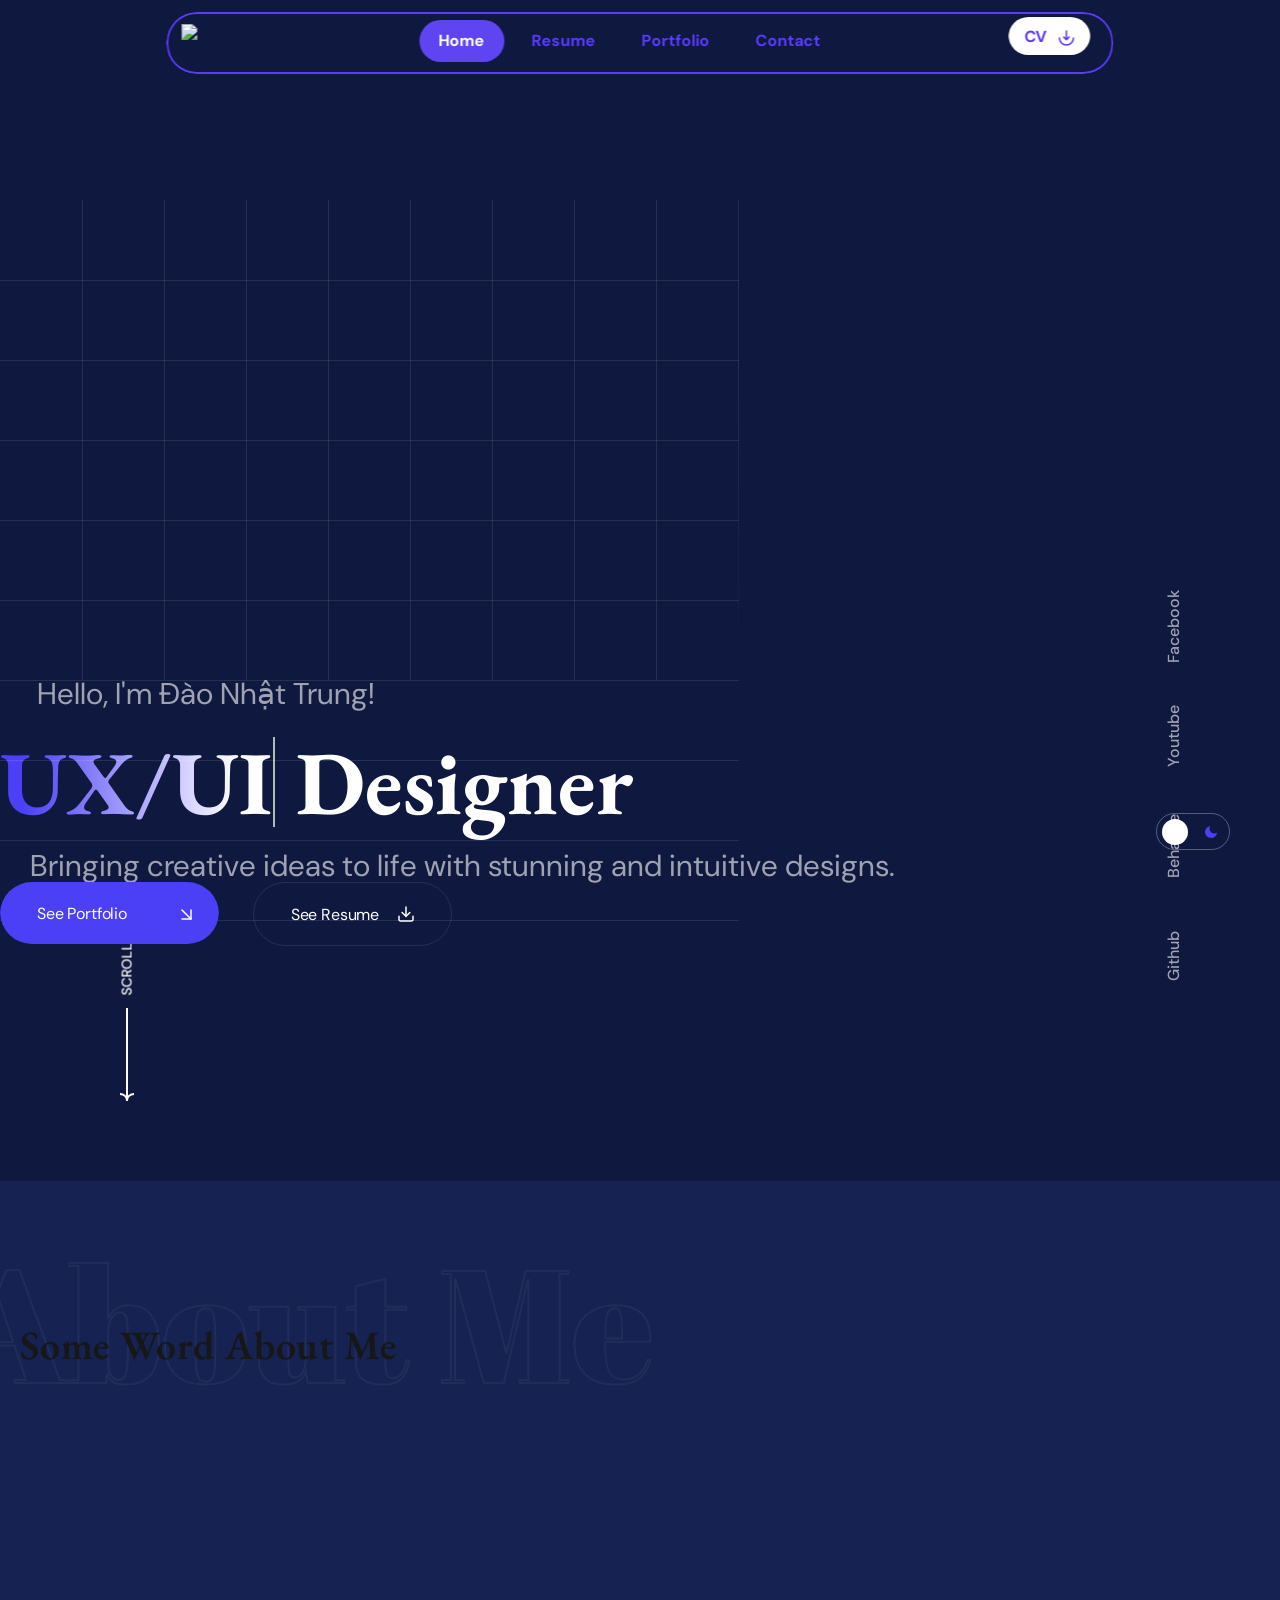
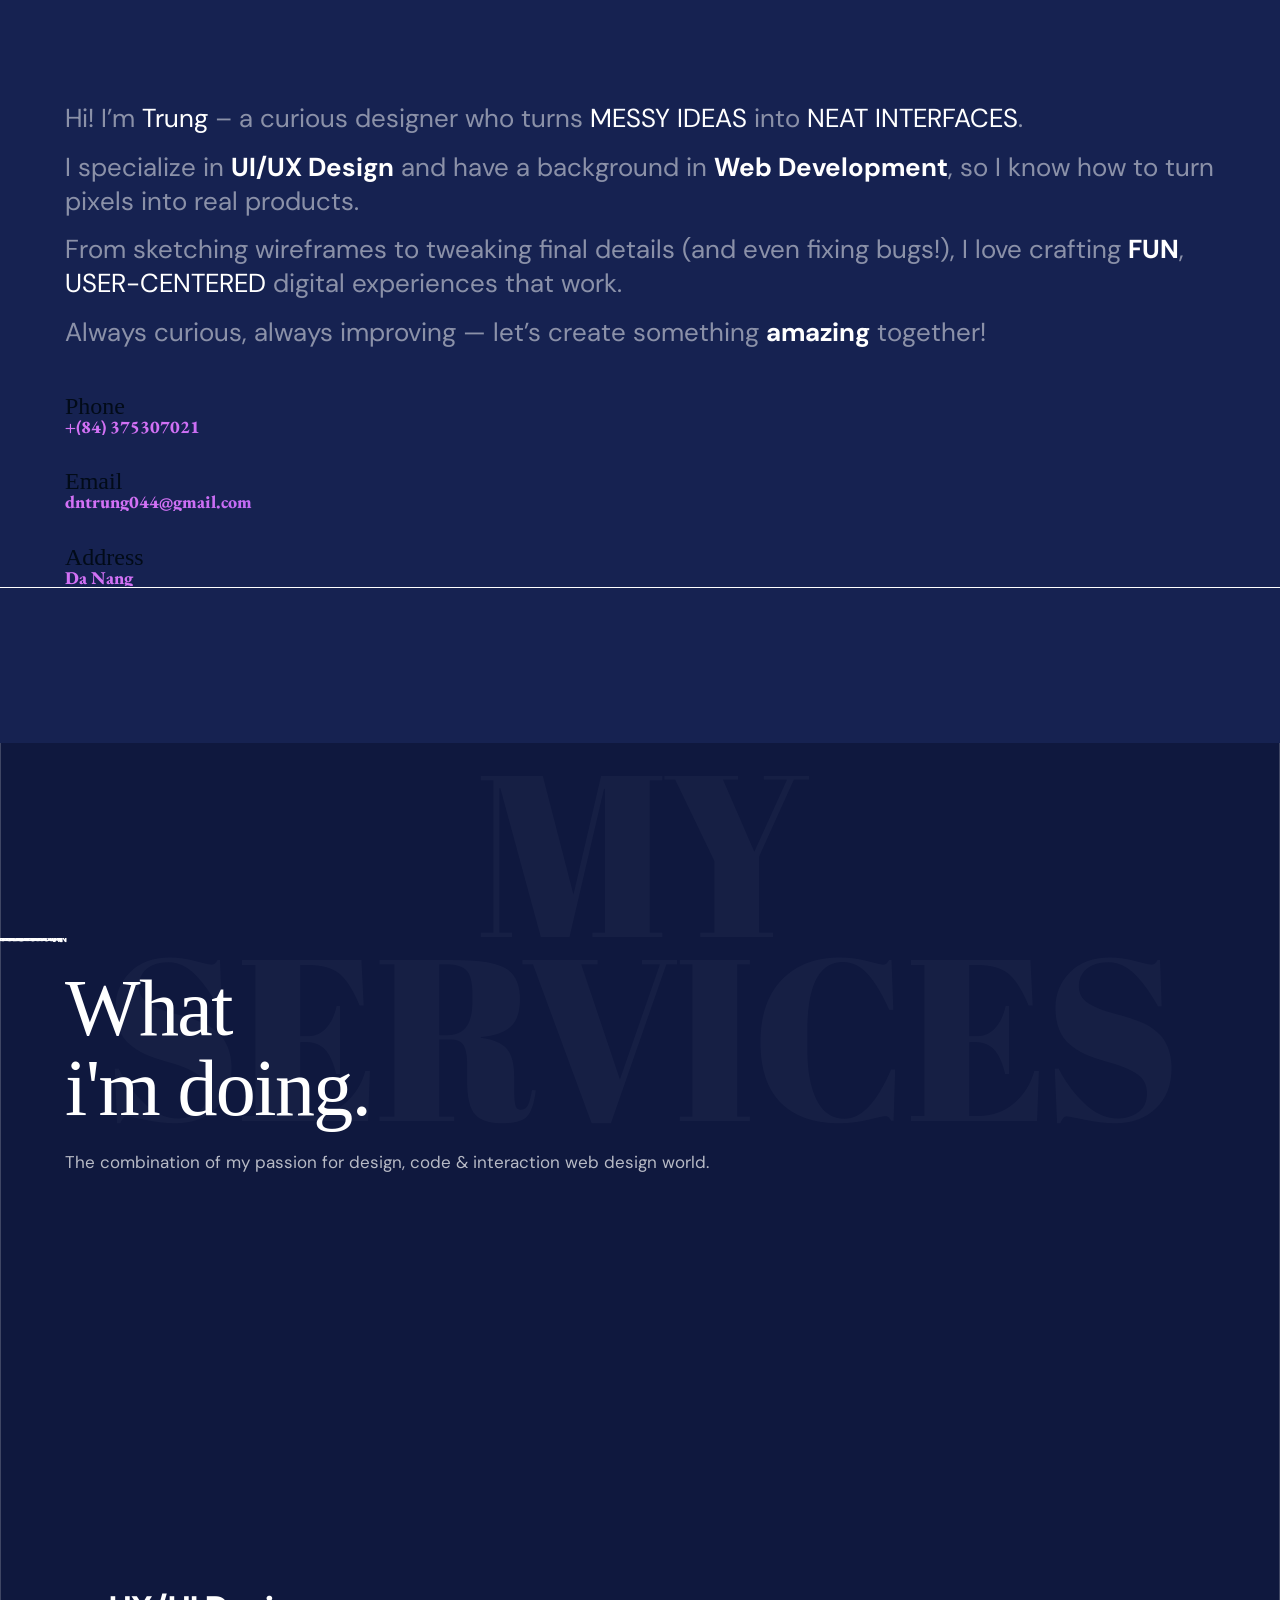
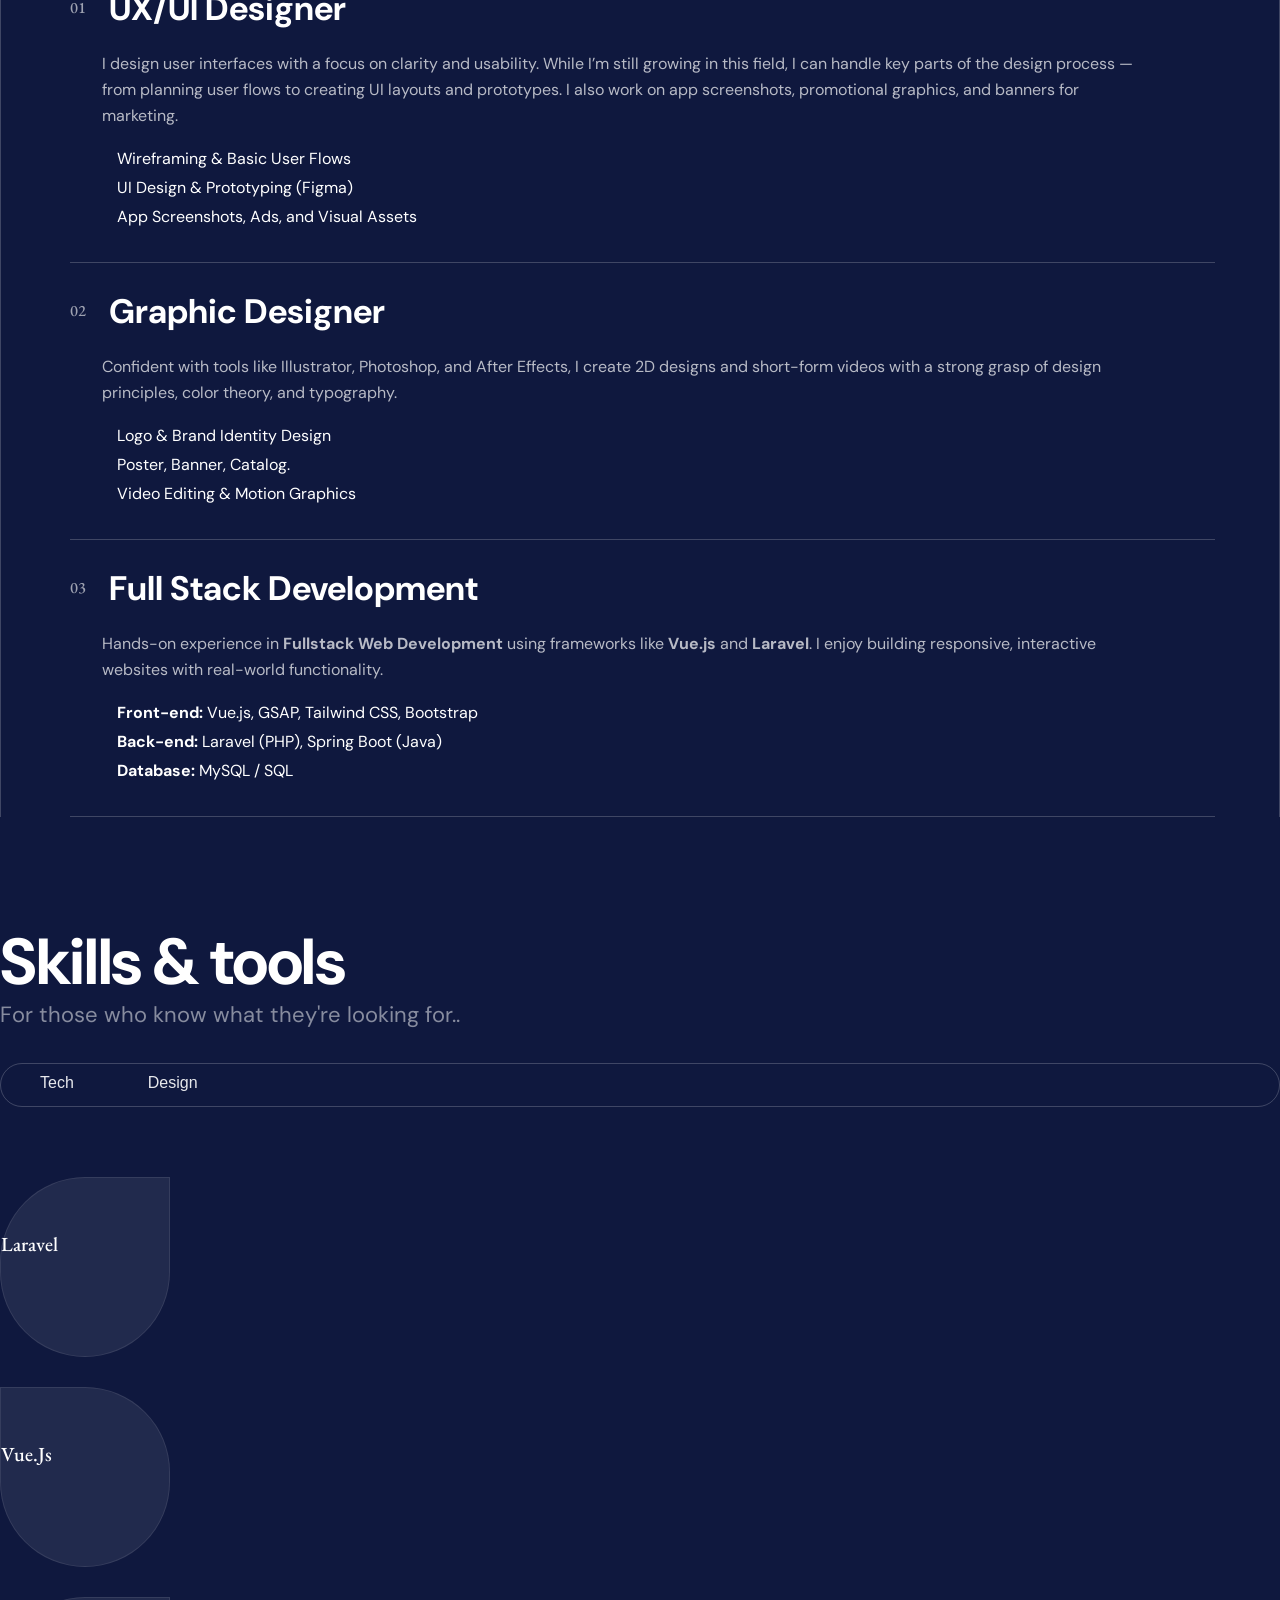
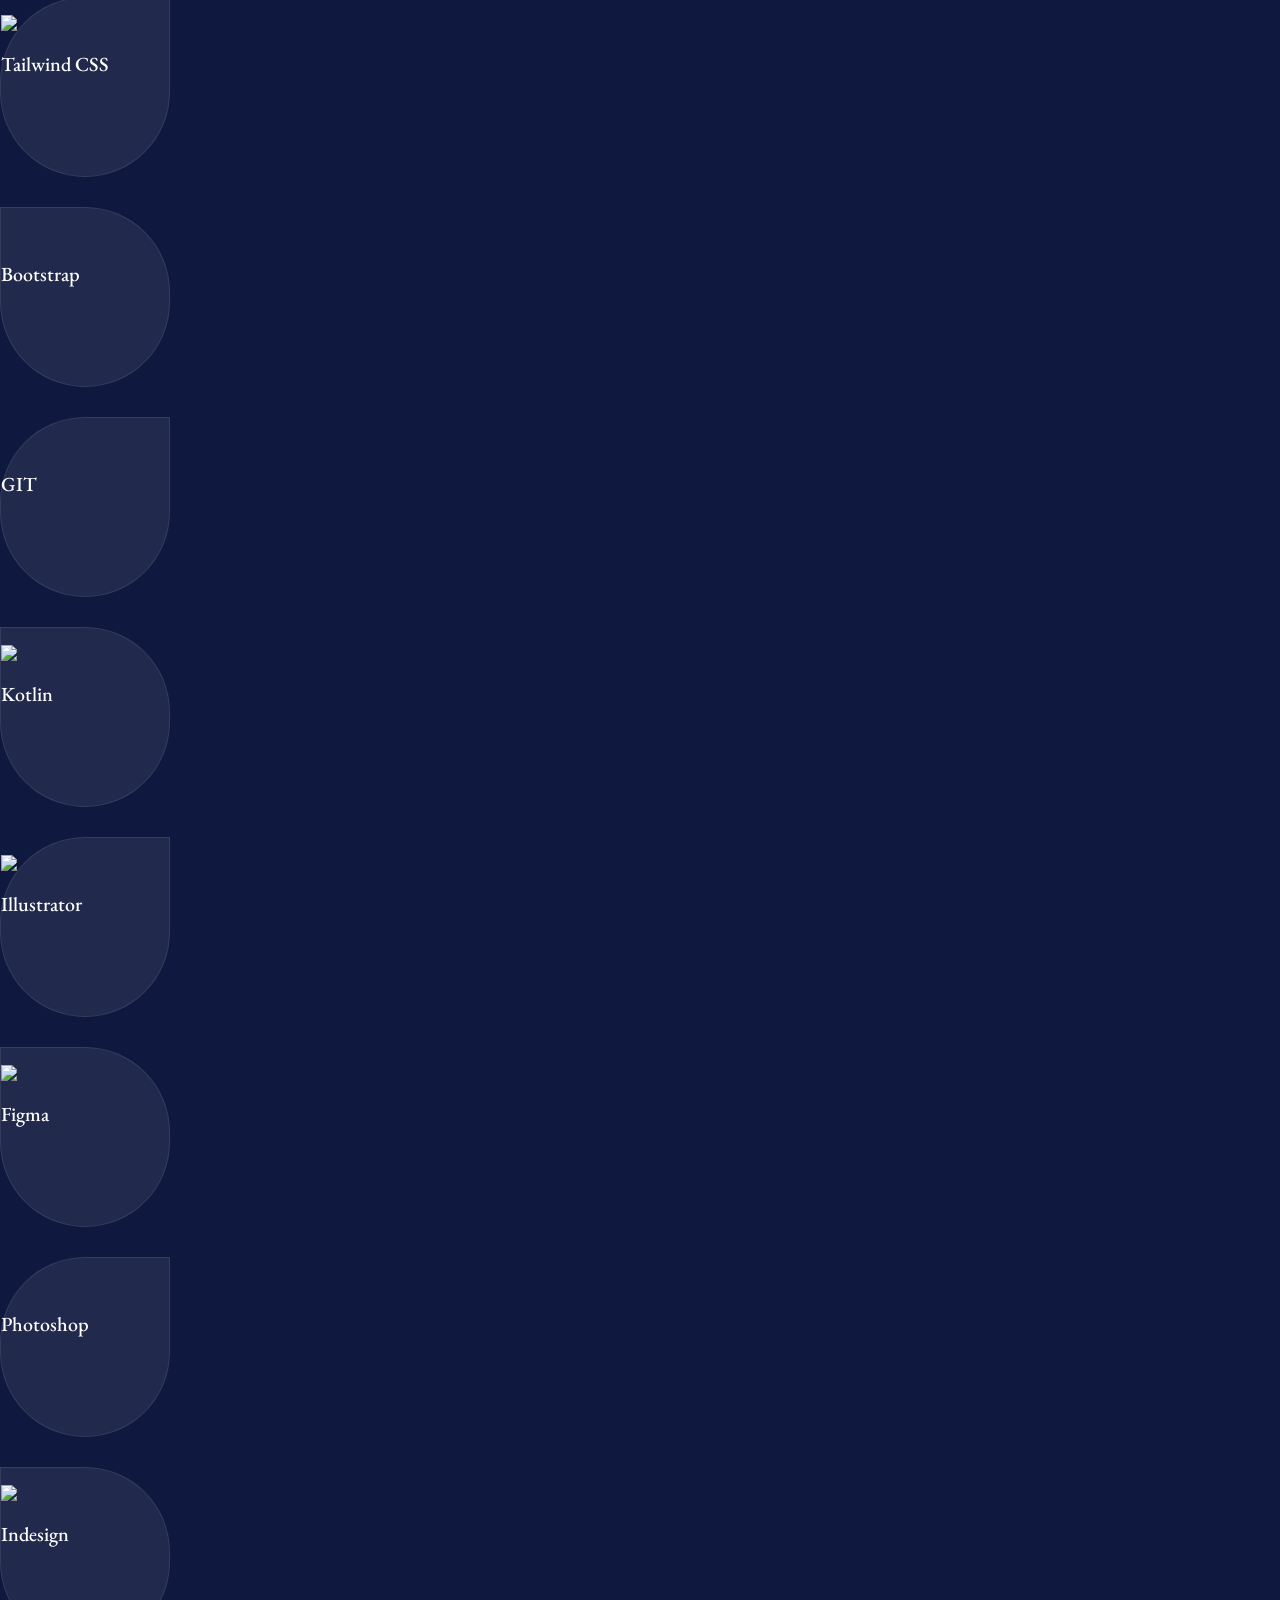
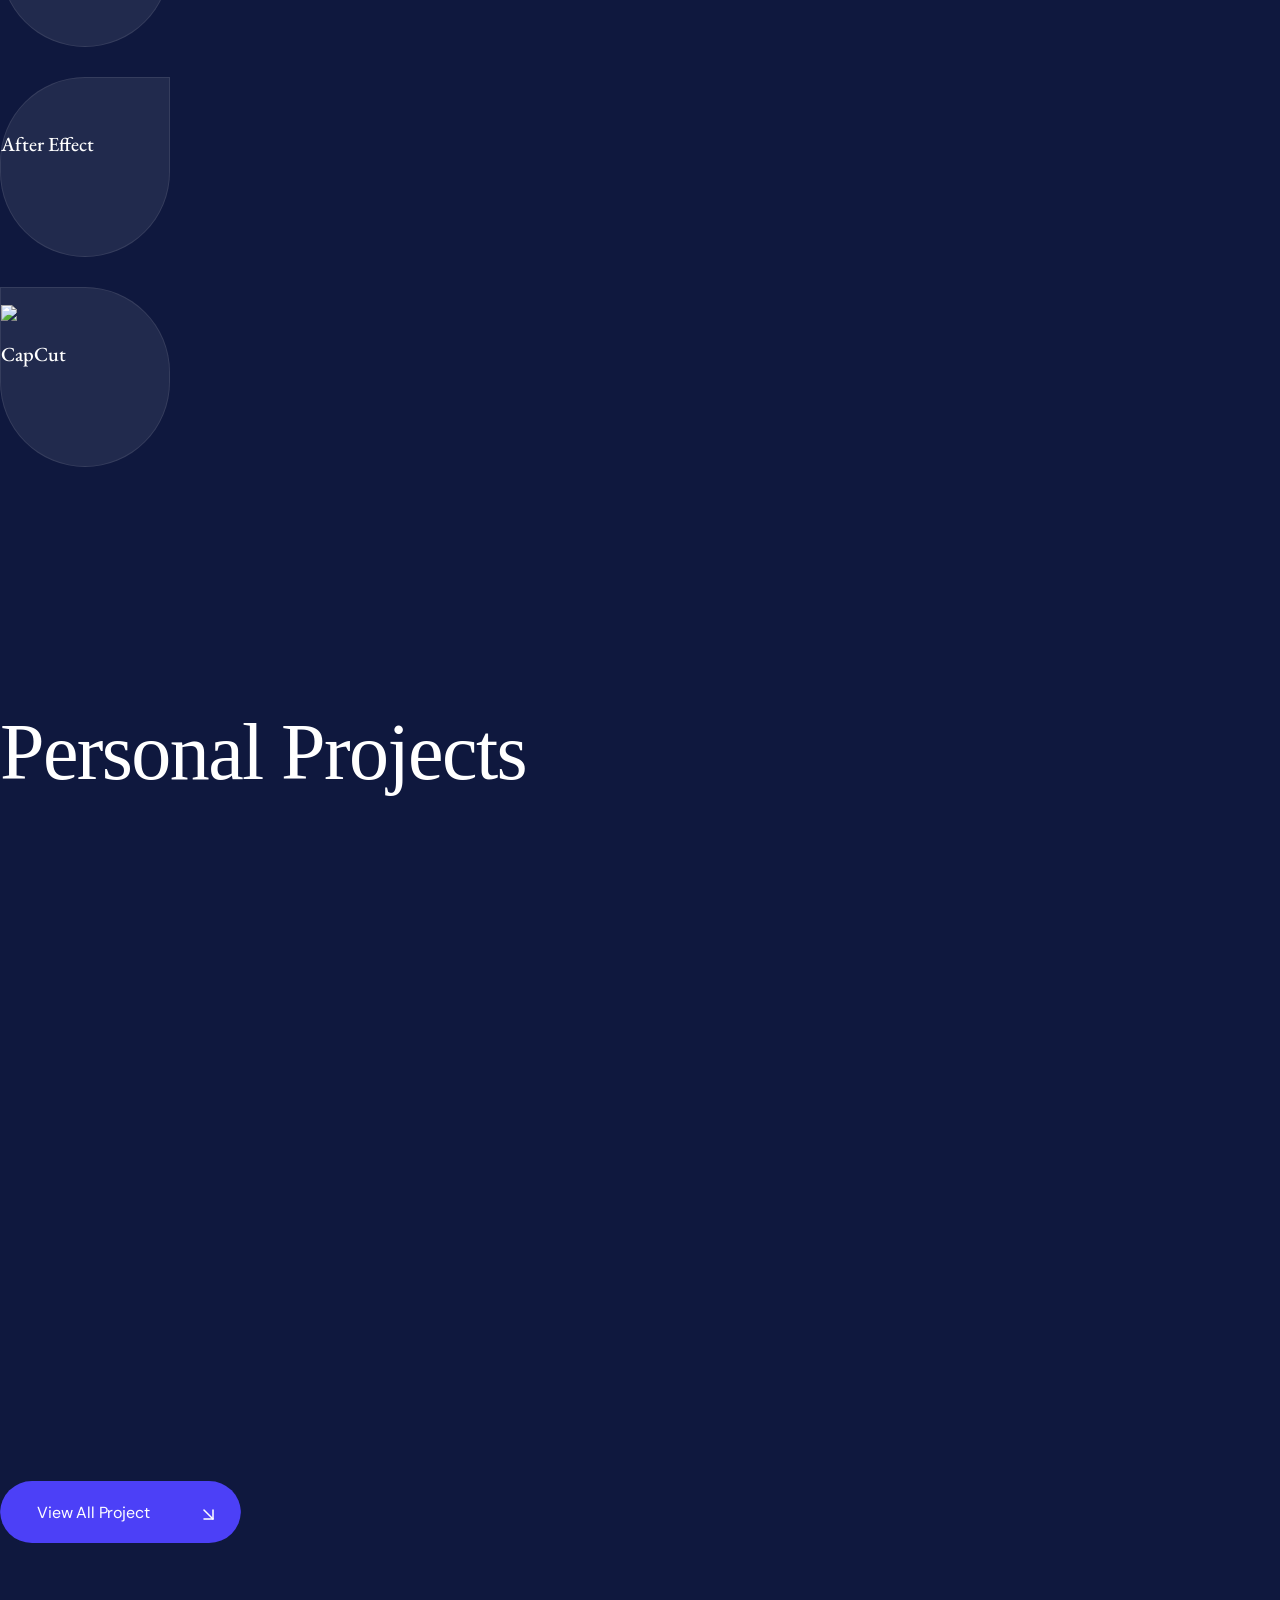
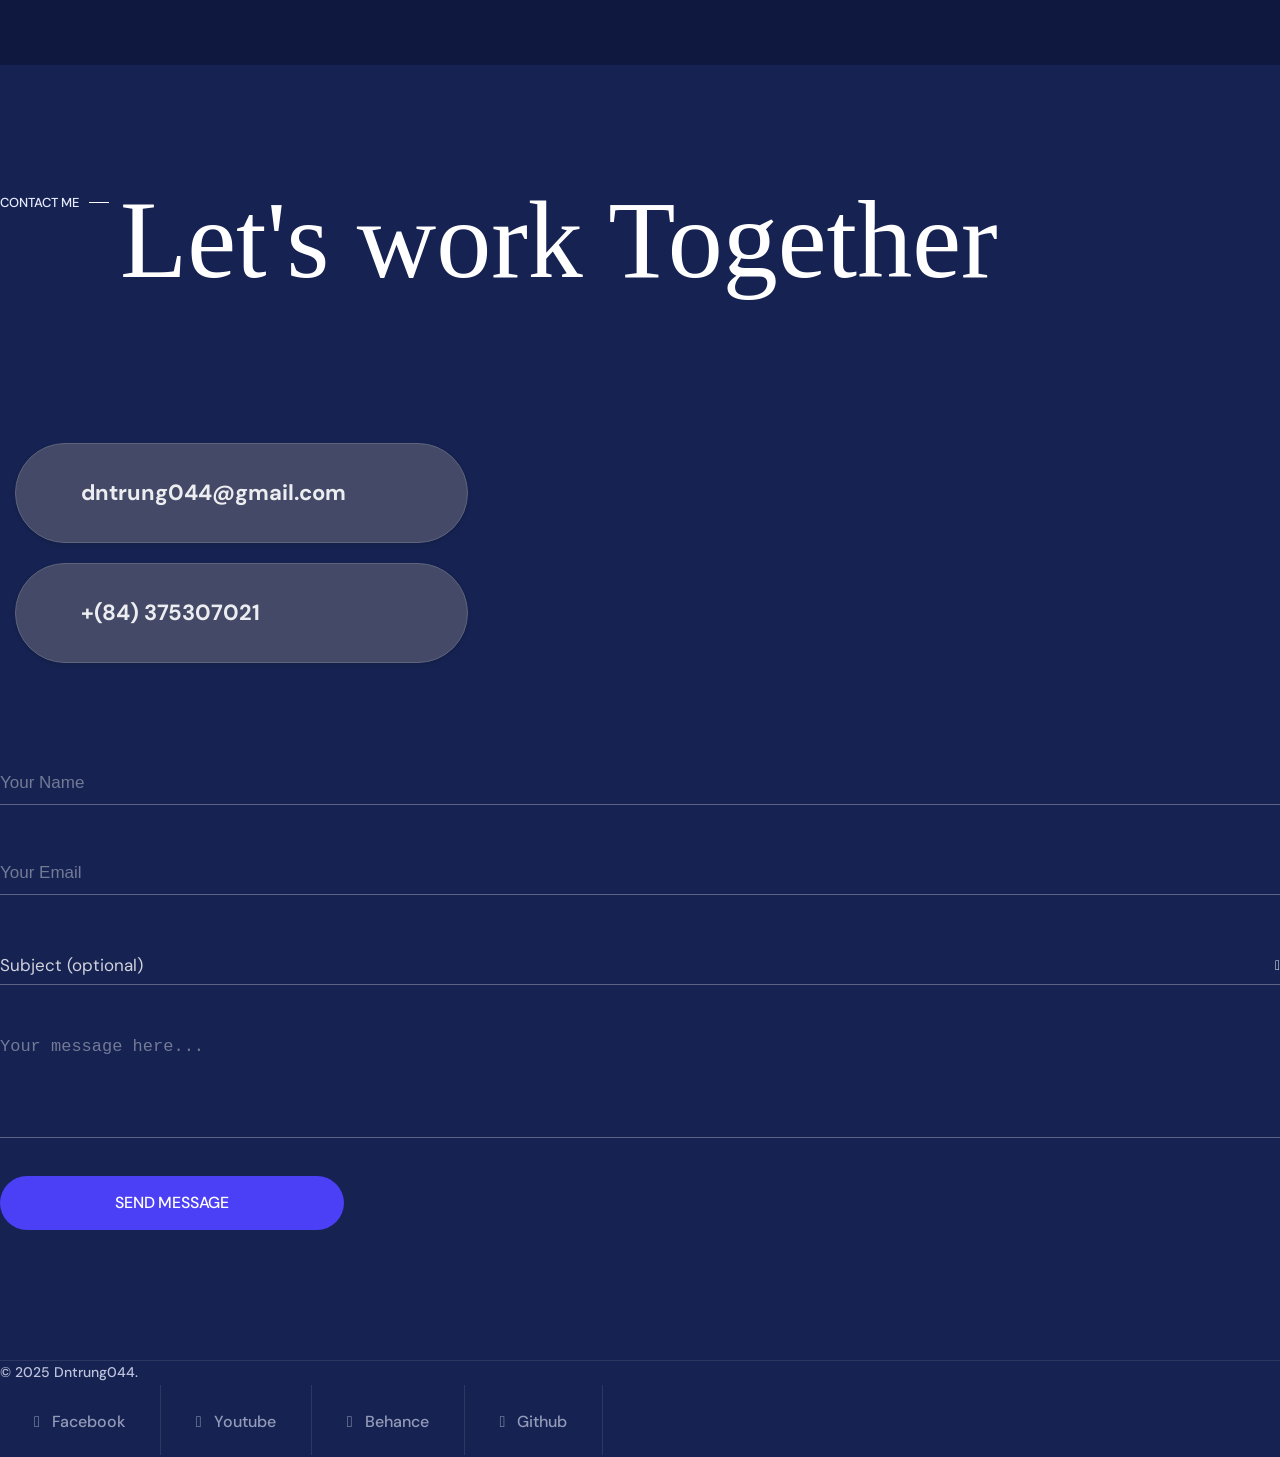
==== commit ac43ee80: "fix(ui-ux): resolve contact labels, typos, dead links and case study navigation" ====
--- a/index.html
+++ b/index.html
@@ -176,7 +176,7 @@
 
                <div class="tp-hero-3__social-wrap d-none d-lg-inline-flex">
                   <a href="https://www.facebook.com/dntrung0444" target="_blank">Facebook</a>
-                  <a href="https://www.youtube.com/dntrung044" target="_blank">Youtube</a>
+                  <a href="https://www.youtube.com/@dntrung044" target="_blank">Youtube</a>
                   <a href="https://www.behance.net/dntrung044" target="_blank">Behance</a>
                   <a href="https://github.com/dntrung044" target="_blank">Github</a>
                </div>
@@ -250,7 +250,7 @@
                </div>
             </section>
             <!-- about area -->
-            <div id="service"
+            <div id="about"
                class="tp-service-3__area services-panel-area tp-service-3__overlay-bg black-bg-2 pt-150 pb-125 z-index-1 cursor-style">
                <div class="tp-service-3__circle-img">
                   <span class="text-img">
@@ -314,9 +314,9 @@
                                        <div class="tp-about-fact-item">
                                           <!-- <img src="/assets/img/about/phone.png" alt="" style="height: 50px; color: aliceblue;"> -->
                                           <h4>
-                                             Email
+                                             Phone
                                           </h4>
-                                          <p>0375307021</p>
+                                          <p><a href="tel:0375307021">+(84) 375307021</a></p>
                                        </div>
                                     </div>
                                     <div class="col-md-4 col-sm-6 mb-30">
@@ -324,7 +324,7 @@
                                           <h4>
                                              Email
                                           </h4>
-                                          <p>dntrung044@gmail.com</p>
+                                          <p><a href="mailto:dntrung044@gmail.com">dntrung044@gmail.com</a></p>
                                        </div>
                                     </div>
                                     <div class="col-md-4 col-sm-6 mb-30">
--- a/assets/css/main.css
+++ b/assets/css/main.css
@@ -8,7 +8,7 @@
    ========================================================================== */
 
 /* --------------------------------------------------------------------------
-   1. Tokens (Fonts, Custom Properties, Design Tokens)
+   1. Tokens (Design System Foundations)
    -------------------------------------------------------------------------- */
 /* >>> BEGIN 1-tokens/_fonts.css >>> */
 /* ==========================================================================
@@ -16,19 +16,36 @@
    Google Fonts @import and Local Web Fonts (@font-face)
    ========================================================================== */
 
-@import url("https://fonts.googleapis.com/css2?family=Abril+Fatface&family=DM+Sans:wght@400;500;700&family=EB+Garamond:wght@400;500;600;700;800&family=Kufam:wght@400;500;600;700&family=Poppins:wght@300;400;500;600;700;800;900&family=Playfair+Display:wght@400;500;600;700;900&display=swap");
-
+@import url("https://fonts.googleapis.com/css2?family=Abril+Fatface&family=DM+Sans:wght@400;500;700&family=EB+Garamond:wght@400;500;600;700;800&display=swap");
+
+/* --------------------------------------------------------------------------
+   Didone Display Serif (Consolidated)
+   Binary audit confirms PP-Right-Didone-* and didone-* are bit-for-bit identical.
+   Both family identifiers ('Didone' and 'Didone right') map to the canonical
+   PP-Right-Didone assets for 100% backward compatibility and unified rendering.
+   -------------------------------------------------------------------------- */
+
+/* Light (Weight: 300) */
 @font-face {
   font-family: "Didone";
-  src: url("../../../fonts/didone-light.otf") format("woff");
+  src: url("../fonts/PP-Right-Didone-Light.otf") format("woff");
   font-weight: 300;
   font-style: normal;
   font-display: swap;
 }
 
 @font-face {
+  font-family: "Didone right";
+  src: url("../fonts/PP-Right-Didone-Light.otf") format("woff");
+  font-style: normal;
+  font-display: swap;
+  font-weight: 300;
+}
+
+/* Medium (Weight: 500) */
+@font-face {
   font-family: "Didone";
-  src: url("../../../fonts/didone-medium.otf") format("woff");
+  src: url("../fonts/PP-Right-Didone-Medium.otf") format("woff");
   font-weight: 500;
   font-style: normal;
   font-display: swap;
@@ -36,91 +53,210 @@
 
 @font-face {
   font-family: "Didone right";
-  src: url("../../../fonts/PP-Right-Didone-Medium.otf") format("woff");
+  src: url("../fonts/PP-Right-Didone-Medium.otf") format("woff");
   font-style: normal;
   font-display: swap;
   font-weight: 500;
 }
-
-@font-face {
-  font-family: "Didone right";
-  src: url("../../../fonts/PP-Right-Didone-Light.otf") format("woff");
-  font-style: normal;
-  font-display: swap;
-  font-weight: 300;
-}
 /* <<< END 1-tokens/_fonts.css <<< */
+/* >>> BEGIN 1-tokens/_typography.css >>> */
+/* ==========================================================================
+   1-tokens/_typography.css
+   Design System Semantic Typography Tokens & Proportional Type Scale
+   ========================================================================== */
+
+:root {
+  /* ------------------------------------------------------------------------
+     Semantic Font Families
+     ------------------------------------------------------------------------ */
+  --font-display: 'Didone right', 'Didone', serif;
+  --font-editorial: 'EB Garamond', serif;
+  --font-body: 'DM Sans', sans-serif;
+  --font-decorative: 'Abril Fatface', cursive;
+  --font-icon: "Font Awesome 6 Pro", "Font Awesome 6 Brands";
+
+  /* ------------------------------------------------------------------------
+     Type Scale Reference
+     ------------------------------------------------------------------------ */
+  --font-size-display: 133px;
+  --font-size-h1: 80px;
+  --font-size-h2: 40px;
+  --font-size-h3: 30px;
+  --font-size-h4: 24px;
+  --font-size-body-lg: 18px;
+  --font-size-body: 16px;
+  --font-size-body-sm: 14px;
+  --font-size-caption: 12px;
+
+  /* ------------------------------------------------------------------------
+     Font Weights
+     ------------------------------------------------------------------------ */
+  --font-weight-light: 300;
+  --font-weight-regular: 400;
+  --font-weight-medium: 500;
+  --font-weight-semibold: 600;
+  --font-weight-bold: 700;
+  --font-weight-heavy: 800;
+
+  /* ------------------------------------------------------------------------
+     Line Heights
+     ------------------------------------------------------------------------ */
+  --line-height-reset: 1;
+  --line-height-tight: 1.05;
+  --line-height-heading: 1.2;
+  --line-height-body: 1.6;
+  --line-height-loose: 1.8;
+}
+/* <<< END 1-tokens/_typography.css <<< */
+/* >>> BEGIN 1-tokens/_colors.css >>> */
+/* ==========================================================================
+   1-tokens/_colors.css
+   Design System Semantic Color Tokens
+   ========================================================================== */
+
+:root {
+  /* ------------------------------------------------------------------------
+     Color Primitives (Base Palette)
+     ------------------------------------------------------------------------ */
+  --primitive-white: #ffffff;
+  --primitive-offwhite: #F0F0F6;
+  --primitive-black-deep: #020B18;
+  --primitive-black-surface: #171718;
+  --primitive-black-navy: #0F183E;
+  --primitive-black-subtle: #162251;
+  --primitive-indigo-electric: #4C40F7;
+  --primitive-indigo-hover: #3B2FE0;
+  --primitive-violet-glow: #5a3bff;
+
+  /* ------------------------------------------------------------------------
+     Semantic Color Tokens (Default / Dark Mode Canvas)
+     ------------------------------------------------------------------------ */
+  --color-canvas: var(--primitive-black-deep);
+  --color-surface: var(--primitive-black-surface);
+  --color-surface-elevated: var(--primitive-black-navy);
+  --color-surface-subtle: var(--primitive-black-subtle);
+  --color-surface-card: var(--primitive-black-surface);
+
+  --color-text-primary: var(--primitive-white);
+  --color-text-secondary: #55585B;
+  --color-text-muted: #767A7D;
+  --color-text-inverse: var(--primitive-black-deep);
+
+  --color-accent: var(--primitive-indigo-electric);
+  --color-accent-hover: var(--primitive-indigo-hover);
+  --color-accent-active: var(--primitive-violet-glow);
+  --color-accent-glow: var(--primitive-violet-glow);
+
+  --color-border: rgba(255, 255, 255, 0.25);
+  --color-border-subtle: rgba(255, 255, 255, 0.12);
+}
+/* <<< END 1-tokens/_colors.css <<< */
+/* >>> BEGIN 1-tokens/_spacing.css >>> */
+/* ==========================================================================
+   1-tokens/_spacing.css
+   Design System Spacing Scale (4px / 8px Geometric Grid)
+   ========================================================================== */
+
+:root {
+  --space-1: 0.25rem;   /* 4px */
+  --space-2: 0.5rem;    /* 8px */
+  --space-3: 0.75rem;   /* 12px */
+  --space-4: 1rem;      /* 16px */
+  --space-5: 1.25rem;   /* 20px */
+  --space-6: 1.5rem;    /* 24px */
+  --space-7: 1.875rem;  /* 30px */
+  --space-8: 2.5rem;    /* 40px */
+  --space-9: 3.125rem;  /* 50px */
+  --space-10: 4.375rem; /* 70px */
+  --space-11: 5rem;     /* 80px */
+  --space-12: 6.25rem;  /* 100px */
+  --space-13: 7.5rem;   /* 120px */
+  --space-14: 9.375rem; /* 150px */
+}
+/* <<< END 1-tokens/_spacing.css <<< */
+/* >>> BEGIN 1-tokens/_foundations.css >>> */
+/* ==========================================================================
+   1-tokens/_foundations.css
+   Design System Foundation Tokens: Radius, Containers, Transitions & Motion
+   ========================================================================== */
+
+:root {
+  /* ------------------------------------------------------------------------
+     Border Radius Tokens
+     ------------------------------------------------------------------------ */
+  --radius-none: 0px;
+  --radius-sm: 4px;
+  --radius-md: 8px;
+  --radius-lg: 16px;
+  --radius-pill: 100px;
+  --radius-circle: 50%;
+
+  /* ------------------------------------------------------------------------
+     Container Max-Widths
+     ------------------------------------------------------------------------ */
+  --container-narrow: 840px;
+  --container-default: 1200px;
+  --container-wide: 1325px;
+
+  /* ------------------------------------------------------------------------
+     Motion: Durations & Easing Curves
+     ------------------------------------------------------------------------ */
+  --duration-fast: 150ms;
+  --duration-normal: 300ms;
+  --duration-slow: 500ms;
+  --duration-ambient: 12000ms;
+
+  --ease-standard: cubic-bezier(0.4, 0, 0.2, 1);
+  --ease-out: cubic-bezier(0, 0, 0.2, 1);
+  --ease-spring: cubic-bezier(0.34, 1.56, 0.64, 1);
+
+  --transition-fast: var(--duration-fast) var(--ease-standard);
+  --transition-base: var(--duration-normal) var(--ease-standard);
+  --transition-slow: var(--duration-slow) var(--ease-standard);
+}
+/* <<< END 1-tokens/_foundations.css <<< */
 /* >>> BEGIN 1-tokens/_variables.css >>> */
 /* ==========================================================================
    1-tokens/_variables.css
-   Confirmed Active CSS Custom Properties (:root)
+   Legacy Variable Bridges to Design System Semantic Tokens
+   Guarantees 100% backward compatibility for all existing components.
    ========================================================================== */
 
 :root {
   /* ------------------------------------------------------------------------
-     Typography Tokens
+     Typography Token Bridges
      ------------------------------------------------------------------------ */
-  --tp-ff-body: 'DM Sans', sans-serif;
-  --tp-ff-heading: 'Didone', sans-serif;
-  --tp-ff-p: 'DM Sans', sans-serif;
-  --tp-ff-dmsans: 'DM Sans', sans-serif;
-  --tp-ff-didone: 'Didone', sans-serif;
-  --tp-ff-didoneright: 'Didone right', serif;
-  --tp-ff-garamond: 'EB Garamond', serif;
-  --tp-ff-kufam: 'Kufam', sans-serif;
-  --tp-ff-abril: 'Abril Fatface', cursive;
-  --tp-ff-poppins: 'Poppins', sans-serif;
-  --tp-ff-playfair: 'Playfair Display', sans-serif;
-  --tp-ff-fontawesome: "Font Awesome 6 Pro";
+  --tp-ff-body: var(--font-body);
+  --tp-ff-heading: var(--font-display);
+  --tp-ff-p: var(--font-body);
+  --tp-ff-dmsans: var(--font-body);
+  --tp-ff-didone: var(--font-display);
+  --tp-ff-didoneright: var(--font-display);
+  --tp-ff-garamond: var(--font-editorial);
+  --tp-ff-abril: var(--font-decorative);
+  --tp-ff-fontawesome: var(--font-icon);
 
   /* ------------------------------------------------------------------------
-     Color Tokens — Common Monochrome Palette
+     Color Token Bridges
      ------------------------------------------------------------------------ */
   --tp-common-white: #ffffff;
-  --tp-common-white-2: #E4E6DC;
   --tp-common-white-3: #F0F0F6;
-  --tp-common-black: #020B18;
-  --tp-common-black-5: #171718;
-  --tp-common-black-5-active: #5a3bff;
+  --tp-common-black: var(--color-canvas);
+  --tp-common-black-5: var(--color-surface);
+  --tp-common-black-5-active: var(--color-accent-active);
   --tp-common-black-6: #192553;
-  --tp-common-black-7: #121314;
-  --tp-common-black-8: #2E2E2E;
-
-  /* ------------------------------------------------------------------------
-     Color Tokens — Dark Background Surfaces
-     ------------------------------------------------------------------------ */
-  --tp-dark-black: #020B18;
-  --tp-dark-black-2: #000F4A;
-  --tp-dark-black-3: #162251;
-  --tp-dark-black-4: #0F183E;
-  --tp-dark-black-5: #213617;
-
-  /* ------------------------------------------------------------------------
-     Color Tokens — Brand & Accents
-     ------------------------------------------------------------------------ */
-  --tp-theme-primary: #4C40F7;
-  --tp-theme-secondary: #1A2813;
-  --tp-blue-2: #4C40F7;
-  --tp-pink-2: #FF5746;
-  --tp-cream-1: #B7AB98;
-  --tp-cream-2: #CFC292;
-  --tp-green-2: #BCE70C;
-  --tp-coffe-1: #653624;
-  --tp-coffe-2: #552411;
-
-  /* ------------------------------------------------------------------------
-     Color Tokens — Text & Headings
-     ------------------------------------------------------------------------ */
-  --tp-headingDark-primary: #020B18;
-  --tp-text-body: #55585B;
-  --tp-text-1: #767A7D;
-
-  /* ------------------------------------------------------------------------
-     Color Tokens — Greys & Surfaces
-     ------------------------------------------------------------------------ */
-  --tp-grey-1: #F6F7F9;
-  --tp-grey-3: #F6F9FF;
-  --tp-footer-grey-1: #F4F7F9;
+
+  /* Dark Background Surfaces */
+  --tp-dark-black-3: var(--color-surface-subtle);
+  --tp-dark-black-4: var(--color-surface-elevated);
+
+  /* Brand & Accents */
+  --tp-theme-primary: var(--color-accent);
+
+  /* Text & Headings */
+  --tp-headingDark-primary: var(--color-text-inverse);
+  --tp-text-body: var(--color-text-secondary);
+  --tp-text-1: var(--color-text-muted);
 }
 /* <<< END 1-tokens/_variables.css <<< */
 
@@ -1771,7 +1907,7 @@
   top: 0;
   width: 100%;
   height: 100%;
-  background-color: var(--tp-blue-2);
+  background-color: var(--tp-theme-primary);
   z-index: -1;
   border-radius: 100px;
 }
@@ -2078,53 +2214,6 @@
   .preloader__title {
     font-size: 70px;
   }
-}
-
-.preloader__title-2 {
-  font-size: 170px;
-  line-height: 1;
-  font-weight: 700;
-  text-transform: uppercase;
-  position: relative;
-  color: var(--tp-grey-1);
-}
-
-.preloader__title-2::before {
-  position: absolute;
-  content: attr(data-text-preloader);
-  top: 22px;
-  left: 0;
-  color: var(--tp-common-black);
-  opacity: 0;
-  -webkit-transform: rotateY(-90deg);
-  transform: rotateY(-90deg);
-  -webkit-animation: letters-loading 3s infinite;
-  animation: letters-loading 3s infinite;
-}
-
-.preloader__title-2:nth-child(2)::before {
-  -webkit-animation-delay: 0.2s;
-  animation-delay: 0.2s;
-}
-
-.preloader__title-2:nth-child(3)::before {
-  -webkit-animation-delay: 0.4s;
-  animation-delay: 0.4s;
-}
-
-.preloader__title-2:nth-child(4)::before {
-  -webkit-animation-delay: 0.6s;
-  animation-delay: 0.6s;
-}
-
-.preloader__title-2:nth-child(5)::before {
-  -webkit-animation-delay: 0.8s;
-  animation-delay: 0.8s;
-}
-
-.preloader__title-2:nth-child(6)::before {
-  -webkit-animation-delay: 1s;
-  animation-delay: 1s;
 }
 
 .preloader__loading {
@@ -2597,17 +2686,6 @@
 /* --------------------------------------------------------------------------
    2. Contact Section 2 Form Controls & Fieldsets
    -------------------------------------------------------------------------- */
-.tp-contact-2__title {
-  font-weight: 600;
-  font-size: 34px;
-  line-height: 1;
-  letter-spacing: -0.03em;
-  text-transform: uppercase;
-  color: var(--tp-common-white);
-  font-family: var(--tp-ff-kufam);
-  margin-bottom: 50px;
-}
-
 @media only screen and (min-width: 1200px) and (max-width: 1399px) {
   .tp-contact-2__top-info {
     margin-bottom: 80px;
@@ -2861,7 +2939,7 @@
 }
 
 .tp-contact-2__select .nice-select .option:hover {
-  color: var(--tp-pink-2);
+  color: var(--tp-theme-primary);
 }
 
 .tp-contact-2__select .nice-select span.current {
@@ -3002,6 +3080,7 @@
    ========================================================================== */
 
 .tp-section-subtitle {
+  font-family: var(--tp-ff-garamond);
   font-weight: 600;
   font-size: 40px;
   line-height: 28px;
@@ -3095,6 +3174,7 @@
 }
 
 .tp-section-subtitle-bg {
+  font-family: var(--tp-ff-abril);
   position: absolute;
   top: -124px;
   left: -108px;
@@ -3124,6 +3204,7 @@
 }
 
 .tp-section-title {
+  font-family: var(--tp-ff-dmsans);
   font-size: 70px;
   letter-spacing: -0.02em;
   color: var(--tp-common-white);
@@ -3424,6 +3505,7 @@
 /*  7.7 Hero css
 /*----------------------------------------*/
 .tp-hero-title {
+  font-family: var(--tp-ff-garamond);
   font-size: 133px;
   color: var(--tp-common-white);
   font-weight: 700;
@@ -3452,6 +3534,7 @@
 
 .tp-hero-title span,
 .tp-hero-title span b {
+  font-family: var(--tp-ff-garamond);
   background-image: -webkit-linear-gradient(90.68deg, #4C40F7 8.59%, #4C40F7 8.59%, #FFFFFF 86.19%);
   background-image: -moz-linear-gradient(90.68deg, #4C40F7 8.59%, #4C40F7 8.59%, #FFFFFF 86.19%);
   background-image: -ms-linear-gradient(90.68deg, #4C40F7 8.59%, #4C40F7 8.59%, #FFFFFF 86.19%);
@@ -4187,7 +4270,7 @@
 }
 
 html[tp-theme=tp-theme-light] .tp-hero-3__social-wrap a:hover {
-  color: var(--tp-blue-2);
+  color: var(--tp-theme-primary);
 }
 /* <<< END 4-homepage/_hero.css <<< */
 /* >>> BEGIN 4-homepage/_services.css >>> */
@@ -4313,6 +4396,7 @@
 
 .tp-services-bottom-text p,
 .tp-services-top-text p {
+  font-family: var(--tp-ff-abril);
   text-align: center;
   font-weight: 400;
   font-size: 180px;
@@ -5133,6 +5217,7 @@
 }
 
 .tp-about-fact-item p {
+  font-family: var(--tp-ff-garamond);
   font-weight: 800;
   font-size: 18px;
   line-height: 0.93;
@@ -5246,6 +5331,7 @@
 }
 
 .tp-skill-title {
+  font-family: var(--tp-ff-garamond);
   font-size: 20px;
   font-weight: 500;
   color: var(--tp-common-white);
@@ -5500,6 +5586,7 @@
   margin-right: 12px;
   transition: 0.3s;
   margin-bottom: 15px;
+  cursor: pointer;
 }
 
 @media only screen and (min-width: 992px) and (max-width: 1199px) {
@@ -6555,14 +6642,6 @@
   color: var(--tp-common-white);
 }
 
-.porfolio-details__navigation-bar.porfolio-details__navigation-bar-2 span svg .path-1 {
-  color: var(--tp-cream-2);
-}
-
-.porfolio-details__navigation-bar.porfolio-details__navigation-bar-2 span svg .path-2 {
-  color: var(--tp-cream-2);
-}
-
 /* --------------------------------------------------------------------------
    4. Case Navigation Light Theme Overrides
    -------------------------------------------------------------------------- */
@@ -6734,11 +6813,30 @@
    ========================================================================== */
 
 /* --------------------------------------------------------------------------
+   Semantic Color Token Remapping (Light Mode)
+   -------------------------------------------------------------------------- */
+html[tp-theme="tp-theme-light"] {
+  --color-canvas: #F6F9FF;
+  --color-surface: #ffffff;
+  --color-surface-elevated: #F0F0F6;
+  --color-surface-subtle: #E8EDF5;
+  --color-surface-card: #ffffff;
+
+  --color-text-primary: #020B18;
+  --color-text-secondary: #55585B;
+  --color-text-muted: #767A7D;
+  --color-text-inverse: #ffffff;
+
+  --color-border: rgba(2, 11, 24, 0.25);
+  --color-border-subtle: rgba(2, 11, 24, 0.1);
+}
+
+/* --------------------------------------------------------------------------
    Global Light Theme Root Surface & Smooth Wrapper Baseline
    -------------------------------------------------------------------------- */
 html[tp-theme="tp-theme-light"] body,
 html[tp-theme="tp-theme-light"] #smooth-wrapper {
-  background-color: #F6F9FF;
+  background-color: var(--color-canvas);
 }
 
 /* --------------------------------------------------------------------------
@@ -6748,5 +6846,3 @@
   background-color: var(--tp-common-black-5);
 }
 /* <<< END 8-themes/_theme-light.css <<< */
-
-
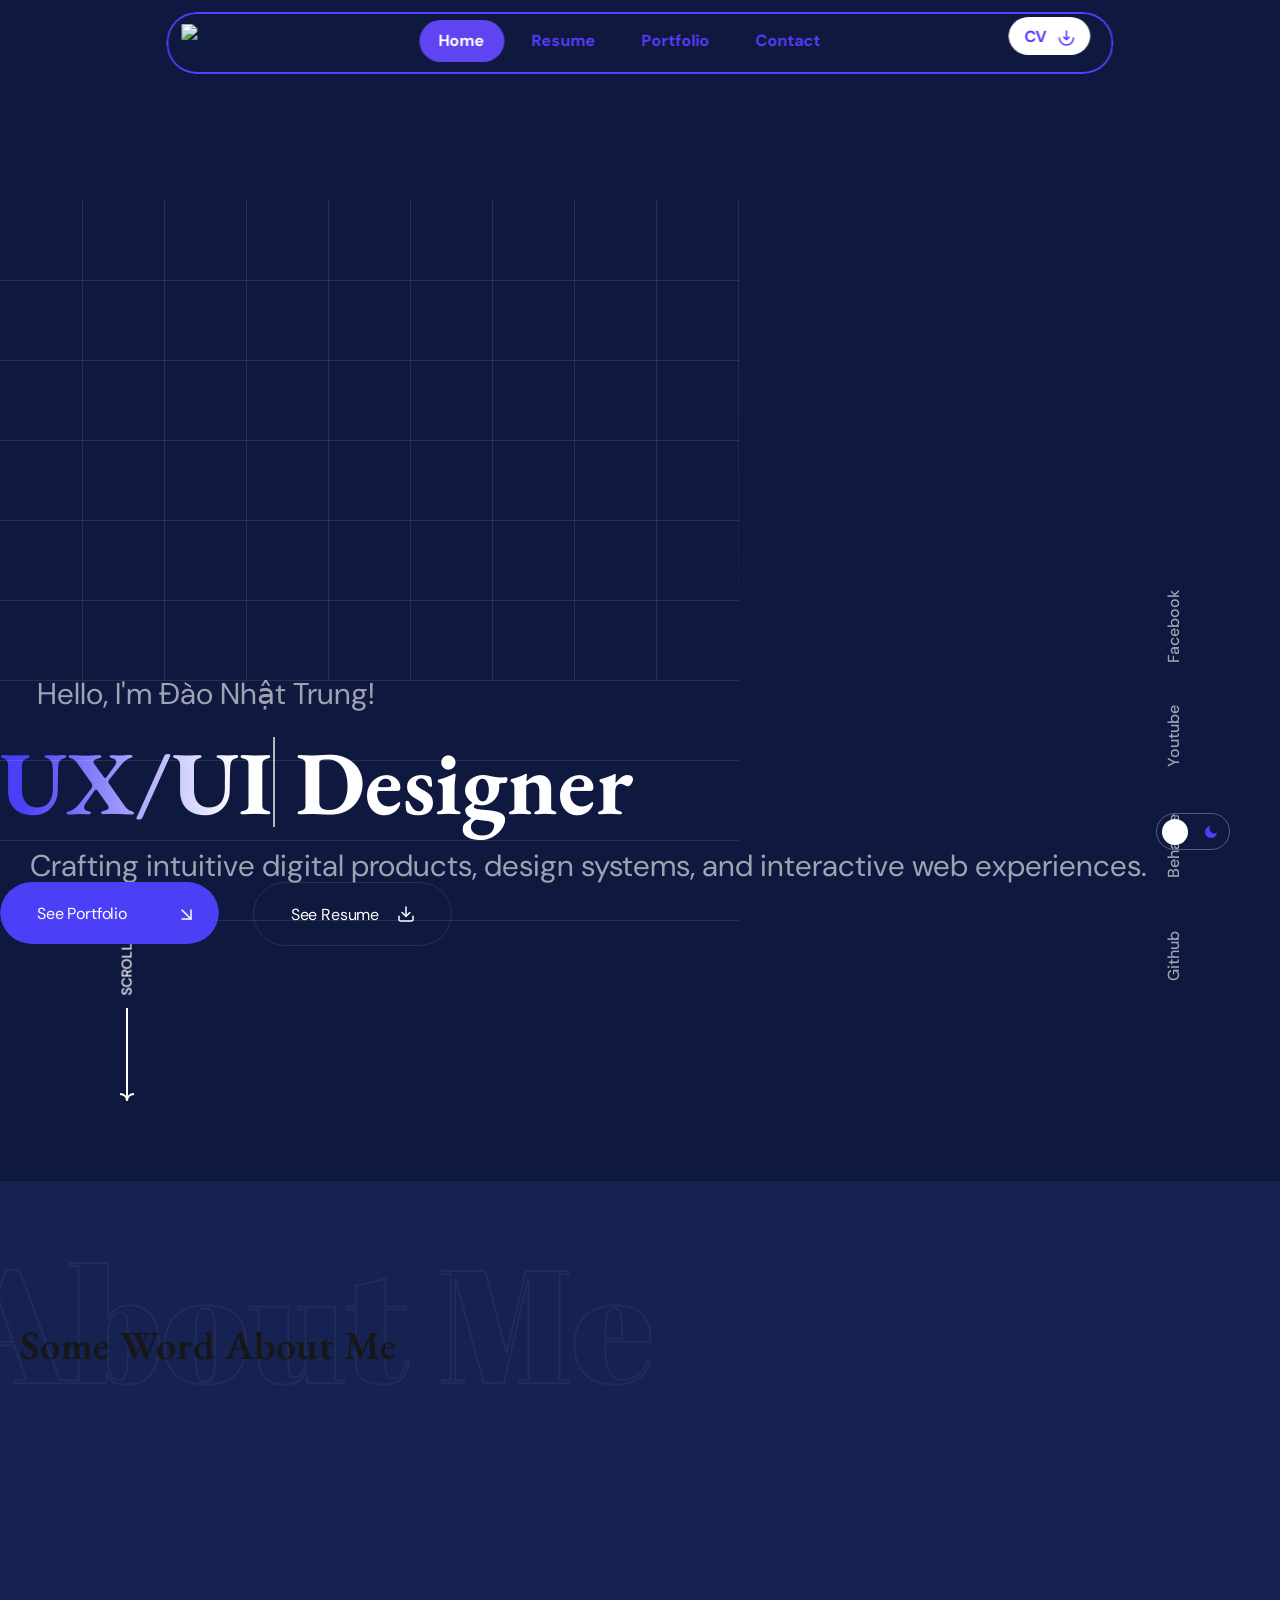
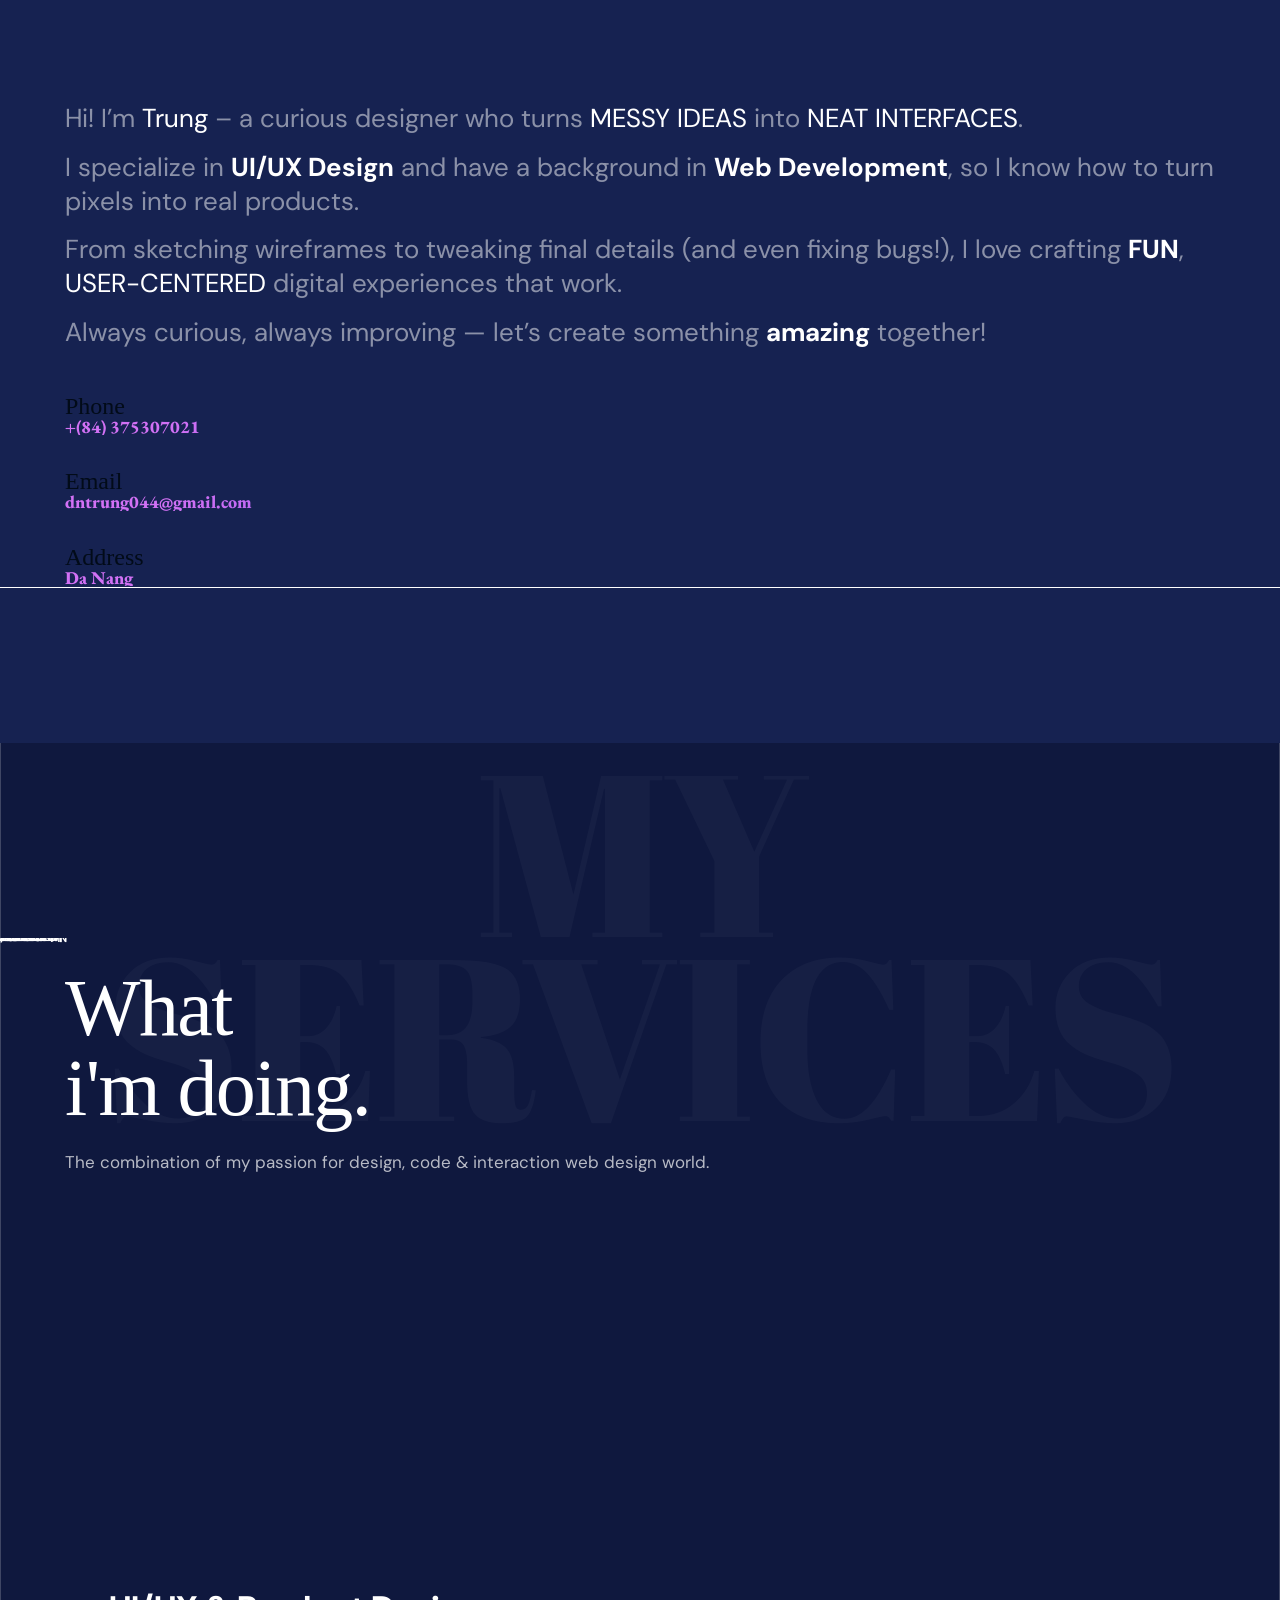
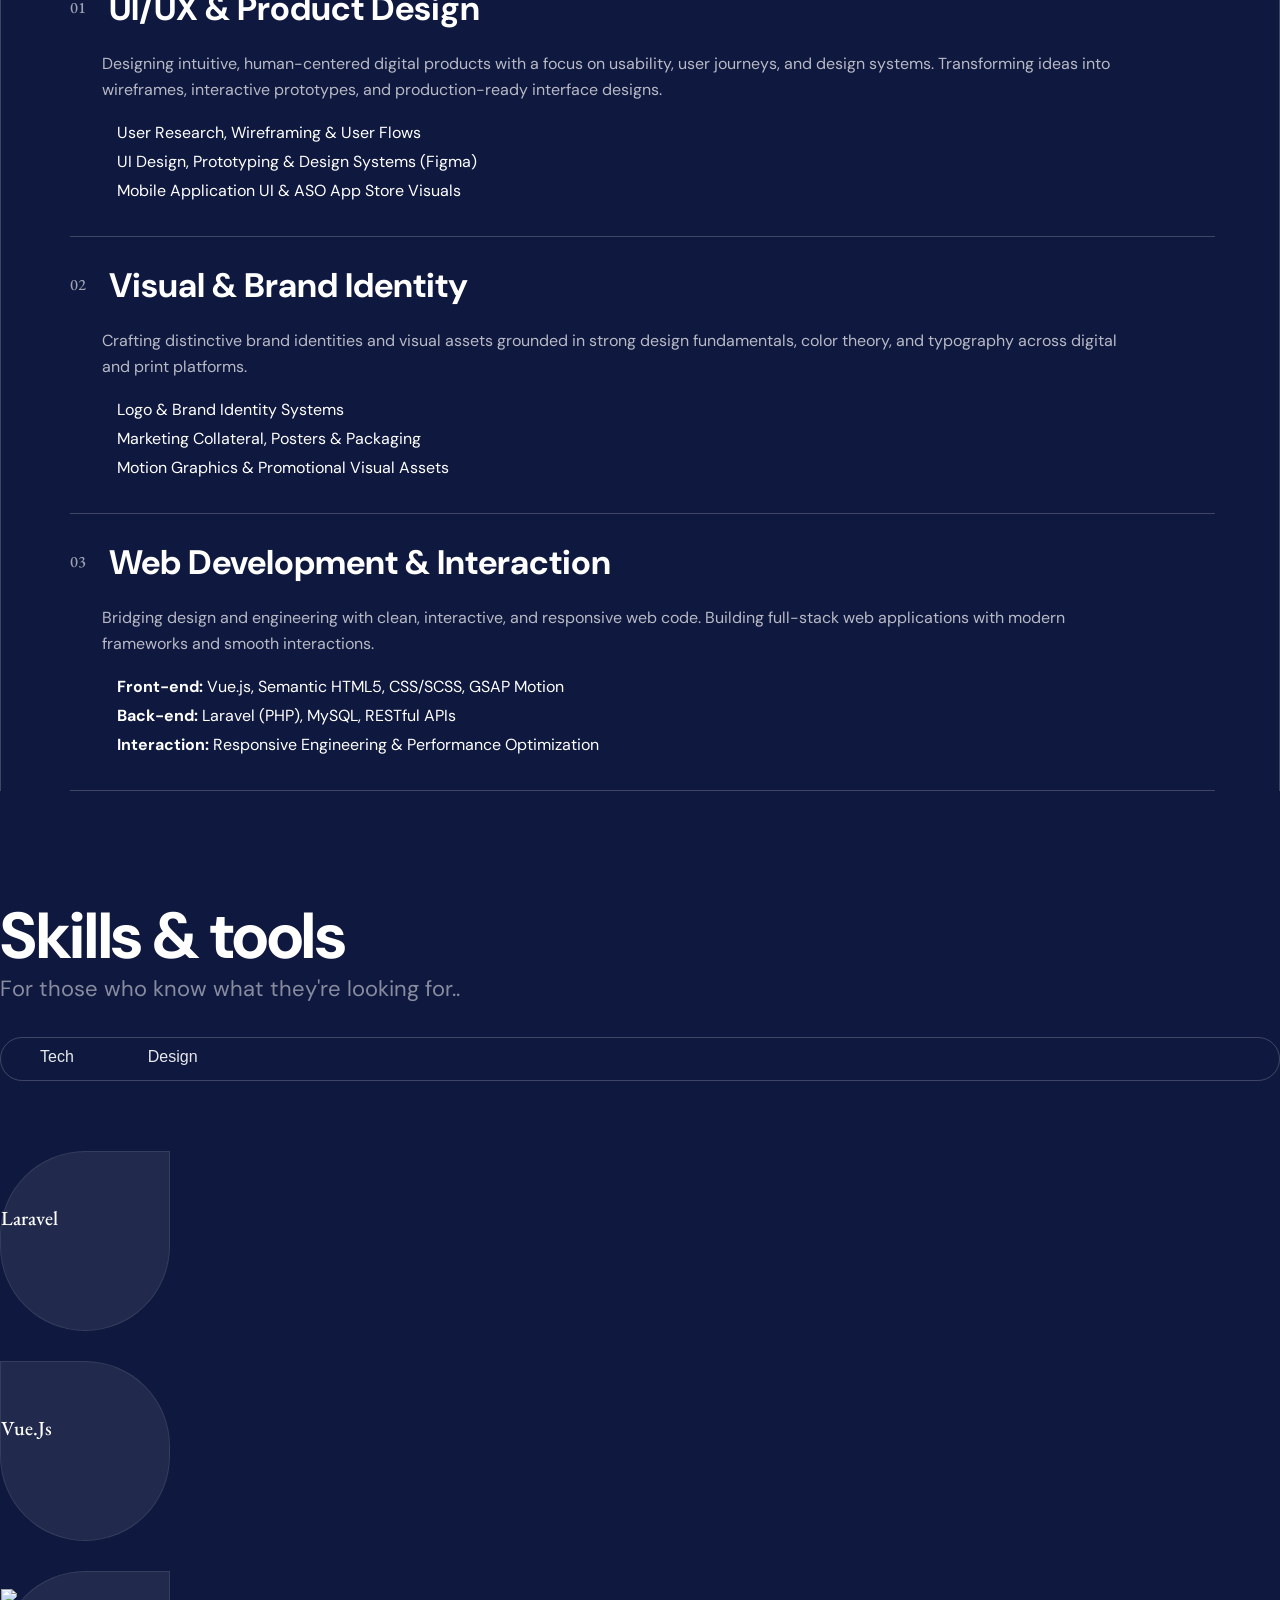
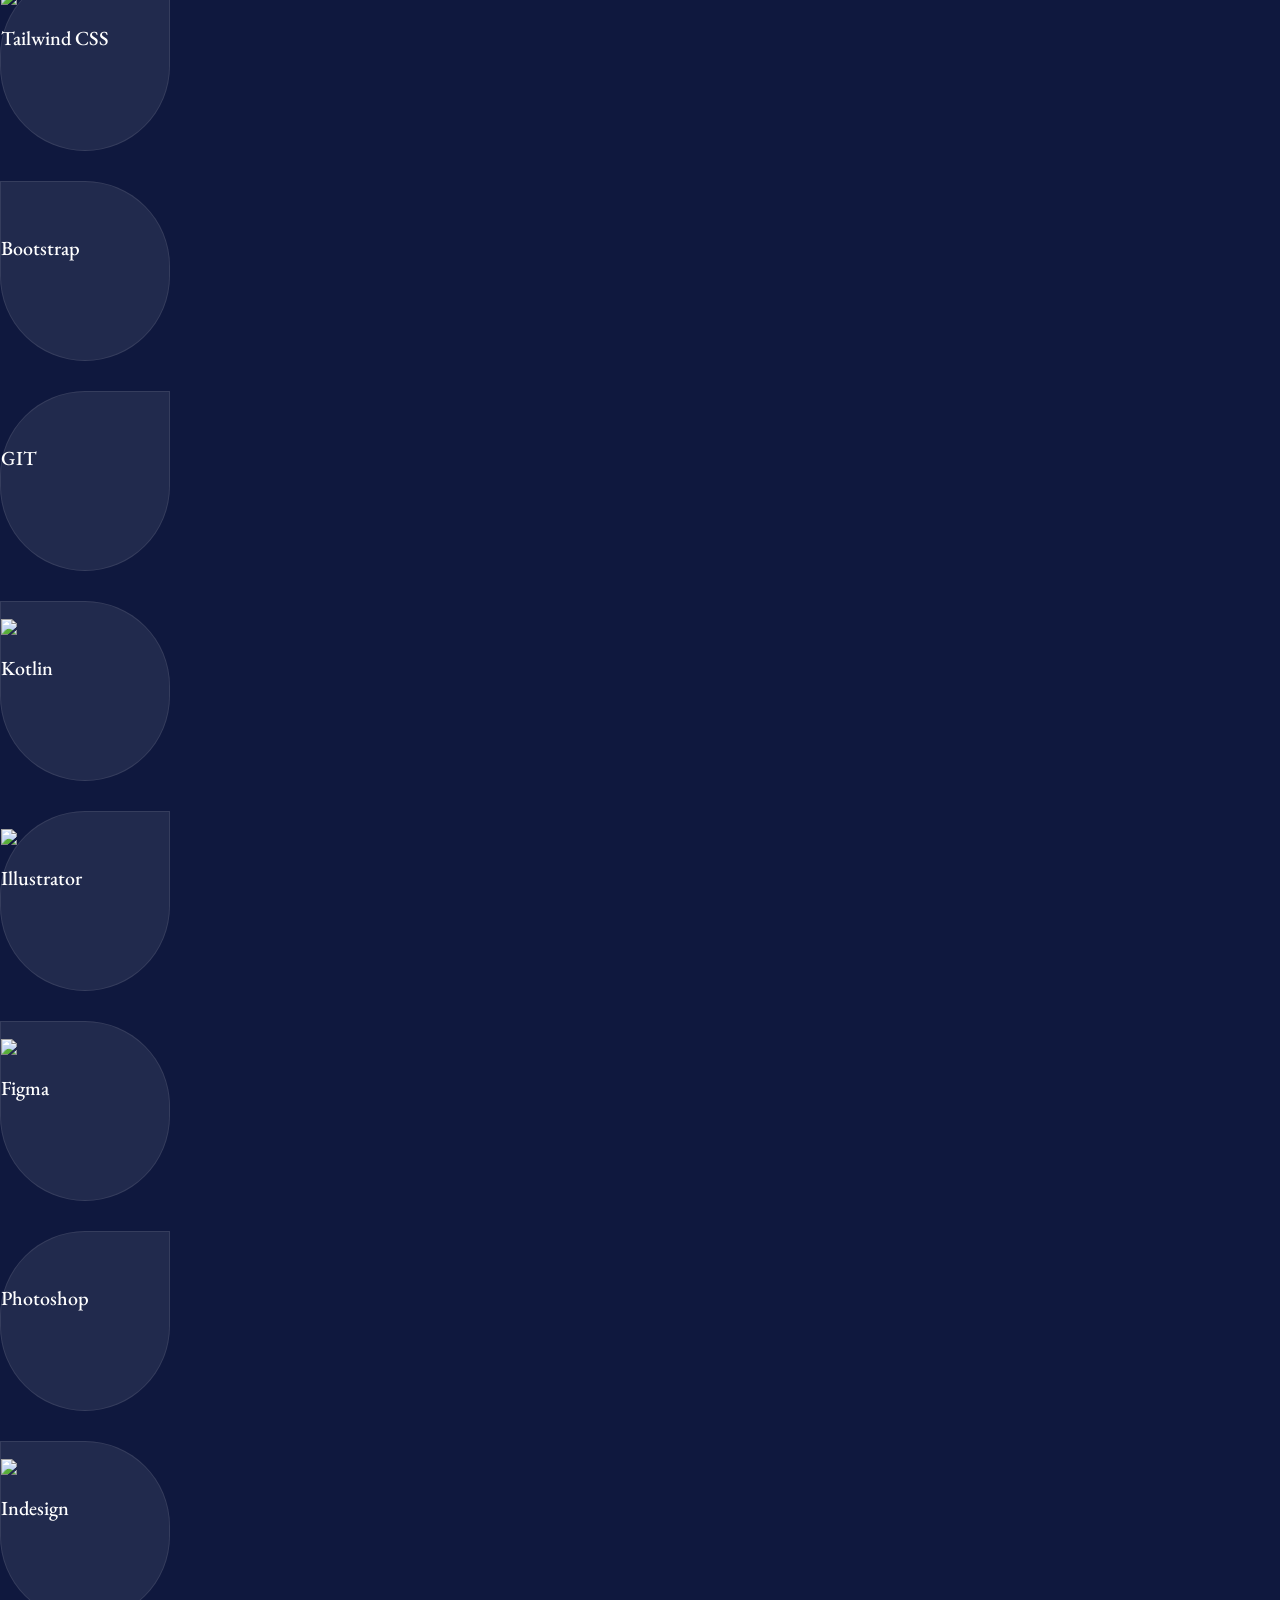
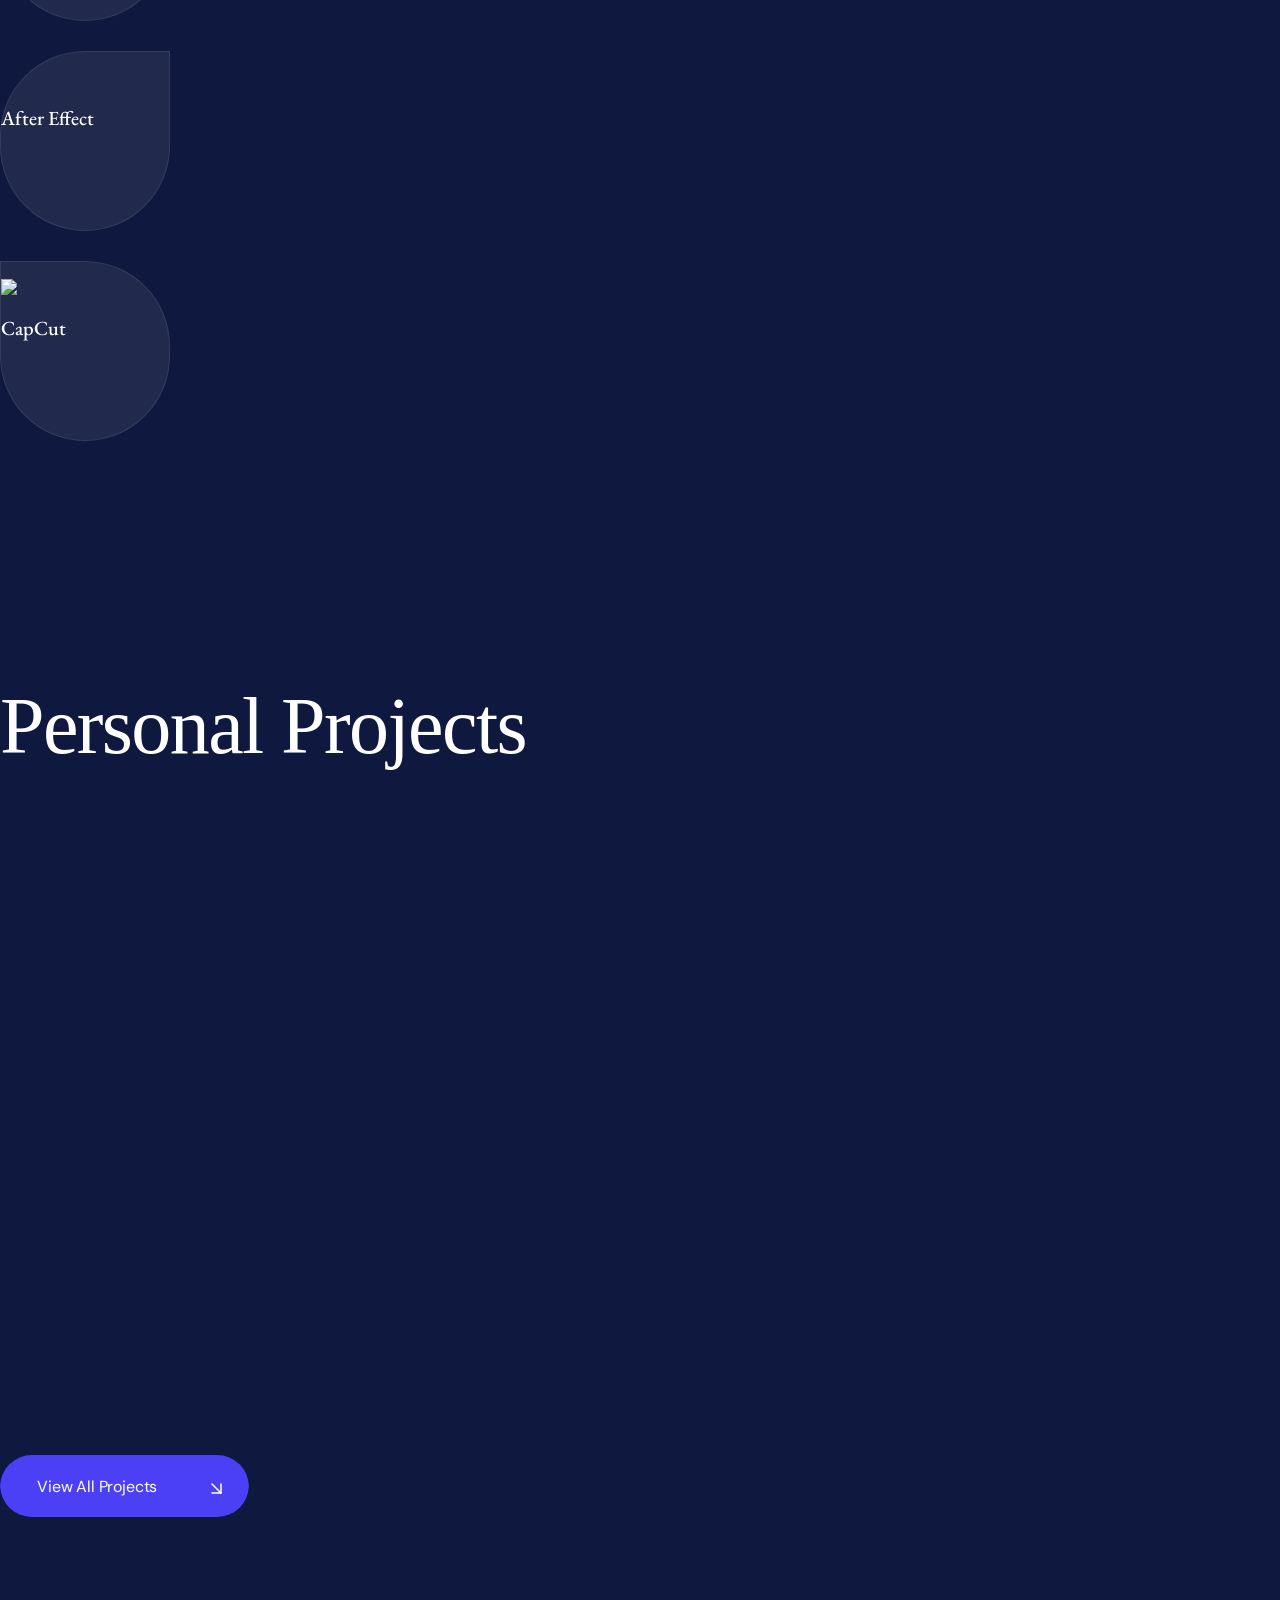
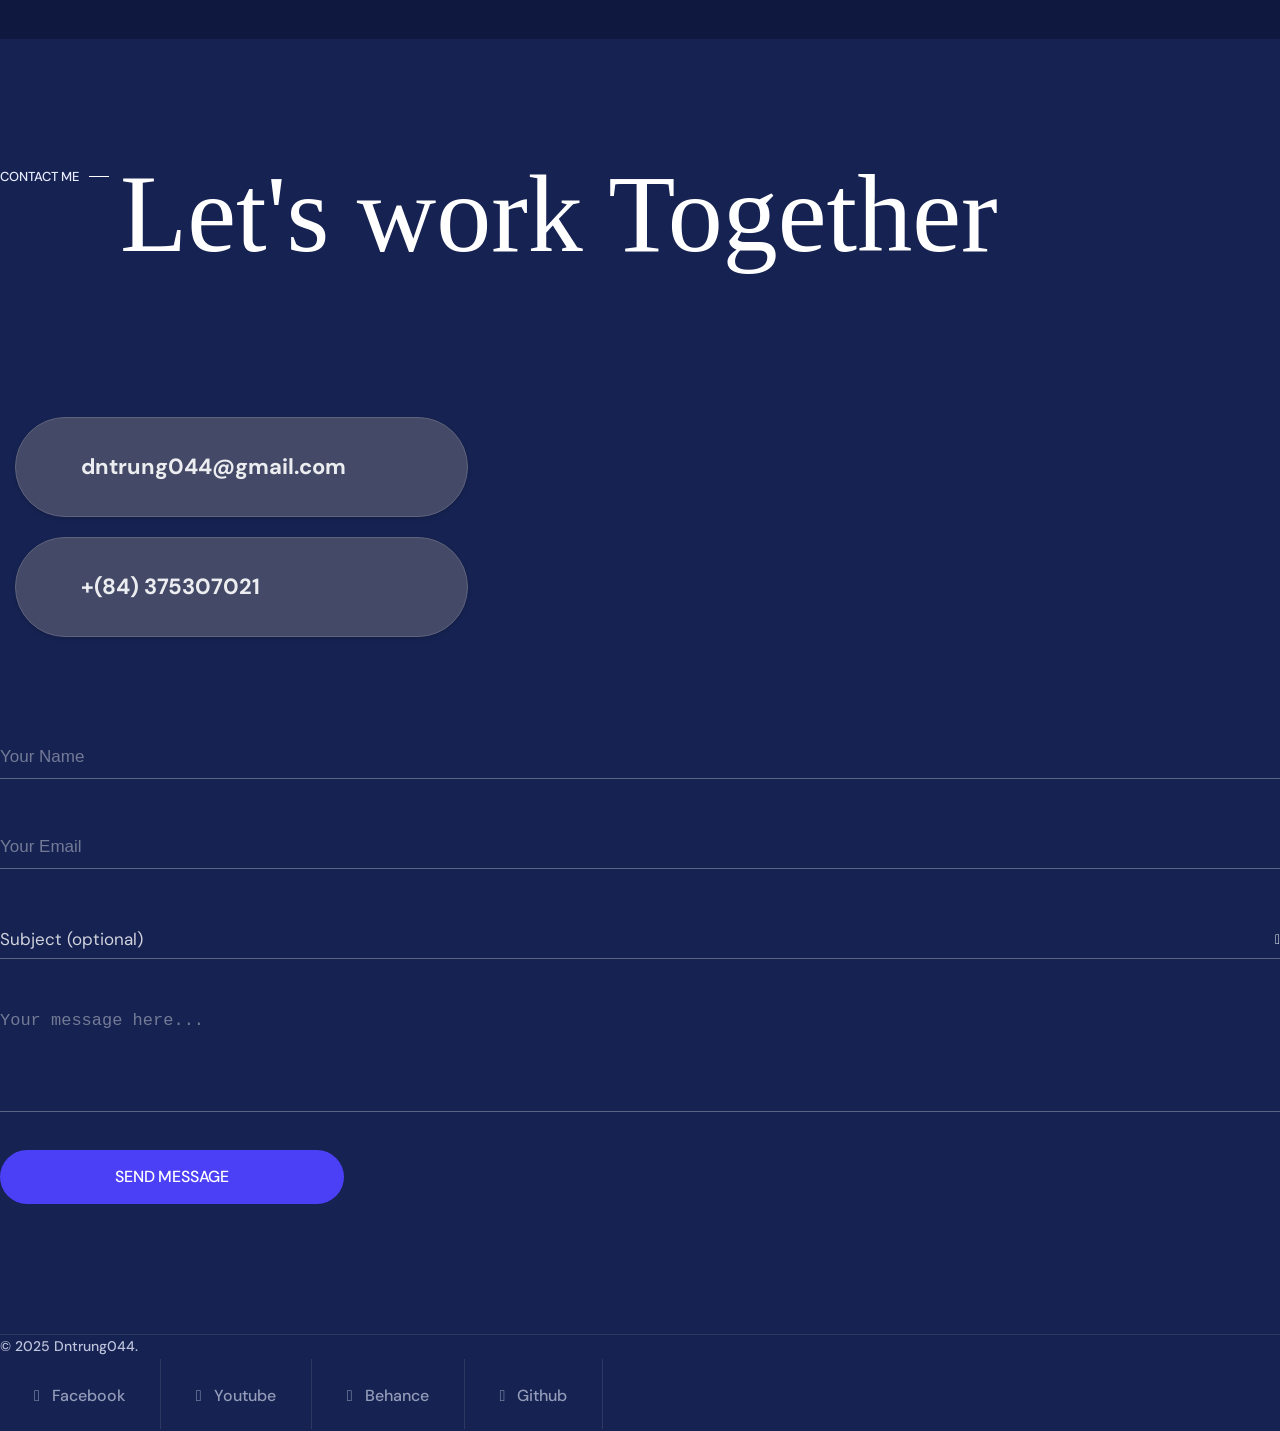
==== commit a6c4be95: "fix(positioning): clarify hero headline, consolidate services content, and polish project ctas" ====
--- a/index.html
+++ b/index.html
@@ -211,16 +211,16 @@
                            </h3>
                            <h1 class="tp-hero-title cd-headline clip tp_title_anim">
                               <span class="cd-words-wrapper">
+                                 <b class="is-visible">UX/UI</b>
+                                 <b class="app">PRODUCT</b>
                                  <b class="app">VISUAL</b>
-                                 <b class="is-visible">UX/UI</b>
-                                 <b class="app">GRAPHIC</b>
                               </span>
                               Designer
                            </h1>
 
                         </div>
                         <div class="tp-hero-3__btn-box tp_wrap_anim">
-                           <p class="mb-4">Bringing creative ideas to life with stunning and intuitive designs.</p>
+                           <p class="mb-4">Crafting intuitive digital products, design systems, and interactive web experiences.</p>
                            <div class="ab-hero__btn-box">
                                <a class="tp-btn-blue" href="/portfolio.html">
                                  <span class="text">See Portfolio</span>
@@ -364,27 +364,26 @@
                               </div>
                               <div class="tp-services-capsule-item-wrapper">
                                  <p data-tp-throwable-el="">
-                                    <span class="tp-services-capsule-item" data-bg-color="#FFDB59">#LOGO</span>
-                                 </p>
-                                 <p data-tp-throwable-el="">
-                                    <span class="tp-services-capsule-item" data-bg-color="#00CC97">#POSTER</span>
-                                 </p>
-                                 <p data-tp-throwable-el="">
-                                    <span class="tp-services-capsule-item" data-bg-color="#19B3F1">#PACKAGING</span>
-                                 </p>
-                                 <p data-tp-throwable-el="">
-                                    <span class="tp-services-capsule-item" data-bg-color="#FFDB59">#CALENDAR</span>
-                                 </p>
-                                 <p data-tp-throwable-el="">
-                                    <span class="tp-services-capsule-item" data-bg-color="#FF759C">#OFFICE
-                                       IDENTITY</span>
-                                 </p>
-
-                                 <p data-tp-throwable-el="">
-                                    <span class="tp-services-capsule-item" data-bg-color="#00CC97">#SIMPLE MOTION</span>
-                                 </p>
-                                 <p data-tp-throwable-el="">
-                                    <span class="tp-services-capsule-item" data-bg-color="#FF759C">#VIDEO EDITING</span>
+                                    <span class="tp-services-capsule-item" data-bg-color="#FFDB59">#UI/UX</span>
+                                 </p>
+                                 <p data-tp-throwable-el="">
+                                    <span class="tp-services-capsule-item" data-bg-color="#00CC97">#DESIGN SYSTEM</span>
+                                 </p>
+                                 <p data-tp-throwable-el="">
+                                    <span class="tp-services-capsule-item" data-bg-color="#19B3F1">#MOBILE APP</span>
+                                 </p>
+                                 <p data-tp-throwable-el="">
+                                    <span class="tp-services-capsule-item" data-bg-color="#FFDB59">#PROTOTYPING</span>
+                                 </p>
+                                 <p data-tp-throwable-el="">
+                                    <span class="tp-services-capsule-item" data-bg-color="#FF759C">#BRAND IDENTITY</span>
+                                 </p>
+
+                                 <p data-tp-throwable-el="">
+                                    <span class="tp-services-capsule-item" data-bg-color="#00CC97">#INTERACTION</span>
+                                 </p>
+                                 <p data-tp-throwable-el="">
+                                    <span class="tp-services-capsule-item" data-bg-color="#FF759C">#TYPOGRAPHY</span>
                                  </p>
 
                                  <p data-tp-throwable-el="">
@@ -393,8 +392,7 @@
                                  </p>
                                  <p data-tp-throwable-el="">
                                     <span class="tp-services-capsule-item" data-bg-color="#00CC97"
-                                       data-text-color="#121212">#LAYOUT
-                                       DESIGN</span>
+                                       data-text-color="#121212">#LARAVEL</span>
                                  </p>
 
                                  <p data-tp-throwable-el="">
@@ -403,7 +401,7 @@
                                  </p>
                                  <p data-tp-throwable-el="">
                                     <span class="tp-services-capsule-item" data-bg-color="#19B3F1"
-                                       data-text-color="#121212">#BACKEND</span>
+                                       data-text-color="#121212">#GSAP MOTION</span>
                                  </p>
 
                                  <p data-tp-throwable-el="">
@@ -447,18 +445,18 @@
                                           data-bs-toggle="collapse" data-bs-target="#collapseOne" aria-expanded="false"
                                           aria-controls="collapseOne">
                                           <span>01</span>
-                                          UX/UI Designer
+                                          UI/UX & Product Design
                                        </button>
                                     </h2>
                                     <div id="collapseOne" class="accordion-collapse collapse"
                                        aria-labelledby="headingOne" data-bs-parent="#accordionExample">
                                        <div class="accordion-body">
-                                          <p>I design user interfaces with a focus on clarity and usability. While I’m still growing in this field, I can handle key parts of the design process — from planning user flows to creating UI layouts and prototypes. I also work on app screenshots, promotional graphics, and banners for marketing.</p>
-      <ul>
-        <li>Wireframing & Basic User Flows</li>
-        <li>UI Design & Prototyping (Figma)</li>
-        <li>App Screenshots, Ads, and Visual Assets</li>
-      </ul>
+                                          <p>Designing intuitive, human-centered digital products with a focus on usability, user journeys, and design systems. Transforming ideas into wireframes, interactive prototypes, and production-ready interface designs.</p>
+                                          <ul>
+                                             <li>User Research, Wireframing & User Flows</li>
+                                             <li>UI Design, Prototyping & Design Systems (Figma)</li>
+                                             <li>Mobile Application UI & ASO App Store Visuals</li>
+                                          </ul>
                                        </div>
                                     </div>
                                     <span class="accordion-item-border"></span>
@@ -469,19 +467,19 @@
                                           data-bs-target="#collapseTwo" aria-expanded="false"
                                           aria-controls="collapseTwo">
                                           <span>02</span>
-                                          Graphic Designer
+                                          Visual & Brand Identity
                                        </button>
                                     </h2>
                                     <div id="collapseTwo" class="accordion-collapse collapse show"
                                        aria-labelledby="headingTwo" data-bs-parent="#accordionExample">
                                        <div class="accordion-body">
                                           <p>
-                                            Confident with tools like Illustrator, Photoshop, and After Effects, I create 2D designs and short-form videos with a strong grasp of design principles, color theory, and typography.
+                                             Crafting distinctive brand identities and visual assets grounded in strong design fundamentals, color theory, and typography across digital and print platforms.
                                           </p>
                                           <ul>
-                                             <li>Logo & Brand Identity Design</li>
-                                             <li>Poster, Banner, Catalog.</li>
-                                             <li>Video Editing & Motion Graphics</li>
+                                             <li>Logo & Brand Identity Systems</li>
+                                             <li>Marketing Collateral, Posters & Packaging</li>
+                                             <li>Motion Graphics & Promotional Visual Assets</li>
                                           </ul>
                                        </div>
                                     </div>
@@ -493,18 +491,18 @@
                                           data-bs-toggle="collapse" data-bs-target="#collapseThree"
                                           aria-expanded="false" aria-controls="collapseThree">
                                           <span>03</span>
-                                          Full Stack Development
+                                          Web Development & Interaction
                                        </button>
                                     </h2>
                                     <div id="collapseThree" class="accordion-collapse collapse"
                                        aria-labelledby="headingThree" data-bs-parent="#accordionExample">
                                        <div class="accordion-body">
-                                          <p>Hands-on experience in <strong>Fullstack Web Development</strong> using frameworks like <strong>Vue.js</strong> and <strong>Laravel</strong>. I enjoy building responsive, interactive websites with real-world functionality.</p>
-      <ul>
-        <li><strong>Front-end:</strong> Vue.js, GSAP, Tailwind CSS, Bootstrap</li>
-        <li><strong>Back-end:</strong> Laravel (PHP), Spring Boot (Java)</li>
-        <li><strong>Database:</strong> MySQL / SQL</li>
-      </ul>
+                                          <p>Bridging design and engineering with clean, interactive, and responsive web code. Building full-stack web applications with modern frameworks and smooth interactions.</p>
+                                          <ul>
+                                             <li><strong>Front-end:</strong> Vue.js, Semantic HTML5, CSS/SCSS, GSAP Motion</li>
+                                             <li><strong>Back-end:</strong> Laravel (PHP), MySQL, RESTful APIs</li>
+                                             <li><strong>Interaction:</strong> Responsive Engineering & Performance Optimization</li>
+                                          </ul>
                                        </div>
                                     </div>
                                     <span class="accordion-item-border"></span>
@@ -788,7 +786,7 @@
                                  <img src="/assets/img/portfolio/details/2/logomaker.webp" alt="">
                                  <span></span>
                                  <div class="tp-portfolio-view-btn-3">
-                                    <span>View on<br> Figma</span>
+                                    <span>View on<br> Behance</span>
                                  </div>
                               </a>
                            </div>
@@ -825,7 +823,7 @@
                                  <img src="/assets/img/portfolio/3/bd_harmony.webp" alt="">
                                  <span></span>
                                  <div class="tp-portfolio-view-btn-3">
-                                    <span>View <br> Behance</span>
+                                    <span>View on<br> Behance</span>
                                  </div>
                               </a>
                            </div>
@@ -834,7 +832,7 @@
                                  <img src="/assets/img/portfolio/3/ui_noodles.webp" alt="">
                                  <span></span>
                                  <div class="tp-portfolio-view-btn-3">
-                                    <span>View <br> Behance</span>
+                                    <span>View on<br> Behance</span>
                                  </div>
                               </a>
                            </div>
@@ -845,7 +843,7 @@
                   <div class="row align-items-end">
                      <div class="tp-blog-3__btn text-start text-md-center">
                         <a class="tp-btn-blue" href="/portfolio.html">
-                           <span class="text"> View All Project</span>
+                           <span class="text">View All Projects</span>
                            <span class="icon">
                               <svg width="11" height="11" viewBox="0 0 11 11" fill="none"
                                  xmlns="http://www.w3.org/2000/svg">
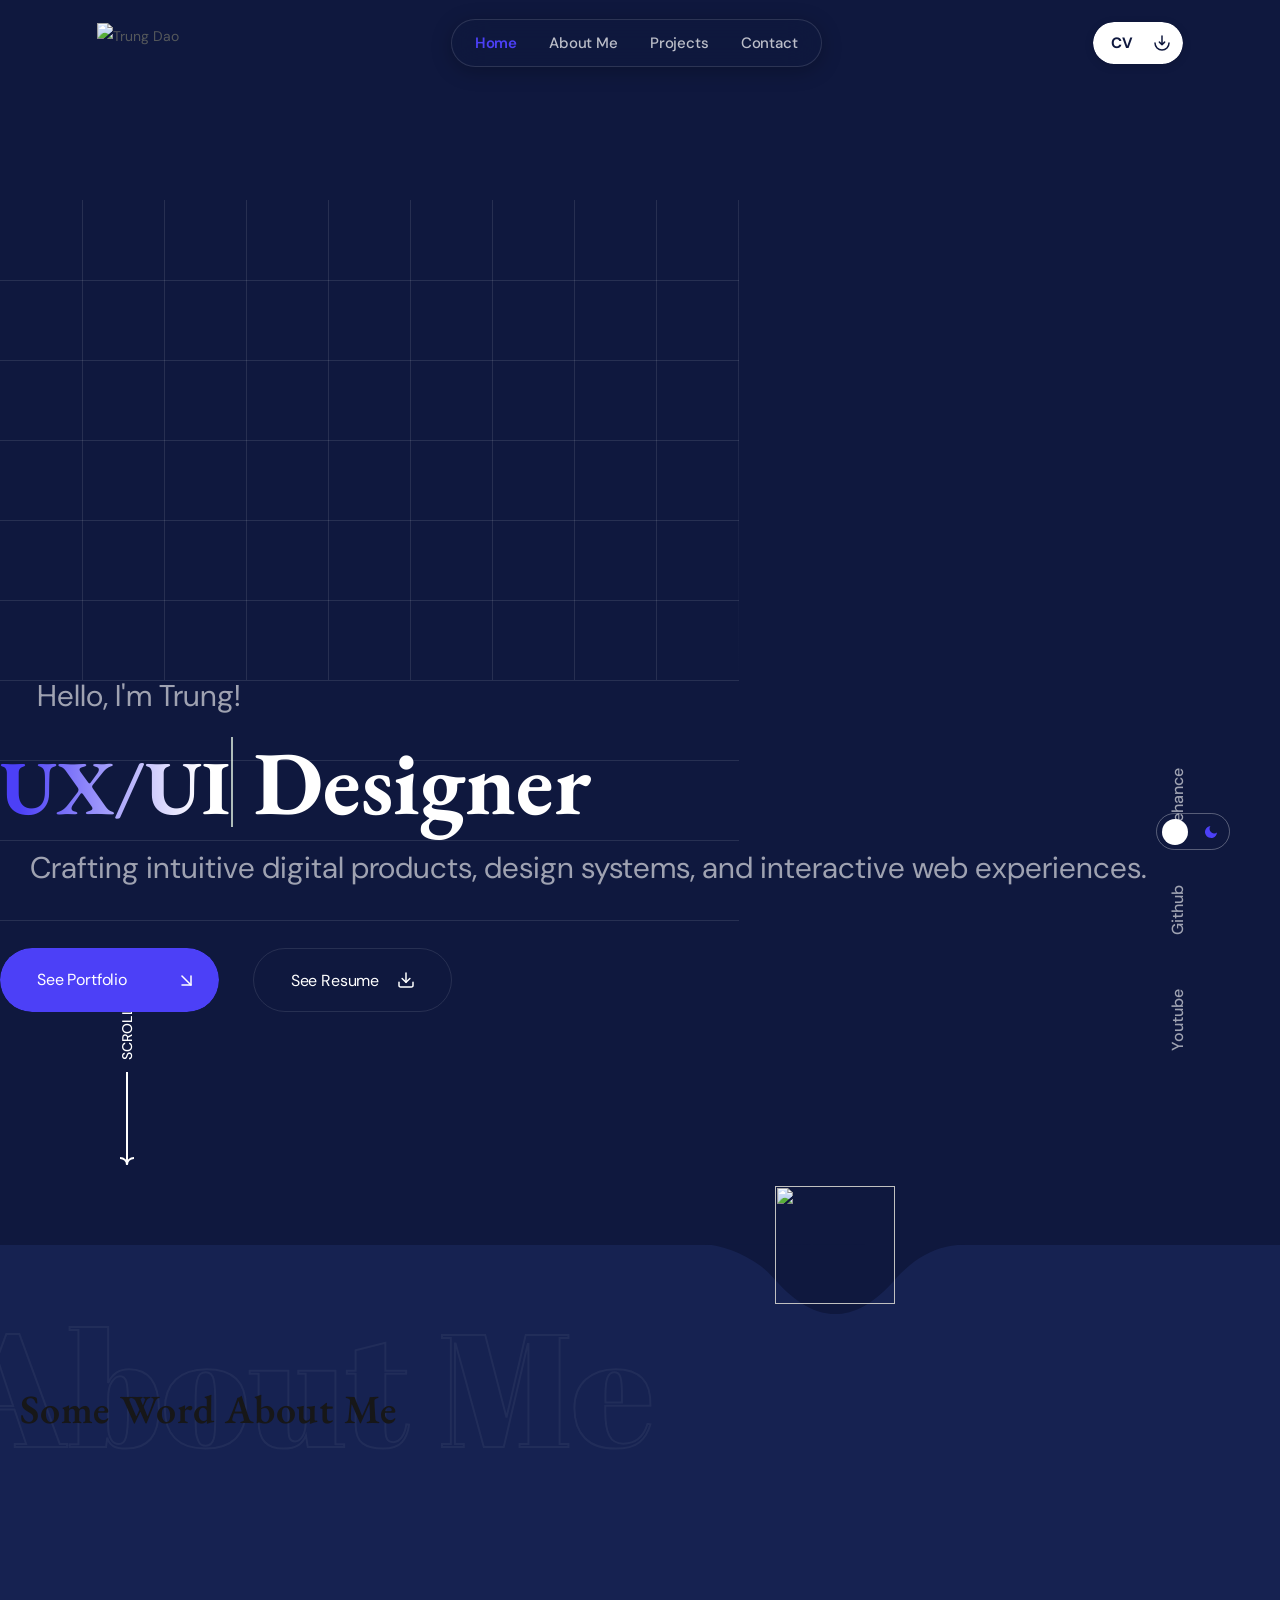
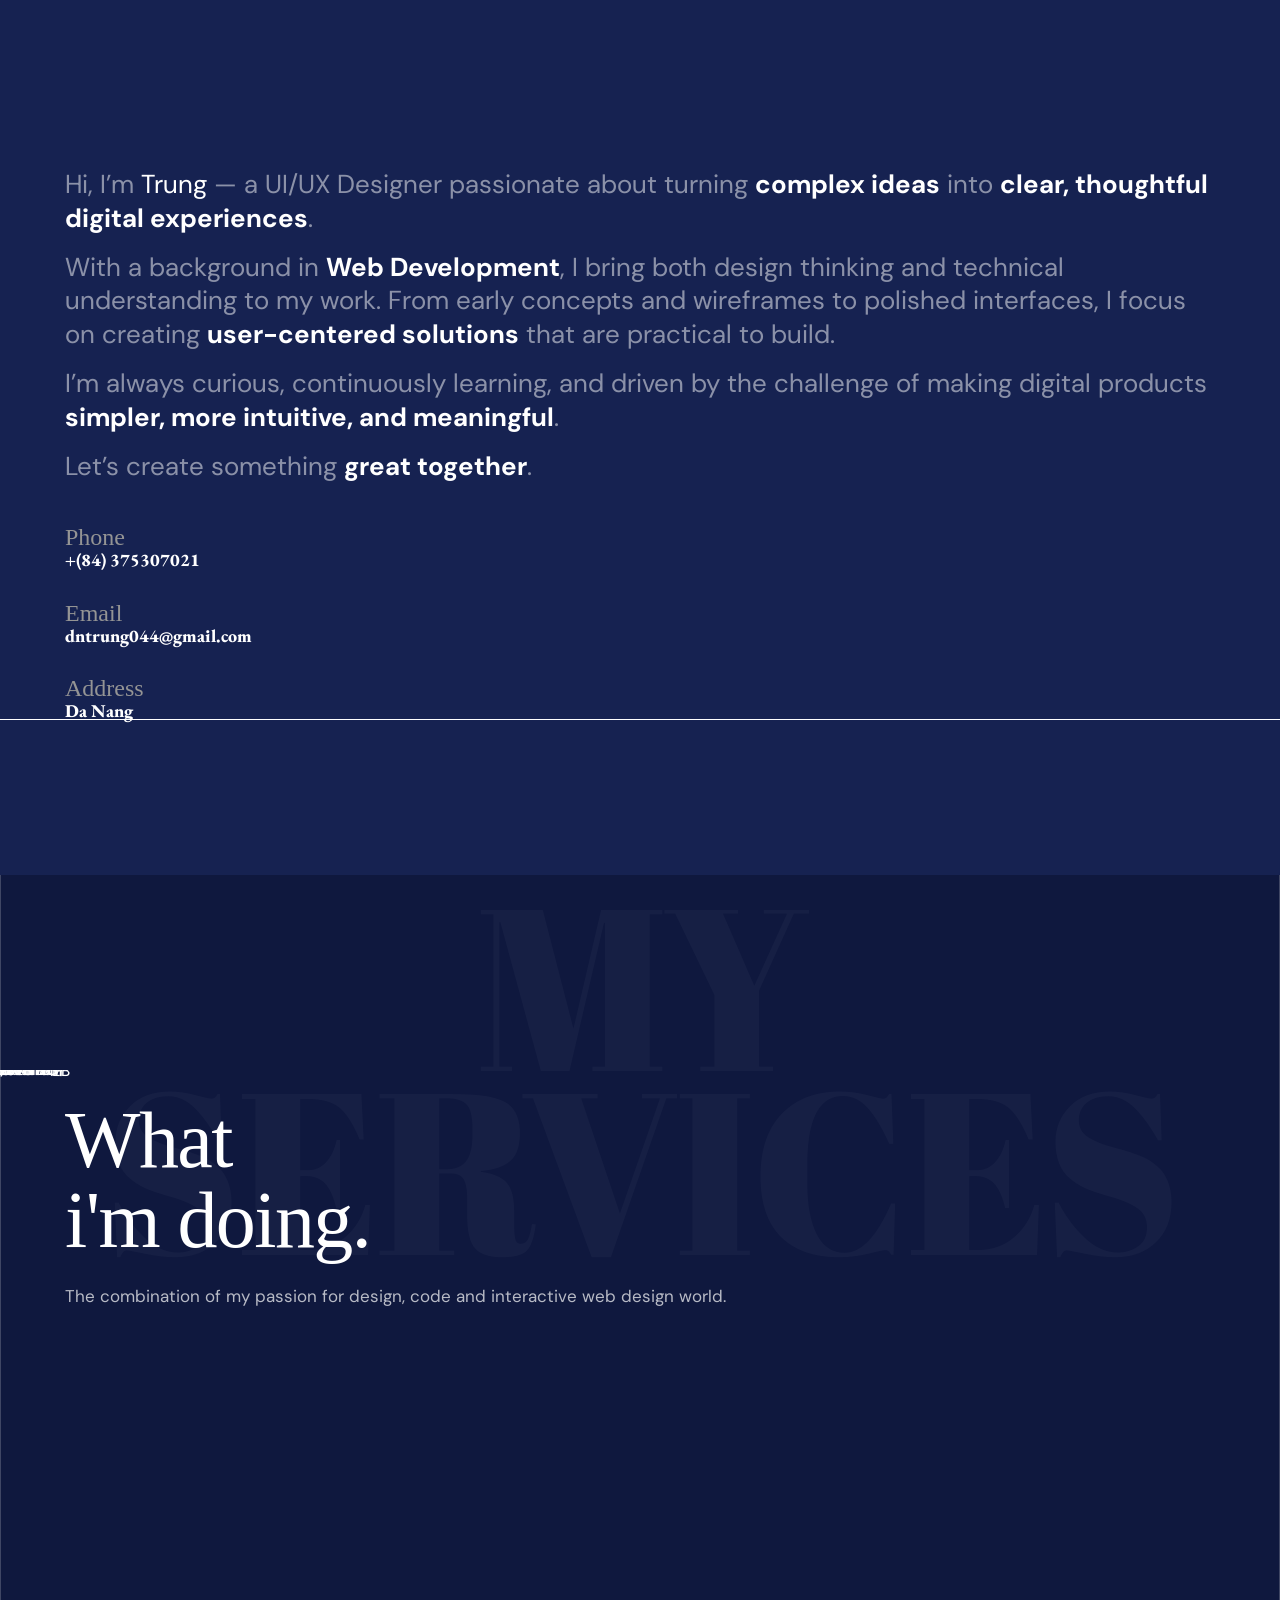
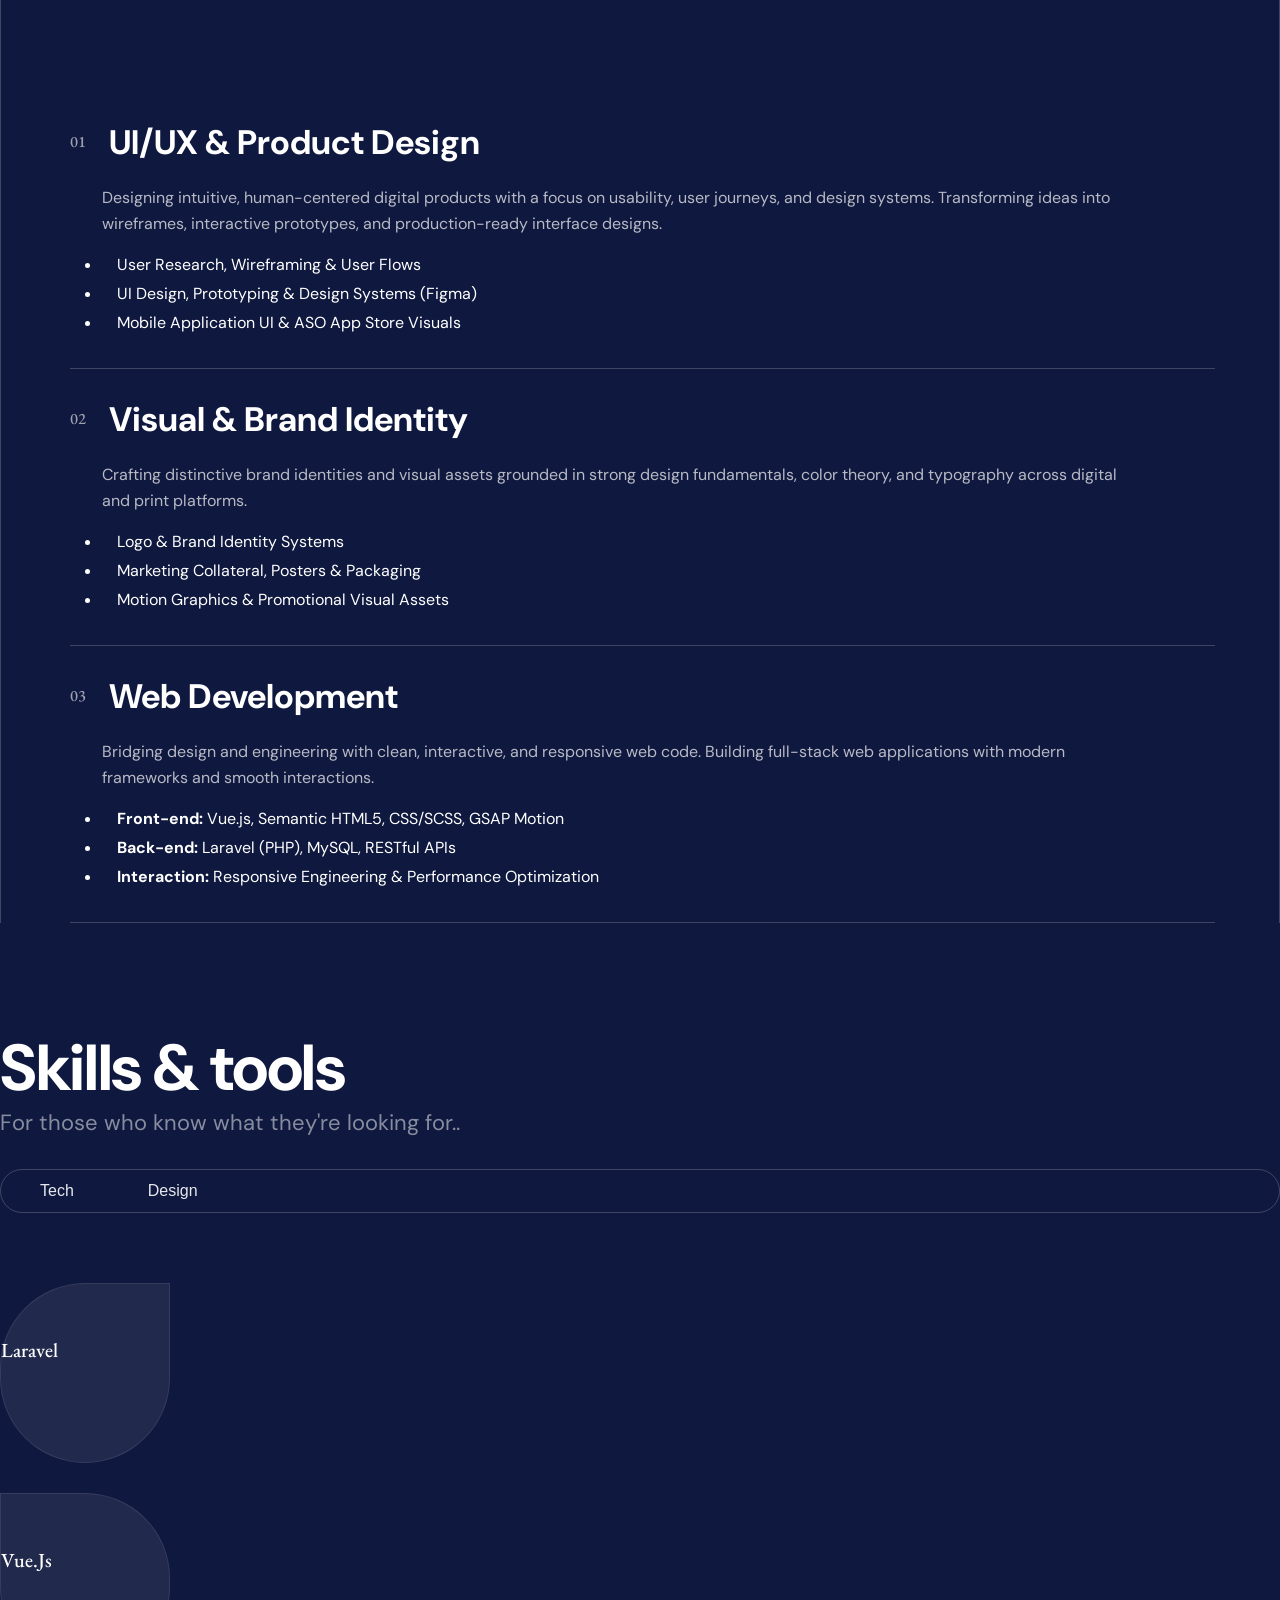
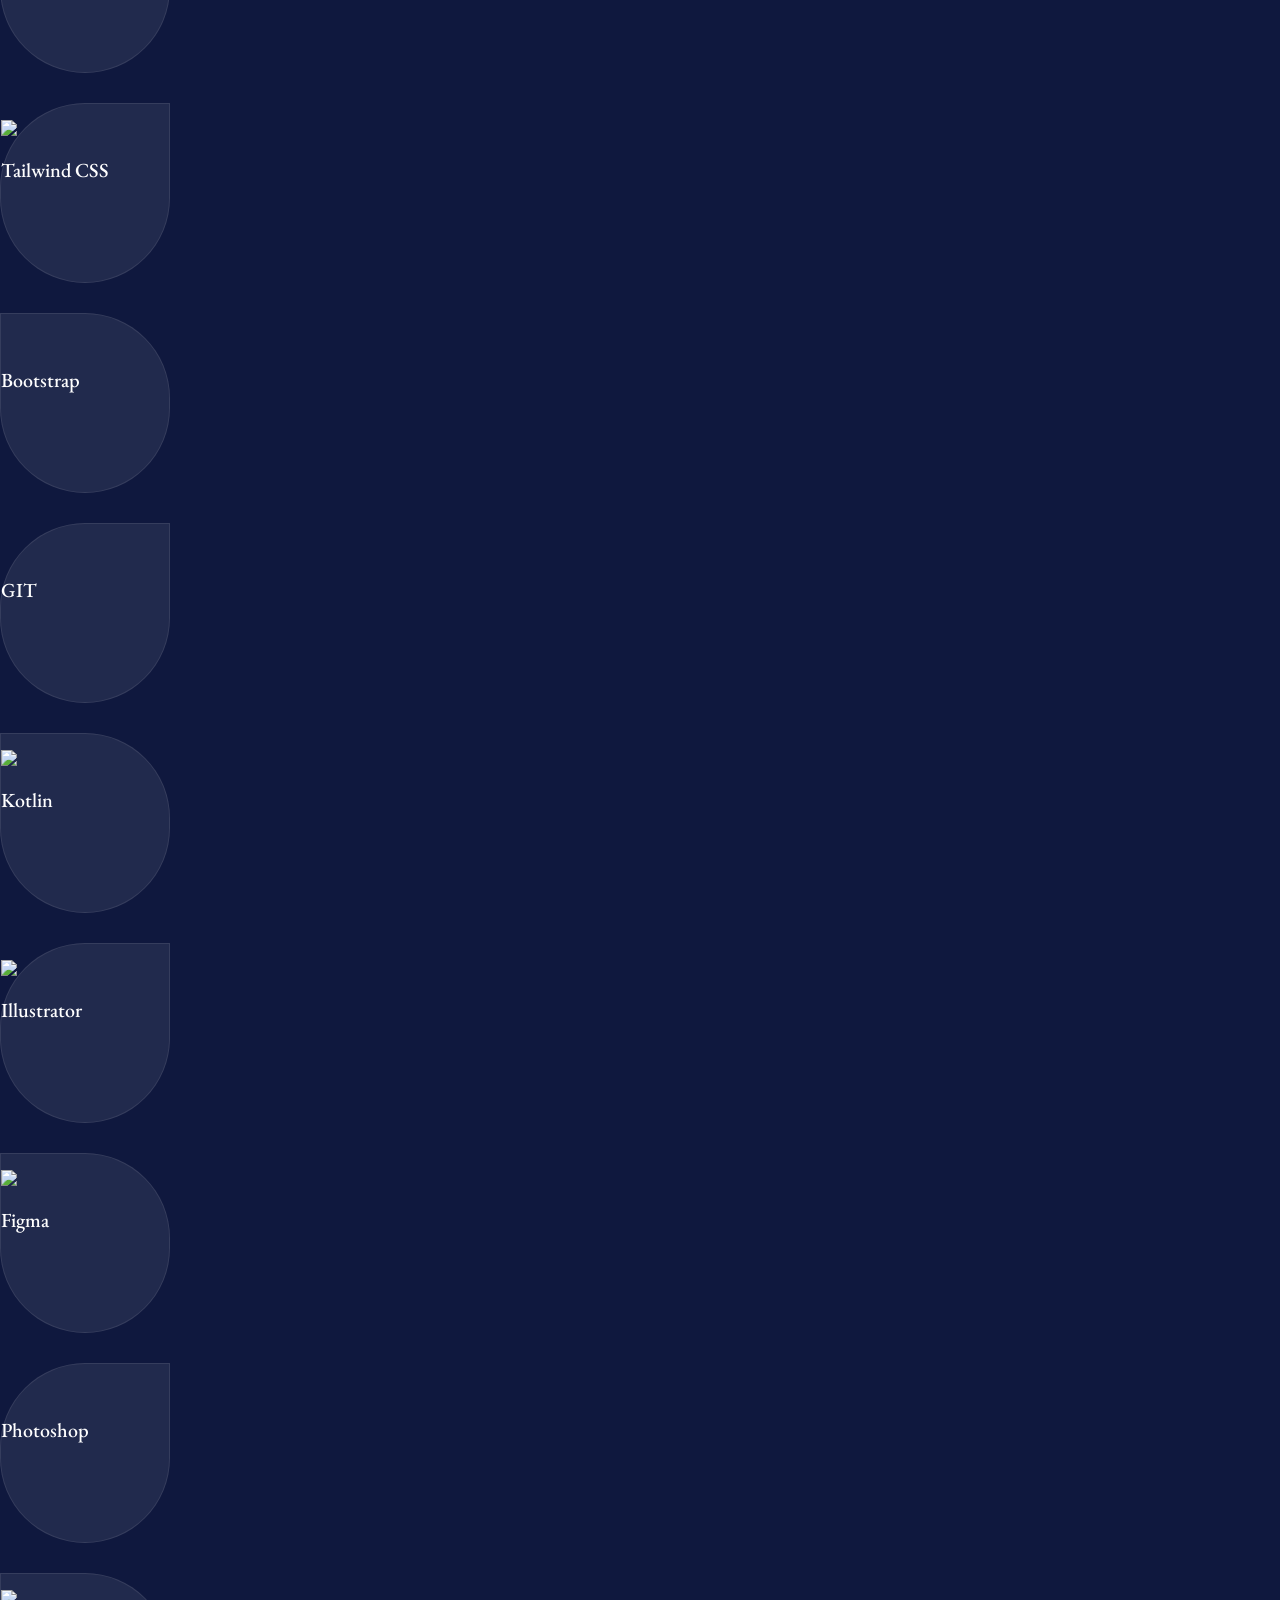
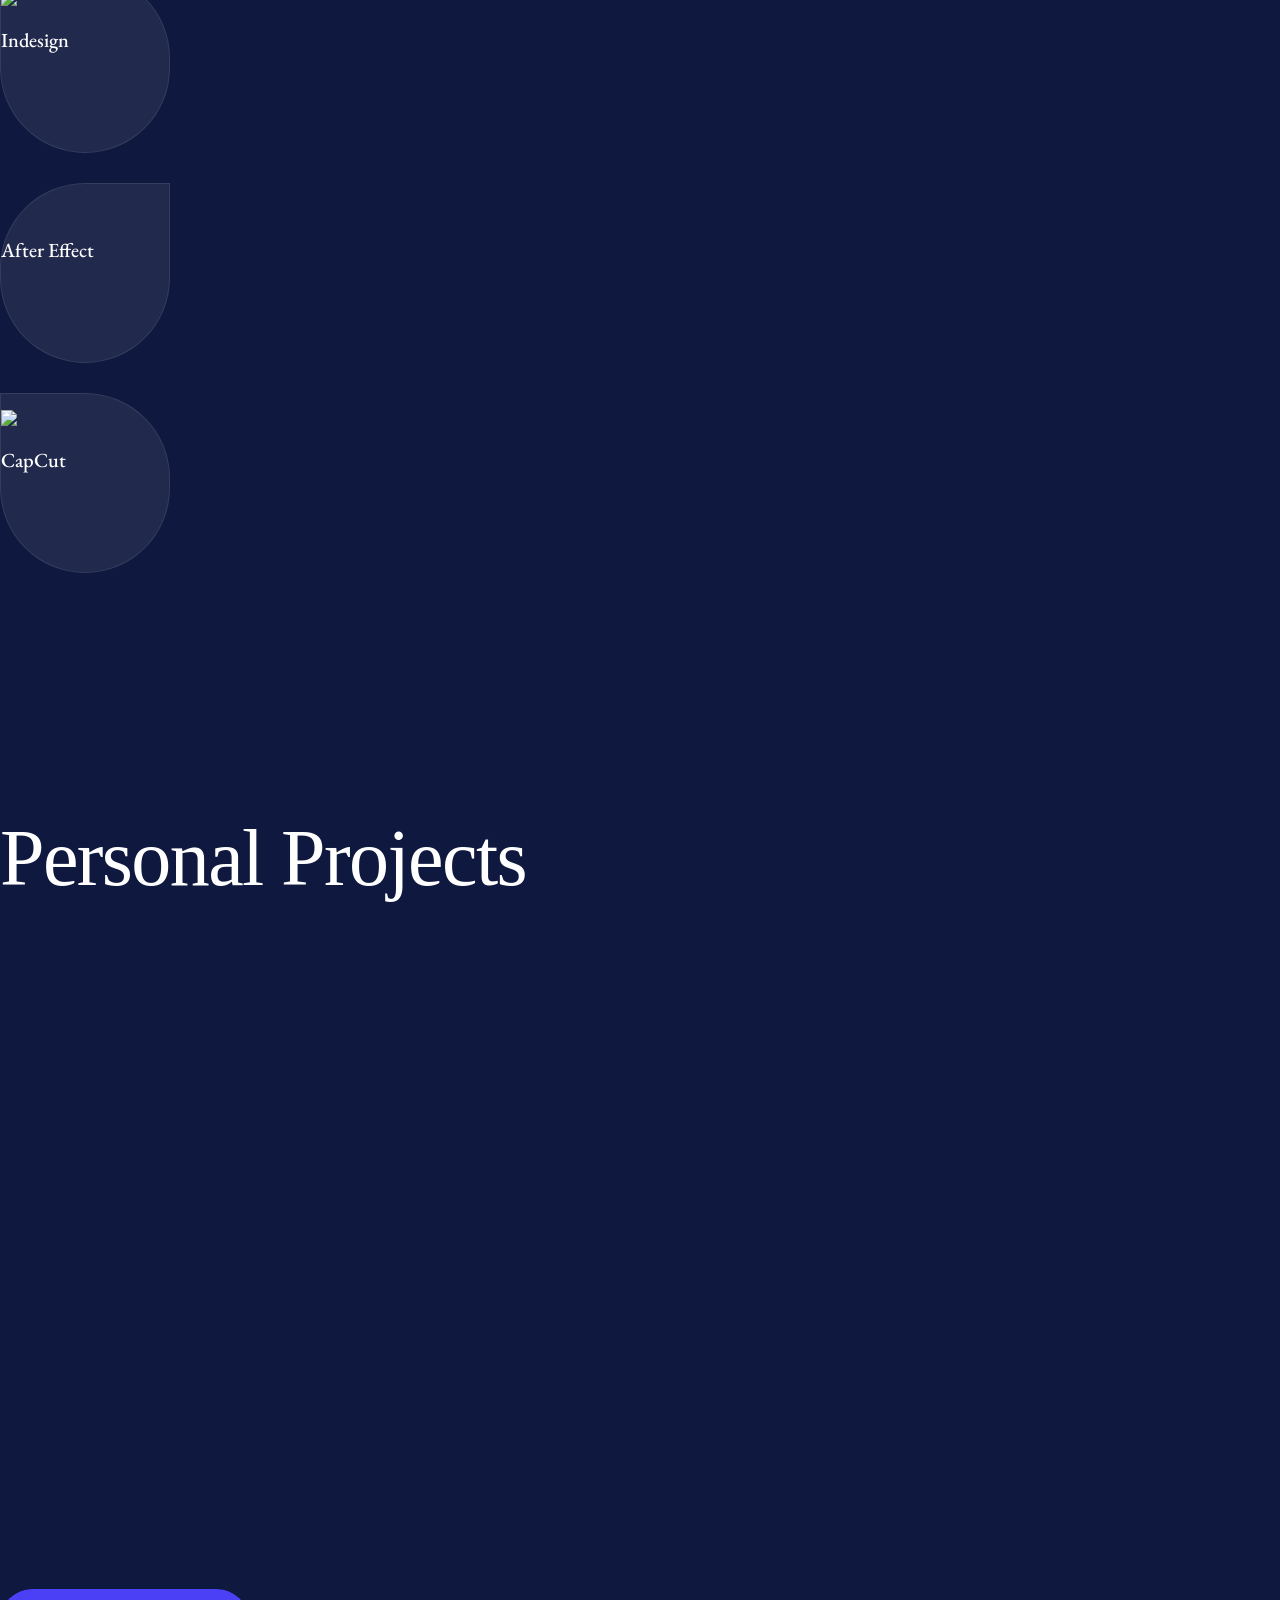
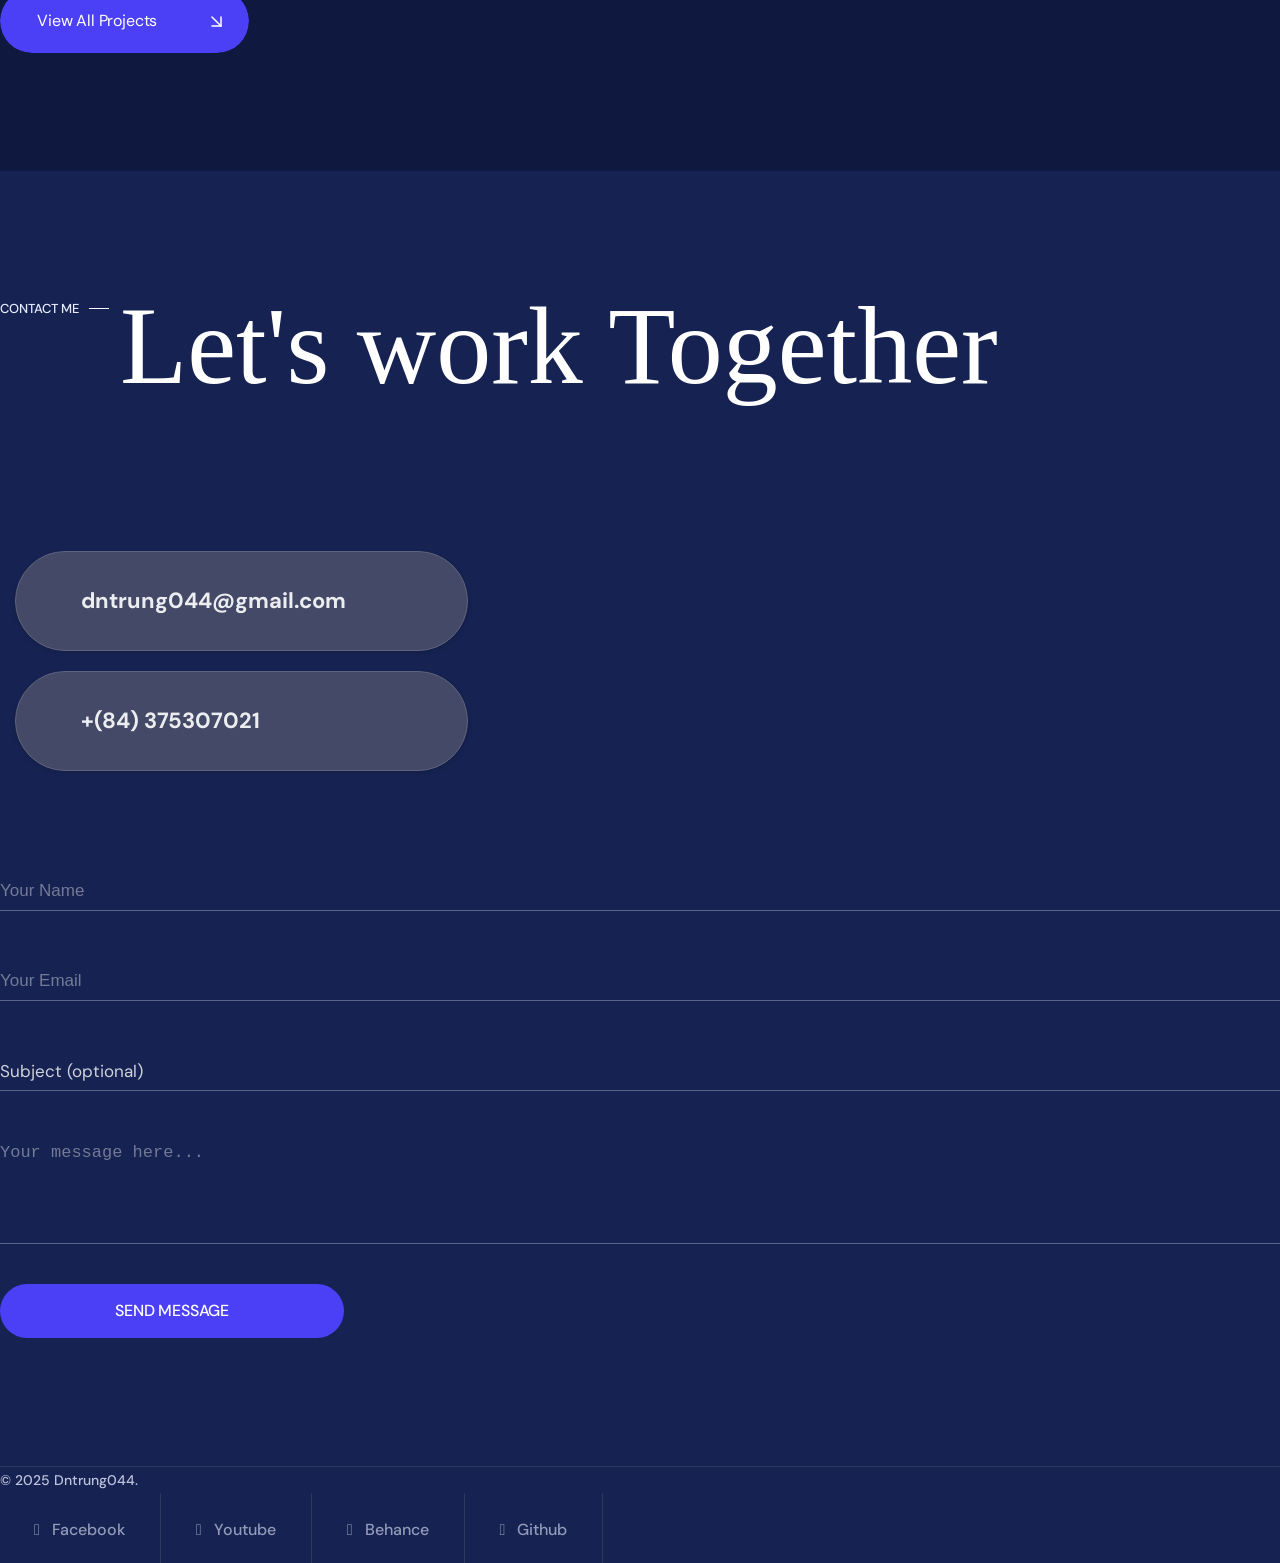
==== commit 662138c5: "backup before portfolio rebuild"" ====
--- a/index.html
+++ b/index.html
@@ -79,59 +79,80 @@
          </label>
       </div>
    </div>
-   <header class="header-dynamic shadow">
-      <div class="header-logo">
-         <a href="/">
-            <img src="/assets/img/logo/logo_full_black.png" class="logo_img">
-            <img src="/assets/img/logo/logo_white.png" class="logo_img_sm">
-         </a>
-
-      </div>
-      <div class="header-spacer"></div>
-      <ul class="header-items">
-         <li class="header-item home-item"><a href="/" class="nav-link-custom active">Home</a></li>
-         <li class="header-item about-item"><a href="/assets/CV/CV_UIUX Design_Trung.pdf" target="_blank" class="nav-link-custom">Resume</a></li>
-         <li class="header-item project-item"><a href="/portfolio.html" class="nav-link-custom">Portfolio</a></li>
-         <li class="header-item contact-item"><a href="#contact" class="nav-link-custom">Contact</a></li>
-         <li class="header-item header-item-right contact-item">
-            <a class="tp-btn-white mt-2" href="/assets/CV/CV_UIUX Design_Trung.pdf" target="_blank">
+   <header class="header-area" id="header-navbar">
+      <div class="header-container">
+         <!-- Left Zone: Logo / Brand -->
+         <div class="header-zone-left">
+            <a href="/" class="header-logo-link" aria-label="Trung Dao - Homepage">
+               <img src="/assets/img/logo/logo_full_black.png" alt="Trung Dao" class="logo-main logo-dark">
+               <img src="/assets/img/logo/logo_full_light.png" alt="Trung Dao" class="logo-main logo-light">
+               <img src="/assets/img/logo/logo_white.png" alt="Trung Dao" class="logo-icon">
+            </a>
+         </div>
+
+         <!-- Dock Divider (left) -->
+         <span class="header-dock-divider" aria-hidden="true"></span>
+
+         <!-- Center Zone: Primary Navigation Menu -->
+         <nav class="header-zone-center" aria-label="Main Navigation">
+            <ul class="header-nav-list">
+               <li class="header-nav-item">
+                  <a href="/" class="header-nav-link active">Home</a>
+               </li>
+               <li class="header-nav-item">
+                  <a href="#about" class="header-nav-link">About Me</a>
+               </li>
+               <li class="header-nav-item">
+                  <a href="/portfolio.html" class="header-nav-link">Projects</a>
+               </li>
+               <li class="header-nav-item">
+                  <a href="#contact" class="header-nav-link">Contact</a>
+               </li>
+            </ul>
+         </nav>
+
+         <!-- Dock Divider (right) -->
+         <span class="header-dock-divider" aria-hidden="true"></span>
+
+         <!-- Right Zone: CTA & Mobile Toggle -->
+         <div class="header-zone-right">
+            <a class="tp-btn-white mt-2 header-cv-cta" href="/assets/CV/CV_UIUX Design_Trung.pdf" target="_blank" rel="noopener noreferrer" download aria-label="Download CV">
                <span class="text">CV</span>
-               <svg width="16" height="16" viewBox="0 0 16 16" fill="none" xmlns="http://www.w3.org/2000/svg">
-                  <path d="M1 8C1 11.866 4.13401 15 8 15C11.866 15 15 11.866 15 8" stroke="currentColor"
-                     stroke-width="1.5" stroke-linecap="round"></path>
-                  <path d="M8 1L8 9.75M8 9.75L10.625 7.125M8 9.75L5.375 7.125" stroke="currentColor" stroke-width="1.5"
-                     stroke-linecap="round" stroke-linejoin="round"></path>
+               <svg width="16" height="16" viewBox="0 0 16 16" fill="none" xmlns="http://www.w3.org/2000/svg" aria-hidden="true">
+                  <path d="M1 8C1 11.866 4.13401 15 8 15C11.866 15 15 11.866 15 8" stroke="currentColor" stroke-width="1.5" stroke-linecap="round"></path>
+                  <path d="M8 1L8 9.75M8 9.75L10.625 7.125M8 9.75L5.375 7.125" stroke="currentColor" stroke-width="1.5" stroke-linecap="round" stroke-linejoin="round"></path>
                </svg>
             </a>
-         </li>
-         <!-- <li class="header-item contact-item">
-            <div class="tp-theme-toggle-single">
-               <label class="tp-theme-toggle-main themepure-theme-toggle light-active">
-                  <span class="dark">
-                     <svg width="14" height="14" viewBox="0 0 14 14" fill="none" xmlns="http://www.w3.org/2000/svg">
-                        <path d="M14 7.63063C13.8774 8.95738 13.3795 10.2218 12.5645 11.2759C11.7495 12.33 10.6512 13.1301 9.39801 13.5828C8.14485 14.0354 6.78869 14.1218 5.48822 13.8319C4.18775 13.5419 2.99676 12.8875 2.05461 11.9454C1.11246 11.0032 0.458115 9.81225 0.168141 8.51178C-0.121832 7.21131 -0.0354396 5.85515 0.41721 4.60199C0.86986 3.34883 1.67005 2.2505 2.72413 1.43552C3.77822 0.620536 5.04262 0.122609 6.36937 0C5.5926 1.05088 5.21881 2.34566 5.31599 3.64884C5.41317 4.95202 5.97487 6.17704 6.89892 7.10109C7.82296 8.02513 9.04798 8.58683 10.3512 8.68401C11.6543 8.78119 12.9491 8.4074 14 7.63063Z" fill="white"></path>
-                     </svg>
-                  </span>
-                  <input type="checkbox" class="themepure-theme-toggle-input">
-                  <span class="light">
-                     <svg width="21" height="20" viewBox="0 0 21 20" fill="none" xmlns="http://www.w3.org/2000/svg">
-                        <path d="M10.0581 14.2166C12.3522 14.2166 14.212 12.3569 14.212 10.0628C14.212 7.7687 12.3522 5.90897 10.0581 5.90897C7.76403 5.90897 5.9043 7.7687 5.9043 10.0628C5.9043 12.3569 7.76403 14.2166 10.0581 14.2166Z" fill="#FFC05A"></path>
-                        <path d="M10 1V2.63636" stroke="#FFC05A" stroke-width="2" stroke-linecap="round" stroke-linejoin="round"></path>
-                        <path d="M10 17.3637V19.0001" stroke="#FFC05A" stroke-width="2" stroke-linecap="round" stroke-linejoin="round"></path>
-                        <path d="M3.63477 3.63455L4.79658 4.79637" stroke="#FFC05A" stroke-width="2" stroke-linecap="round" stroke-linejoin="round"></path>
-                        <path d="M15.2031 15.2036L16.3649 16.3654" stroke="#FFC05A" stroke-width="2" stroke-linecap="round" stroke-linejoin="round"></path>
-                        <path d="M1 10.0001H2.63636" stroke="#FFC05A" stroke-width="2" stroke-linecap="round" stroke-linejoin="round"></path>
-                        <path d="M17.3652 10.0001H19.0016" stroke="#FFC05A" stroke-width="2" stroke-linecap="round" stroke-linejoin="round"></path>
-                        <path d="M3.63477 16.3654L4.79658 15.2036" stroke="#FFC05A" stroke-width="2" stroke-linecap="round" stroke-linejoin="round"></path>
-                        <path d="M15.2031 4.79637L16.3649 3.63455" stroke="#FFC05A" stroke-width="2" stroke-linecap="round" stroke-linejoin="round"></path>
-                     </svg>
-                  </span>
-               </label>
+
+            <!-- Mobile Menu Toggle Button -->
+            <button type="button" class="header-mobile-toggle" aria-label="Toggle navigation menu" aria-expanded="false" aria-controls="header-mobile-menu">
+               <span class="hamburger-line line-1"></span>
+               <span class="hamburger-line line-2"></span>
+               <span class="hamburger-line line-3"></span>
+            </button>
+         </div>
+      </div>
+
+      <!-- Mobile Navigation Drawer -->
+      <div class="header-mobile-menu" id="header-mobile-menu" aria-hidden="true">
+         <nav class="mobile-nav-inner" aria-label="Mobile Navigation">
+            <ul class="mobile-nav-list">
+               <li class="mobile-nav-item"><a href="/" class="mobile-nav-link active">Home</a></li>
+               <li class="mobile-nav-item"><a href="#about" class="mobile-nav-link">About Me</a></li>
+               <li class="mobile-nav-item"><a href="/portfolio.html" class="mobile-nav-link">Projects</a></li>
+               <li class="mobile-nav-item"><a href="#contact" class="mobile-nav-link">Contact</a></li>
+            </ul>
+            <div class="mobile-nav-cta">
+               <a class="tp-btn-white mobile-cv-btn" href="/assets/CV/CV_UIUX Design_Trung.pdf" target="_blank" rel="noopener noreferrer" download aria-label="Download CV">
+                  <span class="text">CV</span>
+                  <svg width="16" height="16" viewBox="0 0 16 16" fill="none" xmlns="http://www.w3.org/2000/svg" aria-hidden="true">
+                     <path d="M1 8C1 11.866 4.13401 15 8 15C11.866 15 15 11.866 15 8" stroke="currentColor" stroke-width="1.5" stroke-linecap="round"></path>
+                     <path d="M8 1L8 9.75M8 9.75L10.625 7.125M8 9.75L5.375 7.125" stroke="currentColor" stroke-width="1.5" stroke-linecap="round" stroke-linejoin="round"></path>
+                  </svg>
+               </a>
             </div>
-              
-            
-         </li> -->
-      </ul>
+         </nav>
+      </div>
    </header>
 
 
@@ -175,10 +196,10 @@
                </div>
 
                <div class="tp-hero-3__social-wrap d-none d-lg-inline-flex">
-                  <a href="https://www.facebook.com/dntrung0444" target="_blank">Facebook</a>
-                  <a href="https://www.youtube.com/@dntrung044" target="_blank">Youtube</a>
+                  <!-- <a href="https://www.facebook.com/dntrung0444" target="_blank">Facebook</a> -->
                   <a href="https://www.behance.net/dntrung044" target="_blank">Behance</a>
                   <a href="https://github.com/dntrung044" target="_blank">Github</a>
+                  <a href="https://www.youtube.com/@dntrung044" target="_blank">Youtube</a>
                </div>
 
                <a href="#about">
@@ -200,9 +221,9 @@
                   <div class="row align-items-end">
                      <div class="col-xl-12">
                         <div class="tp-hero-3__btn-box">
-                           <p class="tp-char-animation">
+                           <p class="tp-char-animation mb-5">
                               <img src="/assets/img/hero/hero-hand.png" alt="" class="tp-char-animation">
-                              Hello, I'm Đào Nhật Trung!
+                              Hello, I'm Trung!
                            </p>
                         </div>
                         <div class="tp-hero-3__content">
@@ -220,7 +241,7 @@
 
                         </div>
                         <div class="tp-hero-3__btn-box tp_wrap_anim">
-                           <p class="mb-4">Crafting intuitive digital products, design systems, and interactive web experiences.</p>
+                           <p class="ms-0">Crafting intuitive digital products, design systems, and interactive web experiences.</p>
                            <div class="ab-hero__btn-box">
                                <a class="tp-btn-blue" href="/portfolio.html">
                                  <span class="text">See Portfolio</span>
@@ -300,13 +321,10 @@
                         <div class="col-xl-7 col-lg-7">
                            <div class="tp-about-desc">
                               <div class="tp-about-desc-content mb-40">
-                                 <p>Hi! I’m <span>Trung</span> – a curious designer who turns <span>MESSY IDEAS</span> into <span>NEAT INTERFACES</span>.</p>
-
-<p>I specialize in <span><strong>UI/UX Design</strong></span> and have a background in <span><strong>Web Development</strong></span>, so I know how to turn pixels into real products.</p>
-
-<p>From sketching wireframes to tweaking final details (and even fixing bugs!), I love crafting <span><strong>FUN</strong></span>, <span>USER-CENTERED</span> digital experiences that work.</p>
-
-<p>Always curious, always improving — let’s create something <span><strong>amazing</strong></span> together!</p>
+                                 <p>Hi, I’m <span>Trung</span> — a UI/UX Designer passionate about turning <span><strong>complex ideas</strong></span> into <span><strong>clear, thoughtful digital experiences</strong></span>.</p>
+                                 <p>With a background in <span><strong>Web Development</strong></span>, I bring both design thinking and technical understanding to my work. From early concepts and wireframes to polished interfaces, I focus on creating <span><strong>user-centered solutions</strong></span> that are practical to build.</p>
+                                 <p>I’m always curious, continuously learning, and driven by the challenge of making digital products <span><strong>simpler, more intuitive, and meaningful</strong></span>.</p>
+                                 <p>Let’s create something <span><strong>great together</strong></span>.</p>
                               </div>
                               <div class="tp-about-fact">
                                  <div class="row">
@@ -360,7 +378,7 @@
                                  <div class="tp-section-title-inner p-relative">
                                     <h3 class="tp-section-title-3 tp_title_anim">What<br> i'm doing.</h3>
                                  </div>
-                                 <p>The combination of my passion for design, code & interaction web design world.</p>
+                                 <p>The combination of my passion for design, code and interactive web design world.</p>
                               </div>
                               <div class="tp-services-capsule-item-wrapper">
                                  <p data-tp-throwable-el="">
@@ -370,7 +388,7 @@
                                     <span class="tp-services-capsule-item" data-bg-color="#00CC97">#DESIGN SYSTEM</span>
                                  </p>
                                  <p data-tp-throwable-el="">
-                                    <span class="tp-services-capsule-item" data-bg-color="#19B3F1">#MOBILE APP</span>
+                                    <span class="tp-services-capsule-item" data-bg-color="#19B3F1">#WIREFRAMING</span>
                                  </p>
                                  <p data-tp-throwable-el="">
                                     <span class="tp-services-capsule-item" data-bg-color="#FFDB59">#PROTOTYPING</span>
@@ -380,7 +398,7 @@
                                  </p>
 
                                  <p data-tp-throwable-el="">
-                                    <span class="tp-services-capsule-item" data-bg-color="#00CC97">#INTERACTION</span>
+                                    <span class="tp-services-capsule-item" data-bg-color="#00CC97">#RESPONSIVE WEB</span>
                                  </p>
                                  <p data-tp-throwable-el="">
                                     <span class="tp-services-capsule-item" data-bg-color="#FF759C">#TYPOGRAPHY</span>
@@ -388,21 +406,21 @@
 
                                  <p data-tp-throwable-el="">
                                     <span class="tp-services-capsule-item" data-bg-color="#19B3F1"
-                                       data-text-color="#121212">#WEB/APP DESIGN</span>
-                                 </p>
-                                 <p data-tp-throwable-el="">
+                                       data-text-color="#121212">#FRONTEND</span>
+                                 </p>
+                                 <!-- <p data-tp-throwable-el="">
                                     <span class="tp-services-capsule-item" data-bg-color="#00CC97"
-                                       data-text-color="#121212">#LARAVEL</span>
-                                 </p>
-
-                                 <p data-tp-throwable-el="">
+                                       data-text-color="#121212">#INTERACTION DESIGN</span>
+                                 </p>  
+
+                             <p data-tp-throwable-el="">
                                     <span class="tp-services-capsule-item" data-bg-color="#FF759C"
                                        data-text-color="#121212">#FRONTEND</span>
                                  </p>
                                  <p data-tp-throwable-el="">
                                     <span class="tp-services-capsule-item" data-bg-color="#19B3F1"
                                        data-text-color="#121212">#GSAP MOTION</span>
-                                 </p>
+                                 </p> -->
 
                                  <p data-tp-throwable-el="">
                                     <span class="">
@@ -491,7 +509,7 @@
                                           data-bs-toggle="collapse" data-bs-target="#collapseThree"
                                           aria-expanded="false" aria-controls="collapseThree">
                                           <span>03</span>
-                                          Web Development & Interaction
+                                          Web Development
                                        </button>
                                     </h2>
                                     <div id="collapseThree" class="accordion-collapse collapse"
@@ -914,20 +932,13 @@
                                           </div>
                                           <div class="col-xl-4 col-lg-4 mb-50">
                                              <div class="tp-contact-2__select">
-                                                <select class="input-field" style="display: none;">
-                                                   <option>Subject (optional)</option>
-                                                   <option>Greeting</option>
-                                                   <option>Recruitment</option>
+                                                <select class="input-field" name="subject" id="contact-subject" aria-label="Subject (optional)">
+                                                   <option value="">Subject (optional)</option>
+                                                   <option value="Greeting">Greeting</option>
+                                                   <option value="Recruitment">Recruitment</option>
+                                                   <option value="Project Inquiry">Project Inquiry</option>
+                                                   <option value="Other">Other</option>
                                                 </select>
-                                                <div class="nice-select input-field" tabindex="0">
-                                                   <span class="current">Subject (optional)</span>
-                                                   <ul class="list">
-                                                      <li data-value="Subject (optional)" class="option selected focus">
-                                                         Subject (optional)</li>
-                                                      <li data-value="Greeting" class="option">Greeting</li>
-                                                      <li data-value="Recruitment" class="option">Recruitment</li>
-                                                   </ul>
-                                                </div>
                                                 <span class="focus-border"></span>
                                              </div>
                                           </div>
@@ -1003,6 +1014,7 @@
    <script src="/assets/js/throwable.js"></script>
    <script src="/assets/js/theme-settings.js"></script>
    <script src="/assets/js/animated-headline.js"></script>
+   <script src="/assets/js/nice-select.js"></script>
    <script src="/assets/js/main.js"></script>
    <script src="/assets/js/tp-cursor.js"></script>
 
--- a/assets/css/main.css
+++ b/assets/css/main.css
@@ -242,7 +242,7 @@
   --tp-common-white: #ffffff;
   --tp-common-white-3: #F0F0F6;
   --tp-common-black: var(--color-canvas);
-  --tp-common-black-5: var(--color-surface);
+  --tp-common-black-5: #171718;
   --tp-common-black-5-active: var(--color-accent-active);
   --tp-common-black-6: #192553;
 
@@ -781,251 +781,775 @@
 /* >>> BEGIN 3-global/_header.css >>> */
 /* ==========================================================================
    3-global/_header.css
-   Dynamic Floating Header (Navigation pill, logo states, responsive, light theme)
+   Header Navigation — 3-Zone Desktop, Fluid Dock Transition, Accessible Mobile
    ========================================================================== */
 
-/* ======= Header chính ======= */
-   .header-dynamic {
-    z-index: 10000;
+/* --------------------------------------------------------------------------
+   1. Base Header Wrapper & Layout
+   -------------------------------------------------------------------------- */
+.header-area {
+  position: fixed;
+  top: 0.75rem;
+  left: 0;
+  right: 0;
+  width: 100%;
+  height: 62px;
+  display: flex;
+  justify-content: center;
+  z-index: 10000;
+  pointer-events: none;
+  transition: top 0.5s cubic-bezier(0.16, 1, 0.3, 1);
+}
+
+.header-container {
+  box-sizing: border-box;
+  width: 90%;
+  max-width: 1240px;
+  height: 62px;
+  padding: 0 32px;
+  display: flex;
+  align-items: center;
+  justify-content: space-between;
+  pointer-events: auto;
+  background: transparent;
+  border: 1px solid transparent;
+  border-radius: var(--radius-pill);
+  box-shadow: none;
+  transition: max-width 0.5s cubic-bezier(0.16, 1, 0.3, 1),
+              height 0.5s cubic-bezier(0.16, 1, 0.3, 1),
+              padding 0.5s cubic-bezier(0.16, 1, 0.3, 1),
+              background-color 0.5s cubic-bezier(0.16, 1, 0.3, 1),
+              border-color 0.5s cubic-bezier(0.16, 1, 0.3, 1),
+              box-shadow 0.5s cubic-bezier(0.16, 1, 0.3, 1),
+              gap 0.5s cubic-bezier(0.16, 1, 0.3, 1);
+}
+
+/* --------------------------------------------------------------------------
+   2. Zone 1: Logo / Brand
+   -------------------------------------------------------------------------- */
+.header-zone-left {
+  display: flex;
+  align-items: center;
+  flex-shrink: 0;
+}
+
+.header-logo-link {
+  display: inline-flex;
+  align-items: center;
+  text-decoration: none;
+  border-radius: var(--radius-md);
+  outline: none;
+}
+
+.header-logo-link:hover {
+  opacity: 0.92;
+}
+
+.header-logo-link:focus-visible {
+  outline: 2px solid var(--color-accent);
+  outline-offset: 4px;
+}
+
+/* Full horizontal brand logo at top state */
+.header-logo-link .logo-main {
+  display: block;
+  height: 40px;
+  width: auto;
+  max-width: 160px;
+  opacity: 1;
+  visibility: visible;
+  transform: scale(1);
+  transform-origin: left center;
+  transition: opacity 0.45s cubic-bezier(0.16, 1, 0.3, 1),
+              transform 0.45s cubic-bezier(0.16, 1, 0.3, 1),
+              max-width 0.45s cubic-bezier(0.16, 1, 0.3, 1),
+              visibility 0.45s;
+}
+
+/* Theme-specific logo switching (Clean asset rendering, no invert artifacts) */
+.header-logo-link .logo-main.logo-light {
+  display: none !important;
+}
+
+.header-logo-link .logo-main.logo-dark {
+  display: block !important;
+}
+
+html[tp-theme="tp-theme-light"] .header-logo-link .logo-main.logo-dark {
+  display: none !important;
+}
+
+html[tp-theme="tp-theme-light"] .header-logo-link .logo-main.logo-light {
+  display: block !important;
+}
+
+/* Compact monogram icon mark for scrolled dock */
+.header-logo-link .logo-icon {
+  display: block;
+  height: 34px;
+  width: 34px;
+  max-width: 0;
+  opacity: 0;
+  visibility: hidden;
+  transform: scale(0.8);
+  transform-origin: center center;
+  border-radius: var(--radius-circle);
+  object-fit: contain;
+  pointer-events: none;
+  overflow: hidden;
+  transition: opacity 0.45s cubic-bezier(0.16, 1, 0.3, 1),
+              transform 0.45s cubic-bezier(0.16, 1, 0.3, 1),
+              max-width 0.45s cubic-bezier(0.16, 1, 0.3, 1),
+              visibility 0.45s;
+}
+
+/* --------------------------------------------------------------------------
+   3. Dock Vertical Dividers (Hidden at top, smoothly revealed when scrolled)
+   -------------------------------------------------------------------------- */
+.header-dock-divider {
+  display: block;
+  width: 1px;
+  max-width: 0;
+  height: 0;
+  opacity: 0;
+  visibility: hidden;
+  margin: 0;
+  background: rgba(255, 255, 255, 0.12);
+  pointer-events: none;
+  overflow: hidden;
+  transition: opacity 0.45s cubic-bezier(0.16, 1, 0.3, 1),
+              height 0.45s cubic-bezier(0.16, 1, 0.3, 1),
+              max-width 0.45s cubic-bezier(0.16, 1, 0.3, 1),
+              margin 0.45s cubic-bezier(0.16, 1, 0.3, 1),
+              visibility 0.45s;
+}
+
+/* --------------------------------------------------------------------------
+   4. Zone 2: Primary Navigation Menu (Desktop Island)
+   -------------------------------------------------------------------------- */
+.header-zone-center {
+  display: flex;
+  align-items: center;
+  height: 48px;
+  background: rgba(15, 24, 62, 0.75);
+  backdrop-filter: blur(18px);
+  -webkit-backdrop-filter: blur(18px);
+  border: 1px solid rgba(255, 255, 255, 0.12);
+  border-radius: var(--radius-pill);
+  padding: 4px 8px;
+  box-shadow: 0 4px 20px rgba(0, 0, 0, 0.25);
+  transition: background-color 0.45s cubic-bezier(0.16, 1, 0.3, 1),
+              border-color 0.45s cubic-bezier(0.16, 1, 0.3, 1),
+              box-shadow 0.45s cubic-bezier(0.16, 1, 0.3, 1),
+              padding 0.45s cubic-bezier(0.16, 1, 0.3, 1),
+              height 0.45s cubic-bezier(0.16, 1, 0.3, 1);
+}
+
+.header-nav-list {
+  display: flex;
+  align-items: center;
+  margin: 0;
+  padding: 0;
+  list-style: none;
+  gap: 2px;
+}
+
+.header-nav-item {
+  display: flex;
+  align-items: center;
+}
+
+.header-nav-link {
+  display: inline-flex;
+  align-items: center;
+  justify-content: center;
+  position: relative;
+  min-height: 40px;
+  padding: 8px 15px;
+  font-family: var(--font-body);
+  font-size: 15px;
+  font-weight: 500;
+  letter-spacing: -0.01em;
+  color: rgba(255, 255, 255, 0.72);
+  text-decoration: none;
+  background: transparent !important;
+  border-radius: var(--radius-pill);
+  white-space: nowrap;
+  outline: none;
+  transition: color 0.25s ease, font-weight 0.25s ease, padding 0.45s cubic-bezier(0.16, 1, 0.3, 1), font-size 0.45s cubic-bezier(0.16, 1, 0.3, 1);
+}
+
+.header-nav-link:hover {
+  color: var(--primitive-white);
+  background: transparent !important;
+}
+
+/* Active navigation state: No underline, text highlighted with Primary accent color */
+.header-nav-link.active {
+  color: var(--color-accent) !important;
+  font-weight: 600;
+  background: transparent !important;
+}
+
+.header-nav-link.active::after {
+  display: none !important;
+  content: none !important;
+}
+
+.header-nav-link:focus-visible {
+  outline: 2px solid var(--color-accent);
+  outline-offset: 2px;
+}
+
+/* --------------------------------------------------------------------------
+   5. Zone 3: CTA Action & Mobile Toggle
+   CV CTA Button — .tp-btn-white with Icon Background Transition
+   -------------------------------------------------------------------------- */
+.header-zone-right {
+  display: flex;
+  align-items: center;
+  gap: 12px;
+  flex-shrink: 0;
+}
+
+/* White Pill Button (tp-btn-white) in Header */
+.header-container .tp-btn-white {
+  display: inline-flex;
+  align-items: center;
+  justify-content: center;
+  height: 42px;
+  line-height: 42px;
+  padding: 0 13px 0 18px;
+  margin: 0 !important;
+  font-family: var(--font-body);
+  font-size: 15px;
+  font-weight: 600;
+  letter-spacing: -0.01em;
+  color: var(--tp-dark-black-4);
+  background-color: transparent;
+  border-radius: var(--radius-pill);
+  text-decoration: none;
+  white-space: nowrap;
+  outline: none;
+  position: relative;
+  z-index: 1;
+  overflow: hidden;
+  box-shadow: 0 2px 10px rgba(0, 0, 0, 0.12);
+  transition: color 0.35s ease, border-color 0.35s ease;
+}
+
+/* White background pill by default */
+.header-container .tp-btn-white::after {
+  content: "";
+  position: absolute;
+  right: 0;
+  top: 0;
+  width: 100%;
+  height: 100%;
+  background-color: var(--primitive-white);
+  border-radius: var(--radius-pill);
+  z-index: -1;
+  transition: width 0.35s cubic-bezier(0.16, 1, 0.3, 1), background-color 0.35s ease;
+}
+
+.header-container .tp-btn-white span.text {
+  position: relative;
+  margin-left: 0;
+  margin-right: 21px;
+  font-weight: 700;
+  color: inherit;
+  transition: color 0.35s ease;
+}
+
+.header-container .tp-btn-white span.text::after {
+  display: none !important;
+}
+
+.header-container .tp-btn-white svg {
+  display: inline-block;
+  color: var(--tp-dark-black-4);
+  flex-shrink: 0;
+  transition: transform 0.3s ease, color 0.35s ease;
+}
+
+/* Hover: White background collapses to ONLY cover the icon circle on the right; text turns white */
+.header-container .tp-btn-white:hover {
+  background-color: transparent;
+  color: var(--primitive-white);
+}
+
+.header-container .tp-btn-white:hover::after {
+  width: 42px;
+  height: 42px;
+  border-radius: 50%;
+}
+
+.header-container .tp-btn-white:hover svg {
+  color: var(--tp-dark-black-4);
+  transform: translateY(2px);
+}
+
+.header-container .tp-btn-white:focus-visible {
+  outline: 2px solid var(--color-accent);
+  outline-offset: 3px;
+}
+
+/* Mobile Toggle (hidden on desktop) */
+.header-mobile-toggle {
+  display: none;
+  width: 44px;
+  height: 44px;
+  padding: 0;
+  background: transparent;
+  border: none;
+  cursor: pointer;
+  border-radius: var(--radius-circle);
+  position: relative;
+  align-items: center;
+  justify-content: center;
+  flex-direction: column;
+  gap: 5px;
+  outline: none;
+}
+
+.header-mobile-toggle:focus-visible {
+  outline: 2px solid var(--color-accent);
+  outline-offset: 2px;
+}
+
+.hamburger-line {
+  display: block;
+  width: 22px;
+  height: 2px;
+  background-color: var(--primitive-white);
+  border-radius: 2px;
+  transition: transform 0.25s var(--ease-standard), opacity 0.25s var(--ease-standard);
+}
+
+/* --------------------------------------------------------------------------
+   6. DESKTOP STATE 2: Scrolled Compact Floating Dock (.is-scrolled)
+   -------------------------------------------------------------------------- */
+.header-area.is-scrolled {
+  top: 0.75rem;
+}
+
+.header-area.is-scrolled .header-container {
+  max-width: 580px;
+  height: 48px;
+  padding: 6px 6px;
+  background-color: rgba(11, 18, 47, 0.88);
+  backdrop-filter: blur(20px);
+  -webkit-backdrop-filter: blur(20px);
+  border-color: rgba(255, 255, 255, 0.12);
+  box-shadow: 0 8px 30px rgba(0, 0, 0, 0.32);
+  gap: 0;
+}
+
+/* Smooth logo transformation into compact icon */
+.header-area.is-scrolled .logo-main {
+  opacity: 0;
+  max-width: 0;
+  width: 0;
+  visibility: hidden;
+  transform: scale(0.85);
+  pointer-events: none;
+  overflow: hidden;
+}
+
+.header-area.is-scrolled .logo-icon {
+  opacity: 1;
+  max-width: 34px;
+  visibility: visible;
+  transform: scale(1);
+  pointer-events: auto;
+}
+
+/* Dividers smoothly fade and reveal */
+.header-area.is-scrolled .header-dock-divider {
+  opacity: 1;
+  visibility: visible;
+  max-width: 1px;
+  height: 22px;
+  margin: 0 8px;
+}
+
+/* Center nav transparent inside compact dock */
+.header-area.is-scrolled .header-zone-center {
+  background-color: transparent;
+  backdrop-filter: none;
+  -webkit-backdrop-filter: none;
+  border-color: transparent;
+  box-shadow: none;
+  padding: 0;
+  height: auto;
+}
+
+.header-area.is-scrolled .header-nav-link {
+  min-height: 36px;
+  padding: 5px 11px;
+  font-size: 13.5px;
+}
+
+/* Scrolled compact CTA button */
+.header-area.is-scrolled .header-container .tp-btn-white {
+  height: 36px;
+  line-height: 36px;
+  padding: 0 10px 0 14px;
+  font-size: 13px;
+  box-shadow: none;
+  margin-top: 0 !important;
+}
+
+.header-area.is-scrolled .header-container .tp-btn-white span.text {
+  margin-right: 16px;
+}
+
+.header-area.is-scrolled .header-container .tp-btn-white:hover::after {
+  width: 36px;
+  height: 36px;
+  border-radius: 50%;
+}
+
+/* --------------------------------------------------------------------------
+   7. Mobile Navigation Drawer & Responsiveness
+   -------------------------------------------------------------------------- */
+.header-mobile-menu {
+  display: none;
+}
+
+@media (max-width: 991px) {
+  .header-area {
+    top: 0.65rem;
+    height: 52px;
+  }
+
+  .header-container {
+    width: calc(100% - 24px);
+    max-width: 440px;
+    height: 52px;
+    padding: 6px 14px;
+    background: rgba(11, 18, 47, 0.88);
+    backdrop-filter: blur(16px);
+    -webkit-backdrop-filter: blur(16px);
+    border-color: rgba(255, 255, 255, 0.12);
+    box-shadow: 0 8px 24px rgba(0, 0, 0, 0.35);
+  }
+
+  .header-area.is-scrolled .header-container {
+    max-width: 440px;
+    height: 52px;
+    padding: 6px 14px;
+  }
+
+  .header-dock-divider {
+    display: none !important;
+  }
+
+  .header-logo-link .logo-main {
+    display: block !important;
+    max-width: 130px !important;
+    opacity: 1 !important;
+    visibility: visible !important;
+    height: 34px;
+  }
+
+  .header-logo-link .logo-icon {
+    display: none !important;
+  }
+
+  .header-zone-center {
+    display: none !important;
+  }
+
+  .tp-btn-white {
+    display: none !important;
+  }
+
+  .header-mobile-toggle {
+    display: flex;
+  }
+
+  /* Mobile Drawer Container — Floating gap below header pill */
+  .header-mobile-menu {
+    display: block;
+    position: fixed;
+    top: calc(0.65rem + 62px);
+    left: 12px;
+    right: 12px;
+    max-width: 440px;
+    margin: 0 auto;
+    background: rgba(11, 18, 47, 0.96);
+    backdrop-filter: blur(24px);
+    -webkit-backdrop-filter: blur(24px);
+    border: 1px solid rgba(255, 255, 255, 0.14);
+    border-radius: 20px;
+    padding: 16px;
+    box-shadow: 0 16px 40px rgba(0, 0, 0, 0.6);
+    opacity: 0;
+    pointer-events: none;
+    transform: translateY(-8px);
+    transition: opacity 0.25s var(--ease-standard), transform 0.25s var(--ease-standard);
+    z-index: 9999;
+  }
+
+  .header-area.is-menu-open .header-mobile-menu {
+    opacity: 1;
+    pointer-events: auto;
+    transform: translateY(0);
+  }
+
+  /* Hamburger transform when open */
+  .header-area.is-menu-open .line-1 {
+    transform: translateY(7px) rotate(45deg);
+  }
+
+  .header-area.is-menu-open .line-2 {
+    opacity: 0;
+  }
+
+  .header-area.is-menu-open .line-3 {
+    transform: translateY(-7px) rotate(-45deg);
+  }
+
+  .mobile-nav-list {
+    list-style: none;
+    padding: 0;
+    margin: 0 0 16px 0;
+    display: flex;
+    flex-direction: column;
+    gap: 4px;
+  }
+
+  .mobile-nav-link {
     display: flex;
     align-items: center;
+    padding: 12px 16px;
+    font-family: var(--font-body);
+    font-size: 16px;
+    font-weight: 500;
+    color: rgba(255, 255, 255, 0.75);
+    text-decoration: none;
+    border-radius: var(--radius-md);
+    background: transparent !important;
+    transition: background 0.15s ease, color 0.15s ease;
+  }
+
+  .mobile-nav-link:hover,
+  .mobile-nav-link:focus-visible {
+    color: var(--primitive-white);
+    background: rgba(255, 255, 255, 0.06) !important;
+  }
+
+  /* Mobile Active state: Text emphasis in Primary accent color */
+  .mobile-nav-link.active {
+    color: var(--color-accent) !important;
+    font-weight: 600;
+    background: transparent !important;
+  }
+
+  .mobile-nav-cta {
+    border-top: 1px solid rgba(255, 255, 255, 0.12);
+    padding-top: 12px;
+  }
+
+  .mobile-cv-btn {
+    position: relative;
+    display: flex !important;
+    align-items: center;
     justify-content: space-between;
-    width: 74vw;
-    max-width: 1200px;
-    height: 62px;
-    padding: 6px 15px;
-    background-color: var(--tp-dark-black-4);
-    backdrop-filter: blur(20px);
-    border-radius: 30px;
-    position: fixed;
-    top: 0.75rem; 
-    left: 50%;
-    transform: translateX(-50%);
+    width: 100%;
+    min-height: 48px;
+    padding: 0 20px;
+    padding-right: 16px;
+    background-color: transparent;
+    color: var(--tp-dark-black-4);
+    font-family: var(--font-body);
+    font-size: 15px;
+    font-weight: 600;
+    border-radius: var(--radius-pill);
+    text-decoration: none;
     overflow: hidden;
-    pointer-events: auto;
-    will-change: auto;
-    transition: width 0.3s ease-in-out, padding 0.3s ease-in-out;
-    /* transition: all 0.3s ease-in-out; */
- }
-
- .header-dynamic:hover {
-    transition: none;
- }
-
- /* Tạo viền gradient */
- .header-dynamic::before {
+    z-index: 1;
+    transition: color 0.35s ease;
+  }
+
+  .mobile-cv-btn::after {
     content: "";
     position: absolute;
-    inset: 0;
-    padding: 2px;
-    border-radius: inherit;
-    /* background: linear-gradient(to right, #7A87FB, #ffa632); */
-    background: #5a3bff;
-    -webkit-mask:
-       linear-gradient(white 0 0) content-box,
-       linear-gradient(white 0 0);
-    -webkit-mask-composite: xor;
-    mask-composite: exclude;
-    pointer-events: none;
- }
-
- /* ======= Logo ======= */
- .header-logo {
-    align-items: center;
- }
-
- .header-logo .logo_img {
-    display: block;
-    height: 38px;
-    width: auto;
-    order: 1;
-    transition: opacity 0.3s ease-in-out;
- }
-
- .header-logo .logo_img_sm {
-    display: none;
-    visibility: hidden;
-    opacity: 0;
-    transform: scale(0.8);
-    transition: opacity 0.3s ease-in-out, transform 0.3s ease-in-out;
- }
-
- .header-spacer {
-    flex-grow: 1;
- }
-
- /* ======= Menu ======= */
- .header-items {
-    display: flex;
-    align-items: center;
-    justify-content: center;
-    margin: 0 auto;
-    list-style: none;
-    white-space: nowrap;
-    order: 2;
- }
-
- .header-items .header-item {
-    margin: 0 4px;
- }
-
-.header-items .header-item-right {
-  padding: 0 4px;
-  margin-left: 10rem;
-}
-
-.header-cv-btn {
-  display: flex;
-  align-items: center;
-  justify-content: center;
-  width: 40px;
-  height: 40px;
-  font-size: 18px;
+    right: 0;
+    top: 0;
+    width: 100%;
+    height: 100%;
+    background-color: var(--primitive-white);
+    border-radius: var(--radius-pill);
+    z-index: -1;
+    transition: width 0.35s cubic-bezier(0.16, 1, 0.3, 1);
+  }
+
+  .mobile-cv-btn span.text {
+    font-weight: 700;
+    color: inherit;
+  }
+
+  .mobile-cv-btn span.text::after {
+    display: none !important;
+  }
+
+  .mobile-cv-btn svg {
+    color: var(--tp-dark-black-4);
+    transition: transform 0.3s ease;
+  }
+
+  .mobile-cv-btn:hover {
+    color: var(--primitive-white);
+  }
+
+  .mobile-cv-btn:hover::after {
+    width: 48px;
+    height: 48px;
+    border-radius: 50%;
+  }
+
+  .mobile-cv-btn:hover svg {
+    transform: translateY(2px);
+  }
+}
+
+/* --------------------------------------------------------------------------
+   8. Light Theme Overrides
+   -------------------------------------------------------------------------- */
+html[tp-theme=tp-theme-light] .header-zone-center {
+  background-color: rgba(255, 255, 255, 0.88);
+  border-color: rgba(2, 11, 24, 0.1);
+  box-shadow: 0 4px 20px rgba(0, 0, 0, 0.06);
+}
+
+html[tp-theme=tp-theme-light] .header-nav-link {
+  color: var(--color-text-secondary);
+}
+
+html[tp-theme=tp-theme-light] .header-nav-link:hover {
+  color: var(--color-text-primary);
+}
+
+html[tp-theme=tp-theme-light] .header-nav-link.active {
+  color: var(--color-accent) !important;
+  font-weight: 600;
+  background: transparent !important;
+}
+
+html[tp-theme=tp-theme-light] .header-nav-link.active::after {
+  display: none !important;
+  content: none !important;
+}
+
+html[tp-theme=tp-theme-light] .header-container .tp-btn-white {
   color: #ffffff;
-  background-color: transparent;
-  border: 2px solid transparent;
-  border-radius: 50%;
-  background-origin: border-box;
-  background-clip: padding-box, border-box;
-  position: relative;
-}
-
-.header-cv-btn::before {
-  content: "";
-  position: absolute;
-  inset: 0;
-  border-radius: 50%;
-  padding: 2px;
-  background: linear-gradient(45deg, #4506d8, #bb33ed);
-  -webkit-mask: linear-gradient(#fff 0 0) content-box, linear-gradient(#fff 0 0);
-  mask: linear-gradient(#fff 0 0) content-box, linear-gradient(#fff 0 0);
-  -webkit-mask-composite: destination-out;
-  mask-composite: exclude;
-  pointer-events: none;
-}
-
-.header-cv-btn svg { 
-  background-color: linear-gradient(45deg, #4506d8, #bb33ed); 
-}
-
-.header-cv-btn:hover {
+}
+
+html[tp-theme=tp-theme-light] .header-container .tp-btn-white::after {
+  background-color: var(--color-text-primary);
+}
+
+html[tp-theme=tp-theme-light] .header-container .tp-btn-white svg {
   color: #ffffff;
-  /* background-color: #ffffff; */
-  /* background-color: linear-gradient(45deg, #4506d8, #bb33ed); */
-  background-image: linear-gradient(45deg, #4506d8, #bb33ed);
-  transform: rotate(-120deg);
-}
-
- .nav-link-custom {
-    font-size: 1rem;
-    padding: 0.5rem 1.2rem;
-    text-decoration: none;
-    color: #5a3bff;
-    border-radius: 30px;
-    transition: background 0.3s ease-in-out, color 0.3s ease-in-out;
-    font-weight: 700;
-    white-space: nowrap;
-    display: flex;
-    align-items: center;
-    justify-content: center;
- }
-
- .nav-link-custom:hover {
-    background: white;
-    color: rgba(95, 69, 242, 1);
- }
-
- .nav-link-custom.active {
-    background: rgba(95, 69, 242, 1);
-    color: white;
- }
-
- /* ======= Ngôn ngữ ======= */
- .header-langs {
-    background: rgb(251, 239, 225);
-    border-radius: 3rem;
-    display: flex;
-    align-items: center;
-    justify-content: flex-end;
-    width: auto;
- }
-
- .langs-items {
-    display: flex;
-    align-items: center;
-    gap: 5px;
- }
-
- .langs-item {
-    padding: 0.2rem 0.6rem;
-    border-radius: 2rem;
-    text-decoration: none;
-    font-size: 1rem;
-    text-transform: uppercase;
-    color: rgb(95, 69, 242);
-    display: flex;
-    align-items: center;
-    justify-content: center;
- }
-
- .langs-items .active {
-    background: rgb(95, 69, 242);
-    color: white;
- }
-
- /* ======= Dạng thu nhỏ ======= */
- .header-dynamic.header-small {
-    width: 200px;
-    height: 55px;
-    padding: 0;
-    background: #5a3bff;
-    transition: all 0.3s ease-in-out;
- }
-
- .header-small .logo_img {
-    display: none;
- }
-
-.header-small .logo_img_sm {
-    display: block;
-    visibility: visible;
-    opacity: 1;
-    transform: scale(1);
-    height: 50px;
-    margin-left: 3px;
-}
-
- .header-small .header-items .header-item {
-    display: none;
- }
-
- .header-small .header-items .header-item:first-child {
-    display: block;
- }
-
- .header-small .header-items .header-item:first-child .nav-link-custom {
-    background: none;
-    color: white;
- }
-
- .header-dynamic:hover .logo_img {
-    display: block;
- }
-
- .header-dynamic:hover .logo_img_sm {
-    display: none;
- }
+}
+
+html[tp-theme=tp-theme-light] .header-container .tp-btn-white:hover {
+  color: var(--color-text-primary);
+}
+
+html[tp-theme=tp-theme-light] .header-container .tp-btn-white:hover svg {
+  color: #ffffff;
+}
+
+html[tp-theme=tp-theme-light] .header-dock-divider {
+  background: rgba(2, 11, 24, 0.12);
+}
+
+html[tp-theme=tp-theme-light] .header-area.is-scrolled .header-container {
+  background-color: rgba(255, 255, 255, 0.92);
+  border-color: rgba(2, 11, 24, 0.12);
+  box-shadow: 0 8px 24px rgba(0, 0, 0, 0.08);
+}
+
+html[tp-theme=tp-theme-light] .header-logo-link .logo-main.logo-dark {
+  display: none !important;
+}
+
+html[tp-theme=tp-theme-light] .header-logo-link .logo-main.logo-light {
+  display: block !important;
+}
+
+@media (max-width: 991px) {
+  html[tp-theme=tp-theme-light] .header-container {
+    background-color: rgba(255, 255, 255, 0.94);
+    border-color: rgba(2, 11, 24, 0.12);
+    box-shadow: 0 8px 24px rgba(0, 0, 0, 0.08);
+  }
+
+  html[tp-theme=tp-theme-light] .hamburger-line {
+    background-color: var(--color-text-primary);
+  }
+
+  html[tp-theme=tp-theme-light] .header-mobile-menu {
+    background: rgba(255, 255, 255, 0.98);
+    border-color: rgba(2, 11, 24, 0.12);
+    box-shadow: 0 16px 40px rgba(0, 0, 0, 0.12);
+  }
+
+  html[tp-theme=tp-theme-light] .mobile-nav-link {
+    color: var(--color-text-secondary);
+  }
+
+  html[tp-theme=tp-theme-light] .mobile-nav-link:hover {
+    color: var(--color-text-primary);
+    background: rgba(2, 11, 24, 0.05) !important;
+  }
+
+  html[tp-theme=tp-theme-light] .mobile-nav-link.active {
+    color: var(--color-accent) !important;
+  }
+
+  html[tp-theme=tp-theme-light] .mobile-nav-cta {
+    border-top-color: rgba(2, 11, 24, 0.1);
+  }
+
+  html[tp-theme=tp-theme-light] .mobile-cv-btn {
+    color: #ffffff;
+  }
+
+  html[tp-theme=tp-theme-light] .mobile-cv-btn::after {
+    background-color: var(--color-text-primary);
+  }
+
+  html[tp-theme=tp-theme-light] .mobile-cv-btn svg {
+    color: #ffffff;
+  }
+
+  html[tp-theme=tp-theme-light] .mobile-cv-btn:hover {
+    color: var(--color-text-primary);
+  }
+}
 
 /* --------------------------------------------------------------------------
-   Header Light Theme Overrides
+   9. Reduced Motion Accessibility
    -------------------------------------------------------------------------- */
-
-html[tp-theme=tp-theme-light] .header-dynamic {
-  background-color: #F6F9FF;
-}
-
-html[tp-theme=tp-theme-light] .header-small .header-items .header-item:first-child .nav-link-custom {
-  color: var(--tp-common-black-5-active);
+@media (prefers-reduced-motion: reduce) {
+  .header-area,
+  .header-container,
+  .header-zone-center,
+  .header-nav-link,
+  .header-nav-link.active::after,
+  .tp-btn-white,
+  .tp-btn-white::after,
+  .header-dock-divider,
+  .logo-main,
+  .logo-icon,
+  .header-mobile-menu,
+  .hamburger-line {
+    transition: none !important;
+  }
 }
 /* <<< END 3-global/_header.css <<< */
 /* >>> BEGIN 3-global/_footer.css >>> */
@@ -1656,11 +2180,13 @@
 .tp-btn-blue span.text::after,
 .tp-btn-blue::after,
 .back-to-top-wrapper,
-a,
-button,
-p,
-input,
-select,
+.transition-3 {
+  -webkit-transition: all 0.3s ease-out;
+  -moz-transition: all 0.3s ease-out;
+  -ms-transition: all 0.3s ease-out;
+  -o-transition: all 0.3s ease-out;
+  transition: all 0.3s ease-out;
+}
 
 /* Button SVG Vertical Alignment */
 .tp-btn svg,
@@ -1894,6 +2420,7 @@
   height: 1px;
   background-color: var(--tp-common-white);
   z-index: -1;
+  transition: all 0.3s ease-out;
 }
 
 .tp-btn-blue span.icon {
@@ -1910,6 +2437,7 @@
   background-color: var(--tp-theme-primary);
   z-index: -1;
   border-radius: 100px;
+  transition: width 0.3s ease-out, background-color 0.3s ease-out;
 }
 
 .tp-btn-blue:hover {
@@ -2923,6 +3451,30 @@
   height: 40px;
 }
 
+.tp-contact-2__select select.input-field {
+  width: 100%;
+  height: 40px;
+  background-color: transparent;
+  border: none;
+  outline: none;
+  font-family: inherit;
+  font-weight: 400;
+  font-size: 17px;
+  color: rgba(255, 255, 255, 0.8);
+  padding: 0 25px 0 0;
+  cursor: pointer;
+  -webkit-appearance: none;
+  -moz-appearance: none;
+  appearance: none;
+}
+
+.tp-contact-2__select select.input-field option {
+  background-color: #0b122f;
+  color: #ffffff;
+  font-size: 16px;
+  padding: 8px 12px;
+}
+
 .tp-contact-2__select .nice-select {
   width: 100%;
   background-color: transparent;
@@ -2987,6 +3539,18 @@
   padding: 20px 0;
 }
 
+.tp-contact-2__status {
+  font-size: 15px;
+  font-weight: 500;
+  transition: all 0.3s ease;
+}
+
+button.tp-btn-pink-large {
+  border: none;
+  outline: none;
+  cursor: pointer;
+}
+
 /* --------------------------------------------------------------------------
    3. Form Light Theme Overrides
    -------------------------------------------------------------------------- */
@@ -3050,6 +3614,23 @@
 
 html[tp-theme=tp-theme-light] .tp-contact-2__input .input-field~.focus-border {
   background-color: var(--tp-common-black-5);
+}
+
+html[tp-theme=tp-theme-light] .tp-contact-2__select select.input-field {
+  color: var(--tp-common-black-5);
+}
+
+html[tp-theme=tp-theme-light] .tp-contact-2__select select.input-field option {
+  background-color: #ffffff;
+  color: var(--tp-common-black-5);
+}
+
+html[tp-theme=tp-theme-light] .tp-contact-2__select::after {
+  border-color: rgba(23, 23, 24, 0.6);
+}
+
+html[tp-theme=tp-theme-light] .tp-contact-2__select:focus-within::after {
+  border-color: var(--tp-common-black-5);
 }
 
 html[tp-theme=tp-theme-light] .tp-contact-2__select .nice-select span.current {
@@ -3316,23 +3897,6 @@
   }
 }
 
-/* --------------------------------------------------------------------------
-   Section Title Dark Theme Overrides
-   -------------------------------------------------------------------------- */
-html[tp-theme=tp-theme-dark] .tp-section-subtitle {
-  background-image: -webkit-linear-gradient(91deg, #5a3aff 5.09%, #ac13f8 98.42%);
-  background-image: -moz-linear-gradient(91deg, #5a3aff 5.09%, #ac13f8 98.42%);
-  background-image: -ms-linear-gradient(91deg, #5a3aff 5.09%, #ac13f8 98.42%);
-  background-image: -o-linear-gradient(91deg, #5a3aff 5.09%, #ac13f8 98.42%);
-  background-image: linear-gradient(91deg, #5a3aff 5.09%, #ac13f8 98.42%);
-  -webkit-background-clip: text;
-  -webkit-text-fill-color: transparent;
-  display: inline-block;
-}
-
-/* --------------------------------------------------------------------------
-   Section Title Light Theme Overrides
-   -------------------------------------------------------------------------- */
 html[tp-theme=tp-theme-light] .tp-section-title,
 html[tp-theme=tp-theme-light] .tp-section-title-3{
   color: var(--tp-common-black-5);
@@ -3440,7 +4004,6 @@
 }
 
 .cd-words-wrapper .app {
-  transform: translateY(-10px);
   display: inline-block;
 }
 
@@ -3450,6 +4013,7 @@
   white-space: nowrap;
   left: 0;
   top: 0;
+  font-size: 0.85em;
 }
 
 .cd-words-wrapper b.is-visible {
@@ -3523,6 +4087,12 @@
 @media only screen and (min-width: 992px) and (max-width: 1199px) {
   .tp-hero-title {
     font-size: 85px;
+  }
+}
+
+@media only screen and (min-width: 768px) and (max-width: 991px) {
+  .tp-hero-title {
+    font-size: 70px;
   }
 }
 
@@ -3547,6 +4117,7 @@
 }
 
 .tp-hero-title span b {
+  font-size: 0.85em;
   padding-right: 3px;
 }
 
@@ -3706,7 +4277,7 @@
 }
 
 .tp-hero-3__btn-box p {
-  margin-bottom: 0;
+  margin-bottom: 4rem;
   margin-left: 30px;
   font-weight: 400;
   font-size: 30px;
@@ -4218,13 +4789,12 @@
 }
 
 html[tp-theme=tp-theme-light] .tp-hero-title span,
-html[tp-theme=tp-theme-light] .tp-hero-title span b,
-html[tp-theme=tp-theme-light] .tp-about-fact-item p  {
-  background-image: -webkit-linear-gradient(91deg, #312be4 8.59%, #d271f5 86.19%);
-  background-image: -moz-linear-gradient(91deg, #312be4 8.59%, #d271f5 86.19%);
-  background-image: -ms-linear-gradient(91deg, #312be4 8.59%, #d271f5 86.19%);
-  background-image: -o-linear-gradient(91deg, #312be4 8.59%, #d271f5 86.19%);
-  background-image: linear-gradient(91deg, #312be4 8.59%, #d271f5 86.19%);
+html[tp-theme=tp-theme-light] .tp-hero-title span b {
+  background-image: -webkit-linear-gradient(91deg, #d271f5 8.59%, #312be4 86.19%);
+  background-image: -moz-linear-gradient(91deg, #d271f5 8.59%, #312be4 86.19%);
+  background-image: -ms-linear-gradient(91deg, #d271f5 8.59%, #312be4 86.19%);
+  background-image: -o-linear-gradient(91deg, #d271f5 8.59%, #312be4 86.19%);
+  background-image: linear-gradient(91deg, #d271f5 8.59%, #312be4 86.19%);
 }
 
 html[tp-theme=tp-theme-light] .tp-hero-3__area {
@@ -4439,6 +5009,9 @@
   position: absolute;
   top: 0;
   right: 315px;
+  width: 260px;
+  height: 70px;
+  z-index: 5;
 }
 
 @media (max-width: 767px) {
@@ -4447,25 +5020,40 @@
   }
 }
 
-.tp-service-3__circle-img .text-img {
-  display: inline-block;
-  transform: translate(10px, -70px);
-}
-
-.tp-service-3__circle-img .text-img img {
-  animation: animationglob 10s cubic-bezier(1, 0.99, 0.03, 0.01) infinite;
-}
-
 .tp-service-3__circle-img .shape {
   position: absolute;
   left: 0;
   top: -1px;
-  left: -50%;
+  width: 260px;
+  height: 70px;
   z-index: -1;
+  pointer-events: none;
 }
 
 .tp-service-3__circle-img .shape svg {
+  width: 260px;
+  height: 70px;
+  display: block;
   color: #0F183E;
+}
+
+.tp-service-3__circle-img .text-img {
+  position: absolute;
+  left: 50%;
+  top: 0;
+  transform: translate(-50%, -50%);
+  display: inline-block;
+  width: 120px;
+  height: 118px;
+  text-align: center;
+}
+
+.tp-service-3__circle-img .text-img img {
+  width: 120px;
+  height: 118px;
+  display: block;
+  margin: 0 auto;
+  animation: animationglob 10s cubic-bezier(1, 0.99, 0.03, 0.01) infinite;
 }
 
 .tp-service-3__shape-1 {
@@ -5020,7 +5608,7 @@
 }
 
 .tp-services-accordion .accordion-body ul li {
-  list-style: none;
+  list-style: disc;
   font-size: 16px;
   color: var(--tp-common-white);
   position: relative;
@@ -5221,23 +5809,15 @@
   font-weight: 800;
   font-size: 18px;
   line-height: 0.93;
-  -webkit-background-clip: text;
-  -webkit-text-fill-color: transparent;
-  background-clip: text;
-  text-fill-color: transparent;
-  background-image: -webkit-linear-gradient(90.68deg, #d271f5 8.59%, #312be4 86.19%);
-  background-image: -moz-linear-gradient(90.68deg, #d271f5 8.59%, #312be4 86.19%);
-  background-image: -ms-linear-gradient(90.68deg, #d271f5 8.59%, #312be4 86.19%);
-  background-image: -o-linear-gradient(90.68deg, #d271f5 8.59%, #312be4 86.19%);
-  background-image: linear-gradient(90.68deg, #d271f5 8.59%, #312be4 86.19%);
+  color: var(--tp-common-white);
   margin-bottom: 4px;
 }
-
-/* .tp-about-fact-item p {
-  margin-bottom: 0;
-  font-size: 14px;
-  color: rgba(255, 255, 255, 0.6);
-} */
+.tp-about-fact-item h4 {
+ 
+  color: #949494;
+ 
+}
+
 
 /*----------------------------------------*/
 
@@ -5245,7 +5825,8 @@
    2. About Theme Overrides (Dark & Light)
    -------------------------------------------------------------------------- */
 html[tp-theme=tp-theme-dark] .tp-about-fact-item h4 {
-  color: var(--tp-common-white);
+  /* color: var(--tp-common-white); */
+  color: #6F7074;
 }
 
 html[tp-theme=tp-theme-light] .tp-about-desc-content p {
@@ -5449,7 +6030,7 @@
 }
 
 html[tp-theme=tp-theme-light] .tp-skill-title {
-  color: var(--tp-common-black);
+  color: var(--tp-common-black-5);
 }
 /* <<< END 4-homepage/_skills.css <<< */
 
@@ -6790,16 +7371,12 @@
    (Declared in main.css Section 7.15 lines 9535-9548)
    -------------------------------------------------------------------------- */
 
-html[tp-theme=tp-theme-dark] .tp-about-fact-item h4 {
-  color: var(--tp-common-white);
-}
-
 html[tp-theme=tp-theme-dark] .tp-section-subtitle {
-  background-image: -webkit-linear-gradient(91deg, #5a3aff 5.09%, #ac13f8 98.42%);
-  background-image: -moz-linear-gradient(91deg, #5a3aff 5.09%, #ac13f8 98.42%);
-  background-image: -ms-linear-gradient(91deg, #5a3aff 5.09%, #ac13f8 98.42%);
-  background-image: -o-linear-gradient(91deg, #5a3aff 5.09%, #ac13f8 98.42%);
-  background-image: linear-gradient(91deg, #5a3aff 5.09%, #ac13f8 98.42%);
+  background-image: -webkit-linear-gradient(90.68deg, #4C40F7 8.59%, #4C40F7 8.59%, #FFFFFF 86.19%);
+  background-image: -moz-linear-gradient(90.68deg, #4C40F7 8.59%, #4C40F7 8.59%, #FFFFFF 86.19%);
+  background-image: -ms-linear-gradient(90.68deg, #4C40F7 8.59%, #4C40F7 8.59%, #FFFFFF 86.19%);
+  background-image: -o-linear-gradient(90.68deg, #4C40F7 8.59%, #4C40F7 8.59%, #FFFFFF 86.19%);
+  background-image: linear-gradient(90.68deg, #4C40F7 8.59%, #4C40F7 8.59%, #FFFFFF 86.19%);
   -webkit-background-clip: text;
   -webkit-text-fill-color: transparent;
   display: inline-block;
@@ -6829,6 +7406,8 @@
 
   --color-border: rgba(2, 11, 24, 0.25);
   --color-border-subtle: rgba(2, 11, 24, 0.1);
+
+  --tp-common-black-5: #171718;
 }
 
 /* --------------------------------------------------------------------------
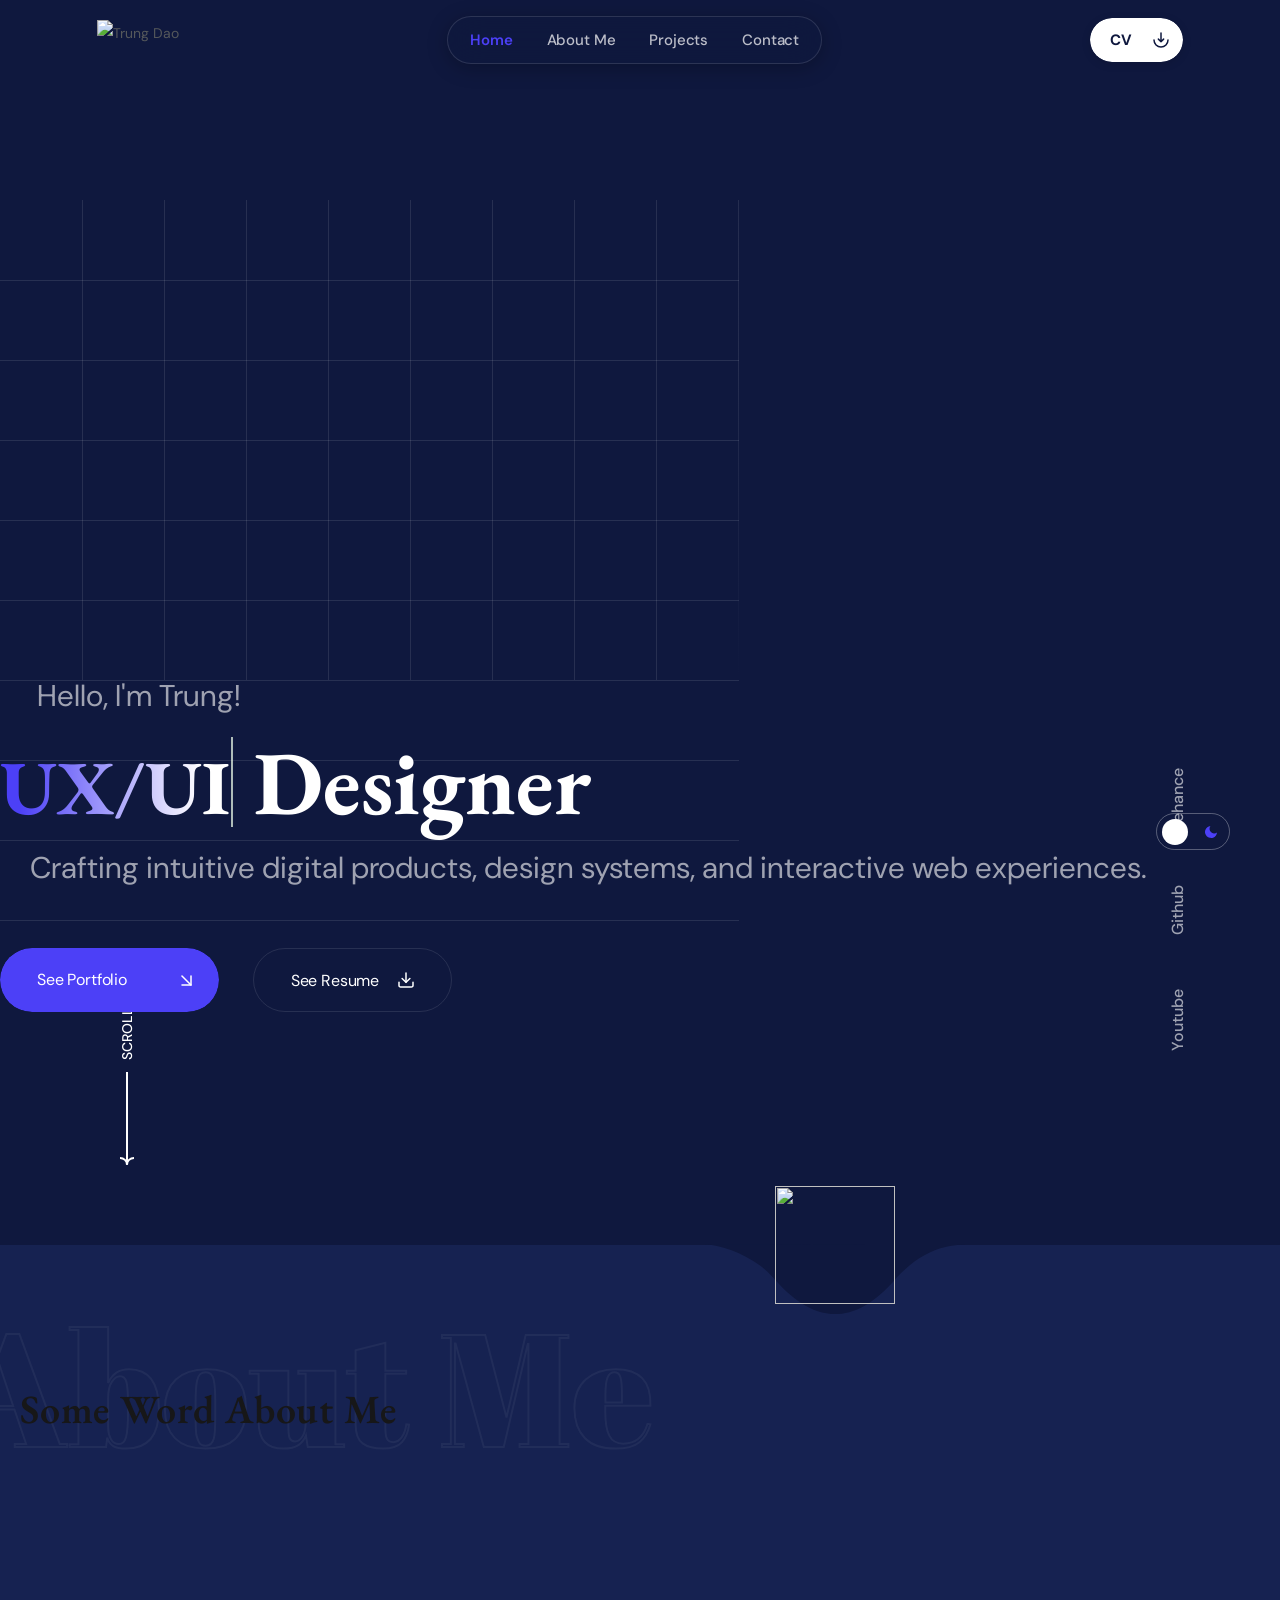
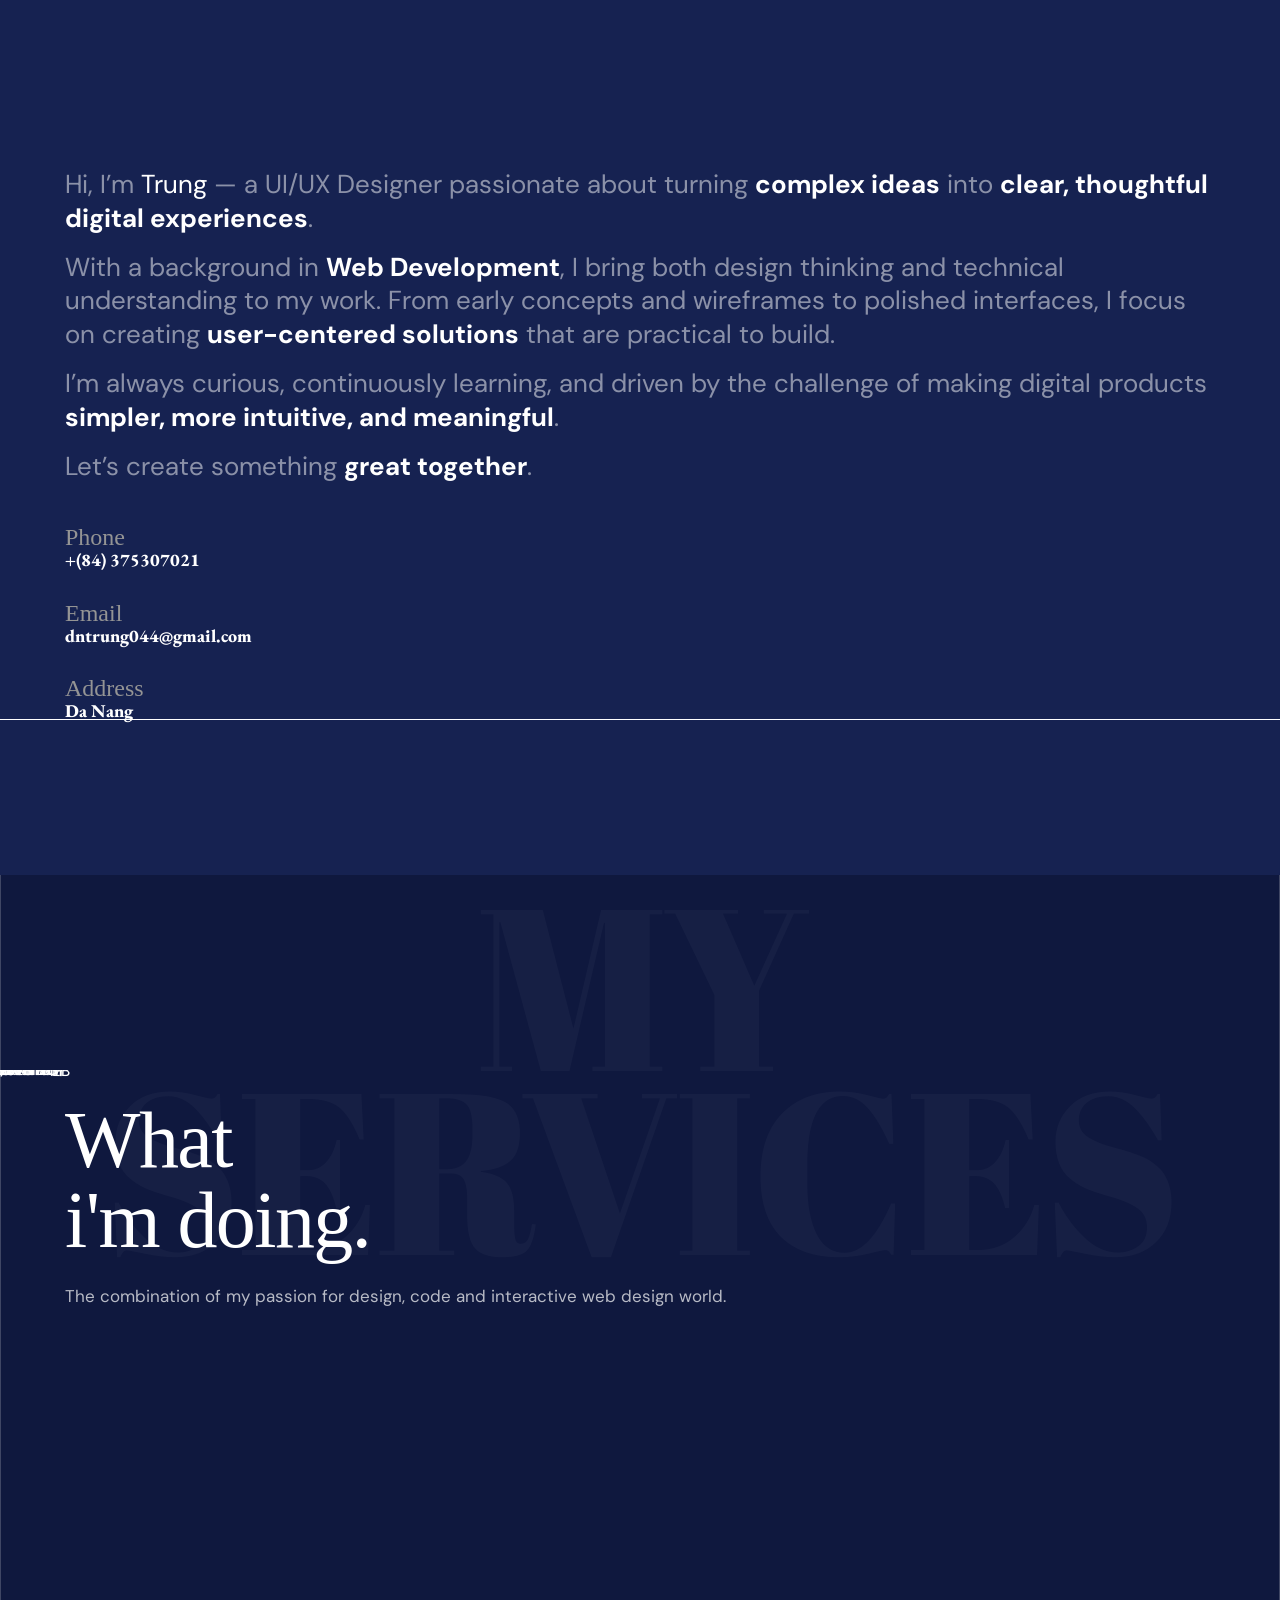
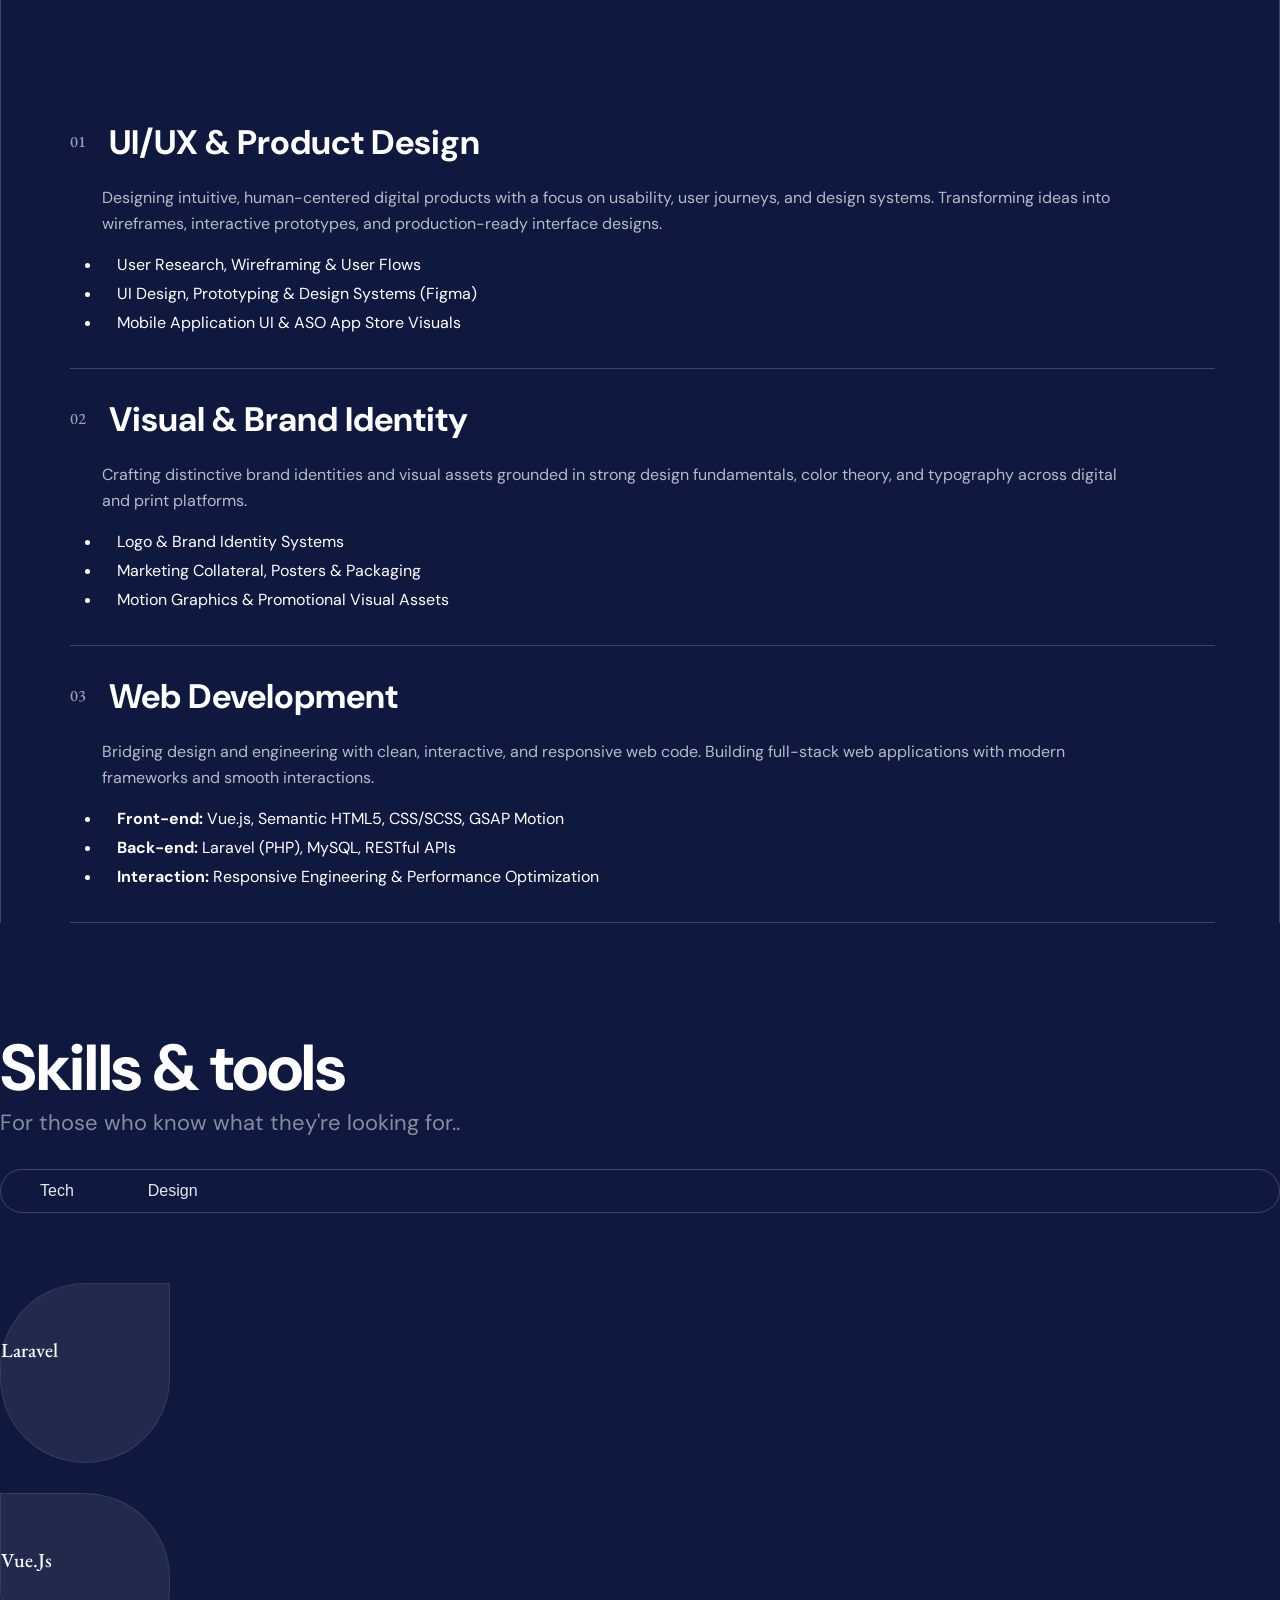
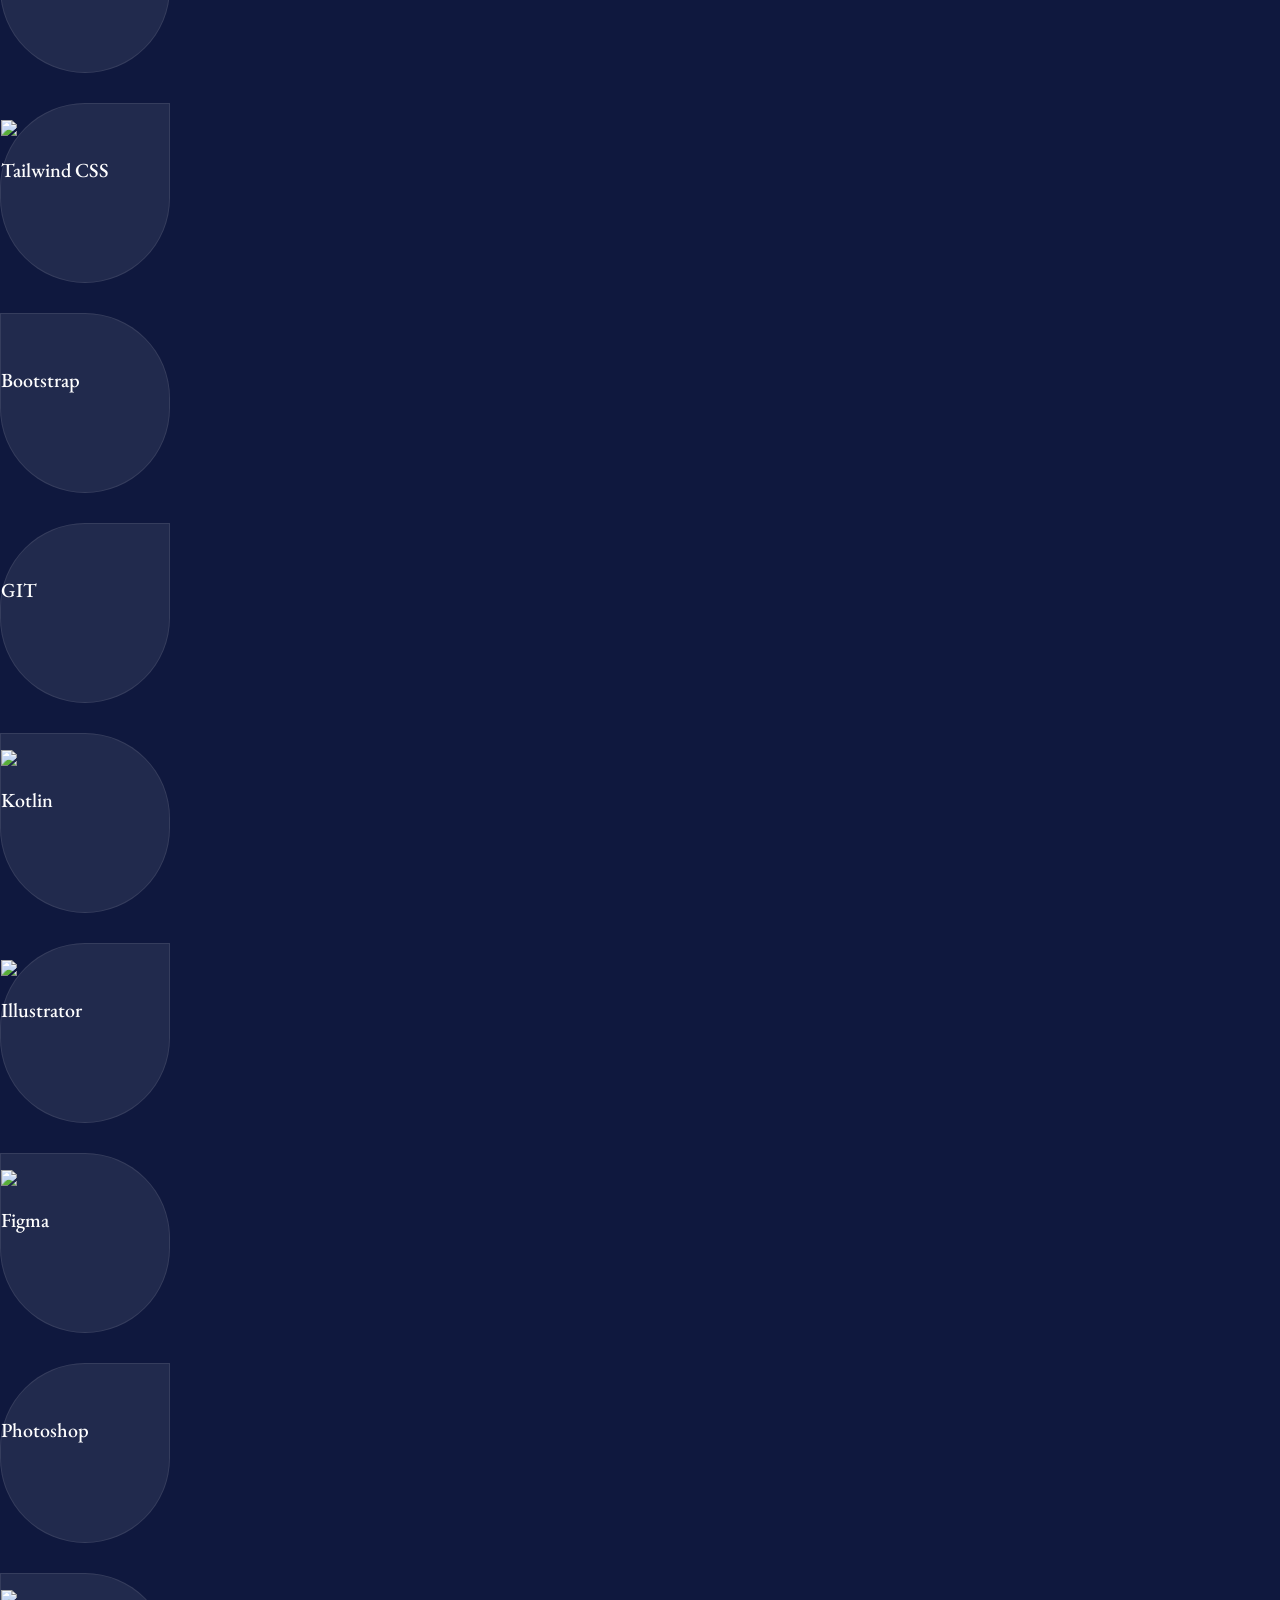
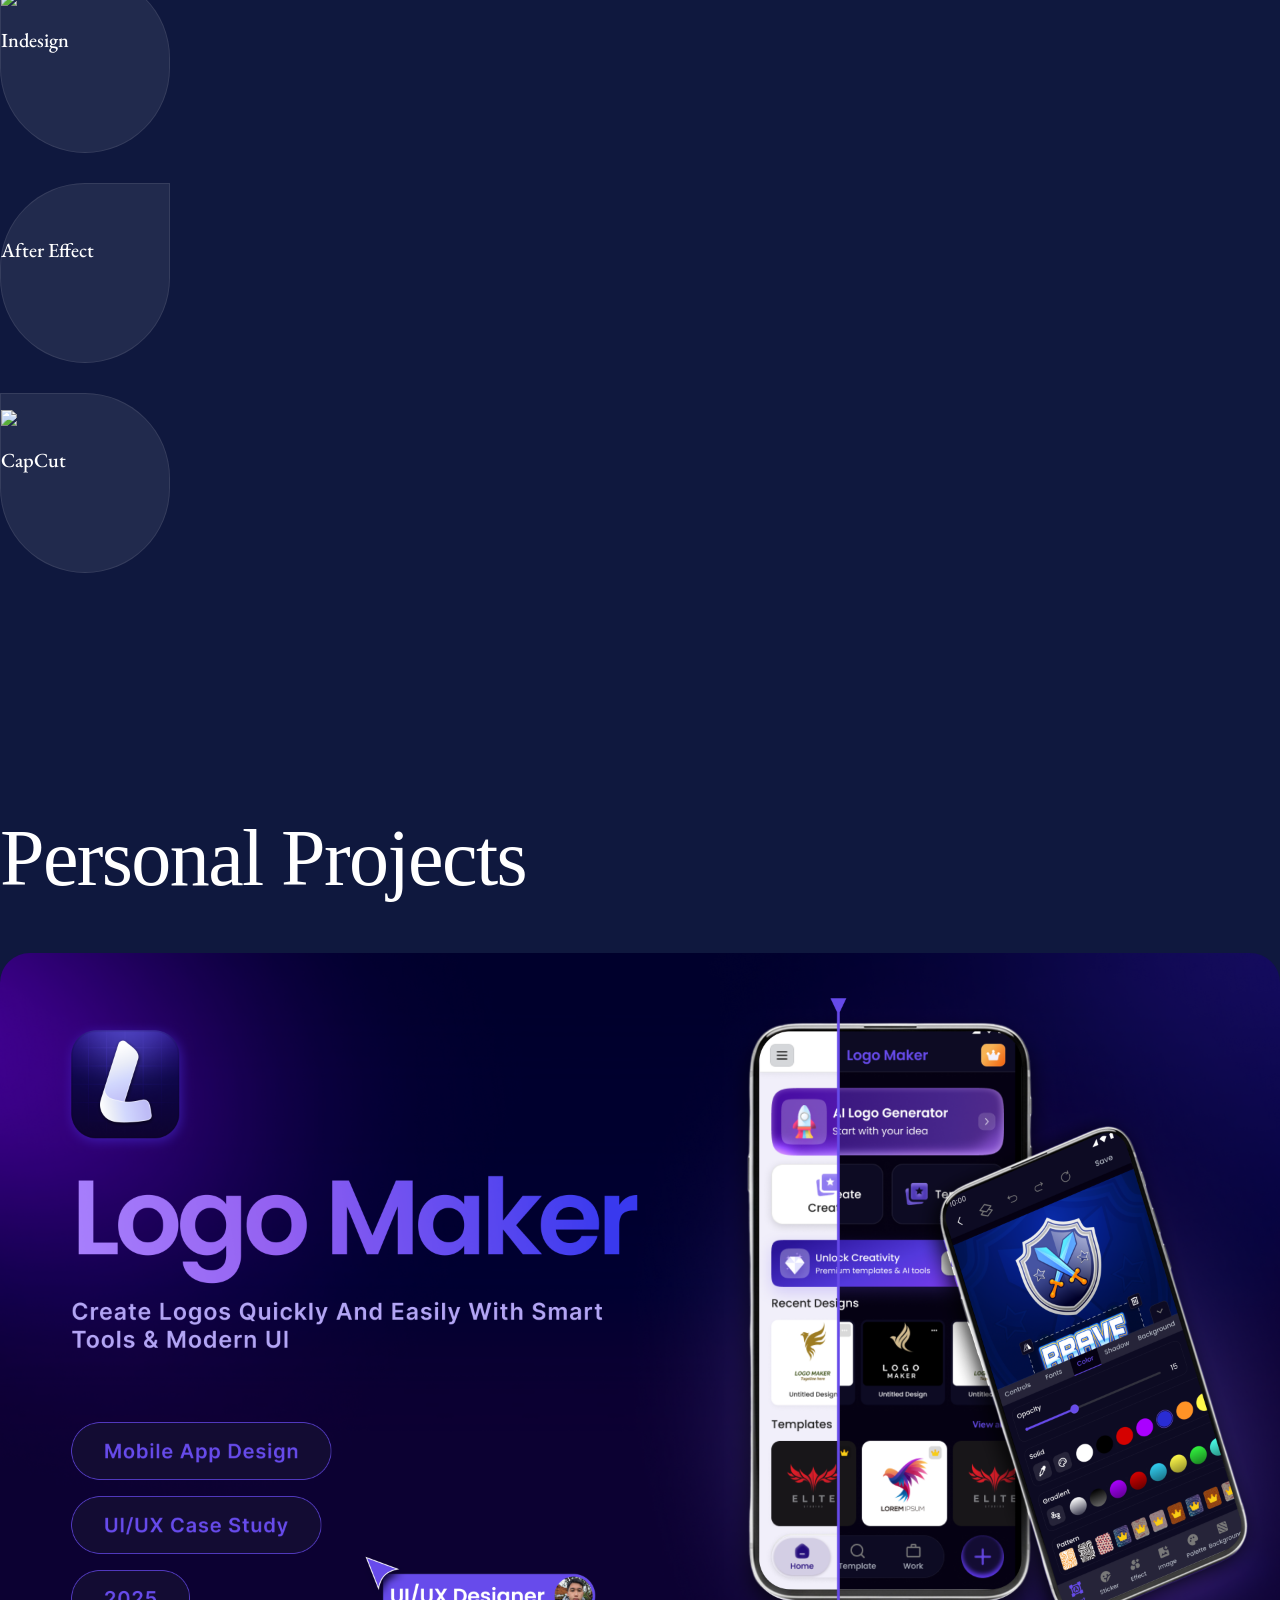
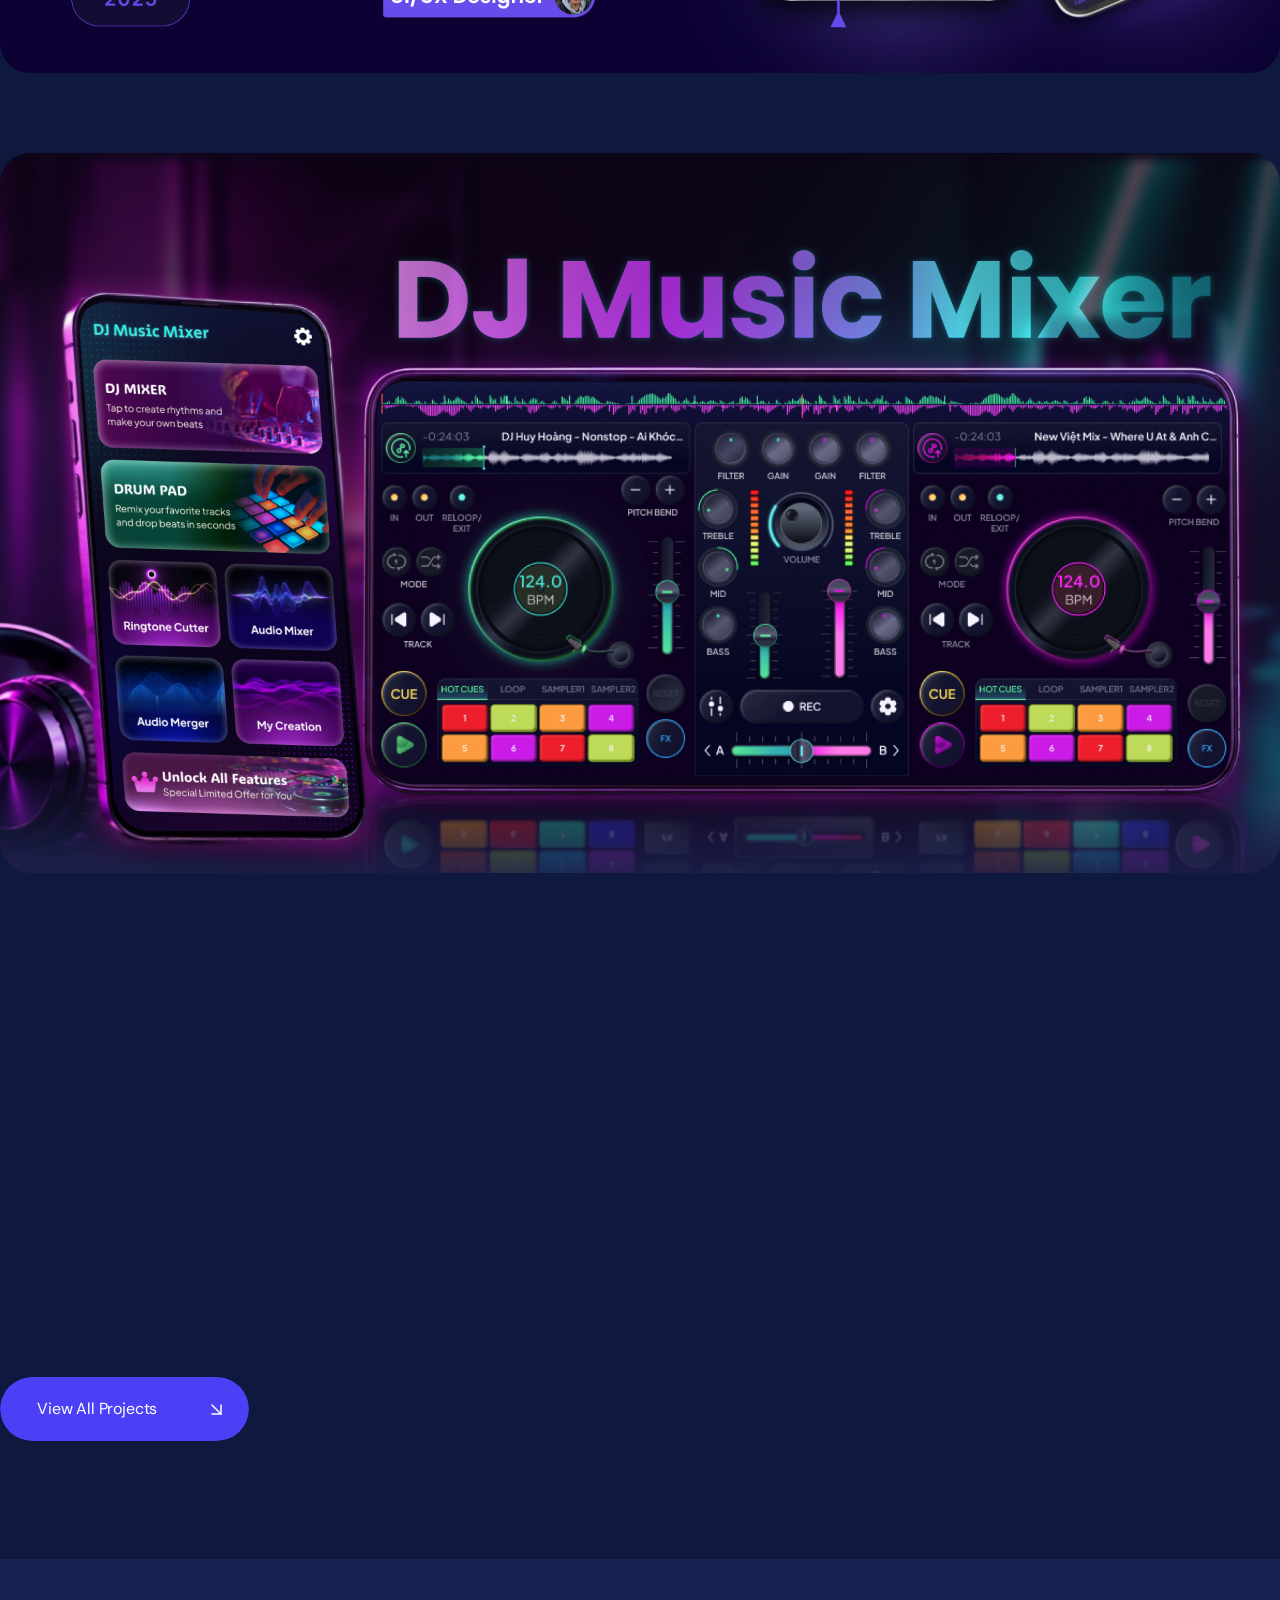
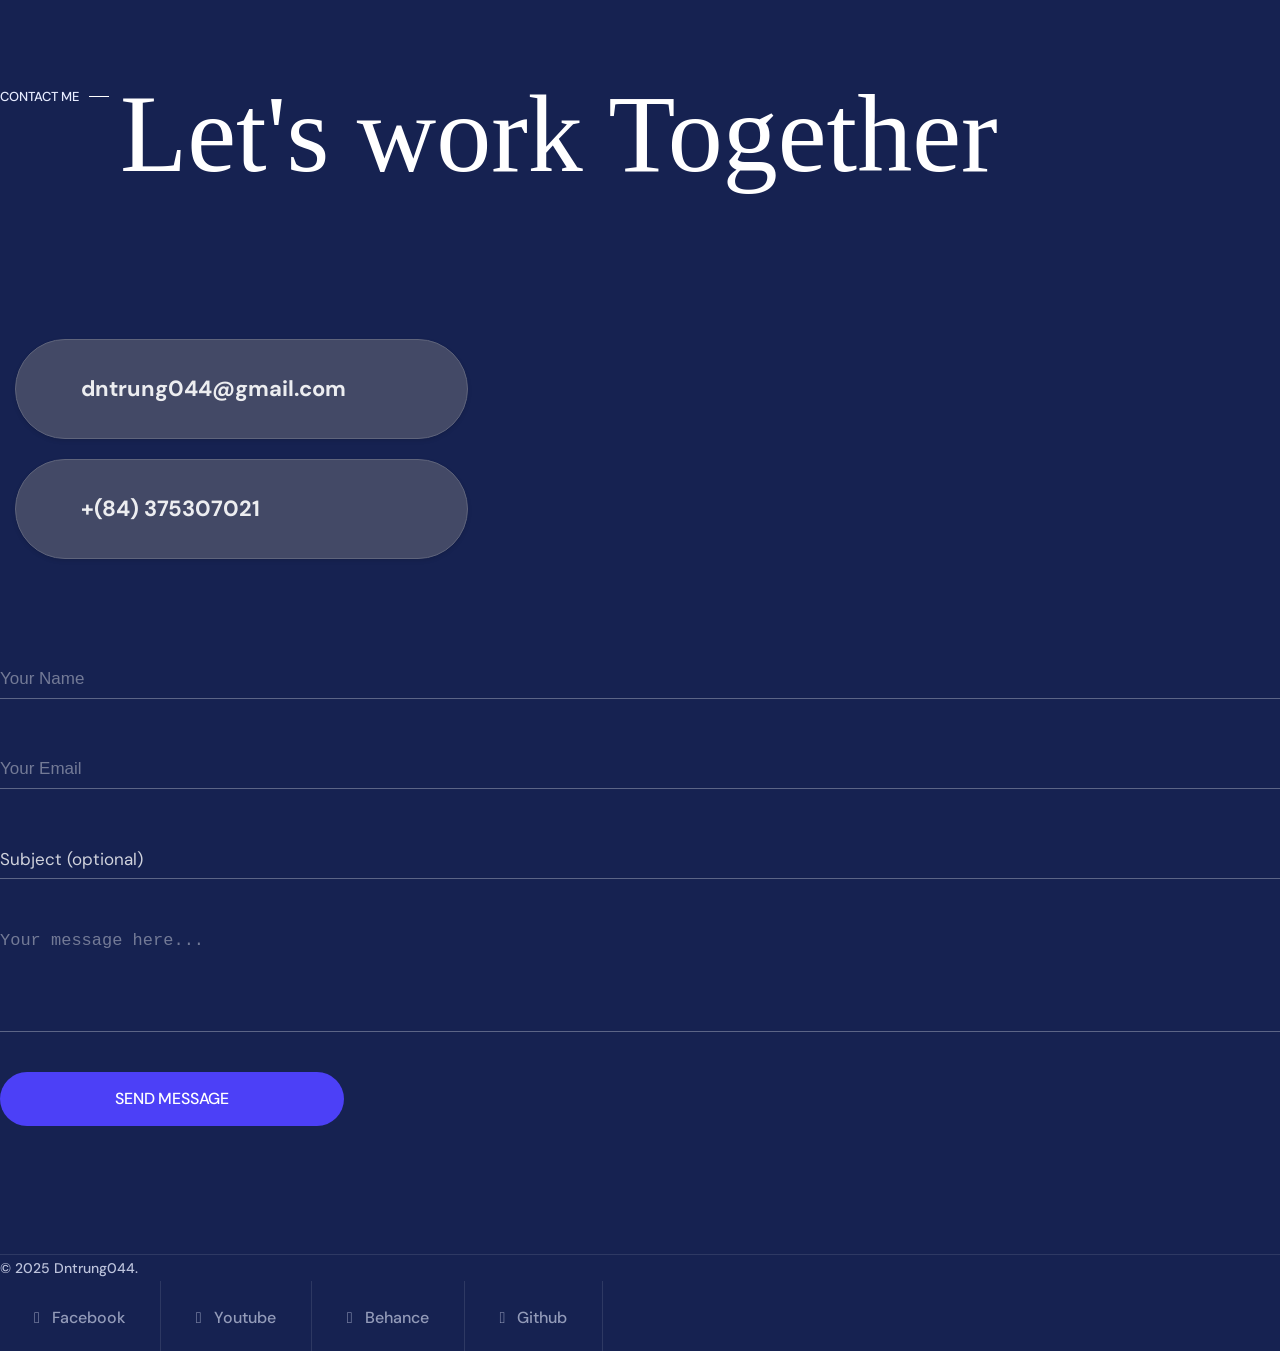
==== commit 9f6b2ef0: "update 1.1" ====
--- a/index.html
+++ b/index.html
@@ -786,7 +786,7 @@
                </div>
             </section>
             <!-- portfolio area -->
-            <section class="tp-project-3__area p-relative black-bg-3 pt-110  pb-110">
+            <section id="projects" class="tp-project-3__area p-relative black-bg-3 pt-110  pb-110">
                <div class="container">
                   <div class="row">
                      <div class="col-xl-12">
@@ -799,6 +799,8 @@
                   <div class="row">
                      <div class="col-xl-12">
                         <div class="tp-portfolio-item-wrapper-3">
+                          
+
                            <div class="tp-portfolio-item-3 portfolio-panel pb-80 tp-hover-reveal-text">
                               <a href="https://www.behance.net/gallery/234249983/Logo-Maker-Mobile-App-UI-Case-Study" target="_blank">
                                  <img src="/assets/img/portfolio/details/2/logomaker.webp" alt="">
@@ -808,6 +810,15 @@
                                  </div>
                               </a>
                            </div>
+                            <div class="tp-portfolio-item-3 portfolio-panel pb-80 tp-hover-reveal-text">
+                              <a href="https://www.behance.net/gallery/245294877/DJ-Music-Mixer-UI" target="_blank">
+                                 <img src="/assets/img/portfolio/3/bd_dj_mixer.webp" alt="">
+                                 <span></span>
+                                 <div class="tp-portfolio-view-btn-3">
+                                    <span>View on<br> Behance</span>
+                                 </div>
+                              </a>
+                           </div>
                            <div class="tp-portfolio-item-3 portfolio-panel pb-80 tp-hover-reveal-text">
                               <a href="/portfolio/2/app-visual-assets.html" target="_blank">
                                  <img src="/assets/img/portfolio/details/2/2/c.webp" alt="">
@@ -845,15 +856,7 @@
                                  </div>
                               </a>
                            </div>
-                           <div class="tp-portfolio-item-3 portfolio-panel pb-80 tp-hover-reveal-text">
-                              <a href="https://www.behance.net/gallery/221677039/Quang-noodle-restaurant-application" target="_blank">
-                                 <img src="/assets/img/portfolio/3/ui_noodles.webp" alt="">
-                                 <span></span>
-                                 <div class="tp-portfolio-view-btn-3">
-                                    <span>View on<br> Behance</span>
-                                 </div>
-                              </a>
-                           </div>
+                           
                         </div>
                      </div>
                   </div>
--- a/assets/css/main.css
+++ b/assets/css/main.css
@@ -331,20 +331,26 @@
    Selection Styles
    ------------------------------------------------------------------------ */
 *::-moz-selection {
-  background: var(--tp-common-black);
-  color: var(--tp-common-white);
+  background: #000000;
+  color: #ffffff;
   text-shadow: none;
 }
 
 ::-moz-selection {
-  background: var(--tp-common-black);
-  color: var(--tp-common-white);
+  background: #000000;
+  color: #ffffff;
   text-shadow: none;
 }
 
+*::selection {
+  background: #000000;
+  color: #ffffff;
+  text-shadow: none;
+}
+
 ::selection {
-  background: var(--tp-common-black);
-  color: var(--tp-common-white);
+  background: #000000;
+  color: #ffffff;
   text-shadow: none;
 }
 
@@ -793,19 +799,20 @@
   left: 0;
   right: 0;
   width: 100%;
-  height: 62px;
+  height: 56px;
   display: flex;
   justify-content: center;
   z-index: 10000;
   pointer-events: none;
-  transition: top 0.5s cubic-bezier(0.16, 1, 0.3, 1);
+  transition: top 0.4s cubic-bezier(0.16, 1, 0.3, 1),
+              height 0.4s cubic-bezier(0.16, 1, 0.3, 1);
 }
 
 .header-container {
   box-sizing: border-box;
   width: 90%;
   max-width: 1240px;
-  height: 62px;
+  height: 56px;
   padding: 0 32px;
   display: flex;
   align-items: center;
@@ -815,13 +822,13 @@
   border: 1px solid transparent;
   border-radius: var(--radius-pill);
   box-shadow: none;
-  transition: max-width 0.5s cubic-bezier(0.16, 1, 0.3, 1),
-              height 0.5s cubic-bezier(0.16, 1, 0.3, 1),
-              padding 0.5s cubic-bezier(0.16, 1, 0.3, 1),
-              background-color 0.5s cubic-bezier(0.16, 1, 0.3, 1),
-              border-color 0.5s cubic-bezier(0.16, 1, 0.3, 1),
-              box-shadow 0.5s cubic-bezier(0.16, 1, 0.3, 1),
-              gap 0.5s cubic-bezier(0.16, 1, 0.3, 1);
+  transition: max-width 0.4s cubic-bezier(0.16, 1, 0.3, 1),
+              height 0.4s cubic-bezier(0.16, 1, 0.3, 1),
+              padding 0.4s cubic-bezier(0.16, 1, 0.3, 1),
+              background-color 0.4s cubic-bezier(0.16, 1, 0.3, 1),
+              border-color 0.4s cubic-bezier(0.16, 1, 0.3, 1),
+              box-shadow 0.4s cubic-bezier(0.16, 1, 0.3, 1),
+              gap 0.4s cubic-bezier(0.16, 1, 0.3, 1);
 }
 
 /* --------------------------------------------------------------------------
@@ -860,10 +867,11 @@
   visibility: visible;
   transform: scale(1);
   transform-origin: left center;
-  transition: opacity 0.45s cubic-bezier(0.16, 1, 0.3, 1),
-              transform 0.45s cubic-bezier(0.16, 1, 0.3, 1),
-              max-width 0.45s cubic-bezier(0.16, 1, 0.3, 1),
-              visibility 0.45s;
+  transition: opacity 0.4s cubic-bezier(0.16, 1, 0.3, 1),
+              transform 0.4s cubic-bezier(0.16, 1, 0.3, 1),
+              max-width 0.4s cubic-bezier(0.16, 1, 0.3, 1),
+              height 0.4s cubic-bezier(0.16, 1, 0.3, 1),
+              visibility 0.4s;
 }
 
 /* Theme-specific logo switching (Clean asset rendering, no invert artifacts) */
@@ -936,13 +944,13 @@
   -webkit-backdrop-filter: blur(18px);
   border: 1px solid rgba(255, 255, 255, 0.12);
   border-radius: var(--radius-pill);
-  padding: 4px 8px;
+  padding: 3px 6px;
   box-shadow: 0 4px 20px rgba(0, 0, 0, 0.25);
-  transition: background-color 0.45s cubic-bezier(0.16, 1, 0.3, 1),
-              border-color 0.45s cubic-bezier(0.16, 1, 0.3, 1),
-              box-shadow 0.45s cubic-bezier(0.16, 1, 0.3, 1),
-              padding 0.45s cubic-bezier(0.16, 1, 0.3, 1),
-              height 0.45s cubic-bezier(0.16, 1, 0.3, 1);
+  transition: background-color 0.4s cubic-bezier(0.16, 1, 0.3, 1),
+              border-color 0.4s cubic-bezier(0.16, 1, 0.3, 1),
+              box-shadow 0.4s cubic-bezier(0.16, 1, 0.3, 1),
+              padding 0.4s cubic-bezier(0.16, 1, 0.3, 1),
+              height 0.4s cubic-bezier(0.16, 1, 0.3, 1);
 }
 
 .header-nav-list {
@@ -964,8 +972,8 @@
   align-items: center;
   justify-content: center;
   position: relative;
-  min-height: 40px;
-  padding: 8px 15px;
+  min-height: 42px;
+  padding: 7px 16px;
   font-family: var(--font-body);
   font-size: 15px;
   font-weight: 500;
@@ -976,7 +984,7 @@
   border-radius: var(--radius-pill);
   white-space: nowrap;
   outline: none;
-  transition: color 0.25s ease, font-weight 0.25s ease, padding 0.45s cubic-bezier(0.16, 1, 0.3, 1), font-size 0.45s cubic-bezier(0.16, 1, 0.3, 1);
+  transition: color 0.25s ease, font-weight 0.25s ease, padding 0.4s cubic-bezier(0.16, 1, 0.3, 1), font-size 0.4s cubic-bezier(0.16, 1, 0.3, 1), min-height 0.4s cubic-bezier(0.16, 1, 0.3, 1);
 }
 
 .header-nav-link:hover {
@@ -985,12 +993,14 @@
 }
 
 /* Active navigation state: No underline, text highlighted with Primary accent color */
+.header-nav-item.active .header-nav-link,
 .header-nav-link.active {
   color: var(--color-accent) !important;
   font-weight: 600;
   background: transparent !important;
 }
 
+.header-nav-item.active .header-nav-link::after,
 .header-nav-link.active::after {
   display: none !important;
   content: none !important;
@@ -1017,9 +1027,9 @@
   display: inline-flex;
   align-items: center;
   justify-content: center;
-  height: 42px;
-  line-height: 42px;
-  padding: 0 13px 0 18px;
+  height: 44px;
+  line-height: 44px;
+  padding: 0 14px 0 20px;
   margin: 0 !important;
   font-family: var(--font-body);
   font-size: 15px;
@@ -1035,7 +1045,7 @@
   z-index: 1;
   overflow: hidden;
   box-shadow: 0 2px 10px rgba(0, 0, 0, 0.12);
-  transition: color 0.35s ease, border-color 0.35s ease;
+  transition: color 0.35s ease, border-color 0.35s ease, height 0.4s cubic-bezier(0.16, 1, 0.3, 1), line-height 0.4s cubic-bezier(0.16, 1, 0.3, 1), padding 0.4s cubic-bezier(0.16, 1, 0.3, 1);
 }
 
 /* White background pill by default */
@@ -1049,7 +1059,7 @@
   background-color: var(--primitive-white);
   border-radius: var(--radius-pill);
   z-index: -1;
-  transition: width 0.35s cubic-bezier(0.16, 1, 0.3, 1), background-color 0.35s ease;
+  transition: width 0.35s cubic-bezier(0.16, 1, 0.3, 1), height 0.35s cubic-bezier(0.16, 1, 0.3, 1), background-color 0.35s ease;
 }
 
 .header-container .tp-btn-white span.text {
@@ -1079,8 +1089,8 @@
 }
 
 .header-container .tp-btn-white:hover::after {
-  width: 42px;
-  height: 42px;
+  width: 44px;
+  height: 44px;
   border-radius: 50%;
 }
 
@@ -1131,12 +1141,13 @@
    -------------------------------------------------------------------------- */
 .header-area.is-scrolled {
   top: 0.75rem;
+  height: 48px;
 }
 
 .header-area.is-scrolled .header-container {
   max-width: 580px;
   height: 48px;
-  padding: 6px 6px;
+  padding: 4px 8px;
   background-color: rgba(11, 18, 47, 0.88);
   backdrop-filter: blur(20px);
   -webkit-backdrop-filter: blur(20px);
@@ -1158,7 +1169,9 @@
 
 .header-area.is-scrolled .logo-icon {
   opacity: 1;
-  max-width: 34px;
+  max-width: 36px;
+  height: 36px;
+  width: 36px;
   visibility: visible;
   transform: scale(1);
   pointer-events: auto;
@@ -1169,8 +1182,8 @@
   opacity: 1;
   visibility: visible;
   max-width: 1px;
-  height: 22px;
-  margin: 0 8px;
+  height: 28px;
+  margin: 0 10px;
 }
 
 /* Center nav transparent inside compact dock */
@@ -1179,34 +1192,35 @@
   backdrop-filter: none;
   -webkit-backdrop-filter: none;
   border-color: transparent;
+  border: none;
   box-shadow: none;
   padding: 0;
-  height: auto;
+  height: 40px;
 }
 
 .header-area.is-scrolled .header-nav-link {
-  min-height: 36px;
-  padding: 5px 11px;
-  font-size: 13.5px;
+  min-height: 40px;
+  padding: 6px 14px;
+  font-size: 14.5px;
 }
 
 /* Scrolled compact CTA button */
 .header-area.is-scrolled .header-container .tp-btn-white {
-  height: 36px;
-  line-height: 36px;
-  padding: 0 10px 0 14px;
-  font-size: 13px;
+  height: 40px;
+  line-height: 40px;
+  padding: 0 12px 0 16px;
+  font-size: 14px;
   box-shadow: none;
   margin-top: 0 !important;
 }
 
 .header-area.is-scrolled .header-container .tp-btn-white span.text {
-  margin-right: 16px;
+  margin-right: 18px;
 }
 
 .header-area.is-scrolled .header-container .tp-btn-white:hover::after {
-  width: 36px;
-  height: 36px;
+  width: 40px;
+  height: 40px;
   border-radius: 50%;
 }
 
@@ -1432,12 +1446,14 @@
   color: var(--color-text-primary);
 }
 
+html[tp-theme=tp-theme-light] .header-nav-item.active .header-nav-link,
 html[tp-theme=tp-theme-light] .header-nav-link.active {
   color: var(--color-accent) !important;
   font-weight: 600;
   background: transparent !important;
 }
 
+html[tp-theme=tp-theme-light] .header-nav-item.active .header-nav-link::after,
 html[tp-theme=tp-theme-light] .header-nav-link.active::after {
   display: none !important;
   content: none !important;
@@ -1874,6 +1890,26 @@
 
 .tp-copyright-3__social ul li:hover:last-child a {
   border-right: 1px solid rgba(231, 236, 255, 0.1);
+}
+
+/* --------------------------------------------------------------------------
+   Footer Light Theme Overrides
+   -------------------------------------------------------------------------- */
+html[tp-theme=tp-theme-light] .tp-footer-3__title,
+html[tp-theme=tp-theme-light] .tp-footer-3__title *,
+html[tp-theme="tp-theme-light"] .tp-footer-3__title,
+html[tp-theme="tp-theme-light"] .tp-footer-3__title * {
+  color: var(--tp-common-black-5);
+}
+
+html[tp-theme=tp-theme-light] .tp-footer-3__subtitle,
+html[tp-theme="tp-theme-light"] .tp-footer-3__subtitle {
+  color: var(--tp-common-black-5);
+}
+
+html[tp-theme=tp-theme-light] .tp-footer-3__subtitle::after,
+html[tp-theme="tp-theme-light"] .tp-footer-3__subtitle::after {
+  background-color: var(--tp-common-black-5);
 }
 /* <<< END 3-global/_footer.css <<< */
 /* >>> BEGIN 3-global/_theme-toggle.css >>> */
@@ -2141,29 +2177,30 @@
    -------------------------------------------------------------------------- */
 
 html[tp-theme=tp-theme-light] .tp-theme-toggle-main {
-  border: 1.5px solid #5a3bff;
+  border: 1.5px solid var(--tp-common-black-5, #171718);
   border-radius: 100px;
 }
 
+html[tp-theme=tp-theme-light] .tp-theme-toggle-main.light-active .tp-theme-toggle-light,
 html[tp-theme=tp-theme-light] .tp-theme-toggle-main.light-active #tp-theme-toggle-light {
   color: var(--tp-common-white);
 }
 
 html[tp-theme=tp-theme-light] .tp-theme-toggle-dark svg {
-  color: var(--tp-common-black-5-active);
+  color: var(--tp-common-black-5, #171718);
 }
 
 html[tp-theme=tp-theme-light] .tp-theme-toggle-slide {
   color: var(--tp-common-white);
-  background-color: var(--tp-common-black-5-active);
+  background-color: var(--tp-common-black-5, #171718);
 }
 
 html[tp-theme=tp-theme-light] #tp-theme-toggle-dark svg {
-  color: var(--tp-common-black);
+  color: var(--tp-common-black-5, #171718);
 }
 
 html[tp-theme=tp-theme-light] div.tp-theme-toggle-single #tp-theme-toggle-main {
-  border: 1px solid rgba(25, 37, 83, 0.1);
+  border: 1px solid rgba(23, 23, 24, 0.2);
 }
 /* <<< END 3-global/_theme-toggle.css <<< */
 /* >>> BEGIN 3-global/_buttons.css >>> */
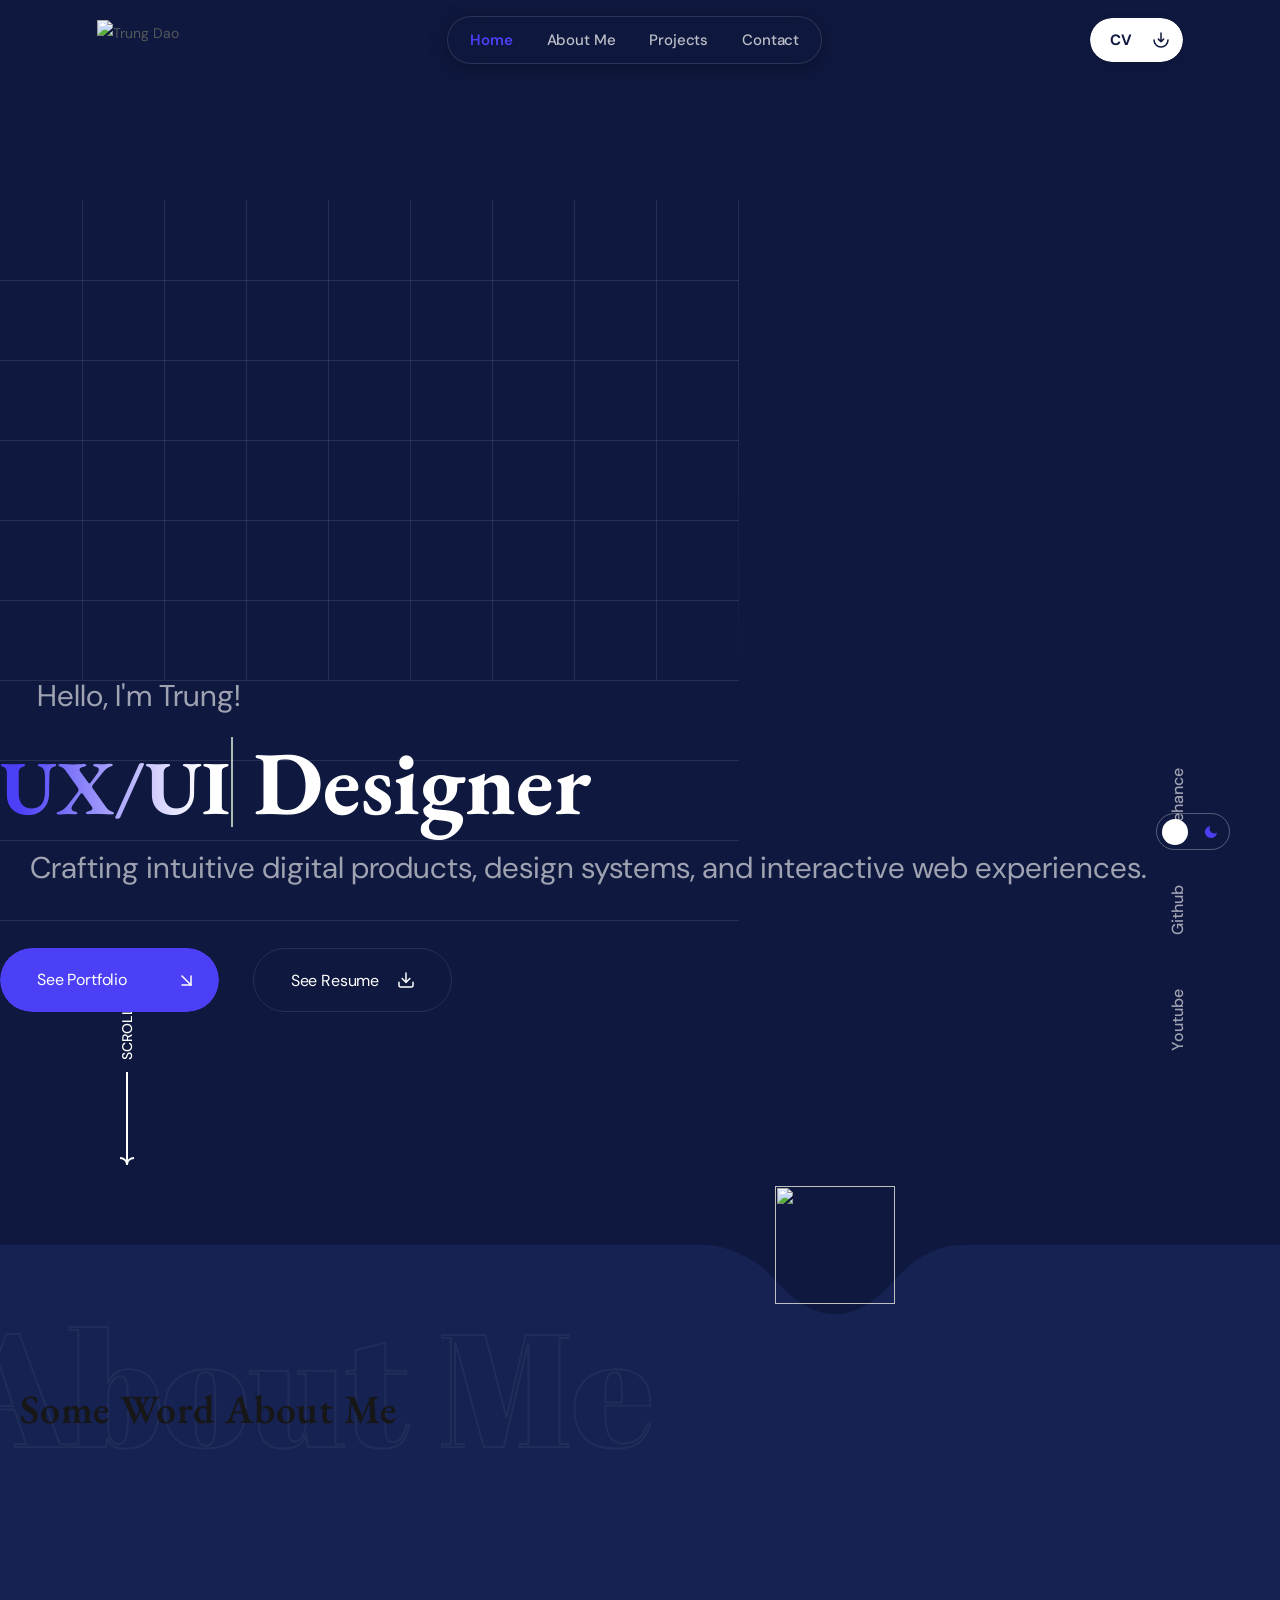
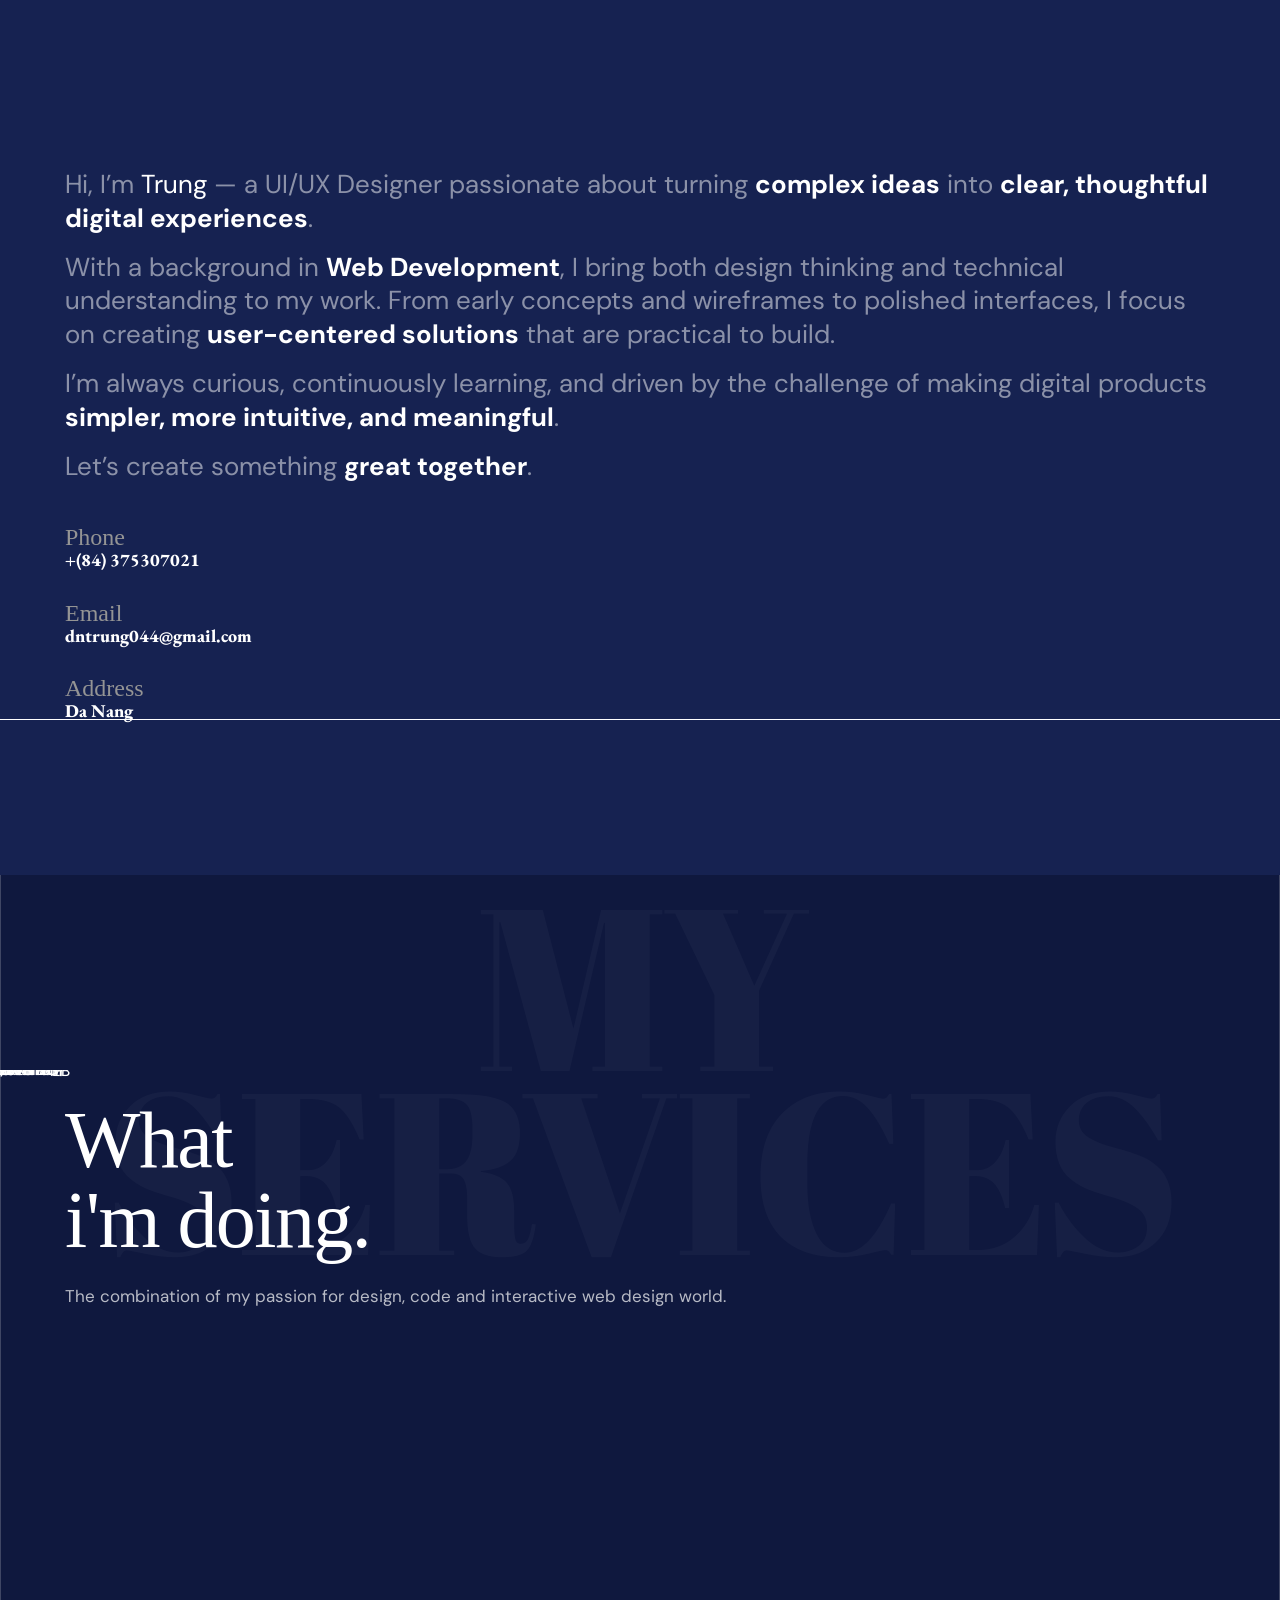
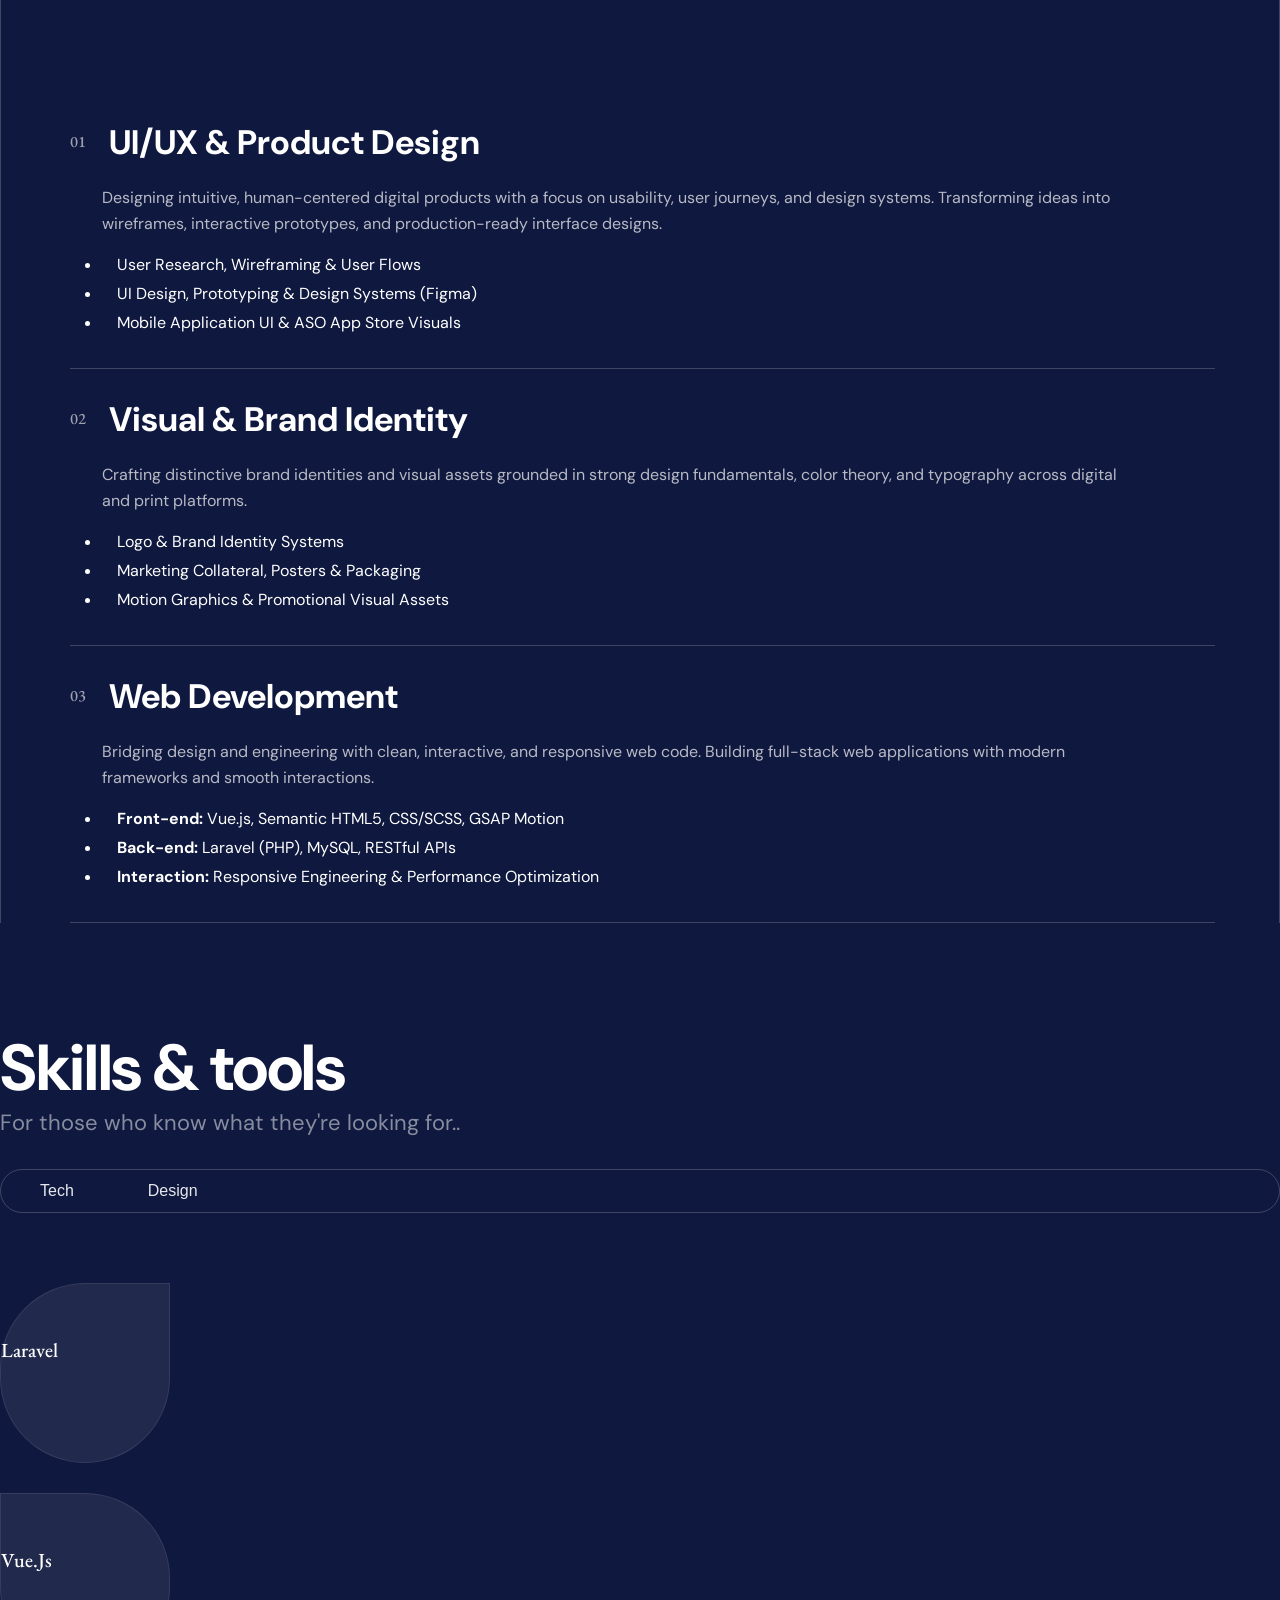
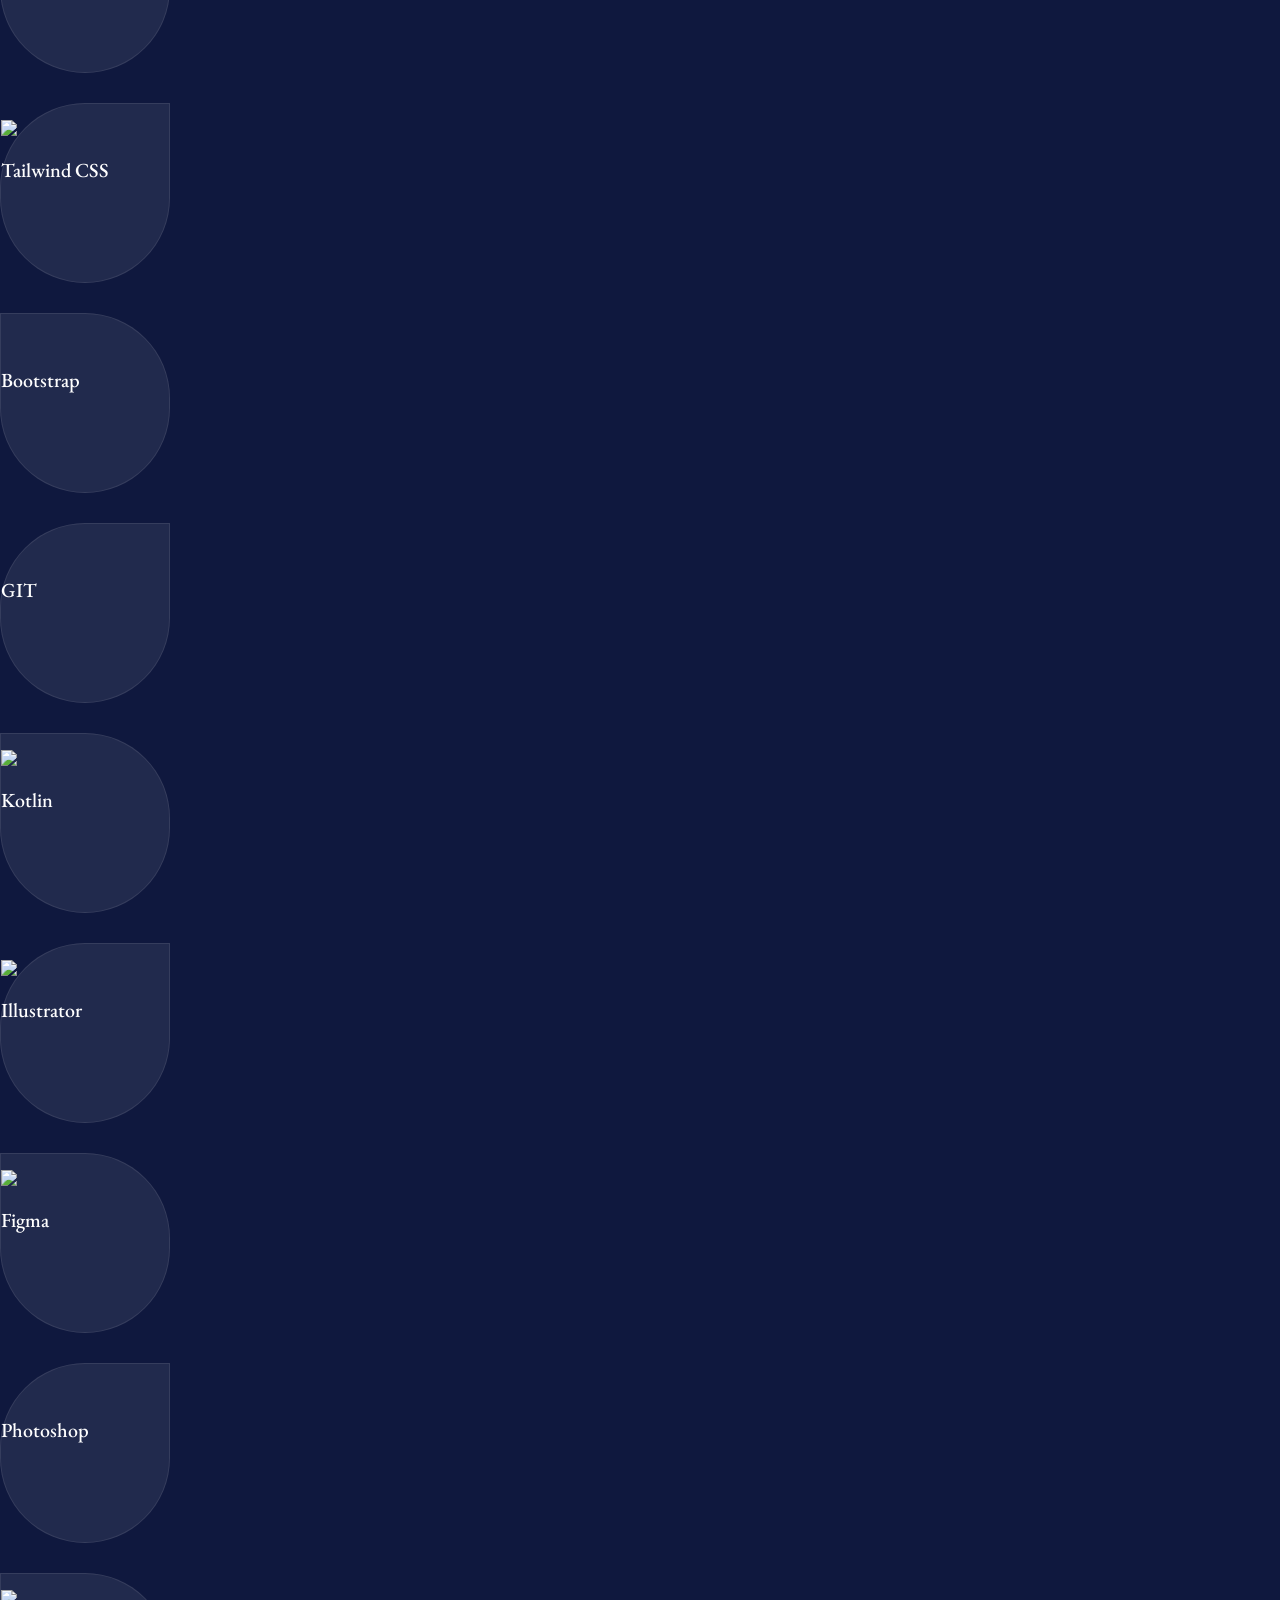
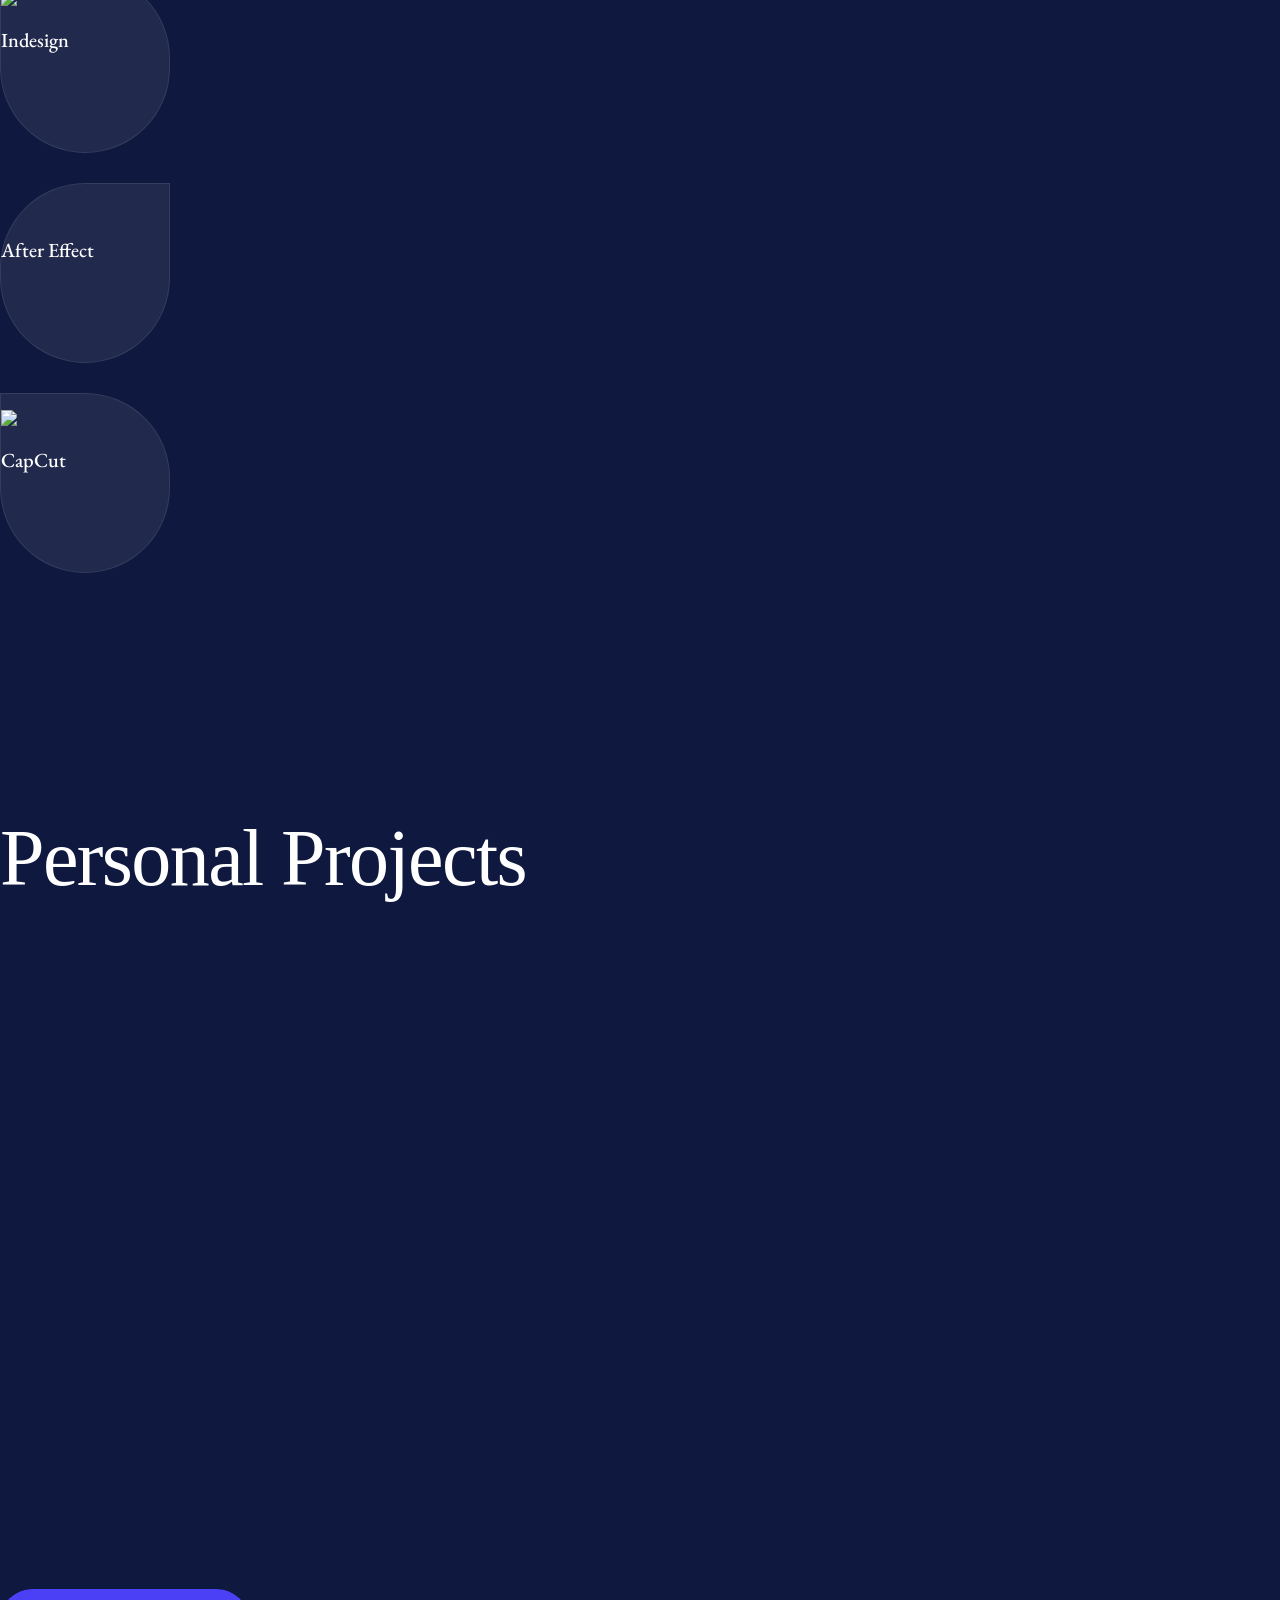
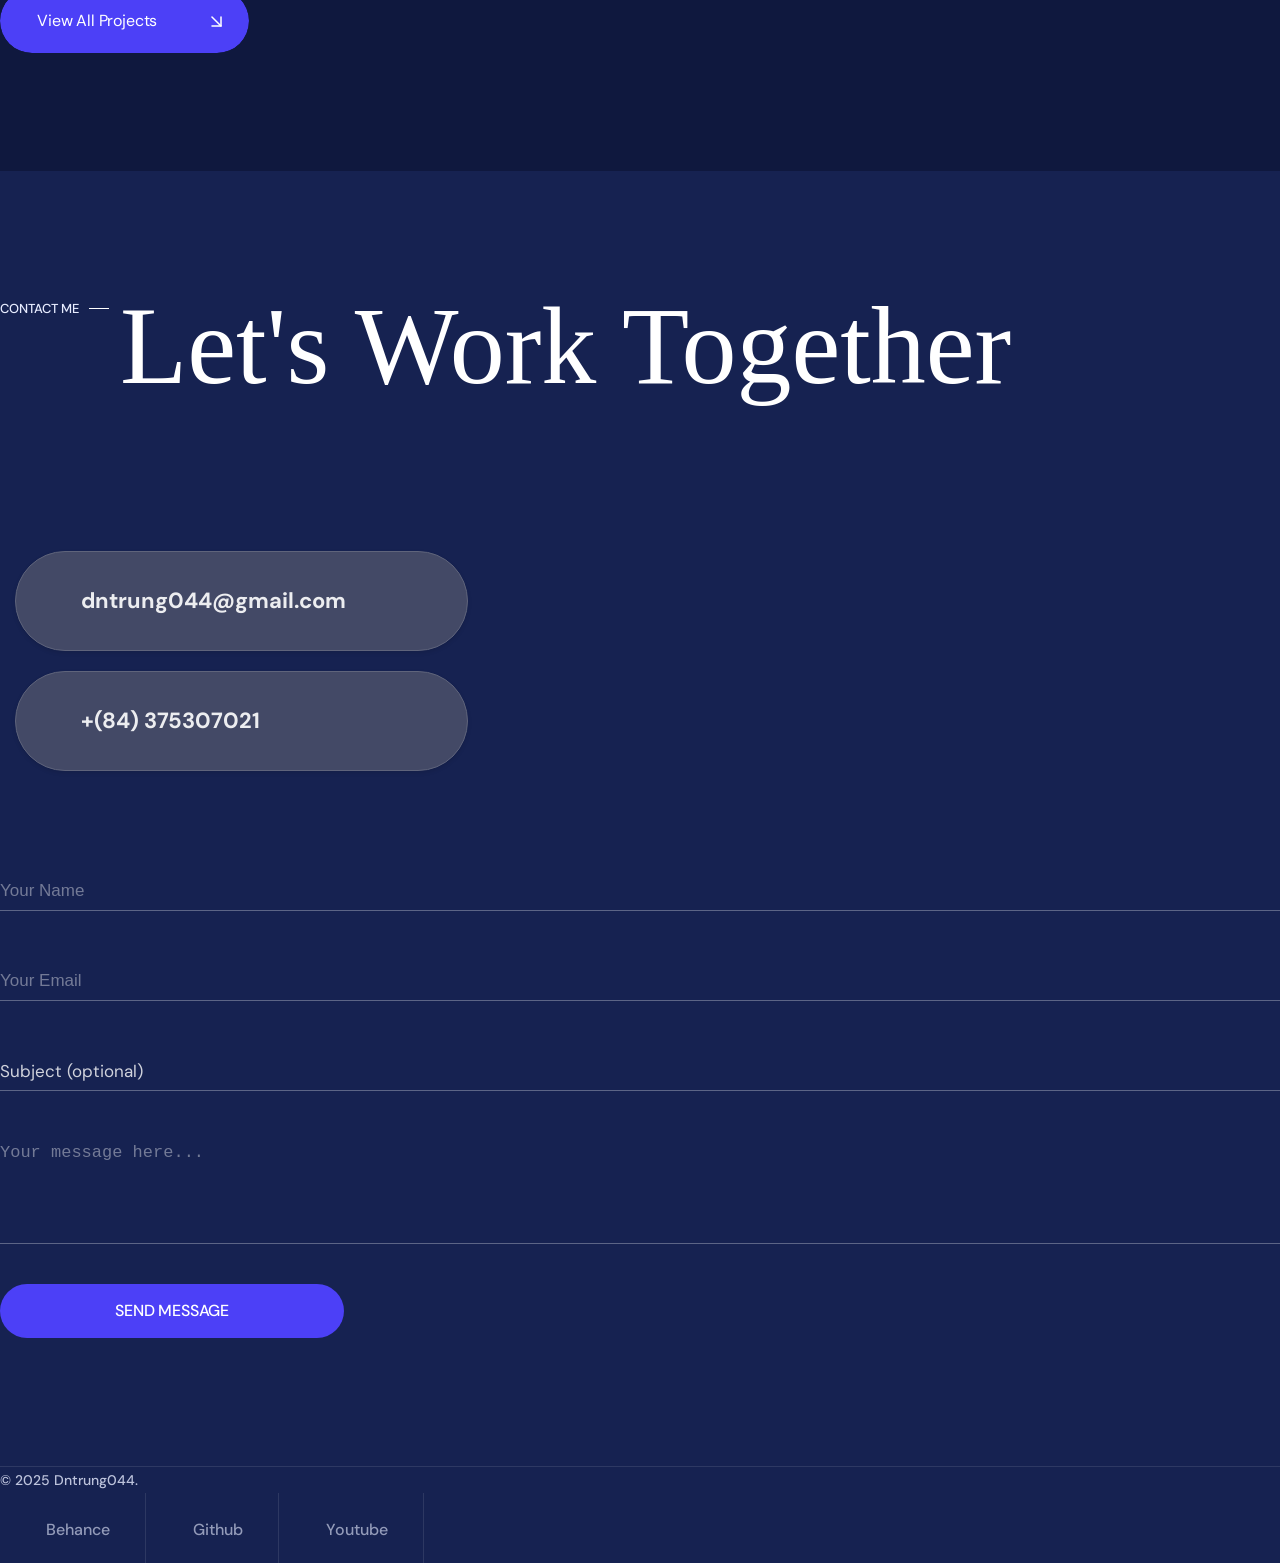
==== commit 4c5e2a66: "update 1.2" ====
--- a/index.html
+++ b/index.html
@@ -116,16 +116,21 @@
 
          <!-- Right Zone: CTA & Mobile Toggle -->
          <div class="header-zone-right">
-            <a class="tp-btn-white mt-2 header-cv-cta" href="/assets/CV/CV_UIUX Design_Trung.pdf" target="_blank" rel="noopener noreferrer" download aria-label="Download CV">
+            <a class="tp-btn-white mt-2 header-cv-cta" href="/assets/CV/CV_UIUX Design_Trung.pdf" target="_blank"
+               rel="noopener noreferrer" download aria-label="Download CV">
                <span class="text">CV</span>
-               <svg width="16" height="16" viewBox="0 0 16 16" fill="none" xmlns="http://www.w3.org/2000/svg" aria-hidden="true">
-                  <path d="M1 8C1 11.866 4.13401 15 8 15C11.866 15 15 11.866 15 8" stroke="currentColor" stroke-width="1.5" stroke-linecap="round"></path>
-                  <path d="M8 1L8 9.75M8 9.75L10.625 7.125M8 9.75L5.375 7.125" stroke="currentColor" stroke-width="1.5" stroke-linecap="round" stroke-linejoin="round"></path>
+               <svg width="16" height="16" viewBox="0 0 16 16" fill="none" xmlns="http://www.w3.org/2000/svg"
+                  aria-hidden="true">
+                  <path d="M1 8C1 11.866 4.13401 15 8 15C11.866 15 15 11.866 15 8" stroke="currentColor"
+                     stroke-width="1.5" stroke-linecap="round"></path>
+                  <path d="M8 1L8 9.75M8 9.75L10.625 7.125M8 9.75L5.375 7.125" stroke="currentColor" stroke-width="1.5"
+                     stroke-linecap="round" stroke-linejoin="round"></path>
                </svg>
             </a>
 
             <!-- Mobile Menu Toggle Button -->
-            <button type="button" class="header-mobile-toggle" aria-label="Toggle navigation menu" aria-expanded="false" aria-controls="header-mobile-menu">
+            <button type="button" class="header-mobile-toggle" aria-label="Toggle navigation menu" aria-expanded="false"
+               aria-controls="header-mobile-menu">
                <span class="hamburger-line line-1"></span>
                <span class="hamburger-line line-2"></span>
                <span class="hamburger-line line-3"></span>
@@ -143,11 +148,15 @@
                <li class="mobile-nav-item"><a href="#contact" class="mobile-nav-link">Contact</a></li>
             </ul>
             <div class="mobile-nav-cta">
-               <a class="tp-btn-white mobile-cv-btn" href="/assets/CV/CV_UIUX Design_Trung.pdf" target="_blank" rel="noopener noreferrer" download aria-label="Download CV">
+               <a class="tp-btn-white mobile-cv-btn" href="/assets/CV/CV_UIUX Design_Trung.pdf" target="_blank"
+                  rel="noopener noreferrer" download aria-label="Download CV">
                   <span class="text">CV</span>
-                  <svg width="16" height="16" viewBox="0 0 16 16" fill="none" xmlns="http://www.w3.org/2000/svg" aria-hidden="true">
-                     <path d="M1 8C1 11.866 4.13401 15 8 15C11.866 15 15 11.866 15 8" stroke="currentColor" stroke-width="1.5" stroke-linecap="round"></path>
-                     <path d="M8 1L8 9.75M8 9.75L10.625 7.125M8 9.75L5.375 7.125" stroke="currentColor" stroke-width="1.5" stroke-linecap="round" stroke-linejoin="round"></path>
+                  <svg width="16" height="16" viewBox="0 0 16 16" fill="none" xmlns="http://www.w3.org/2000/svg"
+                     aria-hidden="true">
+                     <path d="M1 8C1 11.866 4.13401 15 8 15C11.866 15 15 11.866 15 8" stroke="currentColor"
+                        stroke-width="1.5" stroke-linecap="round"></path>
+                     <path d="M8 1L8 9.75M8 9.75L10.625 7.125M8 9.75L5.375 7.125" stroke="currentColor"
+                        stroke-width="1.5" stroke-linecap="round" stroke-linejoin="round"></path>
                   </svg>
                </a>
             </div>
@@ -241,14 +250,18 @@
 
                         </div>
                         <div class="tp-hero-3__btn-box tp_wrap_anim">
-                           <p class="ms-0">Crafting intuitive digital products, design systems, and interactive web experiences.</p>
+                           <p class="ms-0">Crafting intuitive digital products, design systems, and interactive web
+                              experiences.</p>
                            <div class="ab-hero__btn-box">
-                               <a class="tp-btn-blue" href="/portfolio.html">
+                              <a class="tp-btn-blue" href="/portfolio.html">
                                  <span class="text">See Portfolio</span>
                                  <span class="icon">
-                                    <svg width="11" height="11" viewBox="0 0 11 11" fill="none" xmlns="http://www.w3.org/2000/svg">
-                                       <path d="M1 1L10 10" stroke="white" stroke-width="1.5" stroke-linecap="round" stroke-linejoin="round"></path>
-                                       <path d="M10 1V10H1" stroke="white" stroke-width="1.5" stroke-linecap="round" stroke-linejoin="round"></path>
+                                    <svg width="11" height="11" viewBox="0 0 11 11" fill="none"
+                                       xmlns="http://www.w3.org/2000/svg">
+                                       <path d="M1 1L10 10" stroke="white" stroke-width="1.5" stroke-linecap="round"
+                                          stroke-linejoin="round"></path>
+                                       <path d="M10 1V10H1" stroke="white" stroke-width="1.5" stroke-linecap="round"
+                                          stroke-linejoin="round"></path>
                                     </svg>
                                  </span>
                               </a>
@@ -256,10 +269,16 @@
                               <a class="tp-btn-border-sm" href="/assets/CV/CV_UIUX Design_Trung.pdf" target="_blank">
                                  See Resume
                                  <span>
-                                    <svg width="16" height="16" viewBox="0 0 16 16" fill="none" xmlns="http://www.w3.org/2000/svg">
-                                       <path d="M15 10.3331V13.4442C15 13.8568 14.8361 14.2525 14.5444 14.5442C14.2527 14.8359 13.857 14.9998 13.4444 14.9998H2.55556C2.143 14.9998 1.74733 14.8359 1.45561 14.5442C1.16389 14.2525 1 13.8568 1 13.4442V10.3331" stroke="currentColor" stroke-width="1.5" stroke-linecap="round" stroke-linejoin="round"></path>
-                                       <path d="M4.11328 6.44458L8.00217 10.3335L11.8911 6.44458" stroke="currentColor" stroke-width="1.5" stroke-linecap="round" stroke-linejoin="round"></path>
-                                       <path d="M8 10.3333V1" stroke="currentColor" stroke-width="1.5" stroke-linecap="round" stroke-linejoin="round"></path>
+                                    <svg width="16" height="16" viewBox="0 0 16 16" fill="none"
+                                       xmlns="http://www.w3.org/2000/svg">
+                                       <path
+                                          d="M15 10.3331V13.4442C15 13.8568 14.8361 14.2525 14.5444 14.5442C14.2527 14.8359 13.857 14.9998 13.4444 14.9998H2.55556C2.143 14.9998 1.74733 14.8359 1.45561 14.5442C1.16389 14.2525 1 13.8568 1 13.4442V10.3331"
+                                          stroke="currentColor" stroke-width="1.5" stroke-linecap="round"
+                                          stroke-linejoin="round"></path>
+                                       <path d="M4.11328 6.44458L8.00217 10.3335L11.8911 6.44458" stroke="currentColor"
+                                          stroke-width="1.5" stroke-linecap="round" stroke-linejoin="round"></path>
+                                       <path d="M8 10.3333V1" stroke="currentColor" stroke-width="1.5"
+                                          stroke-linecap="round" stroke-linejoin="round"></path>
                                     </svg>
                                  </span>
                               </a>
@@ -321,9 +340,16 @@
                         <div class="col-xl-7 col-lg-7">
                            <div class="tp-about-desc">
                               <div class="tp-about-desc-content mb-40">
-                                 <p>Hi, I’m <span>Trung</span> — a UI/UX Designer passionate about turning <span><strong>complex ideas</strong></span> into <span><strong>clear, thoughtful digital experiences</strong></span>.</p>
-                                 <p>With a background in <span><strong>Web Development</strong></span>, I bring both design thinking and technical understanding to my work. From early concepts and wireframes to polished interfaces, I focus on creating <span><strong>user-centered solutions</strong></span> that are practical to build.</p>
-                                 <p>I’m always curious, continuously learning, and driven by the challenge of making digital products <span><strong>simpler, more intuitive, and meaningful</strong></span>.</p>
+                                 <p>Hi, I’m <span>Trung</span> — a UI/UX Designer passionate about turning
+                                    <span><strong>complex ideas</strong></span> into <span><strong>clear, thoughtful
+                                          digital experiences</strong></span>.</p>
+                                 <p>With a background in <span><strong>Web Development</strong></span>, I bring both
+                                    design thinking and technical understanding to my work. From early concepts and
+                                    wireframes to polished interfaces, I focus on creating <span><strong>user-centered
+                                          solutions</strong></span> that are practical to build.</p>
+                                 <p>I’m always curious, continuously learning, and driven by the challenge of making
+                                    digital products <span><strong>simpler, more intuitive, and
+                                          meaningful</strong></span>.</p>
                                  <p>Let’s create something <span><strong>great together</strong></span>.</p>
                               </div>
                               <div class="tp-about-fact">
@@ -394,11 +420,13 @@
                                     <span class="tp-services-capsule-item" data-bg-color="#FFDB59">#PROTOTYPING</span>
                                  </p>
                                  <p data-tp-throwable-el="">
-                                    <span class="tp-services-capsule-item" data-bg-color="#FF759C">#BRAND IDENTITY</span>
-                                 </p>
-
-                                 <p data-tp-throwable-el="">
-                                    <span class="tp-services-capsule-item" data-bg-color="#00CC97">#RESPONSIVE WEB</span>
+                                    <span class="tp-services-capsule-item" data-bg-color="#FF759C">#BRAND
+                                       IDENTITY</span>
+                                 </p>
+
+                                 <p data-tp-throwable-el="">
+                                    <span class="tp-services-capsule-item" data-bg-color="#00CC97">#RESPONSIVE
+                                       WEB</span>
                                  </p>
                                  <p data-tp-throwable-el="">
                                     <span class="tp-services-capsule-item" data-bg-color="#FF759C">#TYPOGRAPHY</span>
@@ -469,7 +497,10 @@
                                     <div id="collapseOne" class="accordion-collapse collapse"
                                        aria-labelledby="headingOne" data-bs-parent="#accordionExample">
                                        <div class="accordion-body">
-                                          <p>Designing intuitive, human-centered digital products with a focus on usability, user journeys, and design systems. Transforming ideas into wireframes, interactive prototypes, and production-ready interface designs.</p>
+                                          <p>Designing intuitive, human-centered digital products with a focus on
+                                             usability, user journeys, and design systems. Transforming ideas into
+                                             wireframes, interactive prototypes, and production-ready interface designs.
+                                          </p>
                                           <ul>
                                              <li>User Research, Wireframing & User Flows</li>
                                              <li>UI Design, Prototyping & Design Systems (Figma)</li>
@@ -492,7 +523,9 @@
                                        aria-labelledby="headingTwo" data-bs-parent="#accordionExample">
                                        <div class="accordion-body">
                                           <p>
-                                             Crafting distinctive brand identities and visual assets grounded in strong design fundamentals, color theory, and typography across digital and print platforms.
+                                             Crafting distinctive brand identities and visual assets grounded in strong
+                                             design fundamentals, color theory, and typography across digital and print
+                                             platforms.
                                           </p>
                                           <ul>
                                              <li>Logo & Brand Identity Systems</li>
@@ -515,11 +548,15 @@
                                     <div id="collapseThree" class="accordion-collapse collapse"
                                        aria-labelledby="headingThree" data-bs-parent="#accordionExample">
                                        <div class="accordion-body">
-                                          <p>Bridging design and engineering with clean, interactive, and responsive web code. Building full-stack web applications with modern frameworks and smooth interactions.</p>
+                                          <p>Bridging design and engineering with clean, interactive, and responsive web
+                                             code. Building full-stack web applications with modern frameworks and
+                                             smooth interactions.</p>
                                           <ul>
-                                             <li><strong>Front-end:</strong> Vue.js, Semantic HTML5, CSS/SCSS, GSAP Motion</li>
+                                             <li><strong>Front-end:</strong> Vue.js, Semantic HTML5, CSS/SCSS, GSAP
+                                                Motion</li>
                                              <li><strong>Back-end:</strong> Laravel (PHP), MySQL, RESTful APIs</li>
-                                             <li><strong>Interaction:</strong> Responsive Engineering & Performance Optimization</li>
+                                             <li><strong>Interaction:</strong> Responsive Engineering & Performance
+                                                Optimization</li>
                                           </ul>
                                        </div>
                                     </div>
@@ -799,10 +836,11 @@
                   <div class="row">
                      <div class="col-xl-12">
                         <div class="tp-portfolio-item-wrapper-3">
-                          
+
 
                            <div class="tp-portfolio-item-3 portfolio-panel pb-80 tp-hover-reveal-text">
-                              <a href="https://www.behance.net/gallery/234249983/Logo-Maker-Mobile-App-UI-Case-Study" target="_blank">
+                              <a href="https://www.behance.net/gallery/234249983/Logo-Maker-Mobile-App-UI-Case-Study"
+                                 target="_blank">
                                  <img src="/assets/img/portfolio/details/2/logomaker.webp" alt="">
                                  <span></span>
                                  <div class="tp-portfolio-view-btn-3">
@@ -810,7 +848,7 @@
                                  </div>
                               </a>
                            </div>
-                            <div class="tp-portfolio-item-3 portfolio-panel pb-80 tp-hover-reveal-text">
+                           <div class="tp-portfolio-item-3 portfolio-panel pb-80 tp-hover-reveal-text">
                               <a href="https://www.behance.net/gallery/245294877/DJ-Music-Mixer-UI" target="_blank">
                                  <img src="/assets/img/portfolio/3/bd_dj_mixer.webp" alt="">
                                  <span></span>
@@ -830,7 +868,8 @@
                            </div>
 
                            <div class="tp-portfolio-item-3 portfolio-panel pb-80 tp-hover-reveal-text">
-                              <a href="https://www.behance.net/gallery/222692507/Skyways-Airlines-App-UI" target="_blank">
+                              <a href="https://www.behance.net/gallery/222692507/Skyways-Airlines-App-UI"
+                                 target="_blank">
                                  <img src="/assets/img/portfolio/3/ui_skyways.webp" alt="">
                                  <span></span>
                                  <div class="tp-portfolio-view-btn-3">
@@ -839,7 +878,8 @@
                               </a>
                            </div>
                            <div class="tp-portfolio-item-3 portfolio-panel pb-80 tp-hover-reveal-text">
-                              <a href="https://www.behance.net/gallery/221676753/SKYWAYS-AIRLINE-BRAND-IDENTITY" target="_blank">
+                              <a href="https://www.behance.net/gallery/221676753/SKYWAYS-AIRLINE-BRAND-IDENTITY"
+                                 target="_blank">
                                  <img src="/assets/img/portfolio/3/bd_skyways.webp" alt="">
                                  <span></span>
                                  <div class="tp-portfolio-view-btn-3">
@@ -848,7 +888,8 @@
                               </a>
                            </div>
                            <div class="tp-portfolio-item-3 portfolio-panel pb-80 tp-hover-reveal-text">
-                              <a href="https://www.behance.net/gallery/203347605/Harmony-Coffee-Brand-Identity" target="_blank">
+                              <a href="https://www.behance.net/gallery/203347605/Harmony-Coffee-Brand-Identity"
+                                 target="_blank">
                                  <img src="/assets/img/portfolio/3/bd_harmony.webp" alt="">
                                  <span></span>
                                  <div class="tp-portfolio-view-btn-3">
@@ -856,7 +897,7 @@
                                  </div>
                               </a>
                            </div>
-                           
+
                         </div>
                      </div>
                   </div>
@@ -896,7 +937,7 @@
                         <div class="col-xl-12">
                            <div class="tp-footer-3__title-box">
                               <span class="tp-footer-3__subtitle">Contact Me</span>
-                              <h3 class="tp-footer-3__title tp_title_anim">Let's work Together</h3>
+                              <h3 class="tp-footer-3__title tp_title_anim">Let's Work Together</h3>
                            </div>
                            <div class="tp-contact-2__top-info mb-80 d-flex align-items-center justify-content-center">
                               <div class="parallax-wrap">
@@ -935,7 +976,8 @@
                                           </div>
                                           <div class="col-xl-4 col-lg-4 mb-50">
                                              <div class="tp-contact-2__select">
-                                                <select class="input-field" name="subject" id="contact-subject" aria-label="Subject (optional)">
+                                                <select class="input-field" name="subject" id="contact-subject"
+                                                   aria-label="Subject (optional)">
                                                    <option value="">Subject (optional)</option>
                                                    <option value="Greeting">Greeting</option>
                                                    <option value="Recruitment">Recruitment</option>
@@ -986,14 +1028,15 @@
                            <div class="col-xl-9 col-lg-9 col-md-9 d-none d-md-block">
                               <div class="tp-copyright-3__social text-end">
                                  <ul>
-                                    <li><a href="https://facebook.com/dntrung0444" target="_blank"><i
-                                             class="fa-brands fa-facebook-f"></i>Facebook</a></li>
-                                    <li><a href="https://youtube.com/@dntrung044" target="_blank"><i
-                                             class="fa-brands fa-youtube"></i>Youtube</a></li>
+                                    <!-- <li><a href="https://facebook.com/dntrung0444" target="_blank"><i
+                                             class="fa-brands fa-facebook-f"></i>Facebook</a></li> -->
+
                                     <li><a href="https://behance.net/dntrung044" target="_blank"><i
                                              class="fa-brands fa-behance"></i>Behance</a></li>
                                     <li><a href="https://github.com/dntrung044" target="_blank"><i
                                              class="fa-brands fa-github"></i>Github</a></li>
+                                    <li><a href="https://youtube.com/@dntrung044" target="_blank"><i
+                                             class="fa-brands fa-youtube"></i>Youtube</a></li>
                                  </ul>
                               </div>
                            </div>
--- a/assets/css/main.css
+++ b/assets/css/main.css
@@ -6363,20 +6363,102 @@
   }
 }
 
+.tp-portfolio-item {
+  position: relative;
+  background: rgba(255, 255, 255, 0.03);
+  border: 1px solid rgba(255, 255, 255, 0.08);
+  border-radius: 20px;
+  padding: 18px;
+  display: flex;
+  flex-direction: column;
+  transition: transform 0.35s cubic-bezier(0.25, 1, 0.5, 1), border-color 0.35s ease, box-shadow 0.35s ease;
+  overflow: hidden;
+  height: 580px;
+}
+
+.tp-portfolio-item:hover {
+  transform: translateY(-6px);
+  border-color: rgba(255, 255, 255, 0.18);
+  box-shadow: 0 16px 36px rgba(0, 0, 0, 0.35);
+}
+
+.tp-portfolio-item a {
+  display: flex;
+  flex-direction: column;
+  height: 100%;
+}
+
+.tp-portfolio-item .tp-portfolio-thumb,
+.tp-portfolio-item .tp-portfolio-thumb.img-4 {
+  position: relative;
+  width: 100%;
+  height: 340px;
+  aspect-ratio: 16 / 10;
+  border-radius: 14px;
+  overflow: hidden;
+  margin-bottom: 20px;
+}
+
+.tp-portfolio-item .tp-portfolio-thumb-img {
+  position: absolute;
+  top: 0;
+  left: 0;
+  width: 100%;
+  height: 100%;
+}
+
+.tp-portfolio-item .tp-portfolio-thumb-img img {
+  width: 100%;
+  height: 100%;
+  object-fit: cover;
+  object-position: center top;
+  border-radius: 14px;
+  display: block;
+  transform: none !important;
+  will-change: auto !important;
+}
+
 .tp-portfolio-item:hover .tp-portfolio-thumb {
-  -webkit-transform: scale(0.95);
-  -moz-transform: scale(0.95);
-  -ms-transform: scale(0.95);
-  -o-transform: scale(0.95);
-  transform: scale(0.95);
+  -webkit-transform: none;
+  -moz-transform: none;
+  -ms-transform: none;
+  -o-transform: none;
+  transform: none;
 }
 
 .tp-portfolio-item:hover .tp-portfolio-thumb-img {
-  -webkit-transform: scale(1.2);
-  -moz-transform: scale(1.2);
-  -ms-transform: scale(1.2);
-  -o-transform: scale(1.2);
-  transform: scale(1.2);
+  -webkit-transform: scale(1.06);
+  -moz-transform: scale(1.06);
+  -ms-transform: scale(1.06);
+  -o-transform: scale(1.06);
+  transform: scale(1.06);
+}
+
+.tp-portfolio-content {
+  display: flex;
+  flex-direction: column;
+  flex-grow: 1;
+  padding: 0 4px 6px;
+}
+
+.tp-portfolio-content .blog-list__sm-category {
+  display: flex;
+  flex-wrap: wrap;
+  align-items: center;
+  gap: 8px;
+  margin-bottom: 14px;
+}
+
+.tp-portfolio-content .blog-list__sm-category span {
+  font-size: 12px;
+  font-weight: 500;
+  letter-spacing: 0.3px;
+  height: 28px;
+  line-height: 26px;
+  padding: 0 14px;
+  border-radius: 20px;
+  border: 1px solid rgba(255, 255, 255, 0.16);
+  background: rgba(255, 255, 255, 0.04);
 }
 
 .tp-portfolio-item:hover .tp-portfolio-meta-hover span:not(.tp-portfolio-meta-link) {
@@ -6410,18 +6492,71 @@
   color: var(--tp-common-white);
 }
 
-@media only screen and (min-width: 768px) and (max-width: 991px),
-(max-width: 767px) {
+.tp-portfolio-title {
+  font-size: 26px;
+  color: var(--tp-common-white);
+  margin-bottom: 16px;
+  font-weight: 600;
+  line-height: 1.35;
+  transition: color 0.3s ease;
+}
+
+.tp-portfolio-meta {
+  margin-top: auto;
+  padding-top: 10px;
+}
+
+@media only screen and (min-width: 768px) and (max-width: 991px) {
   .tp-portfolio-item-wrapper {
     padding-left: 0;
   }
-}
-
-.tp-portfolio-title {
-  font-size: 30px;
-  color: var(--tp-common-white);
-  margin-bottom: 0;
-  font-weight: 700;
+  .tp-portfolio-item {
+    padding: 16px;
+    height: 520px;
+  }
+  .tp-portfolio-item .tp-portfolio-thumb,
+  .tp-portfolio-item .tp-portfolio-thumb.img-4 {
+    height: 280px;
+    margin-bottom: 16px;
+  }
+  .tp-portfolio-title {
+    font-size: 24px;
+    margin-bottom: 14px;
+  }
+}
+
+@media (max-width: 767px) {
+  .tp-portfolio-item-wrapper {
+    padding-left: 0;
+  }
+  .tp-portfolio-item {
+    padding: 14px;
+    border-radius: 18px;
+    height: auto;
+  }
+  .tp-portfolio-item .tp-portfolio-thumb,
+  .tp-portfolio-item .tp-portfolio-thumb.img-4 {
+    height: 230px;
+    margin-bottom: 14px;
+    border-radius: 12px;
+  }
+  .tp-portfolio-item .tp-portfolio-thumb-img img {
+    border-radius: 12px;
+  }
+  .tp-portfolio-content .blog-list__sm-category {
+    gap: 6px;
+    margin-bottom: 10px;
+  }
+  .tp-portfolio-content .blog-list__sm-category span {
+    font-size: 11px;
+    height: 25px;
+    line-height: 23px;
+    padding: 0 11px;
+  }
+  .tp-portfolio-title {
+    font-size: 20px;
+    margin-bottom: 12px;
+  }
 }
 
 .tp-portfolio-meta-count {
@@ -6648,6 +6783,7 @@
   left: 0;
   opacity: 0;
   margin: -40px 0 0 -40px;
+  pointer-events: none;
 }
 
 .tp-portfolio-item-2 .tp-portfolio-view span {
@@ -6724,7 +6860,9 @@
   overflow: hidden;
 }
 
-.tp-portfolio-item-3:hover .tp-portfolio-view-btn-3 {
+.tp-portfolio-item-3:hover .tp-portfolio-view-btn-3,
+.tp-portfolio-thumb:hover .tp-portfolio-view-btn-3,
+.tp-portfolio-item:hover .tp-portfolio-view-btn-3 {
   visibility: visible;
   opacity: 1;
 }
@@ -6740,6 +6878,8 @@
   left: 0;
   opacity: 0;
   margin: -40px 0 0 -40px;
+  pointer-events: none;
+  z-index: 3;
 }
 
 .tp-portfolio-view-btn-3 span {
@@ -6769,8 +6909,245 @@
 }
 
 /* --------------------------------------------------------------------------
+   Portfolio View Switcher & List View
+   -------------------------------------------------------------------------- */
+.portfolio-view-switcher {
+  display: flex;
+  align-items: center;
+  gap: 14px;
+}
+
+.portfolio-view-label {
+  font-family: var(--tp-ff-dmsans);
+  font-size: 14px;
+  font-weight: 500;
+  letter-spacing: 0.2px;
+  color: rgba(255, 255, 255, 0.7);
+  user-select: none;
+  white-space: nowrap;
+  transition: color 0.3s ease;
+}
+
+.portfolio-view-control-group {
+  display: inline-flex;
+  align-items: center;
+  padding: 3px;
+  background: rgba(255, 255, 255, 0.05);
+  border: 1px solid rgba(255, 255, 255, 0.12);
+  border-radius: 28px;
+  gap: 3px;
+}
+
+.portfolio-view-btn {
+  display: inline-flex;
+  align-items: center;
+  justify-content: center;
+  width: 36px;
+  height: 36px;
+  padding: 0;
+  border-radius: 50%;
+  border: none;
+  background: transparent;
+  color: rgba(255, 255, 255, 0.55);
+  cursor: pointer;
+  transition: all 0.25s cubic-bezier(0.25, 1, 0.5, 1);
+  outline: none;
+}
+
+.portfolio-view-btn:hover {
+  color: #ffffff;
+  background: rgba(255, 255, 255, 0.08);
+}
+
+.portfolio-view-btn.active {
+  color: #ffffff;
+  background: rgba(255, 255, 255, 0.22);
+  box-shadow: 0 2px 10px rgba(0, 0, 0, 0.35);
+}
+
+.portfolio-view-btn svg {
+  display: block;
+}
+
+/* List View Mode (.is-list-view) */
+.is-list-view .row.gx-50 > [class*="col-"] {
+  flex: 0 0 100%;
+  max-width: 100%;
+  width: 100%;
+}
+
+.is-list-view .tp-portfolio-item {
+  height: auto;
+  margin-bottom: 40px !important;
+  padding: 24px;
+  border-radius: 24px;
+}
+
+@media (min-width: 1200px) {
+  .is-list-view .tp-portfolio-item {
+    height: 428px;
+  }
+  .is-list-view .tp-portfolio-item a {
+    flex-direction: row;
+    align-items: center;
+    gap: 48px;
+  }
+
+  .is-list-view .tp-portfolio-item .tp-portfolio-thumb,
+  .is-list-view .tp-portfolio-item .tp-portfolio-thumb.img-4 {
+    flex: 0 0 560px;
+    width: 560px;
+    height: 380px;
+    border-radius: 18px;
+    margin-bottom: 0;
+  }
+
+  .is-list-view .tp-portfolio-content {
+    flex: 1;
+    padding: 12px 24px 12px 0;
+    justify-content: center;
+  }
+
+  .is-list-view .tp-portfolio-content .blog-list__sm-category {
+    margin-bottom: 18px;
+    gap: 10px;
+  }
+
+  .is-list-view .tp-portfolio-content .blog-list__sm-category span {
+    font-size: 13px;
+    height: 30px;
+    line-height: 28px;
+    padding: 0 16px;
+  }
+
+  .is-list-view .tp-portfolio-title {
+    font-size: 32px;
+    line-height: 1.3;
+    margin-bottom: 24px;
+  }
+
+  .is-list-view .tp-portfolio-meta {
+    margin-top: 0;
+    padding-top: 0;
+  }
+}
+
+@media (min-width: 992px) and (max-width: 1199px) {
+  .is-list-view .tp-portfolio-item {
+    height: 388px;
+  }
+  .is-list-view .tp-portfolio-item a {
+    flex-direction: row;
+    align-items: center;
+    gap: 36px;
+  }
+
+  .is-list-view .tp-portfolio-item .tp-portfolio-thumb,
+  .is-list-view .tp-portfolio-item .tp-portfolio-thumb.img-4 {
+    flex: 0 0 480px;
+    width: 480px;
+    height: 340px;
+    border-radius: 16px;
+    margin-bottom: 0;
+  }
+
+  .is-list-view .tp-portfolio-content {
+    flex: 1;
+    padding: 10px 16px 10px 0;
+    justify-content: center;
+  }
+
+  .is-list-view .tp-portfolio-content .blog-list__sm-category {
+    margin-bottom: 16px;
+  }
+
+  .is-list-view .tp-portfolio-title {
+    font-size: 28px;
+    line-height: 1.3;
+    margin-bottom: 20px;
+  }
+
+  .is-list-view .tp-portfolio-meta {
+    margin-top: 0;
+    padding-top: 0;
+  }
+}
+
+@media (min-width: 768px) and (max-width: 991px) {
+  .is-list-view .tp-portfolio-item {
+    height: auto;
+    margin-bottom: 35px !important;
+    padding: 20px;
+  }
+  .is-list-view .tp-portfolio-item .tp-portfolio-thumb,
+  .is-list-view .tp-portfolio-item .tp-portfolio-thumb.img-4 {
+    height: 350px;
+    margin-bottom: 18px;
+    border-radius: 16px;
+  }
+  .is-list-view .tp-portfolio-title {
+    font-size: 26px;
+    margin-bottom: 16px;
+  }
+}
+
+@media (max-width: 767px) {
+  .is-list-view .tp-portfolio-item {
+    height: auto;
+    margin-bottom: 28px !important;
+    padding: 14px;
+    border-radius: 18px;
+  }
+  .is-list-view .tp-portfolio-item .tp-portfolio-thumb,
+  .is-list-view .tp-portfolio-item .tp-portfolio-thumb.img-4 {
+    height: 240px;
+    margin-bottom: 14px;
+    border-radius: 12px;
+  }
+  .is-list-view .tp-portfolio-title {
+    font-size: 21px;
+    margin-bottom: 12px;
+  }
+}
+
+/* --------------------------------------------------------------------------
    4. Portfolio Grid Light Theme Overrides
    -------------------------------------------------------------------------- */
+html[tp-theme=tp-theme-light] .tp-portfolio-item {
+  background: #ffffff;
+  border: 1px solid rgba(2, 11, 24, 0.08);
+  box-shadow: 0 4px 20px rgba(2, 11, 24, 0.03);
+}
+
+html[tp-theme=tp-theme-light] .tp-portfolio-item:hover {
+  border-color: rgba(2, 11, 24, 0.16);
+  box-shadow: 0 16px 36px rgba(2, 11, 24, 0.08);
+}
+
+html[tp-theme=tp-theme-light] .portfolio-view-label {
+  color: rgba(2, 11, 24, 0.7);
+}
+
+html[tp-theme=tp-theme-light] .portfolio-view-control-group {
+  background: rgba(2, 11, 24, 0.04);
+  border-color: rgba(2, 11, 24, 0.12);
+}
+
+html[tp-theme=tp-theme-light] .portfolio-view-btn {
+  color: rgba(2, 11, 24, 0.5);
+}
+
+html[tp-theme=tp-theme-light] .portfolio-view-btn:hover {
+  color: var(--tp-common-black-5);
+  background: rgba(2, 11, 24, 0.08);
+}
+
+html[tp-theme=tp-theme-light] .portfolio-view-btn.active {
+  color: var(--tp-common-black-5);
+  background: #ffffff;
+  box-shadow: 0 2px 8px rgba(2, 11, 24, 0.12);
+}
+
 html[tp-theme=tp-theme-light] .tp-portfolio-title {
   color: var(--tp-common-black-5);
 }
@@ -6803,9 +7180,11 @@
   color: var(--tp-common-black-5);
 }
 
-html[tp-theme=tp-theme-light] .blog-list__sm-category span {
+html[tp-theme=tp-theme-light] .blog-list__sm-category span,
+html[tp-theme=tp-theme-light] .tp-portfolio-content .blog-list__sm-category span {
   color: var(--tp-common-black-5);
-  border: 1px solid rgba(2, 11, 24, 0.1);
+  border: 1px solid rgba(2, 11, 24, 0.12);
+  background: rgba(2, 11, 24, 0.03);
 }
 /* <<< END 5-portfolio/_portfolio-grid.css <<< */
 
